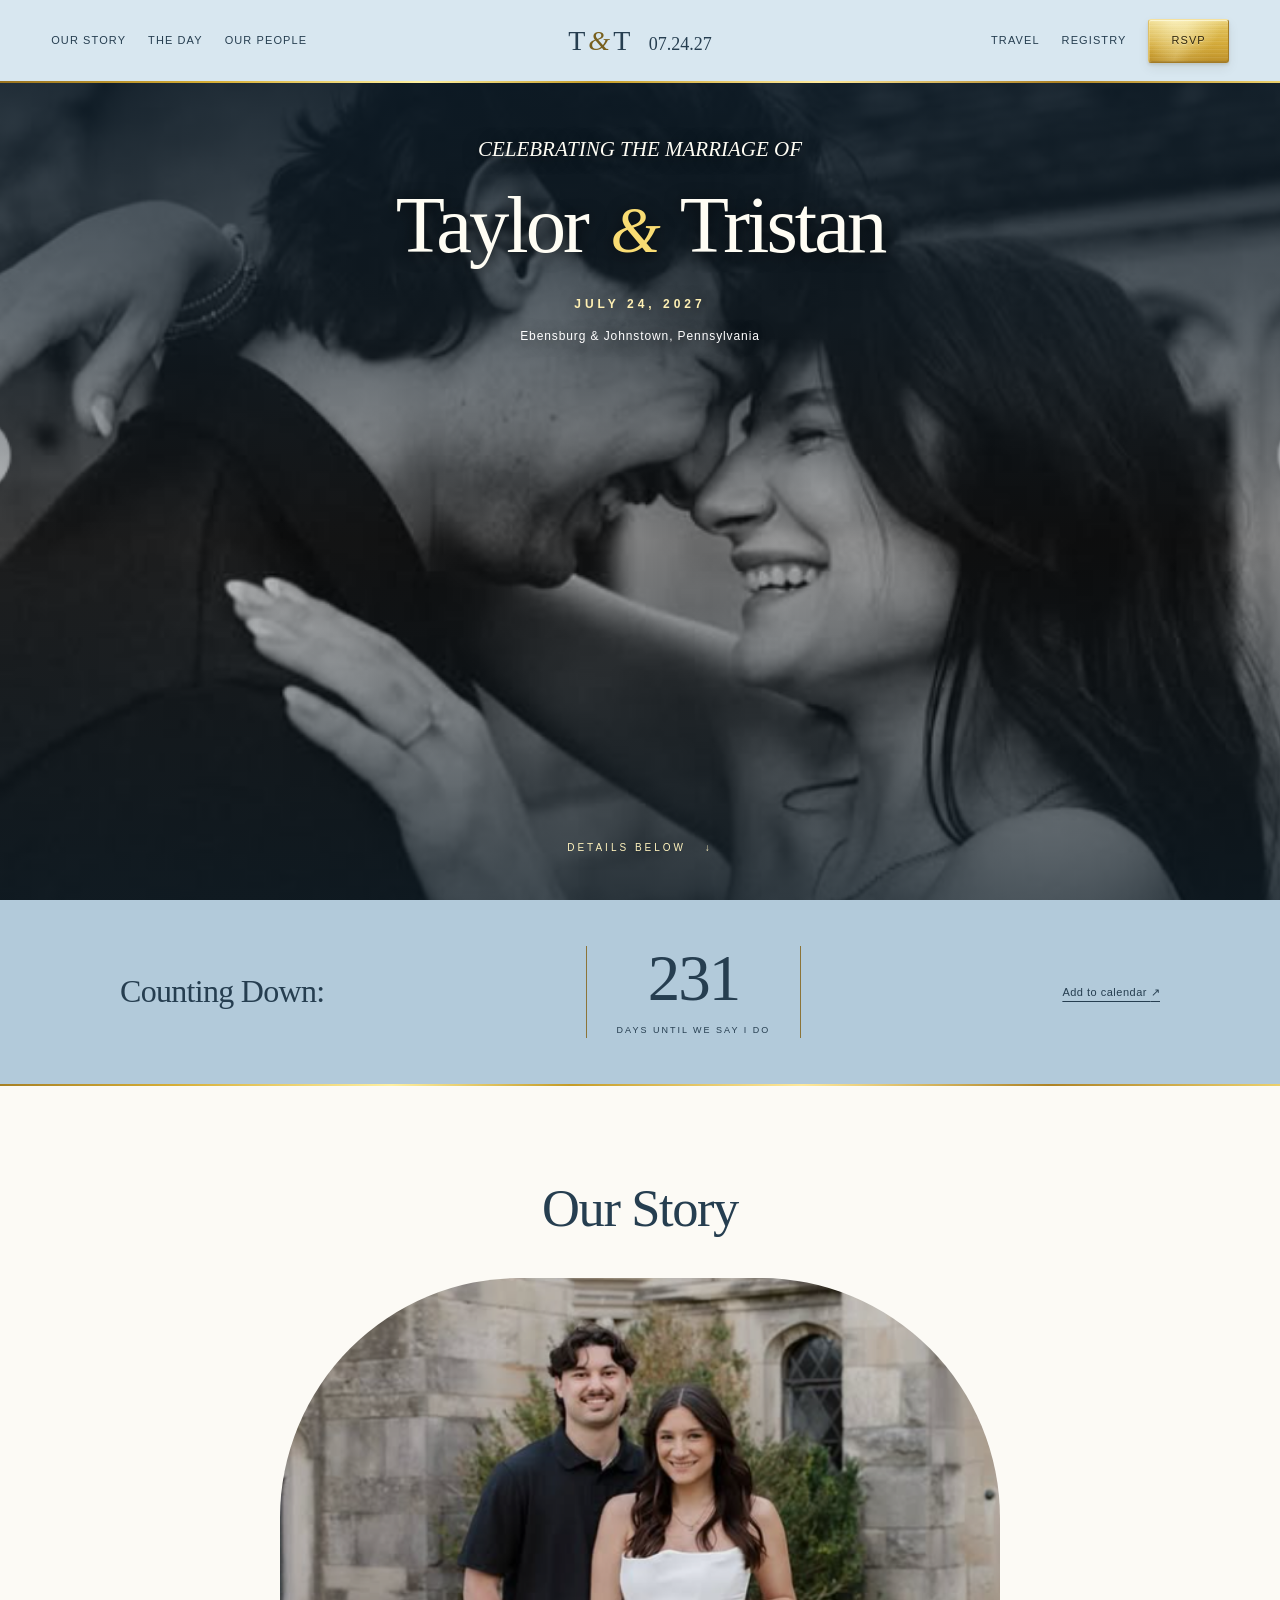
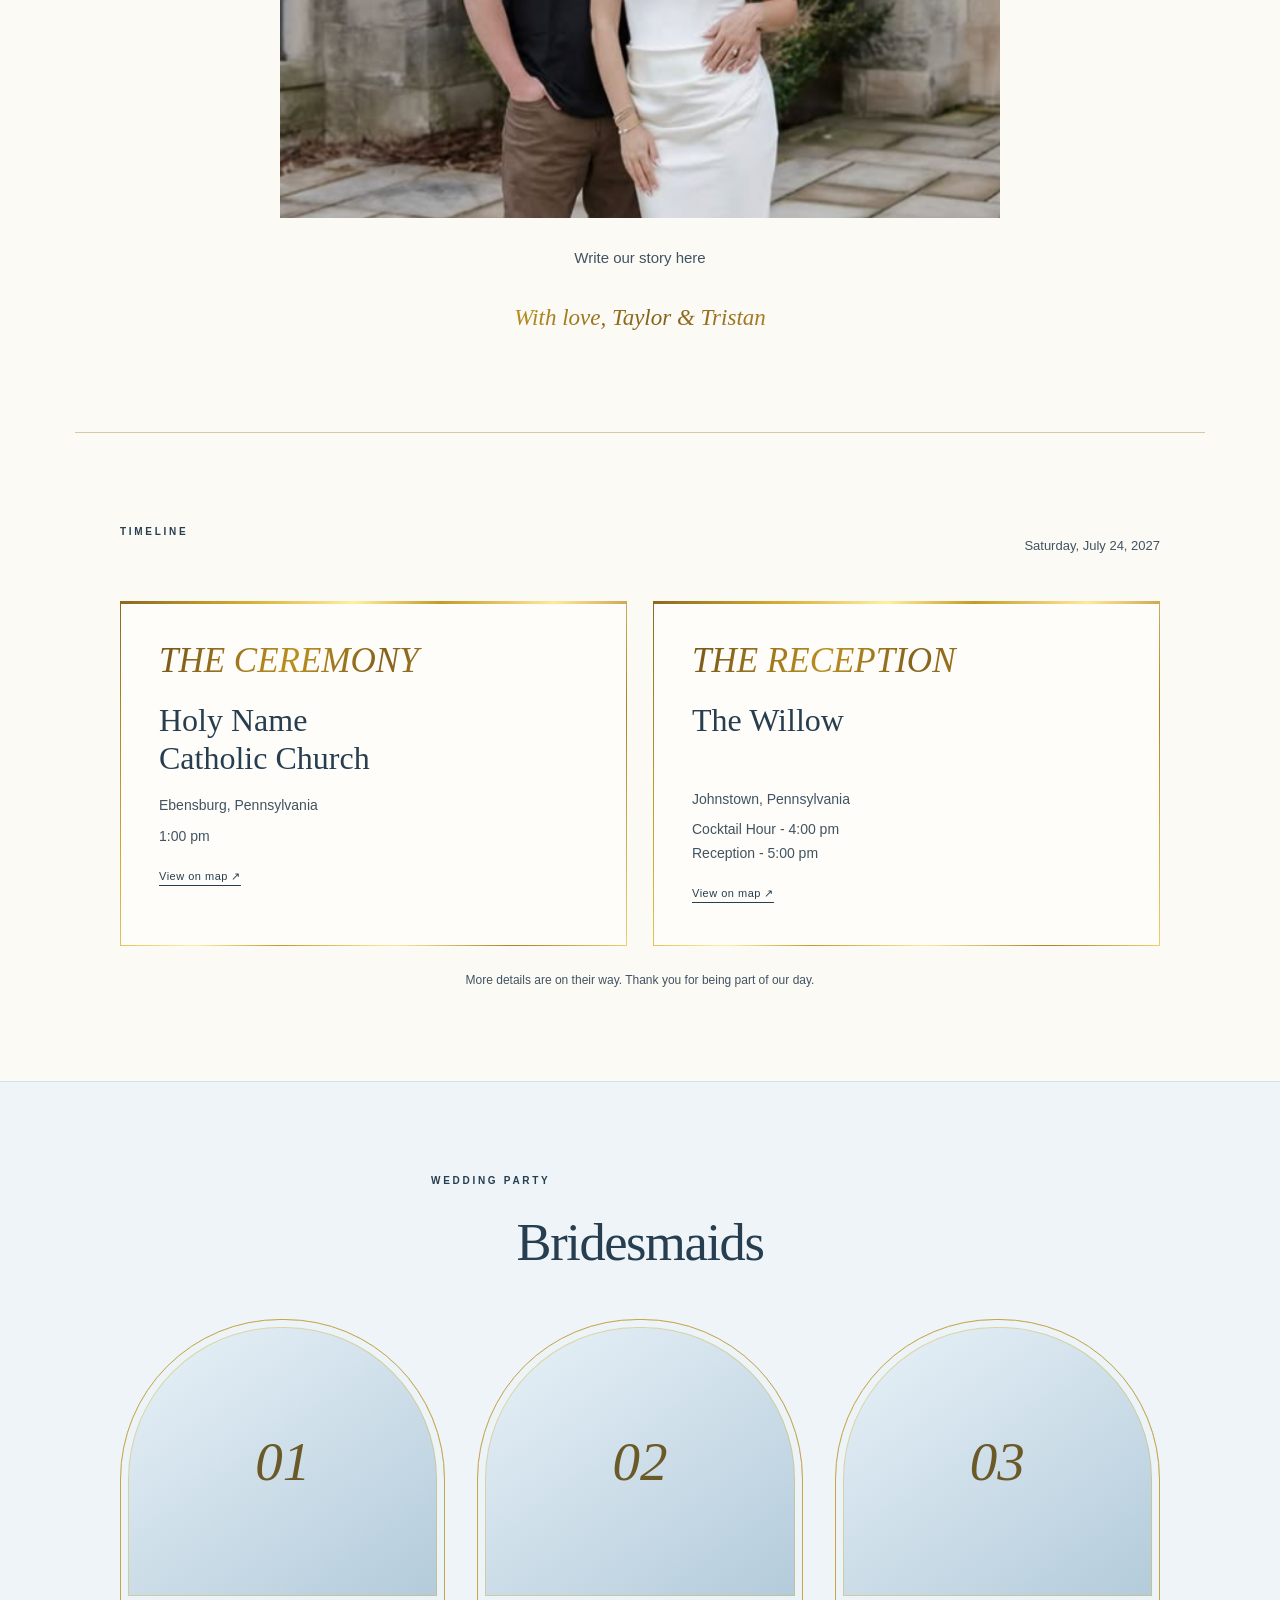
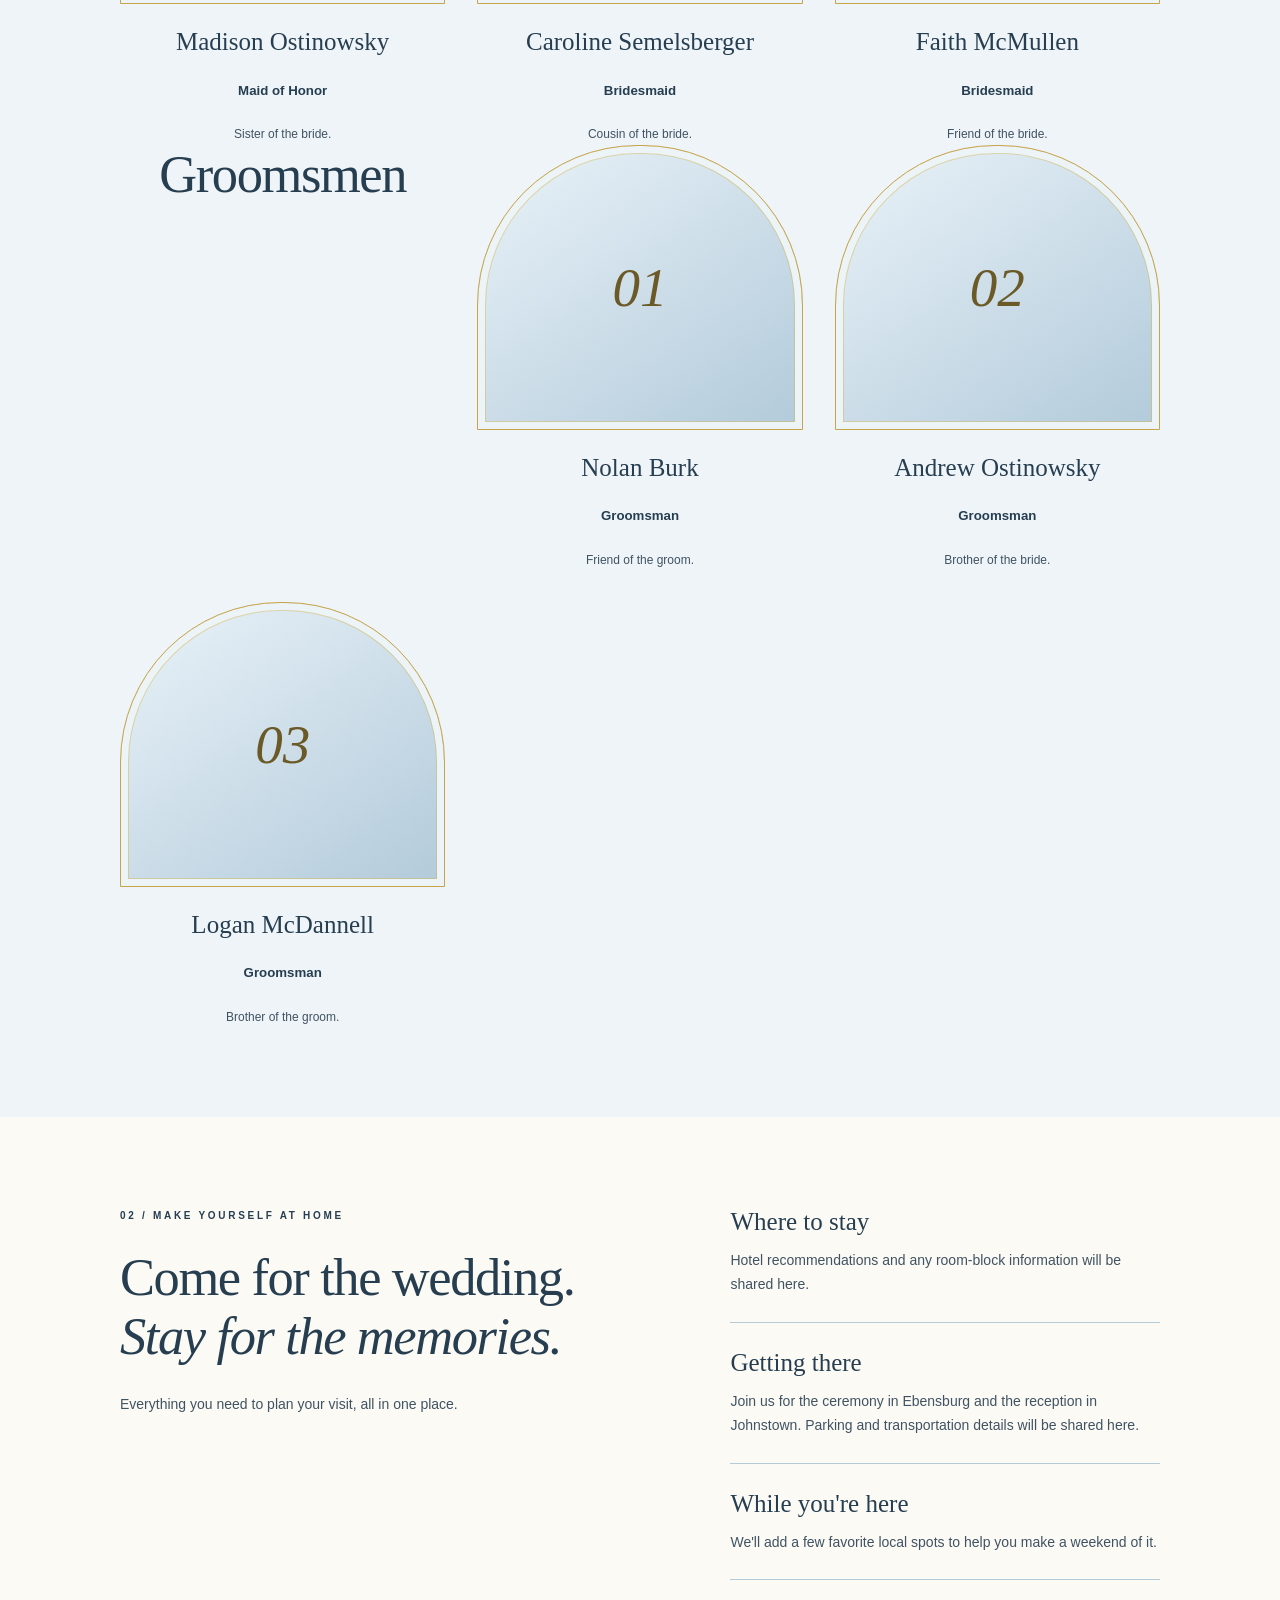
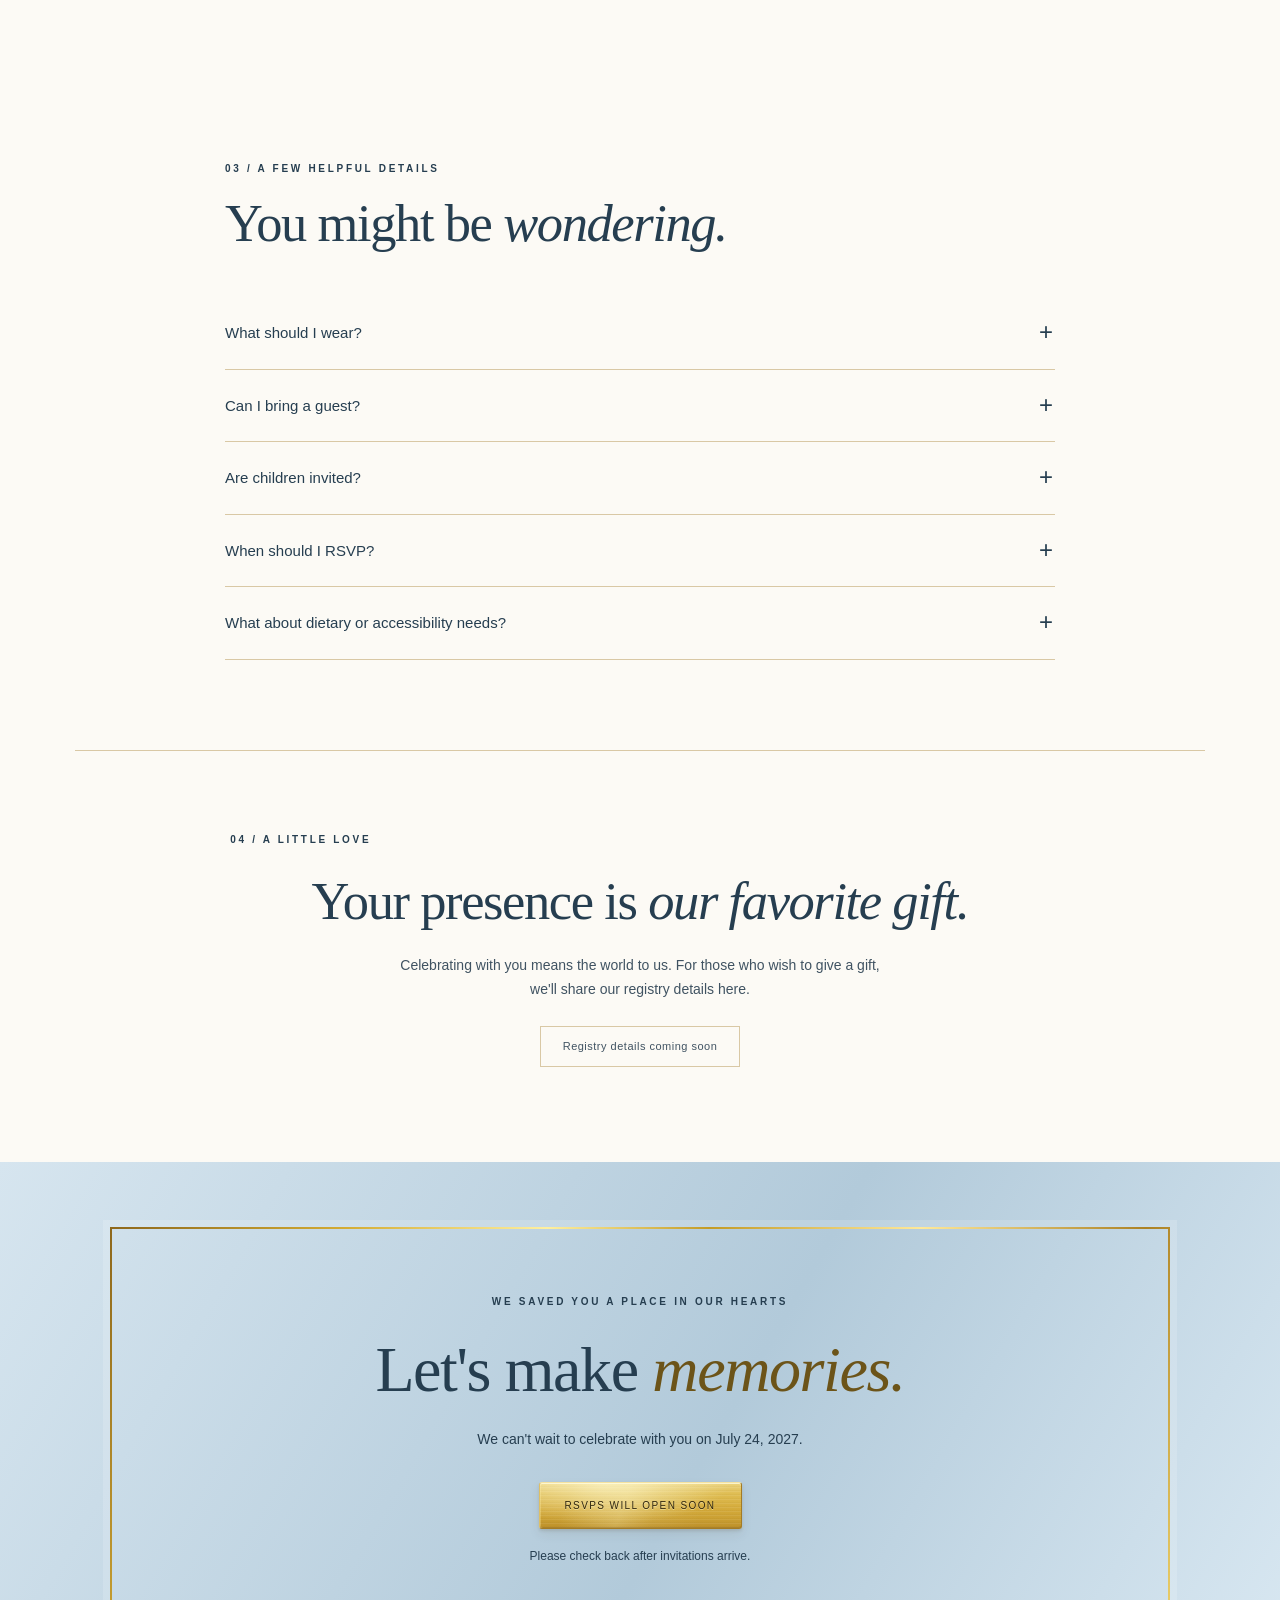
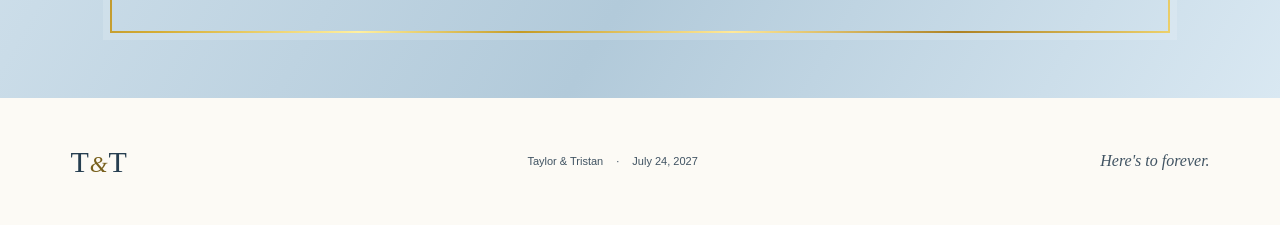
==== index.html @ 25aeab7b "add groosmen grid" ====
<!doctype html>
<html lang="en">
<head>
  <meta charset="utf-8">
  <meta name="viewport" content="width=device-width, initial-scale=1">
  <title>Taylor &amp; Tristan • July 24, 2027</title>
  <meta name="description" content="Join us in celebrating Taylor and Tristan on July 24, 2027. Wedding details, travel information, and RSVP updates.">
  <meta name="theme-color" content="#b2cada">
  <link rel="icon" href="./favicon.svg" type="image/svg+xml">
  <link rel="stylesheet" href="./styles.css?v=4">
  <script src="./script.js?v=3" defer></script>
</head>
<body>
  <a class="skip-link" href="#main">Skip to content</a>
  <header class="site-header">
    <nav class="nav-left" aria-label="Wedding navigation"><a href="#story">Our story</a><a href="#celebration">The day</a><a href="#wedding-party">Our people</a></nav>
    <a class="header-mark" href="#home" aria-label="Taylor and Tristan, home">T<span>&amp;</span>T <small>07.24.27</small></a>
    <nav class="nav-right" aria-label="Guest information"><a href="#travel">Travel</a><a href="#registry">Registry</a><a class="nav-rsvp" href="#rsvp">RSVP</a></nav>
  </header>
  <main id="main">
    <section class="hero" id="home" aria-labelledby="hero-title">
      <img class="hero-photo" src="./assets/couple.png" alt="A couple sharing a joyful moment together" width="691" height="558" fetchpriority="high">
      <div class="hero-shade" aria-hidden="true"></div>
      <div class="hero-content">
        <p class="hero-announcement">CELEBRATING THE MARRIAGE OF</p>
        <h1 id="hero-title">Taylor <em>&amp;</em> Tristan</h1>
        <p class="hero-date">JULY 24, 2027</p>
        <p class="hero-place">Ebensburg &amp; Johnstown, Pennsylvania</p>
      </div>
      <a class="hero-bottom" href="#countdown">DETAILS BELOW <span aria-hidden="true">↓</span></a>
    </section>
    <section class="countdown-band" id="countdown" aria-label="Wedding countdown">
      <div><h2>Counting Down:</h2></div>
      <div class="countdown-display"><strong id="days-left">07.24.27</strong><span id="countdown-label">Our wedding day</span></div>
      <a class="text-link" href="./wedding.ics" download>Add to calendar <span aria-hidden="true">↗</span></a>
    </section>

    <section id="story" class="intro section-wrap" aria-labelledby="intro-title">
      <h2 id="intro-title">Our Story</h2>
      <!-- OPTIONAL PHOTO: Save a photo as couple.jpg beside index.html, then uncomment the line below. -->
      <img class="couple-photo" src="./assets/couple_standing.png" alt="Taylor and Tristan together" width="1200" height="800" loading="lazy"> 
      <!-- OPTIONAL STORY: Add your own story as a paragraph here. -->
       <p>Write our story here</p>
      <div class="signature">With love, Taylor &amp; Tristan</div>
    </section>

    <section class="celebration section-wrap" id="celebration" aria-labelledby="celebration-title">
      <div class="section-heading"><div><p class="eyebrow">TIMELINE</p></div><p>Saturday, July 24, 2027</p></div>
      <div class="event-grid">
        <article class="event-card"><span class="card-number">THE CEREMONY</span><h3>Holy Name<br>Catholic Church</h3><p class="venue-city">Ebensburg, Pennsylvania</p><p class="small">1:00 pm</p><a class="text-link" href="https://www.google.com/maps/search/?api=1&amp;query=Holy+Name+Catholic+Church+Ebensburg+PA" target="_blank" rel="noopener noreferrer">View on map ↗</a></article>
        <article class="event-card"><span class="card-number">THE RECEPTION</span><h3>The Willow</h3><p class="venue-city">Johnstown, Pennsylvania</p><p class="small">Cocktail Hour - 4:00 pm<br>Reception - 5:00 pm</p><a class="text-link" href="https://www.google.com/maps/search/?api=1&amp;query=The+Willow+Johnstown+PA" target="_blank" rel="noopener noreferrer">View on map ↗</a></article>
      </div>
      <p class="section-note">More details are on their way. Thank you for being part of our day.</p>
    </section>

    <section class="party-section" id="wedding-party" aria-labelledby="party-title"><div class="section-wrap">
      <div class="party-heading"><p class="eyebrow">Wedding Party</p><h2 id="party-title">Bridesmaids</h2></div>
      <div class="party-grid">
        <!-- EDIT: Replace each title and coming-soon line with a wedding party member's name and role. Duplicate an article to add more people. Replace the party-portrait div with an img using class="party-portrait" and a descriptive alt to add their photo. -->
        <article class="party-card"><div class="party-portrait" aria-hidden="true"><span>01</span></div><h3>Madison Ostinowsky</h3><h5>Maid of Honor</h5><p>Sister of the bride.</p></article>
        <article class="party-card"><div class="party-portrait" aria-hidden="true"><span>02</span></div><h3>Caroline Semelsberger</h3><h5>Bridesmaid</h5><p>Cousin of the bride.</p></article>
        <article class="party-card"><div class="party-portrait" aria-hidden="true"><span>03</span></div><h3>Faith McMullen</h3><h5>Bridesmaid</h5><p>Friend of the bride.</p></article>
      </div>
      <div class="party-grid">
      <div class="party-heading"><h2 id="party-title">Groomsmen</h2></div>
          <article class="party-card"><div class="party-portrait" aria-hidden="true"><span>01</span></div><h3>Nolan Burk</h3><h5>Groomsman</h5><p>Friend of the groom.</p></article>
          <article class="party-card"><div class="party-portrait" aria-hidden="true"><span>02</span></div><h3>Andrew Ostinowsky</h3><h5>Groomsman</h5><p>Brother of the bride.</p></article>
          <article class="party-card"><div class="party-portrait" aria-hidden="true"><span>03</span></div><h3>Logan McDannell</h3><h5>Groomsman</h5><p>Brother of the groom.</p></article>     
        </div>
        </div>
    </div></section>

    <section class="travel-band" id="travel" aria-labelledby="travel-title"><div class="section-wrap travel-layout">
      <div><p class="eyebrow">02 / Make yourself at home</p><h2 id="travel-title">Come for the wedding.<br><em>Stay for the memories.</em></h2><p>Everything you need to plan your visit, all in one place.</p></div>
      <div class="travel-details">
        <article><h3>Where to stay</h3><!-- EDIT: hotel name, booking deadline, room-block code, and booking link. --><p>Hotel recommendations and any room-block information will be shared here.</p></article>
        <article><h3>Getting there</h3><!-- EDIT: venue address, parking, shuttle times, and accessibility information. --><p>Join us for the ceremony in Ebensburg and the reception in Johnstown. Parking and transportation details will be shared here.</p></article>
        <article><h3>While you're here</h3><!-- EDIT: favorite local restaurants, coffee shops, and activities. --><p>We'll add a few favorite local spots to help you make a weekend of it.</p></article>
      </div>
    </div></section>

    <section class="faq section-wrap" id="questions" aria-labelledby="faq-title">
      <div class="section-heading"><div><p class="eyebrow">03 / A few helpful details</p><h2 id="faq-title">You might be <em>wondering.</em></h2></div></div>
      <!-- EDIT: Replace these answers with your confirmed plans and policies. -->
      <details><summary>What should I wear?</summary><p>We'll share the dress code here once the details are finalized.</p></details>
      <details><summary>Can I bring a guest?</summary><p>Please refer to the names on your invitation for who is included in your party.</p></details>
      <details><summary>Are children invited?</summary><p>We'll share more information about this with our invitations.</p></details>
      <details><summary>When should I RSVP?</summary><p>Our RSVP deadline and response form will be posted here when invitations are sent.</p></details>
      <details><summary>What about dietary or accessibility needs?</summary><p>We'll provide a way to share dietary and accessibility needs when RSVPs open.</p></details>
    </section>

    <section class="registry section-wrap" id="registry" aria-labelledby="registry-title"><p class="eyebrow">04 / A little love</p><h2 id="registry-title">Your presence is <em>our favorite gift.</em></h2><p>Celebrating with you means the world to us. For those who wish to give a gift, we'll share our registry details here.</p>
      <!-- EDIT: To add a registry, replace the coming-soon line with the link below and insert its real URL. -->
      <!-- <a class="button" href="YOUR_REGISTRY_URL" target="_blank" rel="noopener noreferrer">Visit our registry ↗</a> -->
      <p class="status-pill">Registry details coming soon</p>
    </section>

    <section class="rsvp" id="rsvp" aria-labelledby="rsvp-title"><div class="rsvp-inner"><p class="eyebrow">We saved you a place in our hearts</p><h2 id="rsvp-title">Let's make <em>memories.</em></h2><p>We can't wait to celebrate with you on July 24, 2027.</p>
      <!-- EDIT: When your form is ready, replace the status paragraph with the RSVP link below and paste the published responder URL. -->
      <!-- <a class="button button-light" href="YOUR_RSVP_FORM_URL" target="_blank" rel="noopener noreferrer">RSVP now ↗</a> -->
      <p class="rsvp-status">RSVPs will open soon</p>
      <!-- EDIT: Add your RSVP deadline and contact email here when ready. -->
      <p class="small">Please check back after invitations arrive.</p>
    </div></section>
  </main>
  <footer><a class="monogram" href="#home" aria-label="Back to top">T<span>&amp;</span>T</a><p>Taylor &amp; Tristan <span aria-hidden="true">·</span> July 24, 2027</p><p class="footer-note">Here's to forever.</p></footer>
</body>
</html>
---- styles.css ----
/* Sky blue sampled approximately from the supplied dress photo: #B2CADA.
   Gold accents: #BE9B55; darker gold for readable text: #674b20. */
:root{--paper:#fcfaf5;--ink:#263e50;--blue:#b2cada;--blue-light:#e7f0f6;--muted:#405362;--line:#d9c8a5;--gold:#674b20;--gold-accent:#be9b55;--white:#ffffff}
*{box-sizing:border-box}html{scroll-behavior:smooth;scroll-padding-top:105px}body{margin:0;background:var(--paper);color:var(--ink);font:16px/1.7 Arial,Helvetica,sans-serif}a{color:inherit;text-underline-offset:5px}a,button,summary{-webkit-tap-highlight-color:transparent}a:focus-visible,summary:focus-visible{outline:3px solid var(--gold);outline-offset:6px}h1,h2,h3,p{margin:0}h1,h2,h3,.signature,.monogram{font-family:Georgia,'Times New Roman',serif;font-weight:400}h2{font-size:clamp(34px,4.1vw,56px);line-height:1.12;letter-spacing:-1.4px}h2 em{font-weight:400}h3{font-size:29px;line-height:1.2}p{max-width:65ch}.eyebrow{text-transform:uppercase;font-size:10px;letter-spacing:2.7px;font-weight:600;margin-bottom:24px;line-height:1.7}.small{font-size:14px}.skip-link{position:absolute;top:-90px;left:12px;z-index:10;background:var(--white);padding:12px}.skip-link:focus{top:12px}.site-header{position:sticky;top:0;z-index:5;min-height:83px;background:var(--paper);border-bottom:1px solid var(--line);display:flex;align-items:center;justify-content:space-between;padding:15px 5.5%;gap:24px}.monogram{text-decoration:none;font-size:30px;letter-spacing:-2px;white-space:nowrap}.monogram span{font-style:italic;font-size:23px;margin:0 3px;color:var(--gold)}nav{display:flex;align-items:center;gap:30px}nav a{font-size:11px;letter-spacing:1.1px;text-transform:uppercase;text-decoration:none;min-height:44px;display:inline-flex;align-items:center}nav a:hover{text-decoration:underline}.nav-rsvp{border:1px solid var(--gold-accent);padding:7px 21px}.hero{min-height:665px;position:relative;display:grid;place-items:center;text-align:center;padding:105px 35px 95px;overflow:hidden;background:radial-gradient(ellipse at 50% 15%,#f6fafc 5%,#b2cada 130%)}.hero-border{position:absolute;inset:25px;border:1px solid var(--gold-accent);pointer-events:none}.hero-border:before{content:'';position:absolute;inset:7px;border:1px solid #e2d4b6}.hero-content{position:relative;z-index:1}.hero .eyebrow{margin-bottom:30px}.hero h1{font-size:clamp(58px,8.7vw,126px);line-height:1.1;letter-spacing:-5px}.hero h1 em{font-size:.7em;color:var(--gold);display:inline-block;margin:0 .12em}.hero-subtitle{font:italic 25px Georgia,serif;margin:22px auto 36px}.date-line{display:flex;align-items:center;justify-content:center;gap:24px}.date-line>span:not(.date){font-size:9px;text-transform:uppercase;letter-spacing:2px}.date{font:26px Georgia,serif;border-left:1px solid var(--gold-accent);border-right:1px solid var(--gold-accent);padding:0 24px}.location{font-size:13px;color:var(--muted);margin:25px auto 30px}.actions{display:flex;justify-content:center;align-items:center;gap:26px;flex-wrap:wrap}.button{display:inline-flex;align-items:center;justify-content:center;gap:26px;min-height:49px;background:var(--blue);color:var(--ink);font-size:10px;text-transform:uppercase;letter-spacing:1.6px;text-decoration:none;padding:15px 26px;border:1px solid var(--gold-accent)}.button:hover{background:#9bbdd3}.text-link{font-size:11px;letter-spacing:.5px}.hero-bottom{position:absolute;bottom:48px;left:0;right:0;font-size:9px;letter-spacing:2px;margin:auto}.hero-bottom span{margin-left:13px}.botanical{position:absolute;font-family:Georgia,serif;font-size:330px;font-weight:100;color:var(--gold-accent);opacity:.12;line-height:1;pointer-events:none}.botanical-left{left:-85px;bottom:5px;transform:rotate(25deg)}.botanical-right{right:-85px;top:10px;transform:rotate(-25deg)}.section-wrap{max-width:1130px;margin:auto;padding:90px 45px}.intro{text-align:center;max-width:810px;padding-top:93px;padding-bottom:95px}.intro>p:not(.eyebrow){margin:27px auto 0;color:var(--muted);font-size:15px}.signature{font-style:italic;font-size:23px;margin-top:27px}.couple-photo{display:block;width:100%;height:auto;max-height:540px;object-fit:cover;border-radius:240px 240px 0 0;margin:40px auto 0}.celebration{border-top:1px solid var(--line)}.section-heading{display:flex;justify-content:space-between;align-items:flex-end;gap:30px;margin-bottom:44px}.section-heading>p{color:var(--muted);font-size:13px;white-space:nowrap}.section-heading .eyebrow{margin-bottom:17px}.event-grid{display:grid;grid-template-columns:1fr 1fr;gap:26px}.event-card{border:1px solid var(--line);padding:37px 38px 40px;background:var(--white)}.card-number{font:italic 29px Georgia,serif;color:var(--gold);display:block;margin-bottom:34px}.event-kicker{text-transform:uppercase;letter-spacing:1.6px;font-size:9px;margin:14px 0 25px}.event-card p:not(.event-kicker){color:var(--muted);font-size:14px}.event-card .small{margin-top:7px}.event-card .text-link{display:inline-block;margin-top:18px}.section-note{text-align:center;font-size:12px;color:var(--muted);margin:24px auto 0}.travel-band{background:var(--blue-light)}.travel-layout{display:grid;grid-template-columns:1.2fr 1fr;gap:95px;align-items:start}.travel-layout>div>p:not(.eyebrow){margin-top:27px;font-size:14px;color:var(--muted)}.travel-details article{padding:0 0 25px;border-bottom:1px solid #b5cbd8;margin-bottom:25px}.travel-details article:last-child{margin-bottom:0}.travel-details h3{font-size:25px}.travel-details p{font-size:14px;color:var(--muted);margin-top:12px}.faq{max-width:920px}details{border-bottom:1px solid var(--line)}summary{cursor:pointer;padding:23px 32px 23px 0;position:relative;font-size:15px;list-style:none}summary::-webkit-details-marker{display:none}summary:after{content:'+';position:absolute;right:2px;font-size:24px;line-height:1}details[open] summary:after{content:'−'}details p{padding:0 25px 25px 0;color:var(--muted);font-size:14px}.registry{text-align:center;border-top:1px solid var(--line);padding-top:80px;padding-bottom:95px}.registry h2{max-width:690px;margin:auto}.registry>p:not(.eyebrow){margin:24px auto 0;max-width:510px;font-size:14px;color:var(--muted)}.registry .button{margin-top:25px}.registry p.status-pill{display:inline-block;border:1px solid var(--line);padding:10px 22px;font-size:11px;letter-spacing:.5px}.rsvp{padding:65px 35px;background:var(--blue);color:var(--ink);text-align:center}.rsvp-inner{border:1px solid var(--gold-accent);max-width:1060px;margin:auto;padding:64px 25px}.rsvp h2{font-size:clamp(40px,5vw,66px)}.rsvp p{margin-left:auto;margin-right:auto}.rsvp h2+p{margin-top:23px;font-size:14px}.rsvp-status{display:inline-block;background:var(--paper);color:var(--ink);padding:14px 25px;margin-top:30px;margin-bottom:17px;text-transform:uppercase;letter-spacing:1.4px;font-size:10px}.rsvp .small{font-size:12px;color:var(--ink)}.button-light{background:var(--paper);color:var(--ink);border-color:var(--paper);margin:28px 0 18px}.button-light:hover{background:var(--blue-light)}footer{padding:38px 5.5%;display:flex;align-items:center;justify-content:space-between;gap:20px}footer p{font-size:11px;color:var(--muted)}footer p span{margin:0 10px}.footer-note{font-family:Georgia,serif;font-style:italic;font-size:16px}
@media(max-width:760px){html{scroll-padding-top:120px}.site-header{flex-direction:column;gap:5px;padding:9px 15px}.monogram{font-size:26px}nav{gap:17px;max-width:100%;justify-content:center}nav a{font-size:9px;letter-spacing:.6px}.nav-rsvp{padding:3px 12px;min-height:35px}.hero{min-height:620px;padding:80px 30px 95px}.hero-border{inset:15px}.hero h1{font-size:clamp(53px,11vw,78px);letter-spacing:-2px}.hero h1 em{display:block;margin:3px auto;font-size:.55em}.hero .eyebrow{font-size:9px;letter-spacing:1.6px}.hero-subtitle{font-size:22px;margin:18px auto 27px}.date-line{gap:13px;flex-wrap:wrap}.date{font-size:22px;padding:0 12px}.date-line>span:not(.date){font-size:8px;letter-spacing:1px}.date-line>span:last-child{display:none}.hero-bottom{bottom:37px;font-size:8px}.location{font-size:12px;max-width:230px}.actions{gap:20px}.section-wrap{padding:65px 25px}.section-heading{display:block;margin-bottom:30px}.section-heading>p{margin-top:20px}.event-grid{grid-template-columns:1fr;gap:17px}.event-card{padding:27px}.card-number{margin-bottom:22px}.travel-layout{grid-template-columns:1fr;gap:35px}.rsvp{padding:25px 18px}.rsvp-inner{padding:50px 22px}footer{flex-direction:column;gap:10px;padding:30px 20px}.botanical{font-size:240px}}
@media(prefers-reduced-motion:reduce){html{scroll-behavior:auto}}
@media print{.site-header,.hero-border,.botanical,.hero-bottom,.actions,.skip-link{display:none}.hero{min-height:0;padding:30px}.section-wrap{padding:25px}.rsvp{background:white;color:black}.rsvp-inner{padding:25px}details p{display:block}footer{padding:20px}}

/* PHOTO DESIGN • SKY BLUE & METALLIC GOLD */
:root{--gold-accent:#d4af37;--gold:#78601d;--gold-shine:linear-gradient(115deg,#8e681c 0%,#d5ad35 19%,#fff0a0 35%,#c49b26 48%,#ffe99a 65%,#ad8225 83%,#ecd06b 100%)}
.site-header{display:grid;grid-template-columns:1fr auto 1fr;min-height:83px;padding:15px 4%;background:#d8e7f0;border-bottom:2px solid transparent;border-image:var(--gold-shine) 1;gap:25px}
.site-header nav{gap:22px}.nav-right{justify-content:flex-end}.header-mark{font:28px Georgia,serif;text-decoration:none;white-space:nowrap;color:var(--ink)}.header-mark span{font-style:italic;color:var(--gold);margin:0 3px}.header-mark small{font-size:18px;margin-left:12px}.nav-rsvp{background:var(--gold-shine);color:#243341;border:1px solid #d4af37;padding:10px 22px;box-shadow:inset 0 1px 0 #fff5bc,0 2px 6px #66501616}
.hero{min-height:700px;height:calc(100svh - 83px);max-height:980px;display:block;padding:0;background:#182a39;isolation:isolate}.hero-photo{position:absolute;inset:0;width:100%;height:100%;object-fit:cover;object-position:50% 43%;transform:scale(1.16);z-index:-3}.hero-shade{position:absolute;inset:0;background:linear-gradient(180deg,rgba(13,28,40,.84) 0%,rgba(18,35,48,.50) 29%,rgba(17,30,41,.04) 56%,rgba(14,30,41,.63) 100%);z-index:-2}.hero-content{padding:54px 20px 0;color:#fffdf4;text-shadow:0 2px 16px #0009}.hero-announcement{margin:0 auto 17px;font:italic 21px Georgia,serif}.hero h1{font-size:clamp(56px,6.3vw,100px);letter-spacing:-3px;line-height:1.14}.hero h1 em{display:inline;margin:0 .1em;font-size:.8em;color:#f9dc73}.hero-date{font-size:12px;letter-spacing:4px;margin:23px auto 0;font-weight:600;color:#fff0b3}.hero-place{font-size:12px;letter-spacing:.9px;margin:12px auto 0;color:#fff}.hero-bottom{color:#fff3bd;bottom:34px;text-decoration:none;font-size:10px;letter-spacing:3px;padding:10px;width:fit-content}
.countdown-band{max-width:none;padding:46px max(5.5%,calc((100% - 1040px)/2));display:flex;align-items:center;justify-content:space-between;gap:36px;background:var(--blue);border-bottom:2px solid transparent;border-image:var(--gold-shine) 1}.countdown-band .eyebrow{margin-bottom:12px;font-size:9px}.countdown-band h2{font-size:32px;max-width:380px;letter-spacing:-.7px}.countdown-display{text-align:center;min-width:155px;border-left:1px solid #8c7438;border-right:1px solid #8c7438;padding:0 30px}.countdown-display strong{font:65px/1 Georgia,serif;display:block;letter-spacing:-2px}.countdown-display span{display:block;text-transform:uppercase;letter-spacing:2px;font-size:9px;margin-top:12px}.countdown-band>.text-link{white-space:nowrap}
.button{background:var(--gold-shine);color:#243341;border-color:#c6a13c;box-shadow:inset 0 1px 0 #fff5bc}.button:hover,.nav-rsvp:hover{filter:brightness(1.05);background:var(--gold-shine)}.event-card{border-top:3px solid transparent;border-image:var(--gold-shine) 1;background:#fffdf9}.event-card h3{min-height:70px;font-size:32px}.event-card .venue-city{margin-top:17px}.event-card .event-kicker{margin-bottom:16px}.card-number{color:#9b731a;font-size:35px;margin-bottom:20px}.signature{color:var(--gold)}
.party-section{background:#eef4f8;border-top:1px solid #cfdfeb}.party-heading{text-align:center;max-width:660px;margin:0 auto 48px}.party-heading>p:last-child{margin:22px auto 0;font-size:14px;color:var(--muted)}.party-grid{display:grid;grid-template-columns:repeat(3,1fr);gap:32px}.party-card{text-align:center}.party-portrait{width:100%;height:285px;border-radius:160px 160px 0 0;display:grid;place-items:center;object-fit:cover;background:linear-gradient(145deg,#eaf3f9,#b2cada);border:1px solid #c7a449;box-shadow:inset 0 0 0 7px #edf4f8,inset 0 0 0 8px #d4af3766}.party-portrait span{font:italic 55px Georgia,serif;color:#6b5a28}.party-card h3{font-size:25px;margin-top:23px}.party-card p{font-size:12px;color:var(--muted);margin-top:8px}.travel-band{background:var(--paper)}.rsvp{background:linear-gradient(120deg,#d6e5ef,#b2cada 55%,#d9e8f2)}.rsvp-inner{border:2px solid transparent;border-image:var(--gold-shine) 1;box-shadow:0 0 0 7px #ffffff26}.rsvp-status{background:var(--gold-shine);color:#243341;box-shadow:inset 0 1px 0 #fff5bc}.rsvp h2 em{color:#6c5419}
@supports(background-clip:text){.card-number,.signature{background:linear-gradient(115deg,#755419,#ba8f21 32%,#85601b 52%,#b18928 72%,#72521b);background-clip:text;-webkit-background-clip:text;color:transparent}}
@media(min-width:1600px){.hero-photo{object-position:50% 47%}}
@media(max-width:1000px){.site-header{gap:14px;padding:12px 20px}.site-header nav{gap:14px}.site-header nav a{font-size:9px}.header-mark{font-size:25px}.header-mark small{font-size:14px;margin-left:6px}.countdown-band{padding:35px;gap:25px}.countdown-band h2{font-size:28px}}
@media(max-width:760px){html{scroll-padding-top:155px}.site-header{display:flex;flex-direction:column;gap:0;padding:9px 12px}.header-mark{order:-1;font-size:27px;margin-bottom:3px}.header-mark small{font-size:16px}.site-header nav{gap:22px;min-height:34px}.site-header nav a{min-height:34px;font-size:10px}.site-header .nav-rsvp{padding:2px 16px;min-height:30px}.hero{height:680px;min-height:620px;max-height:850px}.hero-photo{object-position:49% 50%;transform:scale(1.16)}.hero-content{padding:35px 14px 0}.hero-announcement{font-size:18px;margin-bottom:17px}.hero h1{font-size:clamp(37px,8.7vw,62px);letter-spacing:-1.5px;white-space:nowrap}.hero h1 em{display:inline;margin:0 .03em}.hero-date{font-size:11px;letter-spacing:3px;margin-top:19px}.hero-place{font-size:10px;letter-spacing:.3px}.hero-bottom{font-size:9px;letter-spacing:2px;bottom:24px}.countdown-band{flex-direction:column;padding:35px 22px;gap:27px;text-align:center}.countdown-band h2{font-size:30px}.countdown-display{min-width:180px}.countdown-display strong{font-size:65px}.party-grid{grid-template-columns:1fr;max-width:320px;margin:auto;gap:40px}.party-portrait{height:310px}.party-heading{margin-bottom:35px}.event-card h3{min-height:0}.event-card .venue-city{margin-top:15px}}
@media print{.hero-photo,.hero-shade{display:none}.hero{height:auto;min-height:0;background:white}.hero-content,.hero-date,.hero-place{color:black;text-shadow:none}.hero-content{padding:30px}.hero h1 em{color:#78601d}.countdown-band{padding:20px}.party-grid{grid-template-columns:repeat(3,1fr)}.party-portrait{height:100px}}

/* Realistic brushed-gold buttons */
:root {
  --button-gold:
    /* Soft reflected light */
    radial-gradient(
      ellipse at 32% 0%,
      rgba(255, 250, 211, 0.65),
      transparent 65%
    ),
    /* Fine horizontal metal grain */
    repeating-linear-gradient(
      0deg,
      rgba(255, 255, 255, 0.07) 0px,
      rgba(255, 255, 255, 0.07) 1px,
      rgba(105, 74, 12, 0.035) 1px,
      rgba(105, 74, 12, 0.035) 2px,
      transparent 2px,
      transparent 4px
    ),
    /* Broad, subtle reflection */
    linear-gradient(
      110deg,
      transparent 15%,
      rgba(255, 247, 193, 0.25) 42%,
      rgba(255, 247, 193, 0.08) 58%,
      transparent 80%
    ),
    /* Warm gold surface */
    linear-gradient(
      180deg,
      #ecd47e 0%,
      #dfbd53 24%,
      #d5ac3c 55%,
      #cba033 78%,
      #bd9029 100%
    );
}

.button,
.nav-rsvp,
.rsvp-status,
.button:hover,
.nav-rsvp:hover {
  background: var(--button-gold);
  color: #30260e;

  border: 1px solid #a47b24;
  border-top-color: #f5e2a0;
  border-left-color: #ddbf68;
  border-radius: 3px;

  text-shadow: 0 1px 0 rgba(255, 245, 194, 0.5);

  box-shadow:
    inset 0 1px 0 rgba(255, 253, 224, 0.75),
    inset 1px 0 0 rgba(255, 241, 173, 0.3),
    inset 0 -1px 0 rgba(110, 77, 14, 0.3),
    0 2px 3px rgba(63, 48, 16, 0.12),
    0 5px 12px rgba(63, 48, 16, 0.08);

  filter: none;
  text-decoration: none;
}

.button,
.nav-rsvp {
  transition: filter 180ms ease, transform 180ms ease;
}

@media (hover: hover) {
  .button:hover,
  .nav-rsvp:hover {
    filter: brightness(1.06);
    transform: translateY(-1px);
  }
}

.button:active,
.nav-rsvp:active {
  transform: translateY(1px);
  filter: brightness(0.98);
  box-shadow:
    inset 0 2px 4px rgba(105, 74, 12, 0.2),
    inset 0 -1px 0 rgba(255, 242, 181, 0.45);
}

.button:focus-visible,
.nav-rsvp:focus-visible {
  outline: 3px solid #263e50;
  outline-offset: 4px;
}

@media (prefers-reduced-motion: reduce) {
  .button,
  .nav-rsvp {
    transition: none;
    transform: none;
  }
}
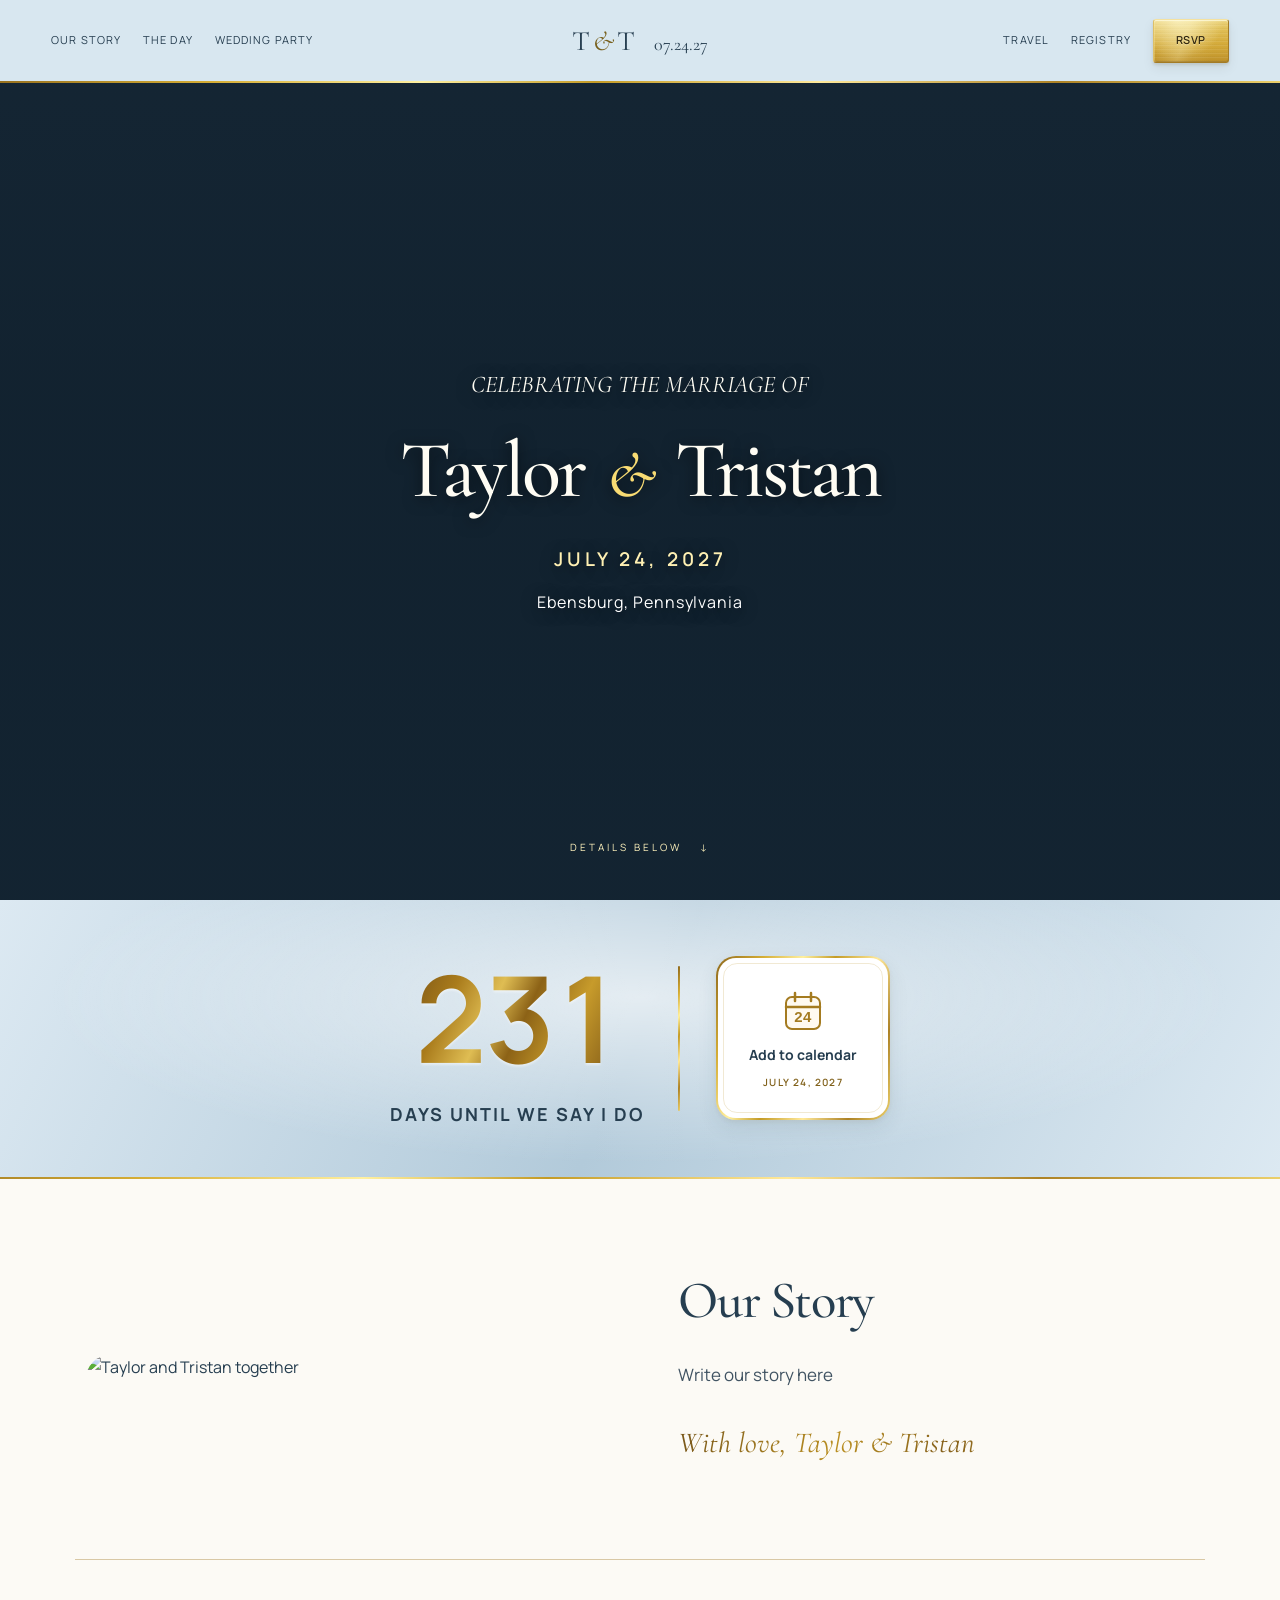
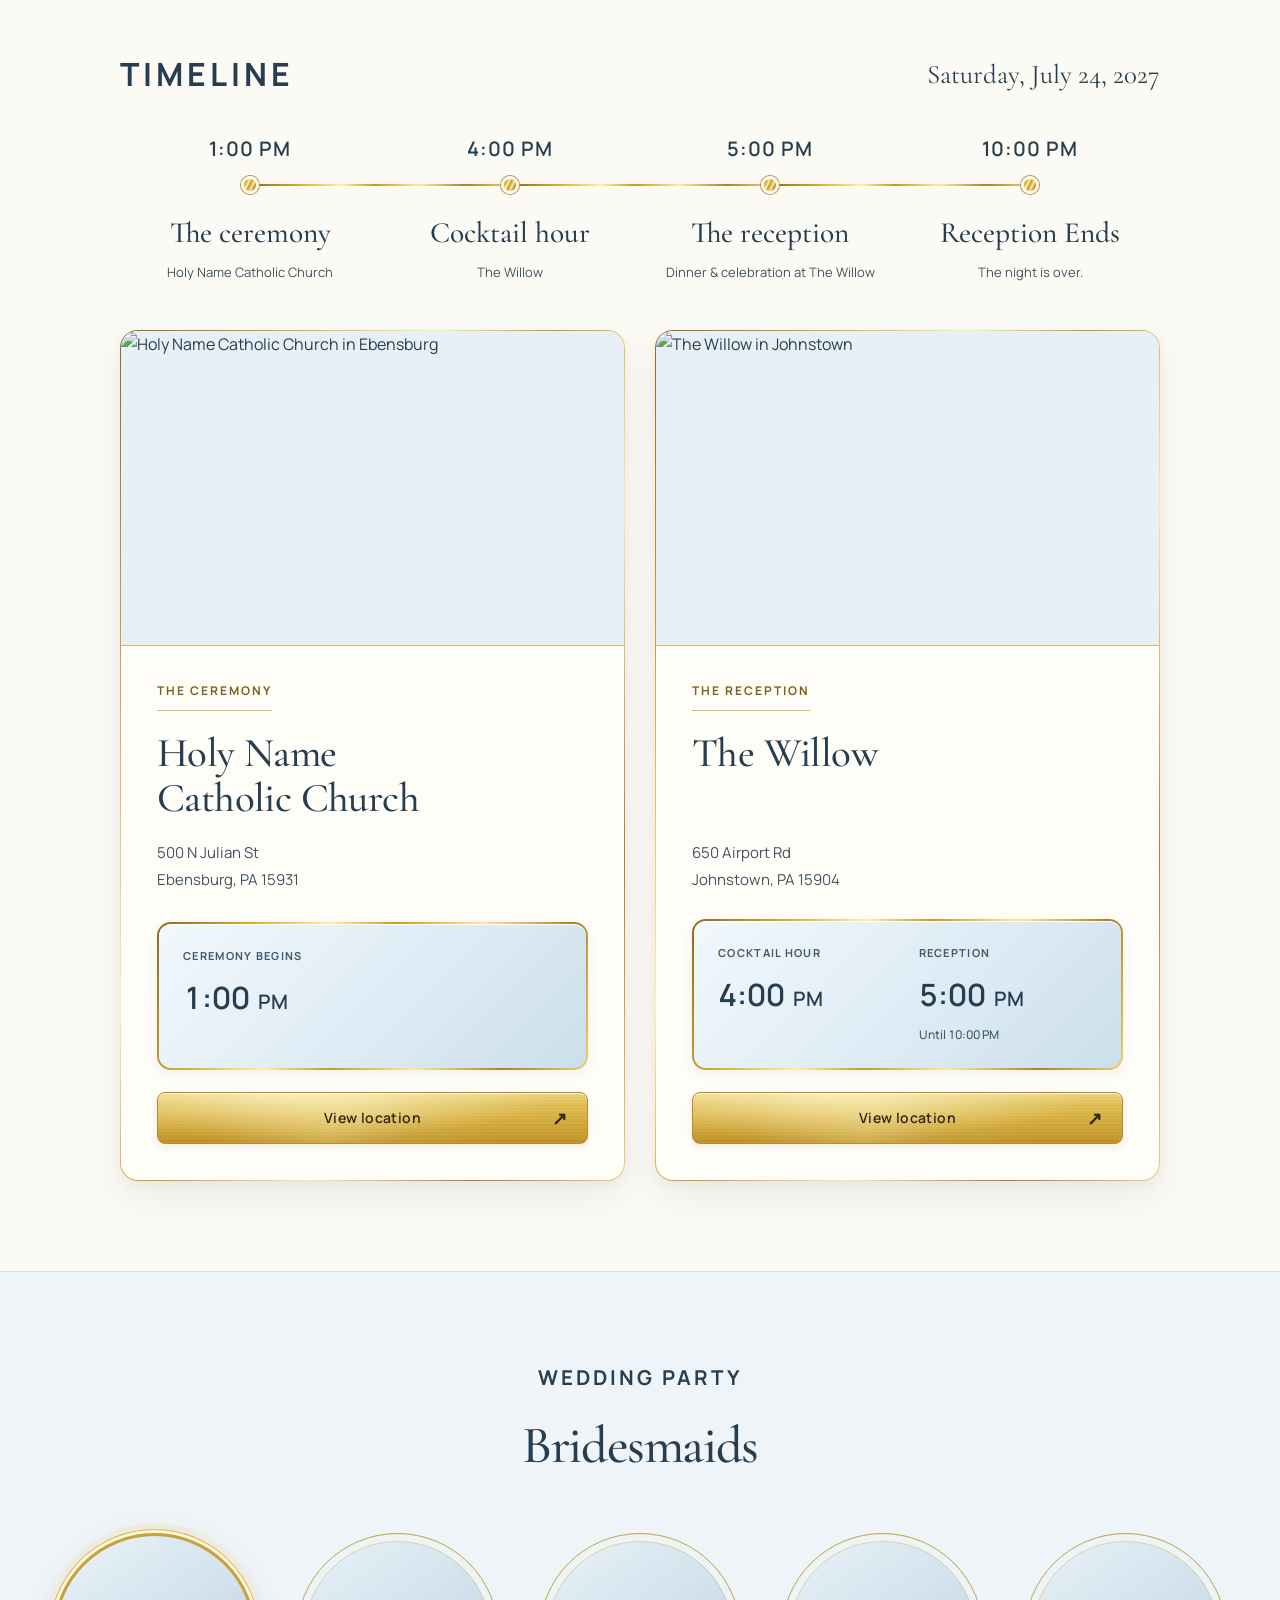
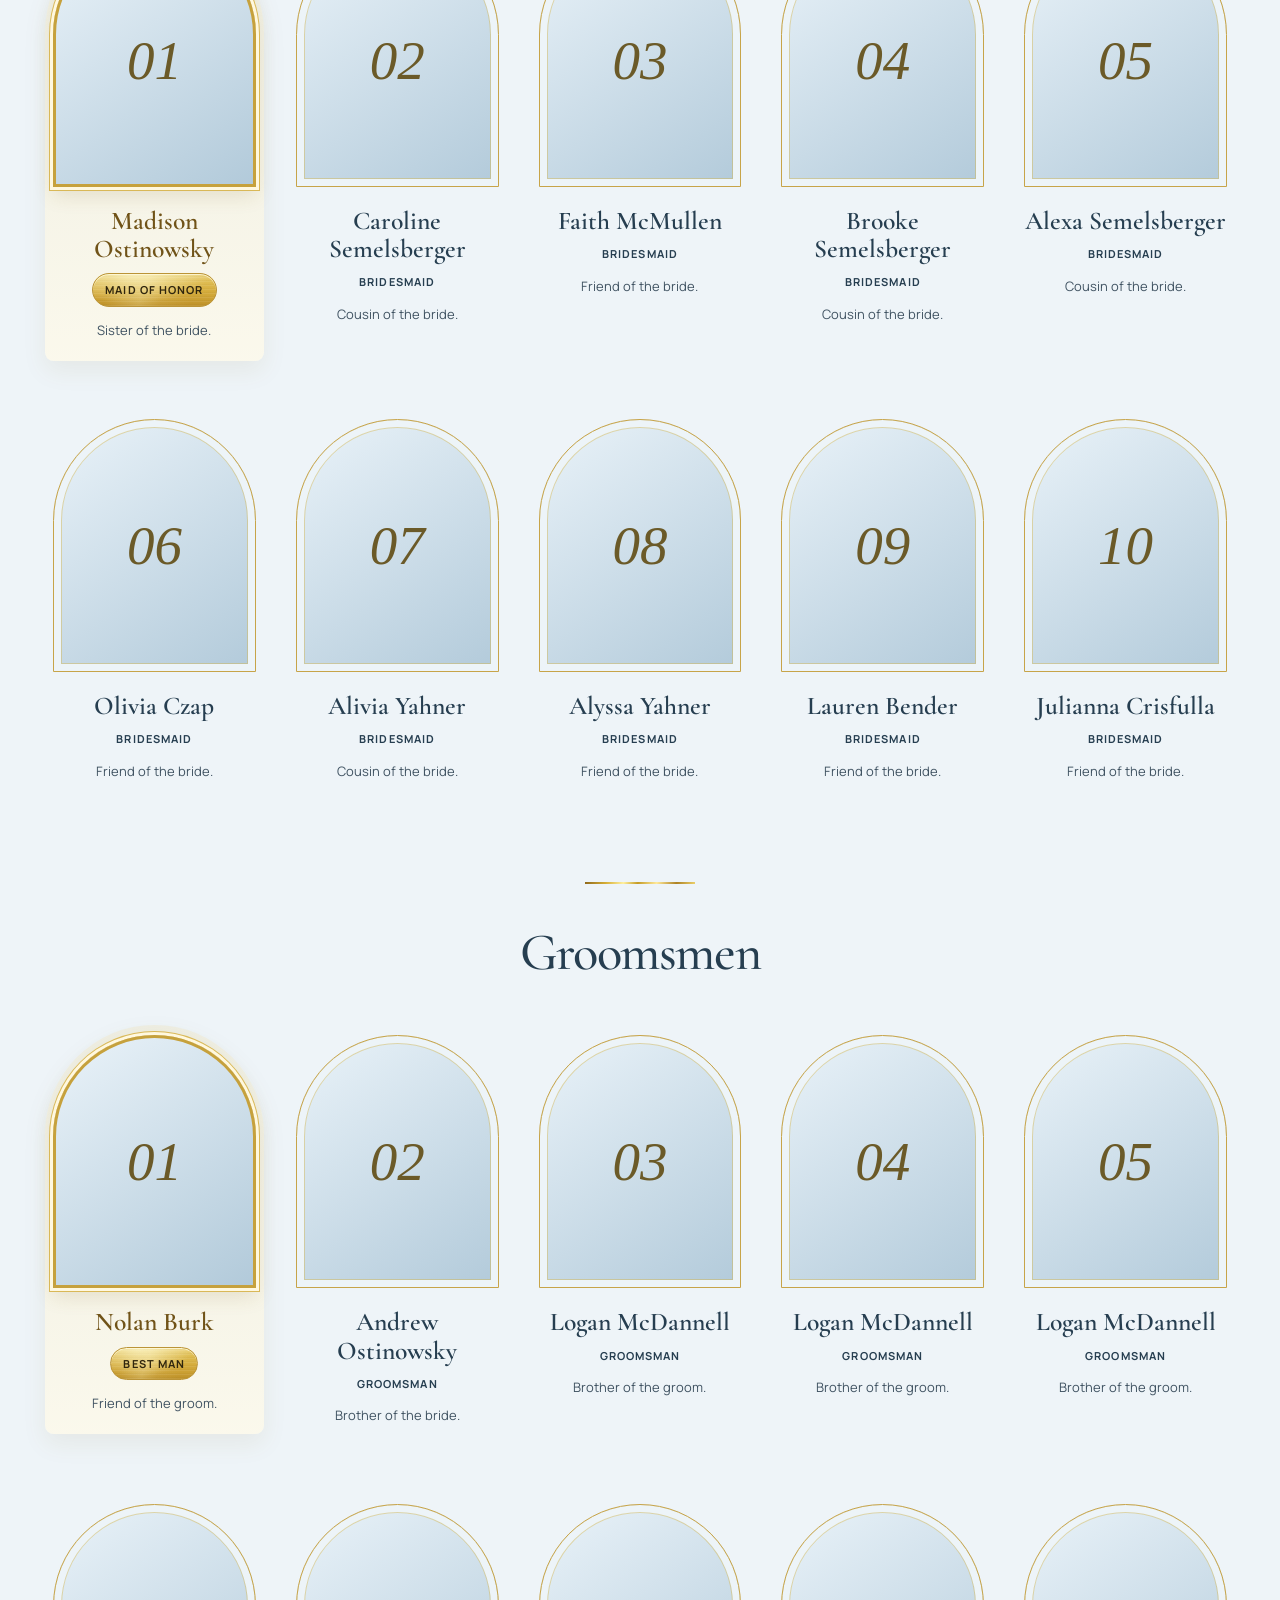
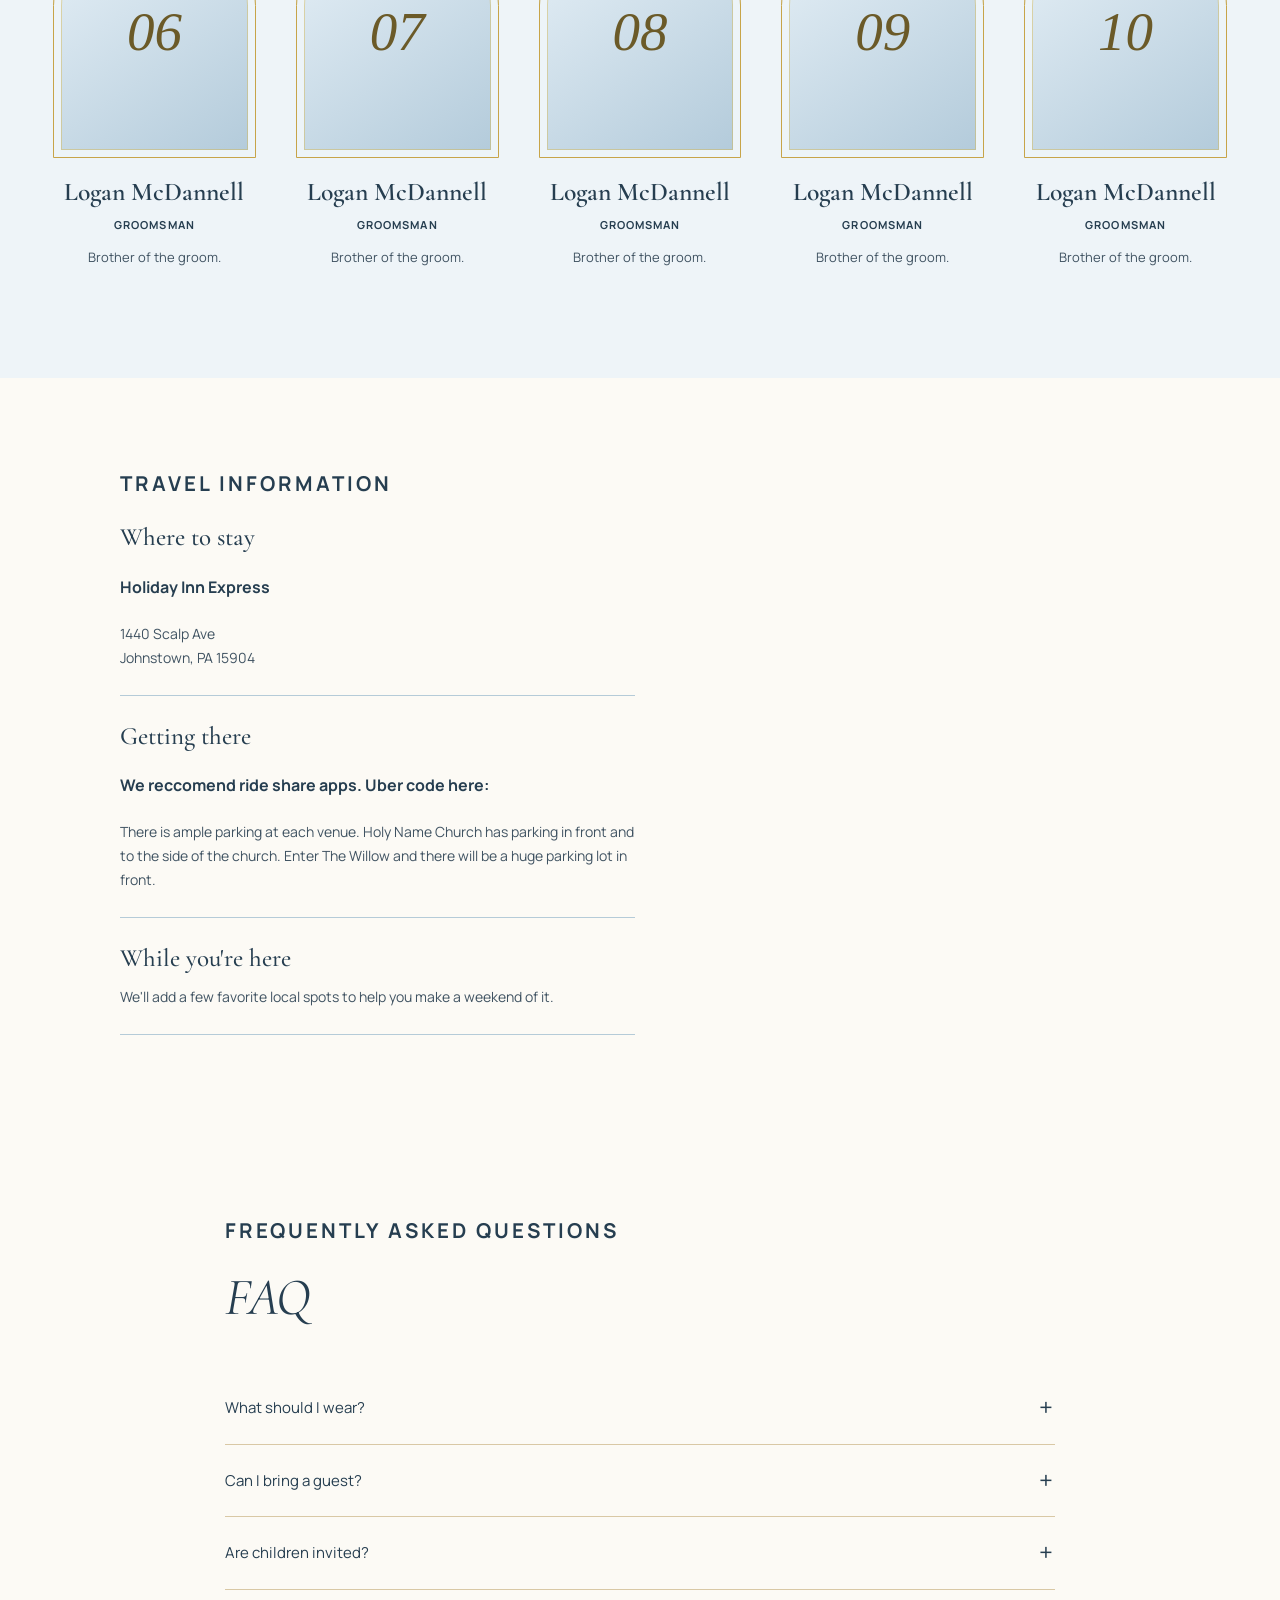
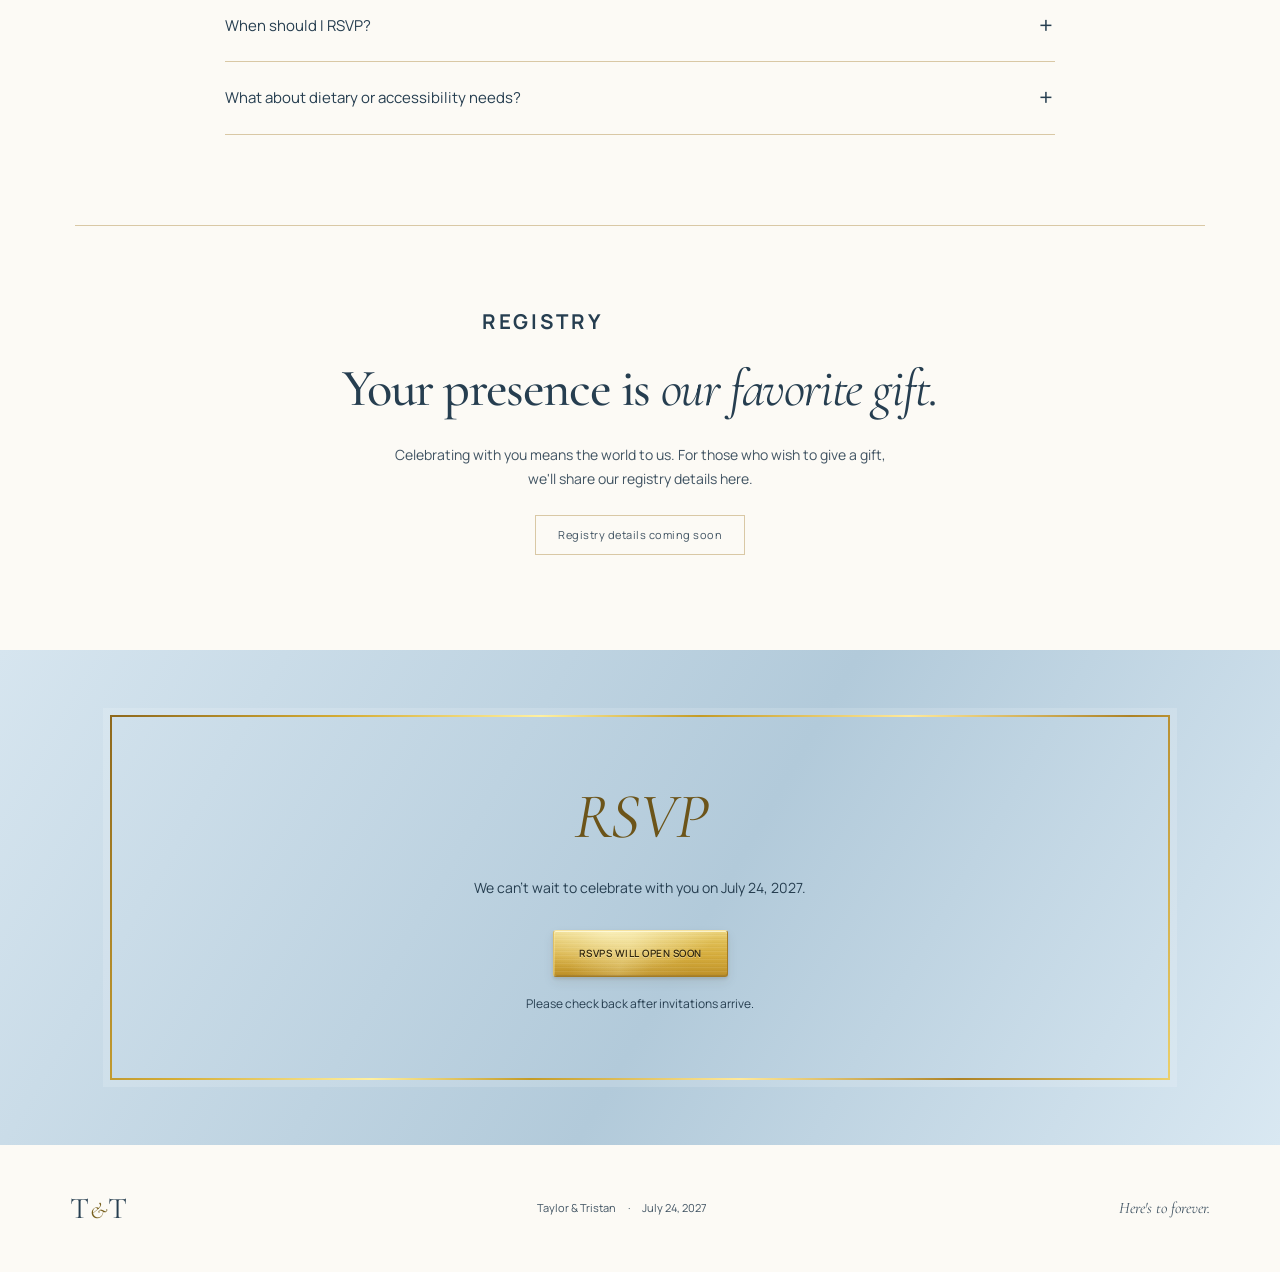
==== commit 598eb221: "adds major changes, still incomplete" ====
--- a/index.html
+++ b/index.html
@@ -1,57 +1,273 @@
 <!doctype html>
 <html lang="en">
 <head>
+  <script>(() => {  /* Prevent the browser from restoring an old scroll position. */  if ("scrollRestoration" in history) {
+      history.scrollRestoration = "manual";
+    }
+
+    /* Remove an RSVP anchor left over from a previous visit. */
+    if (window.location.hash.toLowerCase() === "#rsvp") {
+      history.replaceState(
+        history.state,
+        "",
+        window.location.pathname + window.location.search
+      );
+    }
+
+    /* Start at the top when no other section was requested. */
+    if (!window.location.hash) {
+      document.addEventListener("DOMContentLoaded", () => {
+        /* Respect a section link clicked while the page was loading. */
+        if (!window.location.hash) {
+          window.scrollTo({
+            top: 0,
+            left: 0,
+            behavior: "instant"
+          });
+        }
+      }, { once: true });
+    }
+  })();
+</script>
+  <link rel="preconnect" href="https://fonts.googleapis.com">
+<link rel="preconnect" href="https://fonts.gstatic.com" crossorigin>
+<link href="https://fonts.googleapis.com/css2?family=Cormorant+Garamond:ital,wght@0,400;0,500;0,600;1,400;1,500&family=Manrope:wght@400;500;600;700&display=swap"  rel="stylesheet">
   <meta charset="utf-8">
   <meta name="viewport" content="width=device-width, initial-scale=1">
   <title>Taylor &amp; Tristan • July 24, 2027</title>
   <meta name="description" content="Join us in celebrating Taylor and Tristan on July 24, 2027. Wedding details, travel information, and RSVP updates.">
   <meta name="theme-color" content="#b2cada">
   <link rel="icon" href="./favicon.svg" type="image/svg+xml">
-  <link rel="stylesheet" href="./styles.css?v=4">
+  <link rel="stylesheet" href="./styles.css?v=14">
   <script src="./script.js?v=3" defer></script>
 </head>
 <body>
   <a class="skip-link" href="#main">Skip to content</a>
   <header class="site-header">
-    <nav class="nav-left" aria-label="Wedding navigation"><a href="#story">Our story</a><a href="#celebration">The day</a><a href="#wedding-party">Our people</a></nav>
+    <nav class="nav-left" aria-label="Wedding navigation"><a href="#story">Our Story</a><a href="#celebration">The Day</a><a href="#wedding-party">Wedding Party</a></nav>
     <a class="header-mark" href="#home" aria-label="Taylor and Tristan, home">T<span>&amp;</span>T <small>07.24.27</small></a>
     <nav class="nav-right" aria-label="Guest information"><a href="#travel">Travel</a><a href="#registry">Registry</a><a class="nav-rsvp" href="#rsvp">RSVP</a></nav>
   </header>
   <main id="main">
     <section class="hero" id="home" aria-labelledby="hero-title">
-      <img class="hero-photo" src="./assets/couple.png" alt="A couple sharing a joyful moment together" width="691" height="558" fetchpriority="high">
+      <img class="hero-photo" src="./assets/couple.jpg" alt="A couple sharing a joyful moment together" width="691" height="558" fetchpriority="high">
       <div class="hero-shade" aria-hidden="true"></div>
       <div class="hero-content">
         <p class="hero-announcement">CELEBRATING THE MARRIAGE OF</p>
         <h1 id="hero-title">Taylor <em>&amp;</em> Tristan</h1>
         <p class="hero-date">JULY 24, 2027</p>
-        <p class="hero-place">Ebensburg &amp; Johnstown, Pennsylvania</p>
+        <p class="hero-place">Ebensburg, Pennsylvania</p>
       </div>
       <a class="hero-bottom" href="#countdown">DETAILS BELOW <span aria-hidden="true">↓</span></a>
     </section>
     <section class="countdown-band" id="countdown" aria-label="Wedding countdown">
-      <div><h2>Counting Down:</h2></div>
       <div class="countdown-display"><strong id="days-left">07.24.27</strong><span id="countdown-label">Our wedding day</span></div>
-      <a class="text-link" href="./wedding.ics" download>Add to calendar <span aria-hidden="true">↗</span></a>
-    </section>
-
-    <section id="story" class="intro section-wrap" aria-labelledby="intro-title">
+<a class="text-link calendar-button" href="./wedding.ics" download>
+  <!-- Decorative calendar icon showing our wedding date -->
+  <svg
+    class="calendar-icon"
+    viewBox="0 0 48 48"
+    width="48"
+    height="48"
+    fill="none"
+    aria-hidden="true"
+    focusable="false"
+  >
+    <rect
+      x="7" y="10" width="34" height="32" rx="6"
+      fill="#fffaf0"
+      stroke="currentColor"
+      stroke-width="2"
+    />
+    <path
+      d="M7 20H41M16 6V14M32 6V14"
+      stroke="currentColor"
+      stroke-width="2.5"
+      stroke-linecap="round"
+    />
+    <text
+      x="24" y="35"
+      text-anchor="middle"
+      fill="currentColor"
+      font-family="Arial, sans-serif"
+      font-size="15"
+      font-weight="700"
+    >24</text>
+  </svg>
+
+  <span class="calendar-label">Add to calendar</span>
+  <span class="calendar-date">JULY 24, 2027</span>
+</a>    </section>
+
+<section id="story" class="intro section-wrap" aria-labelledby="intro-title">
+  <div class="story-layout">
+    <img
+      class="couple-photo"
+      src="./assets/couple_standing.jpg"
+      alt="Taylor and Tristan together"
+      loading="lazy"
+    >
+
+    <div class="story-copy">
       <h2 id="intro-title">Our Story</h2>
-      <!-- OPTIONAL PHOTO: Save a photo as couple.jpg beside index.html, then uncomment the line below. -->
-      <img class="couple-photo" src="./assets/couple_standing.png" alt="Taylor and Tristan together" width="1200" height="800" loading="lazy"> 
-      <!-- OPTIONAL STORY: Add your own story as a paragraph here. -->
-       <p>Write our story here</p>
-      <div class="signature">With love, Taylor &amp; Tristan</div>
-    </section>
-
-    <section class="celebration section-wrap" id="celebration" aria-labelledby="celebration-title">
-      <div class="section-heading"><div><p class="eyebrow">TIMELINE</p></div><p>Saturday, July 24, 2027</p></div>
-      <div class="event-grid">
-        <article class="event-card"><span class="card-number">THE CEREMONY</span><h3>Holy Name<br>Catholic Church</h3><p class="venue-city">Ebensburg, Pennsylvania</p><p class="small">1:00 pm</p><a class="text-link" href="https://www.google.com/maps/search/?api=1&amp;query=Holy+Name+Catholic+Church+Ebensburg+PA" target="_blank" rel="noopener noreferrer">View on map ↗</a></article>
-        <article class="event-card"><span class="card-number">THE RECEPTION</span><h3>The Willow</h3><p class="venue-city">Johnstown, Pennsylvania</p><p class="small">Cocktail Hour - 4:00 pm<br>Reception - 5:00 pm</p><a class="text-link" href="https://www.google.com/maps/search/?api=1&amp;query=The+Willow+Johnstown+PA" target="_blank" rel="noopener noreferrer">View on map ↗</a></article>
-      </div>
-      <p class="section-note">More details are on their way. Thank you for being part of our day.</p>
-    </section>
+
+      <p>Write our story here</p>
+
+      <div class="signature">
+        With love, Taylor &amp; Tristan
+      </div>
+    </div>
+  </div>
+</section>
+
+<section
+  class="celebration section-wrap"
+  id="celebration"
+  aria-labelledby="celebration-title"
+>
+  <div class="section-heading">
+    <h2 id="celebration-title" class="eyebrow">Timeline</h2>
+
+    <p class="timeline-date">
+      <time datetime="2027-07-24">Saturday, July 24, 2027</time>
+    </p>
+  </div>
+<!-- Wedding-day timeline: edit the times and labels here. -->
+<ol class="day-timeline" aria-label="Wedding day schedule">
+  <li>
+    <time datetime="2027-07-24T13:00:00-04:00">1:00 PM</time>
+    <span class="timeline-dot" aria-hidden="true"></span>
+    <h3>The ceremony</h3>
+    <p>Holy Name Catholic Church</p>
+  </li>
+
+  <li>
+    <time datetime="2027-07-24T16:00:00-04:00">4:00 PM</time>
+    <span class="timeline-dot" aria-hidden="true"></span>
+    <h3>Cocktail hour</h3>
+    <p>The Willow</p>
+  </li>
+
+  <li>
+    <time datetime="2027-07-24T17:00:00-04:00">5:00 PM</time>
+    <span class="timeline-dot" aria-hidden="true"></span>
+    <h3>The reception</h3>
+    <p>Dinner &amp; celebration at The Willow</p>
+  </li>
+  <li>
+  <time datetime="2027-07-24T22:00:00-04:00">10:00 PM</time>
+  <span class="timeline-dot" aria-hidden="true"></span>
+  <h3>Reception Ends</h3>
+  <p>The night is over.</p>
+</li>
+</ol>
+<div class="event-grid">
+
+  <!-- CEREMONY VENUE -->
+  <article class="event-card">
+    <img
+      class="venue-photo"
+      src="./assets/holy-name.jpg"
+      alt="Holy Name Catholic Church in Ebensburg"
+      loading="lazy"
+    >
+
+    <div class="event-content">
+      <span class="card-number">The Ceremony</span>
+
+      <h3>Holy Name<br>Catholic Church</h3>
+
+      <address class="venue-location">
+        500 N Julian St<br>
+        Ebensburg, PA 15931
+      </address>
+
+      <dl class="venue-schedule">
+        <div>
+          <dt>Ceremony begins</dt>
+          <dd>
+            <time datetime="2027-07-24T13:00:00-04:00">
+              1:00 <span>PM</span>
+            </time>
+          </dd>
+        </div>
+      </dl>
+
+      <a
+        class="text-link venue-map"
+        href="https://www.google.com/maps/search/?api=1&amp;query=500+N+Julian+St+Ebensburg+PA+15931"
+        target="_blank"
+        rel="noopener noreferrer"
+        aria-label="View Holy Name Catholic Church on Google Maps"
+      >
+        View location
+        <span aria-hidden="true">↗</span>
+      </a>
+    </div>
+  </article>
+
+  <!-- RECEPTION VENUE -->
+  <article class="event-card">
+    <img
+      class="venue-photo"
+      src="./assets/the-willow.jpg"
+      alt="The Willow in Johnstown"
+      loading="lazy"
+    >
+
+    <div class="event-content">
+      <span class="card-number">The Reception</span>
+
+      <h3>The Willow</h3>
+
+      <address class="venue-location">
+        650 Airport Rd<br>
+        Johnstown, PA 15904
+      </address>
+
+      <dl class="venue-schedule">
+        <div>
+          <dt>Cocktail hour</dt>
+          <dd>
+            <time datetime="2027-07-24T16:00:00-04:00">
+              4:00 <span>PM</span>
+            </time>
+          </dd>
+        </div>
+
+        <div>
+          <dt>Reception</dt>
+          <dd>
+            <time datetime="2027-07-24T17:00:00-04:00">
+              5:00 <span>PM</span>
+            </time>
+
+            <small class="venue-end-time">
+              Until
+              <time datetime="2027-07-24T22:00:00-04:00">
+                10:00 PM
+              </time>
+            </small>
+          </dd>
+        </div>
+      </dl>
+
+      <a
+        class="text-link venue-map"
+        href="https://www.google.com/maps/search/?api=1&amp;query=650+Airport+Rd+Johnstown+PA+15904"
+        target="_blank"
+        rel="noopener noreferrer"
+        aria-label="View The Willow on Google Maps"
+      >
+        View location
+        <span aria-hidden="true">↗</span>
+      </a>
+    </div>
+  </article>
+
+</div>
+
+</section>
 
     <section class="party-section" id="wedding-party" aria-labelledby="party-title"><div class="section-wrap">
       <div class="party-heading"><p class="eyebrow">Wedding Party</p><h2 id="party-title">Bridesmaids</h2></div>
@@ -60,42 +276,60 @@
         <article class="party-card"><div class="party-portrait" aria-hidden="true"><span>01</span></div><h3>Madison Ostinowsky</h3><h5>Maid of Honor</h5><p>Sister of the bride.</p></article>
         <article class="party-card"><div class="party-portrait" aria-hidden="true"><span>02</span></div><h3>Caroline Semelsberger</h3><h5>Bridesmaid</h5><p>Cousin of the bride.</p></article>
         <article class="party-card"><div class="party-portrait" aria-hidden="true"><span>03</span></div><h3>Faith McMullen</h3><h5>Bridesmaid</h5><p>Friend of the bride.</p></article>
-      </div>
+        <article class="party-card"><div class="party-portrait" aria-hidden="true"><span>04</span></div><h3>Brooke Semelsberger</h3><h5>Bridesmaid</h5><p>Cousin of the bride.</p></article>
+        <article class="party-card"><div class="party-portrait" aria-hidden="true"><span>05</span></div><h3>Alexa Semelsberger</h3><h5>Bridesmaid</h5><p>Cousin of the bride.</p></article>
+        <article class="party-card"><div class="party-portrait" aria-hidden="true"><span>06</span></div><h3>Olivia Czap</h3><h5>Bridesmaid</h5><p>Friend of the bride.</p></article>
+        <article class="party-card"><div class="party-portrait" aria-hidden="true"><span>07</span></div><h3>Alivia Yahner</h3><h5>Bridesmaid</h5><p>Cousin of the bride.</p></article>
+        <article class="party-card"><div class="party-portrait" aria-hidden="true"><span>08</span></div><h3>Alyssa Yahner</h3><h5>Bridesmaid</h5><p>Friend of the bride.</p></article>
+        <article class="party-card"><div class="party-portrait" aria-hidden="true"><span>09</span></div><h3>Lauren Bender</h3><h5>Bridesmaid</h5><p>Friend of the bride.</p></article>
+        <article class="party-card"><div class="party-portrait" aria-hidden="true"><span>10</span></div><h3>Julianna Crisfulla</h3><h5>Bridesmaid</h5><p>Friend of the bride.</p></article>
+
+      </div>
+      <div class="party-heading"><h2 id="groomsmen-title">Groomsmen</h2></div>
       <div class="party-grid">
-      <div class="party-heading"><h2 id="party-title">Groomsmen</h2></div>
-          <article class="party-card"><div class="party-portrait" aria-hidden="true"><span>01</span></div><h3>Nolan Burk</h3><h5>Groomsman</h5><p>Friend of the groom.</p></article>
+          <article class="party-card"><div class="party-portrait" aria-hidden="true"><span>01</span></div><h3>Nolan Burk</h3><h5>Best Man</h5><p>Friend of the groom.</p></article>
           <article class="party-card"><div class="party-portrait" aria-hidden="true"><span>02</span></div><h3>Andrew Ostinowsky</h3><h5>Groomsman</h5><p>Brother of the bride.</p></article>
           <article class="party-card"><div class="party-portrait" aria-hidden="true"><span>03</span></div><h3>Logan McDannell</h3><h5>Groomsman</h5><p>Brother of the groom.</p></article>     
+          <article class="party-card"><div class="party-portrait" aria-hidden="true"><span>04</span></div><h3>Logan McDannell</h3><h5>Groomsman</h5><p>Brother of the groom.</p></article>     
+          <article class="party-card"><div class="party-portrait" aria-hidden="true"><span>05</span></div><h3>Logan McDannell</h3><h5>Groomsman</h5><p>Brother of the groom.</p></article>     
+          <article class="party-card"><div class="party-portrait" aria-hidden="true"><span>06</span></div><h3>Logan McDannell</h3><h5>Groomsman</h5><p>Brother of the groom.</p></article>     
+          <article class="party-card"><div class="party-portrait" aria-hidden="true"><span>07</span></div><h3>Logan McDannell</h3><h5>Groomsman</h5><p>Brother of the groom.</p></article>     
+          <article class="party-card"><div class="party-portrait" aria-hidden="true"><span>08</span></div><h3>Logan McDannell</h3><h5>Groomsman</h5><p>Brother of the groom.</p></article>     
+          <article class="party-card"><div class="party-portrait" aria-hidden="true"><span>09</span></div><h3>Logan McDannell</h3><h5>Groomsman</h5><p>Brother of the groom.</p></article>     
+          <article class="party-card"><div class="party-portrait" aria-hidden="true"><span>10</span></div><h3>Logan McDannell</h3><h5>Groomsman</h5><p>Brother of the groom.</p></article>     
+
+        
         </div>
-        </div>
+    </div>
+  </section>
+
+    <section class="travel-band" id="travel" aria-labelledby="travel-title"><div class="section-wrap travel-layout">
+      <div><p class="eyebrow">Travel Information</p>
+      <div class="travel-details">
+        <article><h3>Where to stay</h3><h4>Holiday Inn Express</h4><p>1440 Scalp Ave<br>Johnstown, PA 15904</p></article>
+        <article><h3>Getting there</h3><h4>We reccomend ride share apps. Uber code here: </h4><p>There is ample parking at each venue. Holy Name Church has parking in front and to the side of the church. Enter The Willow and there will be a huge parking lot in front.</p></article>
+        <article><h3>While you're here</h3><!-- EDIT: favorite local restaurants, coffee shops, and activities. --><p>We'll add a few favorite local spots to help you make a weekend of it.</p></article>
+      </div>
+      </div>
     </div></section>
 
-    <section class="travel-band" id="travel" aria-labelledby="travel-title"><div class="section-wrap travel-layout">
-      <div><p class="eyebrow">02 / Make yourself at home</p><h2 id="travel-title">Come for the wedding.<br><em>Stay for the memories.</em></h2><p>Everything you need to plan your visit, all in one place.</p></div>
-      <div class="travel-details">
-        <article><h3>Where to stay</h3><!-- EDIT: hotel name, booking deadline, room-block code, and booking link. --><p>Hotel recommendations and any room-block information will be shared here.</p></article>
-        <article><h3>Getting there</h3><!-- EDIT: venue address, parking, shuttle times, and accessibility information. --><p>Join us for the ceremony in Ebensburg and the reception in Johnstown. Parking and transportation details will be shared here.</p></article>
-        <article><h3>While you're here</h3><!-- EDIT: favorite local restaurants, coffee shops, and activities. --><p>We'll add a few favorite local spots to help you make a weekend of it.</p></article>
-      </div>
-    </div></section>
-
     <section class="faq section-wrap" id="questions" aria-labelledby="faq-title">
-      <div class="section-heading"><div><p class="eyebrow">03 / A few helpful details</p><h2 id="faq-title">You might be <em>wondering.</em></h2></div></div>
+      <div class="section-heading"><div><p class="eyebrow">Frequently Asked Questions</p><h2 id="faq-title"><em>FAQ</em></h2></div></div>
       <!-- EDIT: Replace these answers with your confirmed plans and policies. -->
       <details><summary>What should I wear?</summary><p>We'll share the dress code here once the details are finalized.</p></details>
       <details><summary>Can I bring a guest?</summary><p>Please refer to the names on your invitation for who is included in your party.</p></details>
       <details><summary>Are children invited?</summary><p>We'll share more information about this with our invitations.</p></details>
       <details><summary>When should I RSVP?</summary><p>Our RSVP deadline and response form will be posted here when invitations are sent.</p></details>
-      <details><summary>What about dietary or accessibility needs?</summary><p>We'll provide a way to share dietary and accessibility needs when RSVPs open.</p></details>
+      <details><summary>What about dietary or accessibility needs?</summary><p>Please fill out the allergies section on your RSVP.</p></details>
     </section>
 
-    <section class="registry section-wrap" id="registry" aria-labelledby="registry-title"><p class="eyebrow">04 / A little love</p><h2 id="registry-title">Your presence is <em>our favorite gift.</em></h2><p>Celebrating with you means the world to us. For those who wish to give a gift, we'll share our registry details here.</p>
+    <section class="registry section-wrap" id="registry" aria-labelledby="registry-title"><p class="eyebrow">Registry</p><h2 id="registry-title">Your presence is <em>our favorite gift.</em></h2><p>Celebrating with you means the world to us. For those who wish to give a gift, we'll share our registry details here.</p>
       <!-- EDIT: To add a registry, replace the coming-soon line with the link below and insert its real URL. -->
       <!-- <a class="button" href="YOUR_REGISTRY_URL" target="_blank" rel="noopener noreferrer">Visit our registry ↗</a> -->
       <p class="status-pill">Registry details coming soon</p>
     </section>
 
-    <section class="rsvp" id="rsvp" aria-labelledby="rsvp-title"><div class="rsvp-inner"><p class="eyebrow">We saved you a place in our hearts</p><h2 id="rsvp-title">Let's make <em>memories.</em></h2><p>We can't wait to celebrate with you on July 24, 2027.</p>
+    <section class="rsvp" id="rsvp" aria-labelledby="rsvp-title"><div class="rsvp-inner"><h2 id="rsvp-title"><em>RSVP</em></h2><p>We can't wait to celebrate with you on July 24, 2027.</p>
       <!-- EDIT: When your form is ready, replace the status paragraph with the RSVP link below and paste the published responder URL. -->
       <!-- <a class="button button-light" href="YOUR_RSVP_FORM_URL" target="_blank" rel="noopener noreferrer">RSVP now ↗</a> -->
       <p class="rsvp-status">RSVPs will open soon</p>
--- a/styles.css
+++ b/styles.css
@@ -118,4 +118,1703 @@
     transition: none;
     transform: none;
   }
+}
+/* OUR STORY: PHOTO LEFT, TEXT RIGHT */
+#story {
+  max-width: 1200px;
+  text-align: left;
+}
+
+.story-layout {
+  display: grid;
+  grid-template-columns: minmax(0, 1fr) minmax(0, 1fr);
+  align-items: center;
+  gap: clamp(35px, 6vw, 85px);
+}
+
+#story .couple-photo {
+  display: block;
+  width: 100%;
+  height: auto;
+  max-height: none;
+  margin: 0;
+  border-radius: 180px 180px 4px 4px;
+}
+
+.story-copy {
+  min-width: 0;
+}
+
+.story-copy h2 {
+  margin-bottom: 28px;
+}
+
+.story-copy p {
+  margin: 0 0 20px;
+  color: var(--muted);
+  font-size: 17px;
+  line-height: 1.9;
+}
+
+.story-copy .signature {
+  margin-top: 30px;
+  font-size: clamp(22px, 2.3vw, 29px);
+  line-height: 1.5;
+}
+
+
+/* LARGER SECTION LABELS */
+.eyebrow,
+.hero .eyebrow,
+.countdown-band .eyebrow,
+.section-heading .eyebrow,
+.party-heading .eyebrow {
+  font-family: Arial, Helvetica, sans-serif;
+  font-size: clamp(16px, 1.6vw, 21px);
+  font-weight: 700;
+  line-height: 1.5;
+  letter-spacing: 3px;
+  text-transform: uppercase;
+  margin-bottom: 24px;
+}
+
+/* Timeline heading and date */
+#celebration .section-heading {
+  display: flex;
+  justify-content: space-between;
+  align-items: center;
+  flex-wrap: wrap;
+  gap: 18px 30px;
+  margin-bottom: 36px;
+}
+
+#celebration .section-heading .eyebrow {
+  margin: 0;
+  font-size: clamp(23px, 2.5vw, 32px);
+  letter-spacing: 4px;
+}
+
+.section-heading > .timeline-date {
+  margin: 0;
+  color: var(--ink);
+  font-family: Georgia, "Times New Roman", serif;
+  font-size: clamp(20px, 2.1vw, 27px);
+  line-height: 1.4;
+  white-space: normal;
+}
+
+
+/* VENUE PHOTOS AND TIMELINE CARDS */
+#celebration .event-grid {
+  align-items: stretch;
+}
+
+#celebration .event-card {
+  padding: 0;
+  min-width: 0;
+  overflow: hidden;
+}
+
+.venue-photo {
+  display: block;
+  width: 100%;
+  aspect-ratio: 16 / 10;
+  object-fit: cover;
+  object-position: center;
+  background: var(--blue-light);
+  border-bottom: 1px solid var(--gold-accent);
+}
+
+.event-content {
+  padding: 32px 36px 38px;
+}
+
+.event-content .card-number {
+  font-size: clamp(25px, 2.5vw, 35px);
+  line-height: 1.25;
+  margin-bottom: 22px;
+}
+
+.event-content h3 {
+  font-size: clamp(28px, 2.7vw, 35px);
+}
+
+.event-content .text-link {
+  font-size: 13px;
+}
+
+
+/* CENTER THE TITLE GROUP OVER THE HERO PHOTO */
+.hero {
+  display: flex;
+  align-items: center;
+  justify-content: center;
+  padding: 90px 24px;
+  text-align: center;
+}
+
+.hero .hero-content {
+  width: 100%;
+  max-width: 1200px;
+  margin: 0;
+  padding: 0;
+  position: relative;
+  z-index: 1;
+}
+
+.hero h1 {
+  margin: 0;
+  white-space: normal;
+  text-wrap: balance;
+}
+
+.hero .hero-announcement {
+  margin: 0 auto 22px;
+  font-size: clamp(16px, 2vw, 24px);
+  line-height: 1.5;
+}
+
+.hero .hero-date {
+  margin: 26px auto 0;
+  font-size: clamp(15px, 1.5vw, 19px);
+  letter-spacing: 4px;
+}
+
+.hero .hero-place {
+  margin: 15px auto 0;
+  font-size: clamp(12px, 1.3vw, 16px);
+  line-height: 1.6;
+}
+
+/* Keep the centered lettering readable over the photo */
+.hero-shade {
+  background:
+    linear-gradient(
+      180deg,
+      rgba(13, 28, 40, 0.35) 0%,
+      rgba(13, 28, 40, 0.55) 40%,
+      rgba(13, 28, 40, 0.55) 60%,
+      rgba(13, 28, 40, 0.45) 100%
+    );
+}
+
+
+/* MOBILE LAYOUT */
+@media (max-width: 760px) {
+  .story-layout {
+    grid-template-columns: 1fr;
+    gap: 35px;
+  }
+
+  #story .couple-photo {
+    max-width: 480px;
+    margin: 0 auto;
+  }
+
+  .story-copy {
+    text-align: center;
+  }
+
+  .story-copy p {
+    font-size: 16px;
+  }
+
+  #celebration .section-heading {
+    flex-direction: column;
+    align-items: flex-start;
+    gap: 12px;
+  }
+
+  .event-content {
+    padding: 26px 24px 30px;
+  }
+
+  .hero {
+    padding: 85px 18px;
+  }
+}
+/* COMPACT COUNTDOWN BANNER */
+.countdown-band {
+  display: flex;
+  align-items: center;
+  justify-content: center;
+  flex-wrap: wrap;
+  gap: 30px 45px;
+
+  padding: 32px 24px;
+
+  background: linear-gradient(
+    115deg,
+    #dce9f2 0%,
+    #b2cada 50%,
+    #dce9f2 100%
+  );
+
+  border-bottom: 2px solid transparent;
+  border-image: var(--gold-shine) 1;
+}
+
+.countdown-band > div:first-child {
+  text-align: center;
+}
+
+.countdown-band h2 {
+  margin: 0;
+  max-width: none;
+  font-family: Georgia, "Times New Roman", serif;
+  font-size: clamp(27px, 3vw, 36px);
+  line-height: 1.2;
+  letter-spacing: -0.5px;
+}
+
+/* Large number with a readable label */
+.countdown-band .countdown-display {
+  min-width: 240px;
+  padding: 4px 35px;
+  text-align: center;
+
+  border-left: 1px solid rgba(135, 104, 35, 0.55);
+  border-right: 1px solid rgba(135, 104, 35, 0.55);
+}
+
+.countdown-band .countdown-display strong {
+  display: block;
+  font-family: Georgia, "Times New Roman", serif;
+  font-size: clamp(60px, 6vw, 78px);
+  line-height: 1;
+  font-weight: 400;
+  letter-spacing: -2px;
+  color: var(--ink);
+}
+
+.countdown-band .countdown-display span {
+  display: block;
+  margin-top: 12px;
+  font-size: 13px;
+  font-weight: 600;
+  line-height: 1.5;
+  letter-spacing: 1.2px;
+  text-transform: uppercase;
+  color: var(--ink);
+}
+
+/* Calendar button */
+.countdown-band > .text-link {
+  display: inline-flex;
+  align-items: center;
+  justify-content: center;
+  gap: 12px;
+
+  min-height: 48px;
+  padding: 12px 22px;
+
+  font-size: 14px;
+  font-weight: 600;
+  letter-spacing: 0.3px;
+  text-decoration: none;
+  white-space: nowrap;
+
+  color: var(--ink);
+  background: rgba(255, 253, 245, 0.8);
+  border: 1px solid #aa8738;
+  border-radius: 4px;
+
+  box-shadow:
+    inset 0 1px 0 rgba(255, 255, 255, 0.8),
+    0 3px 8px rgba(38, 62, 80, 0.08);
+
+  transition: background-color 180ms ease;
+}
+
+.countdown-band > .text-link:hover {
+  background: #fffaf0;
+}
+
+.countdown-band > .text-link:focus-visible {
+  outline: 3px solid var(--ink);
+  outline-offset: 4px;
+}
+
+/* Neatly stacked on phones */
+@media (max-width: 760px) {
+  .countdown-band {
+    flex-direction: column;
+    gap: 22px;
+    padding: 30px 20px;
+  }
+
+  .countdown-band .countdown-display {
+    min-width: 0;
+    width: 100%;
+    max-width: 310px;
+    padding: 0 18px;
+  }
+
+  .countdown-band > .text-link {
+    margin-top: 2px;
+  }
+}
+
+@media (prefers-reduced-motion: reduce) {
+  .countdown-band > .text-link {
+    transition: none;
+  }
+}
+/* WEDDING PARTY SPACING */
+
+/* Space between the bridesmaids row and Groomsmen heading */
+#wedding-party .party-grid + .party-heading {
+  position: relative;
+  margin: 80px auto 42px;
+  padding-top: 42px;
+}
+
+/* Small gold divider above Groomsmen */
+#wedding-party .party-grid + .party-heading::before {
+  content: "";
+  position: absolute;
+  top: 0;
+  left: 50%;
+  width: 110px;
+  height: 2px;
+  transform: translateX(-50%);
+  background: var(--gold-shine);
+}
+
+#wedding-party .party-grid {
+  column-gap: 32px;
+  row-gap: 45px;
+}
+
+#wedding-party .party-card h3 {
+  margin: 22px 0 10px;
+  line-height: 1.3;
+}
+
+#wedding-party .party-card h5 {
+  margin: 0 0 12px;
+  font-size: 13px;
+  line-height: 1.5;
+  letter-spacing: 1px;
+  text-transform: uppercase;
+}
+
+#wedding-party .party-card p {
+  margin: 0;
+  font-size: 14px;
+  line-height: 1.7;
+}
+
+/* Photos use the same arch shape as the placeholders */
+#wedding-party img.party-portrait {
+  display: block;
+  width: 100%;
+  height: 320px;
+  object-fit: cover;
+  object-position: center 30%;
+  border-radius: 180px 180px 0 0;
+  border: 1px solid var(--gold-accent);
+  padding: 7px;
+  background: #f9f6ed;
+  box-shadow: 0 8px 22px rgba(38, 62, 80, 0.08);
+}
+
+
+/* THREE-STOP GOLD TIMELINE */
+.day-timeline {
+  display: grid;
+  grid-template-columns: repeat(3, minmax(0, 1fr));
+  list-style: none;
+  margin: 12px 0 48px;
+  padding: 0;
+}
+
+.day-timeline li {
+  position: relative;
+  display: grid;
+  grid-template-rows: auto 42px auto auto;
+  align-content: start;
+  justify-items: center;
+  text-align: center;
+  min-width: 0;
+}
+
+/* Each segment joins the center of one dot to the next */
+.day-timeline li::after {
+  content: "";
+  position: absolute;
+  top: 50px;
+  left: 50%;
+  width: 100%;
+  height: 2px;
+  background: var(--gold-shine);
+}
+
+.day-timeline li:last-child::after {
+  display: none;
+}
+
+.day-timeline time {
+  display: block;
+  font-size: 20px;
+  font-weight: 600;
+  line-height: 30px;
+  letter-spacing: 1px;
+  color: var(--ink);
+}
+
+.timeline-dot {
+  position: relative;
+  z-index: 1;
+  align-self: center;
+  width: 18px;
+  height: 18px;
+  border: 3px solid var(--paper);
+  border-radius: 50%;
+  background: var(--gold-shine);
+  box-shadow: 0 0 0 1px #b58e32;
+}
+
+.day-timeline h3 {
+  margin: 8px 12px 0;
+  font-size: clamp(21px, 2.2vw, 28px);
+  line-height: 1.3;
+}
+
+.day-timeline p {
+  margin: 9px 16px 0;
+  color: var(--muted);
+  font-size: 13px;
+  line-height: 1.6;
+}
+
+
+/* REFINED GOLD VENUE CARDS */
+#celebration .event-grid {
+  gap: 32px;
+}
+
+#celebration .event-card {
+  padding: 0;
+  overflow: hidden;
+  border: 1px solid transparent;
+  border-image: none;
+  border-radius: 14px;
+
+  /* Gold border follows the rounded corners */
+  background:
+    linear-gradient(#fffdf8, #fffdf8) padding-box,
+    var(--gold-shine) border-box;
+
+  box-shadow:
+    0 5px 12px rgba(38, 62, 80, 0.04),
+    0 16px 34px rgba(38, 62, 80, 0.07);
+}
+
+#celebration .venue-photo {
+  width: 100%;
+  aspect-ratio: 16 / 10;
+  object-fit: cover;
+  border-bottom: 1px solid #d7bb69;
+}
+
+#celebration .event-content {
+  padding: 30px 32px 34px;
+}
+
+#celebration .event-content .card-number {
+  font-size: clamp(25px, 2.4vw, 32px);
+  margin-bottom: 20px;
+}
+
+#celebration .event-content h3 {
+  min-height: 0;
+  line-height: 1.2;
+}
+
+#celebration .event-content .text-link {
+  display: inline-flex;
+  align-items: center;
+  min-height: 44px;
+  margin-top: 20px;
+  padding: 8px 16px;
+
+  color: var(--ink);
+  background: var(--blue-light);
+  border: 1px solid #c9b477;
+  border-radius: 4px;
+  text-decoration: none;
+  font-size: 13px;
+}
+
+#celebration .event-content .text-link:hover {
+  background: #d6e6f0;
+}
+
+
+/* MOBILE: VERTICAL TIMELINE */
+@media (max-width: 760px) {
+  #wedding-party .party-grid + .party-heading {
+    margin-top: 58px;
+    padding-top: 32px;
+    margin-bottom: 32px;
+  }
+
+  .day-timeline {
+    grid-template-columns: 1fr;
+    margin: 8px 0 36px;
+  }
+
+  .day-timeline li {
+    display: block;
+    text-align: left;
+    padding: 0 0 30px 42px;
+  }
+
+  .day-timeline li:last-child {
+    padding-bottom: 0;
+  }
+
+  .day-timeline li::after {
+    top: 15px;
+    left: 9px;
+    width: 2px;
+    height: 100%;
+  }
+
+  .day-timeline .timeline-dot {
+    position: absolute;
+    left: 1px;
+    top: 6px;
+  }
+
+  .day-timeline h3 {
+    margin: 6px 0 0;
+    font-size: 25px;
+  }
+
+  .day-timeline p {
+    margin: 7px 0 0;
+    font-size: 14px;
+  }
+
+  #celebration .event-content {
+    padding: 26px 24px 30px;
+  }
+}
+/* REMOVE THE LINE BEFORE THE COUNTDOWN */
+.countdown-band .countdown-display {
+  border-left: none;
+}
+
+
+/* WEDDING PARTY: THREE, THREE, THEN TWO CENTERED */
+#wedding-party .party-grid {
+  display: flex;
+  flex-wrap: wrap;
+  justify-content: center;
+  align-items: flex-start;
+  gap: 48px 32px;
+  width: 100%;
+  max-width: none;
+  margin: 0 auto;
+}
+
+#wedding-party .party-grid > .party-card {
+  flex: 0 0 calc((100% - 64px) / 3);
+  min-width: 0;
+}
+
+
+/* REFINED VENUE CARDS */
+#celebration .event-grid {
+  align-items: stretch;
+  gap: 32px;
+}
+
+#celebration .event-card {
+  display: flex;
+  flex-direction: column;
+  min-width: 0;
+  padding: 0;
+  overflow: hidden;
+
+  border: 1px solid transparent;
+  border-image: none;
+  border-radius: 18px;
+
+  background:
+    linear-gradient(#fffdf8, #fffdf8) padding-box,
+    var(--gold-shine) border-box;
+
+  box-shadow:
+    0 4px 10px rgba(38, 62, 80, 0.04),
+    0 18px 36px rgba(38, 62, 80, 0.08);
+}
+
+#celebration .venue-photo {
+  display: block;
+  flex-shrink: 0;
+  width: 100%;
+  aspect-ratio: 16 / 9;
+  object-fit: cover;
+  border-bottom: 2px solid #d7bb69;
+}
+
+#celebration .event-content {
+  display: flex;
+  flex-direction: column;
+  align-items: stretch;
+  flex: 1;
+  padding: 30px;
+}
+
+/* Small gold label above the venue name */
+#celebration .event-content .card-number {
+  align-self: flex-start;
+  margin: 0 0 18px;
+  padding-bottom: 10px;
+  border-bottom: 1px solid #d7bb69;
+
+  font-family: Arial, Helvetica, sans-serif;
+  font-size: 13px;
+  font-style: normal;
+  font-weight: 700;
+  line-height: 1.5;
+  letter-spacing: 2.5px;
+  text-transform: uppercase;
+}
+
+/* Venue name */
+#celebration .event-content h3 {
+  min-height: 0;
+  margin: 0;
+  color: var(--ink);
+  font-family: Georgia, "Times New Roman", serif;
+  font-size: clamp(29px, 2.8vw, 38px);
+  line-height: 1.15;
+  letter-spacing: -0.5px;
+  text-wrap: balance;
+}
+
+/* Location beneath the name */
+#celebration .event-content .venue-location {
+  margin: 14px 0 26px;
+  color: var(--muted);
+  font-size: 15px;
+  line-height: 1.6;
+}
+
+.venue-location > span {
+  margin: 0 6px;
+  color: #94701e;
+}
+
+/* Sky-blue schedule panel */
+#celebration .venue-schedule {
+  display: flex;
+  flex-wrap: wrap;
+  gap: 18px;
+  margin: auto 0 24px;
+  padding: 20px;
+
+  background: linear-gradient(135deg, #edf4f8, #dae8f1);
+  border: 1px solid #cbdde8;
+  border-radius: 10px;
+}
+
+.venue-schedule > div {
+  flex: 1 1 120px;
+  min-width: 0;
+}
+
+.venue-schedule dt {
+  margin: 0 0 9px;
+  color: var(--muted);
+  font-size: 11px;
+  font-weight: 700;
+  line-height: 1.5;
+  letter-spacing: 1.2px;
+  text-transform: uppercase;
+}
+
+.venue-schedule dd {
+  margin: 0;
+  color: var(--ink);
+  font-family: Georgia, "Times New Roman", serif;
+  font-size: 35px;
+  line-height: 1.15;
+}
+
+.venue-schedule time {
+  white-space: nowrap;
+}
+
+.venue-schedule time span {
+  margin-left: 3px;
+  font-family: Arial, Helvetica, sans-serif;
+  font-size: 13px;
+  font-weight: 600;
+  letter-spacing: 1px;
+}
+
+/* Full-width location button */
+#celebration .event-content .venue-map {
+  display: flex;
+  align-items: center;
+  justify-content: space-between;
+  width: 100%;
+  min-height: 48px;
+  margin: 0;
+  padding: 12px 18px;
+
+  color: #30260e;
+  background: var(--button-gold, #dfbd53);
+  border: 1px solid #b38c32;
+  border-radius: 5px;
+
+  font-size: 14px;
+  font-weight: 600;
+  text-decoration: none;
+
+  box-shadow: inset 0 1px 0 rgba(255, 250, 220, 0.7);
+}
+
+#celebration .event-content .venue-map:hover {
+  background: var(--button-gold, #dfbd53);
+  filter: brightness(1.05);
+}
+
+#celebration .venue-map:focus-visible {
+  outline: 3px solid var(--ink);
+  outline-offset: 4px;
+}
+
+
+/* TABLETS: TWO PEOPLE PER ROW */
+@media (min-width: 601px) and (max-width: 900px) {
+  #wedding-party .party-grid > .party-card {
+    flex-basis: calc((100% - 32px) / 2);
+  }
+}
+
+/* PHONES: ONE CENTERED PERSON PER ROW */
+@media (max-width: 600px) {
+  #wedding-party .party-grid {
+    gap: 40px;
+  }
+
+  #wedding-party .party-grid > .party-card {
+    flex-basis: 100%;
+    max-width: 340px;
+  }
+
+  #celebration .event-content {
+    padding: 25px 22px;
+  }
+}
+/* MODERN, ELEGANT TYPOGRAPHY */
+:root {
+  --font-heading: "Cormorant Garamond", Georgia, serif;
+  --font-body: "Manrope", Arial, sans-serif;
+}
+
+body,
+button,
+input,
+select,
+textarea {
+  font-family: var(--font-body);
+}
+
+h1,
+h2,
+h3,
+.signature,
+.monogram,
+.header-mark,
+.header-mark small,
+.hero .hero-announcement,
+.countdown-band h2,
+.countdown-band .countdown-display strong,
+.section-heading > .timeline-date,
+.venue-schedule dd,
+.footer-note {
+  font-family: var(--font-heading);
+}
+
+h1,
+h2,
+h3 {
+  font-weight: 500;
+}
+
+.eyebrow,
+.hero .eyebrow,
+.countdown-band .eyebrow,
+.section-heading .eyebrow,
+.party-heading .eyebrow,
+#celebration .event-content .card-number,
+.venue-schedule dt,
+.venue-schedule time span {
+  font-family: var(--font-body);
+}
+
+#celebration .event-content h3 {
+  font-family: var(--font-heading);
+  font-size: clamp(34px, 3.2vw, 44px);
+  font-weight: 500;
+  line-height: 1.08;
+  letter-spacing: -0.6px;
+}
+
+/* Readable full addresses */
+#celebration .event-content .venue-location {
+  margin: 16px 0 26px;
+  font-family: var(--font-body);
+  font-style: normal;
+  font-size: 14px;
+  line-height: 1.8;
+  color: var(--muted);
+}
+
+#celebration .venue-schedule .venue-end-time {
+  margin: 9px 0 0;
+  font-family: var(--font-body);
+  font-size: 12px;
+  line-height: 1.6;
+  color: var(--muted);
+}
+
+
+/* CENTER BUTTON TEXT AND UPDATE ITS FONT */
+.button,
+.nav-rsvp,
+.rsvp-status,
+.countdown-band > .text-link,
+#celebration .event-content .venue-map {
+  font-family: var(--font-body);
+  font-weight: 600;
+  letter-spacing: 0.5px;
+  text-align: center;
+}
+
+#celebration .event-content .venue-map {
+  position: relative;
+  justify-content: center;
+  padding: 14px 46px;
+  font-size: 14px;
+}
+
+/* Keep the arrow to the right without shifting the label */
+#celebration .venue-map > span {
+  position: absolute;
+  right: 20px;
+  top: 50%;
+  transform: translateY(-50%);
+}
+
+
+/* FOUR TIMELINE STOPS */
+.day-timeline {
+  grid-template-columns: repeat(4, minmax(0, 1fr));
+}
+
+.day-timeline h3 {
+  font-family: var(--font-heading);
+  font-size: clamp(23px, 2.3vw, 30px);
+  font-weight: 500;
+}
+
+
+/* TEN PEOPLE PER GROUP: TWO ROWS OF FIVE */
+#wedding-party > .section-wrap {
+  max-width: 1440px;
+}
+
+#wedding-party .party-grid {
+  display: grid;
+  grid-template-columns: repeat(5, minmax(0, 1fr));
+  align-items: start;
+  gap: 48px 24px;
+  width: 100%;
+  max-width: none;
+  margin: 0 auto;
+}
+
+#wedding-party .party-grid > .party-card {
+  min-width: 0;
+  max-width: none;
+  width: 100%;
+  padding: 10px 8px 20px;
+  text-align: center;
+}
+
+/* Consistent arches for photos and placeholders */
+#wedding-party .party-portrait,
+#wedding-party img.party-portrait {
+  width: 100%;
+  height: auto;
+  aspect-ratio: 4 / 5;
+  border-radius: 160px 160px 0 0;
+}
+
+#wedding-party img.party-portrait {
+  object-fit: cover;
+  object-position: center 30%;
+}
+
+#wedding-party .party-card h3 {
+  margin: 20px 0 10px;
+  font-family: var(--font-heading);
+  font-size: clamp(24px, 2vw, 29px);
+  font-weight: 600;
+  line-height: 1.1;
+  overflow-wrap: break-word;
+}
+
+#wedding-party .party-card h5 {
+  margin: 0 0 12px;
+  font-family: var(--font-body);
+  font-size: 11px;
+  font-weight: 700;
+  line-height: 1.6;
+  letter-spacing: 1.1px;
+}
+
+#wedding-party .party-card p {
+  font-size: 13px;
+  line-height: 1.7;
+}
+
+
+/* FIRST PERSON: MAID OF HONOR / BEST MAN */
+#wedding-party .party-grid > .party-card:first-child {
+  border-radius: 150px 150px 12px 12px;
+
+  background: linear-gradient(
+    180deg,
+    rgba(236, 213, 143, 0.22),
+    rgba(255, 250, 232, 0.75)
+  );
+
+  box-shadow: 0 10px 24px rgba(126, 97, 25, 0.08);
+}
+
+/* Add a stronger gold frame around the first arch */
+#wedding-party .party-card:first-child .party-portrait {
+  border: 3px solid #c6a13c;
+
+  box-shadow:
+    0 0 0 3px #fff8df,
+    0 0 0 4px #d9b857,
+    0 8px 20px rgba(136, 105, 29, 0.16);
+}
+
+#wedding-party .party-card:first-child h3 {
+  color: #705318;
+}
+
+/* Gold honor-attendant badge */
+#wedding-party .party-card:first-child h5 {
+  display: inline-block;
+  max-width: 100%;
+  padding: 7px 12px;
+
+  color: #30260e;
+  background: var(--button-gold, #e2c261);
+  border: 1px solid #bb9437;
+  border-radius: 30px;
+
+  box-shadow: inset 0 1px 0 rgba(255, 250, 220, 0.8);
+}
+
+
+/* TABLETS: FIVE EVEN ROWS OF TWO */
+@media (max-width: 1050px) {
+  #wedding-party .party-grid {
+    grid-template-columns: repeat(2, minmax(0, 1fr));
+    max-width: 720px;
+    gap: 40px 30px;
+  }
+}
+
+/* KEEP THE TIMELINE VERTICAL ON PHONES */
+@media (max-width: 760px) {
+  .day-timeline {
+    grid-template-columns: 1fr;
+  }
+}
+
+/* SMALL PHONES: ONE PERSON PER ROW */
+@media (max-width: 480px) {
+  #wedding-party .party-grid {
+    grid-template-columns: minmax(0, 1fr);
+    max-width: 330px;
+  }
+}
+/* VENUE CARDS: balanced spacing and matching alignment */
+
+#celebration .event-grid {
+  display: grid;
+  grid-template-columns: repeat(2, minmax(0, 1fr));
+  align-items: stretch;
+  gap: 30px;
+}
+
+#celebration .event-card {
+  display: flex;
+  flex-direction: column;
+  min-width: 0;
+  padding: 0;
+  overflow: hidden;
+
+  border: 1px solid transparent;
+  border-image: none;
+  border-radius: 18px;
+
+  background:
+    linear-gradient(#fffdf8, #fffdf8) padding-box,
+    var(--gold-shine) border-box;
+
+  box-shadow:
+    0 4px 12px rgba(38, 62, 80, 0.04),
+    0 16px 36px rgba(38, 62, 80, 0.07);
+}
+
+/* Matching photo proportions */
+#celebration .venue-photo {
+  display: block;
+  width: 100%;
+  height: auto;
+  aspect-ratio: 16 / 10;
+  object-fit: cover;
+  object-position: center;
+  flex-shrink: 0;
+  border-bottom: 1px solid #d6b65d;
+}
+
+#celebration .event-content {
+  display: flex;
+  flex-direction: column;
+  flex: 1;
+  padding: clamp(24px, 3vw, 36px);
+}
+
+/* Small, readable gold section label */
+#celebration .event-content .card-number {
+  align-self: flex-start;
+  margin: 0 0 20px;
+  padding: 0 0 10px;
+
+  background: none;
+  color: #806019;
+  border-bottom: 1px solid #d7bb69;
+
+  font-family: var(--font-body);
+  font-size: 12px;
+  font-style: normal;
+  font-weight: 700;
+  line-height: 1.5;
+  letter-spacing: 2px;
+  text-transform: uppercase;
+}
+
+/* Reserve two lines so both addresses begin at the same height */
+#celebration .event-content h3 {
+  min-height: 2.2em;
+  margin: 0;
+
+  font-family: var(--font-heading);
+  font-size: clamp(34px, 3.2vw, 44px);
+  font-weight: 500;
+  line-height: 1.1;
+  letter-spacing: -0.6px;
+  color: var(--ink);
+}
+
+#celebration .event-content .venue-location {
+  margin: 18px 0 26px;
+
+  font-family: var(--font-body);
+  font-style: normal;
+  font-size: 15px;
+  line-height: 1.8;
+  color: var(--muted);
+}
+
+/* Matching sky-blue time panels */
+#celebration .venue-schedule {
+  display: grid;
+  grid-template-columns: repeat(
+    auto-fit,
+    minmax(min(135px, 100%), 1fr)
+  );
+  align-content: start;
+  gap: 22px;
+
+  min-height: 148px;
+  margin: auto 0 22px;
+  padding: 22px;
+
+  background: linear-gradient(135deg, #edf4f8, #dce9f2);
+  border: 1px solid #cadce8;
+  border-radius: 12px;
+
+  box-shadow: inset 0 1px 0 rgba(255, 255, 255, 0.75);
+}
+
+#celebration .venue-schedule > div {
+  min-width: 0;
+}
+
+#celebration .venue-schedule dt {
+  margin: 0 0 12px;
+
+  font-family: var(--font-body);
+  font-size: 11px;
+  font-weight: 700;
+  line-height: 1.5;
+  letter-spacing: 1px;
+  text-transform: uppercase;
+  color: #40596b;
+}
+
+#celebration .venue-schedule dd {
+  margin: 0;
+
+  font-family: var(--font-heading);
+  font-size: 38px;
+  font-weight: 500;
+  line-height: 1;
+  color: var(--ink);
+}
+
+#celebration .venue-schedule time {
+  white-space: nowrap;
+}
+
+#celebration .venue-schedule time span {
+  margin-left: 4px;
+  font-family: var(--font-body);
+  font-size: 12px;
+  font-weight: 600;
+  letter-spacing: 0.5px;
+}
+
+#celebration .venue-schedule .venue-end-time {
+  display: block;
+  margin: 10px 0 0;
+
+  font-family: var(--font-body);
+  font-size: 12px;
+  font-weight: 500;
+  line-height: 1.5;
+  color: var(--muted);
+}
+
+/* Centered labels with the arrow positioned independently */
+#celebration .event-content .venue-map {
+  position: relative;
+  display: flex;
+  align-items: center;
+  justify-content: center;
+
+  width: 100%;
+  min-height: 52px;
+  margin: 0;
+  padding: 14px 46px;
+
+  font-family: var(--font-body);
+  font-size: 14px;
+  font-weight: 600;
+  line-height: 1.5;
+  letter-spacing: 0.4px;
+  text-align: center;
+  text-decoration: none;
+
+  color: #30260e;
+  background: var(--button-gold, #dfbd53);
+  border: 1px solid #b38c32;
+  border-radius: 8px;
+
+  box-shadow:
+    inset 0 1px 0 rgba(255, 250, 220, 0.8),
+    0 3px 8px rgba(117, 87, 21, 0.1);
+}
+
+#celebration .venue-map > span {
+  position: absolute;
+  top: 50%;
+  right: 20px;
+  transform: translateY(-50%);
+  font-size: 18px;
+}
+
+#celebration .event-content .venue-map:hover {
+  background: var(--button-gold, #dfbd53);
+  filter: brightness(1.04);
+}
+
+#celebration .event-content .venue-map:focus-visible {
+  outline: 3px solid var(--ink);
+  outline-offset: 4px;
+}
+
+/* Stacked cards on smaller screens */
+@media (max-width: 760px) {
+  #celebration .event-grid {
+    grid-template-columns: 1fr;
+    gap: 28px;
+  }
+
+  #celebration .event-content {
+    padding: 26px 22px;
+  }
+
+  #celebration .event-content h3 {
+    min-height: 0;
+  }
+
+  #celebration .venue-schedule {
+    min-height: 0;
+    margin-top: 0;
+    padding: 20px;
+  }
+}
+/* FEATURED GOLD COUNTDOWN */
+.countdown-band {
+  display: flex;
+  flex-direction: column;
+  align-items: center;
+  justify-content: center;
+  gap: 26px;
+  padding: 48px 24px;
+  text-align: center;
+
+  background:
+    radial-gradient(
+      ellipse at 50% 35%,
+      rgba(255, 255, 255, 0.65),
+      transparent 65%
+    ),
+    linear-gradient(115deg, #dce9f2, #b2cada 50%, #dce9f2);
+
+  border-bottom: 2px solid transparent;
+  border-image: var(--gold-shine) 1;
+}
+
+/* Remove the old vertical dividers */
+.countdown-band .countdown-display {
+  width: 100%;
+  max-width: 600px;
+  min-width: 0;
+  padding: 0;
+  border: none;
+}
+
+/* Bold, clean numerals with a metallic gold finish */
+.countdown-band .countdown-display strong {
+  display: block;
+  width: fit-content;
+  max-width: 100%;
+  margin: 0 auto;
+
+  font-family: var(--font-body, "Manrope", Arial, sans-serif);
+  font-size: clamp(72px, 10vw, 120px);
+  font-weight: 700;
+  font-style: normal;
+  font-variant-numeric: lining-nums tabular-nums;
+  line-height: 1.15;
+  letter-spacing: -0.045em;
+
+  color: #856019;
+}
+
+/* Gold highlights, with darker edges to keep the number readable */
+@supports ((background-clip: text) or (-webkit-background-clip: text)) {
+  .countdown-band .countdown-display strong {
+    background: linear-gradient(
+      115deg,
+      #765015 0%,
+      #aa7c1c 22%,
+      #dfbd53 39%,
+      #8c6216 53%,
+      #c79b2b 72%,
+      #765015 100%
+    );
+
+    -webkit-background-clip: text;
+    background-clip: text;
+    color: transparent;
+
+    filter: drop-shadow(0 2px 1px rgba(255, 255, 255, 0.45));
+  }
+}
+
+.countdown-band .countdown-display span {
+  display: block;
+  margin: 14px auto 0;
+
+  font-family: var(--font-body, "Manrope", Arial, sans-serif);
+  font-size: clamp(14px, 1.6vw, 18px);
+  font-weight: 700;
+  line-height: 1.6;
+  letter-spacing: 2px;
+  text-transform: uppercase;
+  color: #263e50;
+}
+
+/* Small gold flourish below the countdown */
+.countdown-band .countdown-display::after {
+  content: "";
+  display: block;
+  width: 84px;
+  height: 3px;
+  margin: 24px auto 0;
+  border-radius: 3px;
+  background: var(--gold-shine);
+}
+
+/* Supporting action beneath the main countdown */
+.countdown-band > .text-link {
+  display: inline-flex;
+  align-items: center;
+  justify-content: center;
+  gap: 12px;
+
+  min-height: 46px;
+  margin: 0;
+  padding: 12px 24px;
+
+  font-family: var(--font-body, "Manrope", Arial, sans-serif);
+  font-size: 14px;
+  font-weight: 600;
+  line-height: 1.5;
+  text-align: center;
+  text-decoration: none;
+
+  color: #263e50;
+  background: rgba(255, 253, 245, 0.85);
+  border: 1px solid #aa8738;
+  border-radius: 8px;
+
+  box-shadow: 0 4px 12px rgba(38, 62, 80, 0.07);
+}
+
+.countdown-band > .text-link:hover {
+  background: #fffaf0;
+}
+
+@media (max-width: 760px) {
+  .countdown-band {
+    padding: 38px 20px;
+    gap: 22px;
+  }
+}
+/* Side-by-side countdown and calendar button */
+.countdown-band {
+  flex-direction: row;
+  flex-wrap: nowrap;
+  justify-content: center;
+  align-items: center;
+  gap: 36px;
+}
+
+.countdown-band .countdown-display {
+  width: auto;
+  max-width: none;
+  min-width: 0;
+  margin: 0;
+  padding: 0 36px 0 0;
+  border: none;
+  position: relative;
+}
+
+/* Vertical gold divider */
+.countdown-band .countdown-display::after {
+  content: "";
+  position: absolute;
+  top: 10%;
+  right: 0;
+  width: 2px;
+  height: 80%;
+  margin: 0;
+  border-radius: 2px;
+  background: var(--gold-shine);
+}
+
+/* Squarer white button with a shiny gold outline */
+.countdown-band > .text-link {
+  box-sizing: border-box;
+  display: flex;
+  flex-direction: column;
+  align-items: center;
+  justify-content: center;
+  flex: 0 0 auto;
+  gap: 12px;
+
+  width: 154px;
+  min-height: 140px;
+  margin: 0;
+  padding: 20px 14px;
+
+  white-space: normal;
+  text-align: center;
+  font-family: var(--font-body, "Manrope", Arial, sans-serif);
+  font-size: 14px;
+  font-weight: 600;
+  line-height: 1.5;
+  color: var(--ink);
+
+  border: 2px solid transparent;
+  border-radius: 16px;
+
+  background:
+    linear-gradient(#ffffff, #ffffff) padding-box,
+    var(--gold-shine) border-box;
+
+  box-shadow:
+    0 6px 18px rgba(38, 62, 80, 0.08),
+    0 1px 3px rgba(135, 104, 35, 0.12);
+}
+
+.countdown-band > .text-link span {
+  font-size: 23px;
+  line-height: 1;
+  color: #87641b;
+}
+
+.countdown-band > .text-link:hover {
+  background:
+    linear-gradient(#fffdf7, #fffdf7) padding-box,
+    var(--gold-shine) border-box;
+}
+
+.countdown-band > .text-link:focus-visible {
+  outline: 3px solid var(--ink);
+  outline-offset: 5px;
+}
+
+/* Keep the same layout compact on phones */
+@media (max-width: 600px) {
+  .countdown-band {
+    gap: 18px;
+    padding: 32px 16px;
+  }
+
+  .countdown-band .countdown-display {
+    flex: 1 1 auto;
+    padding-right: 18px;
+  }
+
+  .countdown-band .countdown-display strong {
+    font-size: clamp(48px, 12vw, 72px);
+  }
+
+  .countdown-band .countdown-display span {
+    max-width: 180px;
+    font-size: 12px;
+    letter-spacing: 1px;
+  }
+
+  .countdown-band > .text-link {
+    width: 116px;
+    min-height: 116px;
+    padding: 14px 10px;
+    border-radius: 13px;
+    font-size: 13px;
+  }
+}
+/* Calendar keepsake button */
+.countdown-band > .calendar-button {
+  position: relative;
+  display: flex;
+  flex-direction: column;
+  align-items: center;
+  justify-content: center;
+  gap: 10px;
+
+  width: 174px;
+  min-height: 164px;
+  padding: 20px 14px;
+
+  border: 2px solid transparent;
+  border-radius: 20px;
+
+  background:
+    linear-gradient(#fff, #fff) padding-box,
+    var(--gold-shine) border-box;
+
+  box-shadow:
+    0 8px 20px rgba(38, 62, 80, 0.09),
+    0 2px 4px rgba(135, 104, 35, 0.08);
+
+  transition: transform 180ms ease, box-shadow 180ms ease;
+}
+
+/* Fine inner gold frame */
+.countdown-band > .calendar-button::before {
+  content: "";
+  position: absolute;
+  inset: 5px;
+  border: 1px solid rgba(190, 155, 55, 0.22);
+  border-radius: 14px;
+  pointer-events: none;
+}
+
+.countdown-band .calendar-icon {
+  display: block;
+  flex-shrink: 0;
+  width: 48px;
+  height: 48px;
+  color: #a47b20;
+}
+
+.countdown-band > .calendar-button .calendar-label {
+  font-family: var(--font-body, "Manrope", Arial, sans-serif);
+  font-size: 14px;
+  font-weight: 700;
+  line-height: 1.4;
+  letter-spacing: 0;
+  color: var(--ink);
+}
+
+.countdown-band > .calendar-button .calendar-date {
+  font-family: var(--font-body, "Manrope", Arial, sans-serif);
+  font-size: 10px;
+  font-weight: 600;
+  line-height: 1.5;
+  letter-spacing: 1.2px;
+  color: #806019;
+}
+
+.countdown-band > .calendar-button:hover {
+  transform: translateY(-2px);
+
+  background:
+    linear-gradient(#fff, #fffdf8) padding-box,
+    var(--gold-shine) border-box;
+
+  box-shadow:
+    0 12px 24px rgba(38, 62, 80, 0.12),
+    0 3px 6px rgba(135, 104, 35, 0.1);
+}
+
+.countdown-band > .calendar-button:active {
+  transform: translateY(0);
+}
+
+@media (max-width: 600px) {
+  .countdown-band > .calendar-button {
+    width: 124px;
+    min-height: 144px;
+    padding: 16px 10px;
+    gap: 9px;
+    border-radius: 16px;
+  }
+
+  .countdown-band > .calendar-button::before {
+    border-radius: 10px;
+  }
+
+  .countdown-band .calendar-icon {
+    width: 40px;
+    height: 40px;
+  }
+
+  .countdown-band > .calendar-button .calendar-label {
+    font-size: 12px;
+  }
+
+  .countdown-band > .calendar-button .calendar-date {
+    font-size: 9px;
+    letter-spacing: 0.6px;
+  }
+}
+
+@media (prefers-reduced-motion: reduce) {
+  .countdown-band > .calendar-button {
+    transition: none;
+  }
+
+  .countdown-band > .calendar-button:hover {
+    transform: none;
+  }
+}
+/* Modern sky-blue schedule panels with metallic gold borders */
+#celebration .venue-schedule {
+  gap: 22px;
+  padding: 24px;
+
+  border: 2px solid transparent;
+  border-radius: 14px;
+
+  background:
+    linear-gradient(135deg, #f2f8fc 0%, #dceaf4 60%, #cbdfea 100%)
+      padding-box,
+    var(--gold-shine) border-box;
+
+  box-shadow:
+    inset 0 1px 0 rgba(255, 255, 255, 0.9),
+    0 5px 14px rgba(38, 62, 80, 0.06);
+}
+
+/* Clear labels above each time */
+#celebration .venue-schedule dt {
+  margin: 0 0 14px;
+
+  font-family: var(--font-body, "Manrope", Arial, sans-serif);
+  font-size: 11px;
+  font-weight: 700;
+  line-height: 1.5;
+  letter-spacing: 1.3px;
+  text-transform: uppercase;
+  color: #40596b;
+}
+
+/* Match the timeline's clean, modern number font */
+#celebration .venue-schedule dd {
+  margin: 0;
+
+  font-family: var(--font-body, "Manrope", Arial, sans-serif);
+  font-size: clamp(25px, 2.4vw, 32px);
+  font-weight: 600;
+  font-variant-numeric: lining-nums tabular-nums;
+  line-height: 1.25;
+  letter-spacing: 0;
+  color: #263e50;
+}
+
+#celebration .venue-schedule dd > time {
+  display: block;
+  white-space: nowrap;
+}
+
+/* Keep PM proportional to the time */
+#celebration .venue-schedule time span {
+  margin-left: 2px;
+  font-family: inherit;
+  font-size: 0.65em;
+  font-weight: 600;
+  letter-spacing: 0;
+}
+
+/* Reception end time */
+#celebration .venue-schedule .venue-end-time {
+  display: block;
+  margin: 12px 0 0;
+
+  font-family: var(--font-body, "Manrope", Arial, sans-serif);
+  font-size: 12px;
+  font-weight: 500;
+  line-height: 1.5;
+  color: #40596b;
+}
+
+@media (max-width: 600px) {
+  #celebration .venue-schedule {
+    padding: 20px;
+    gap: 20px;
+  }
 }
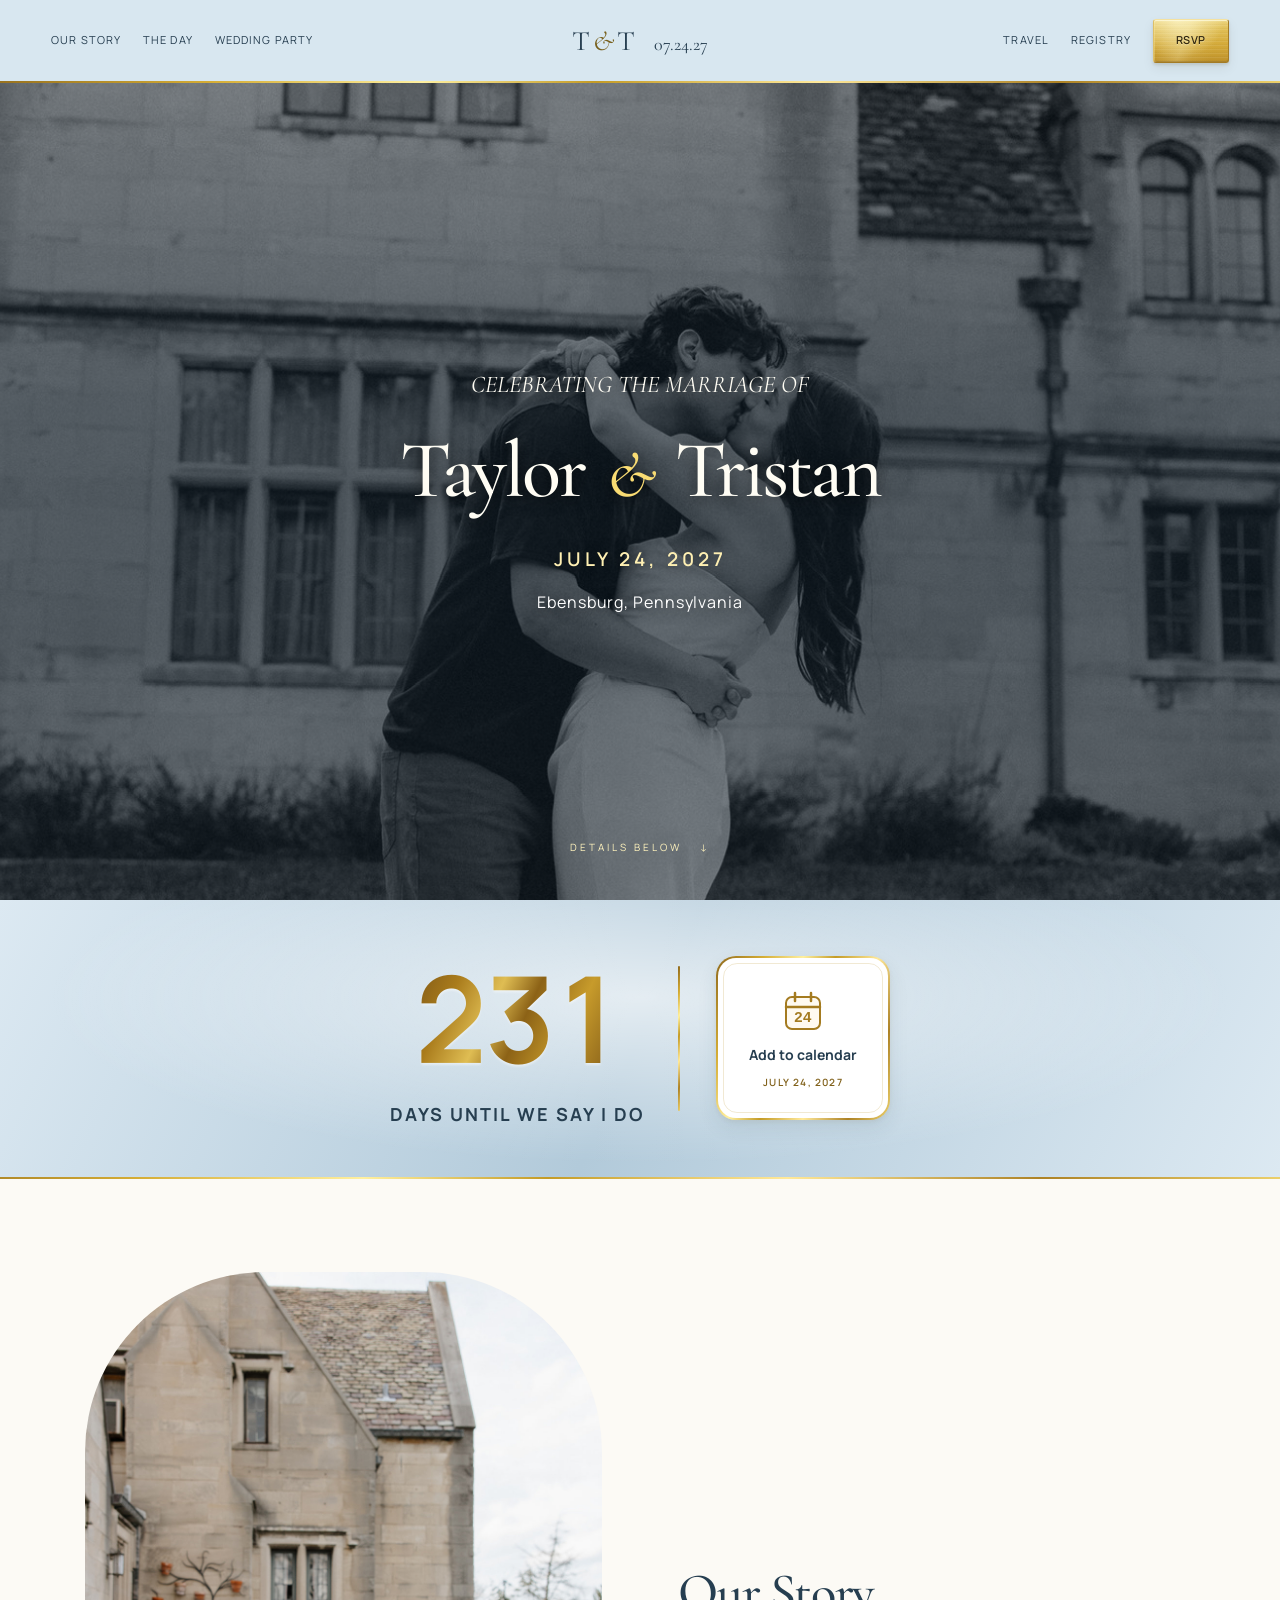
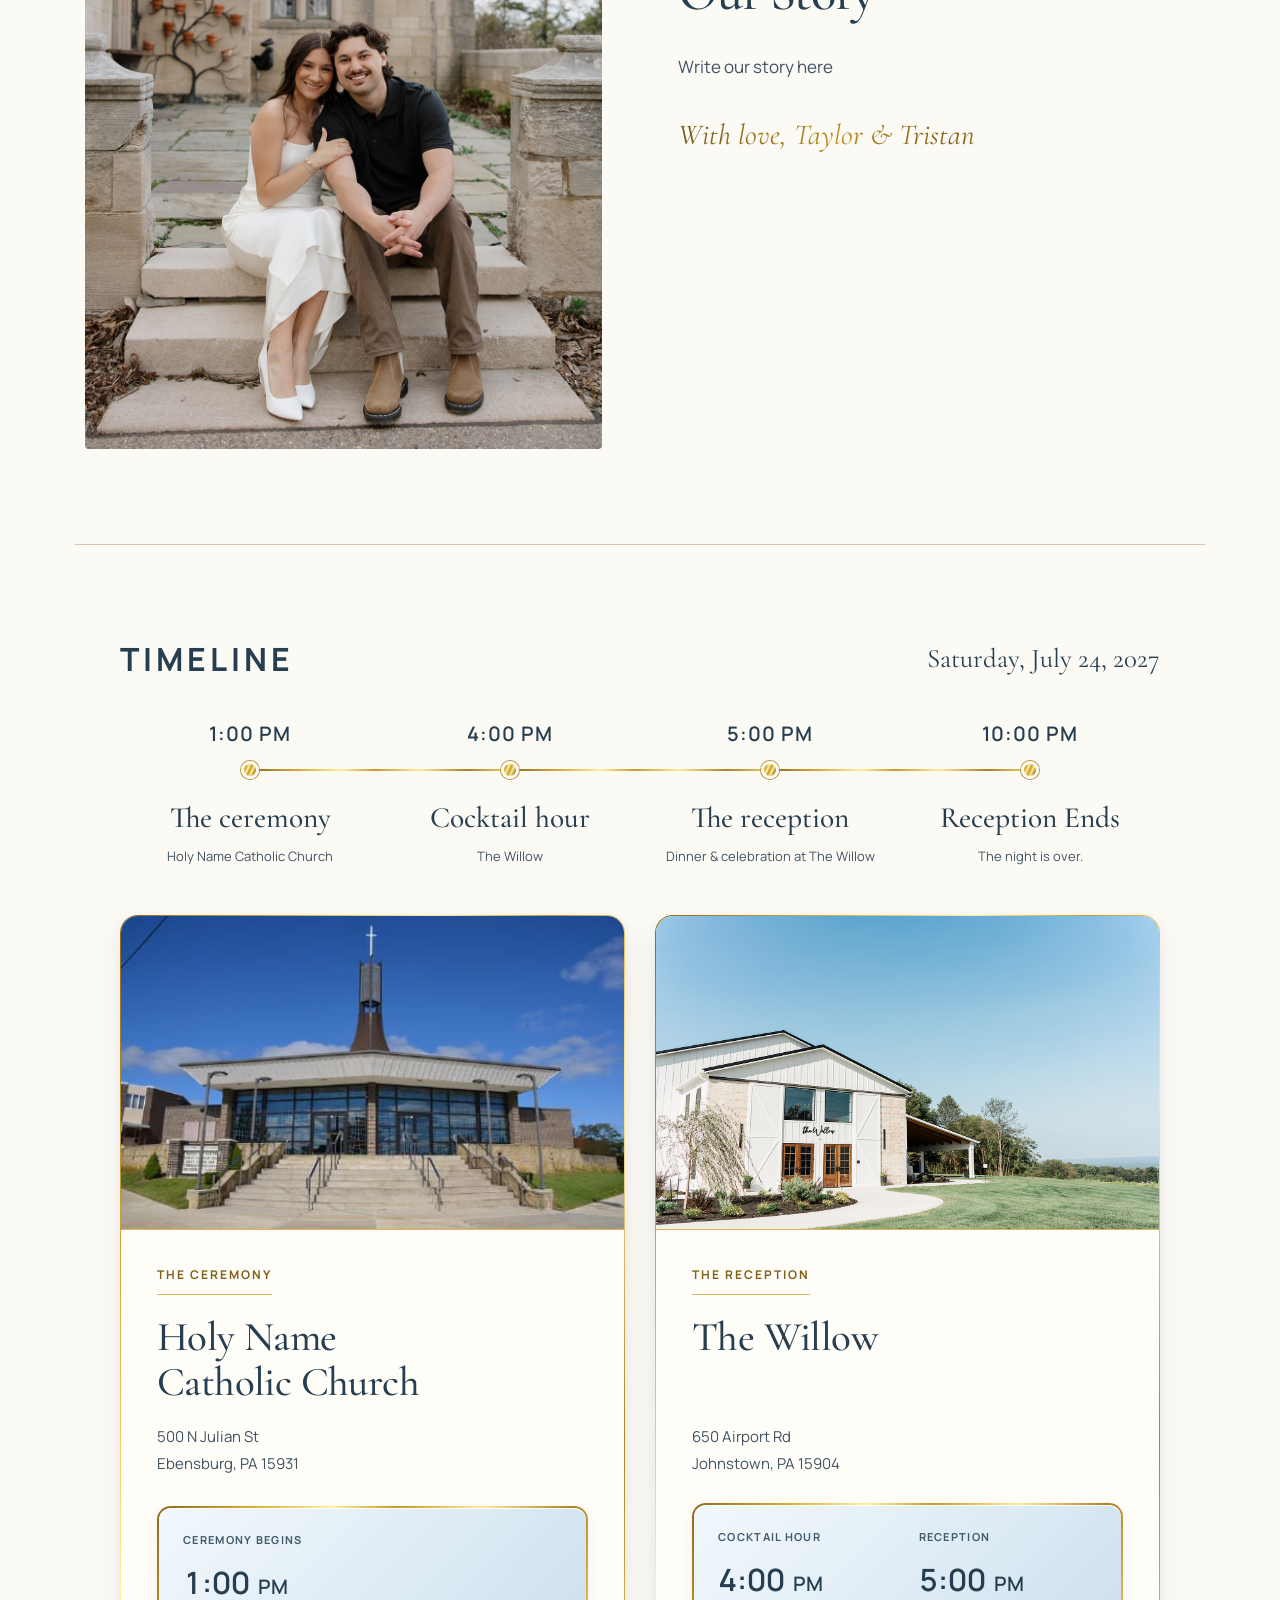
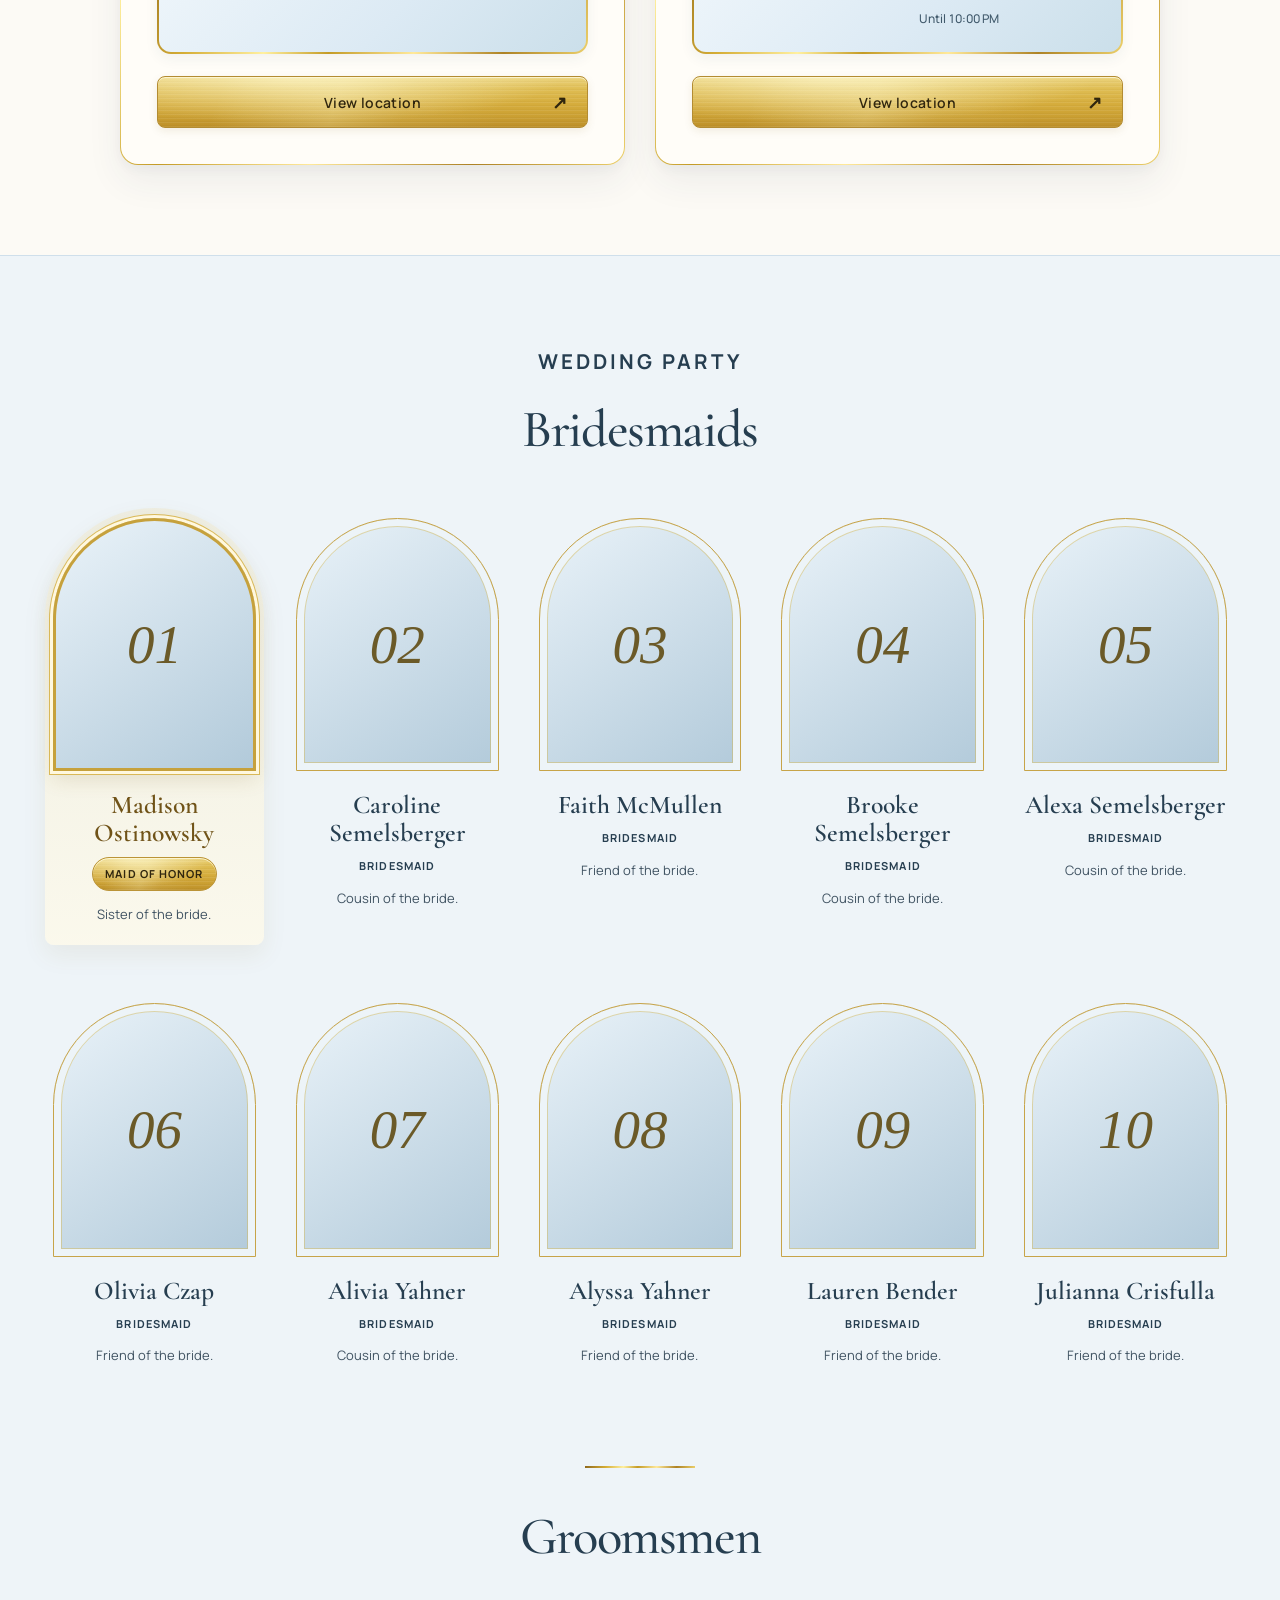
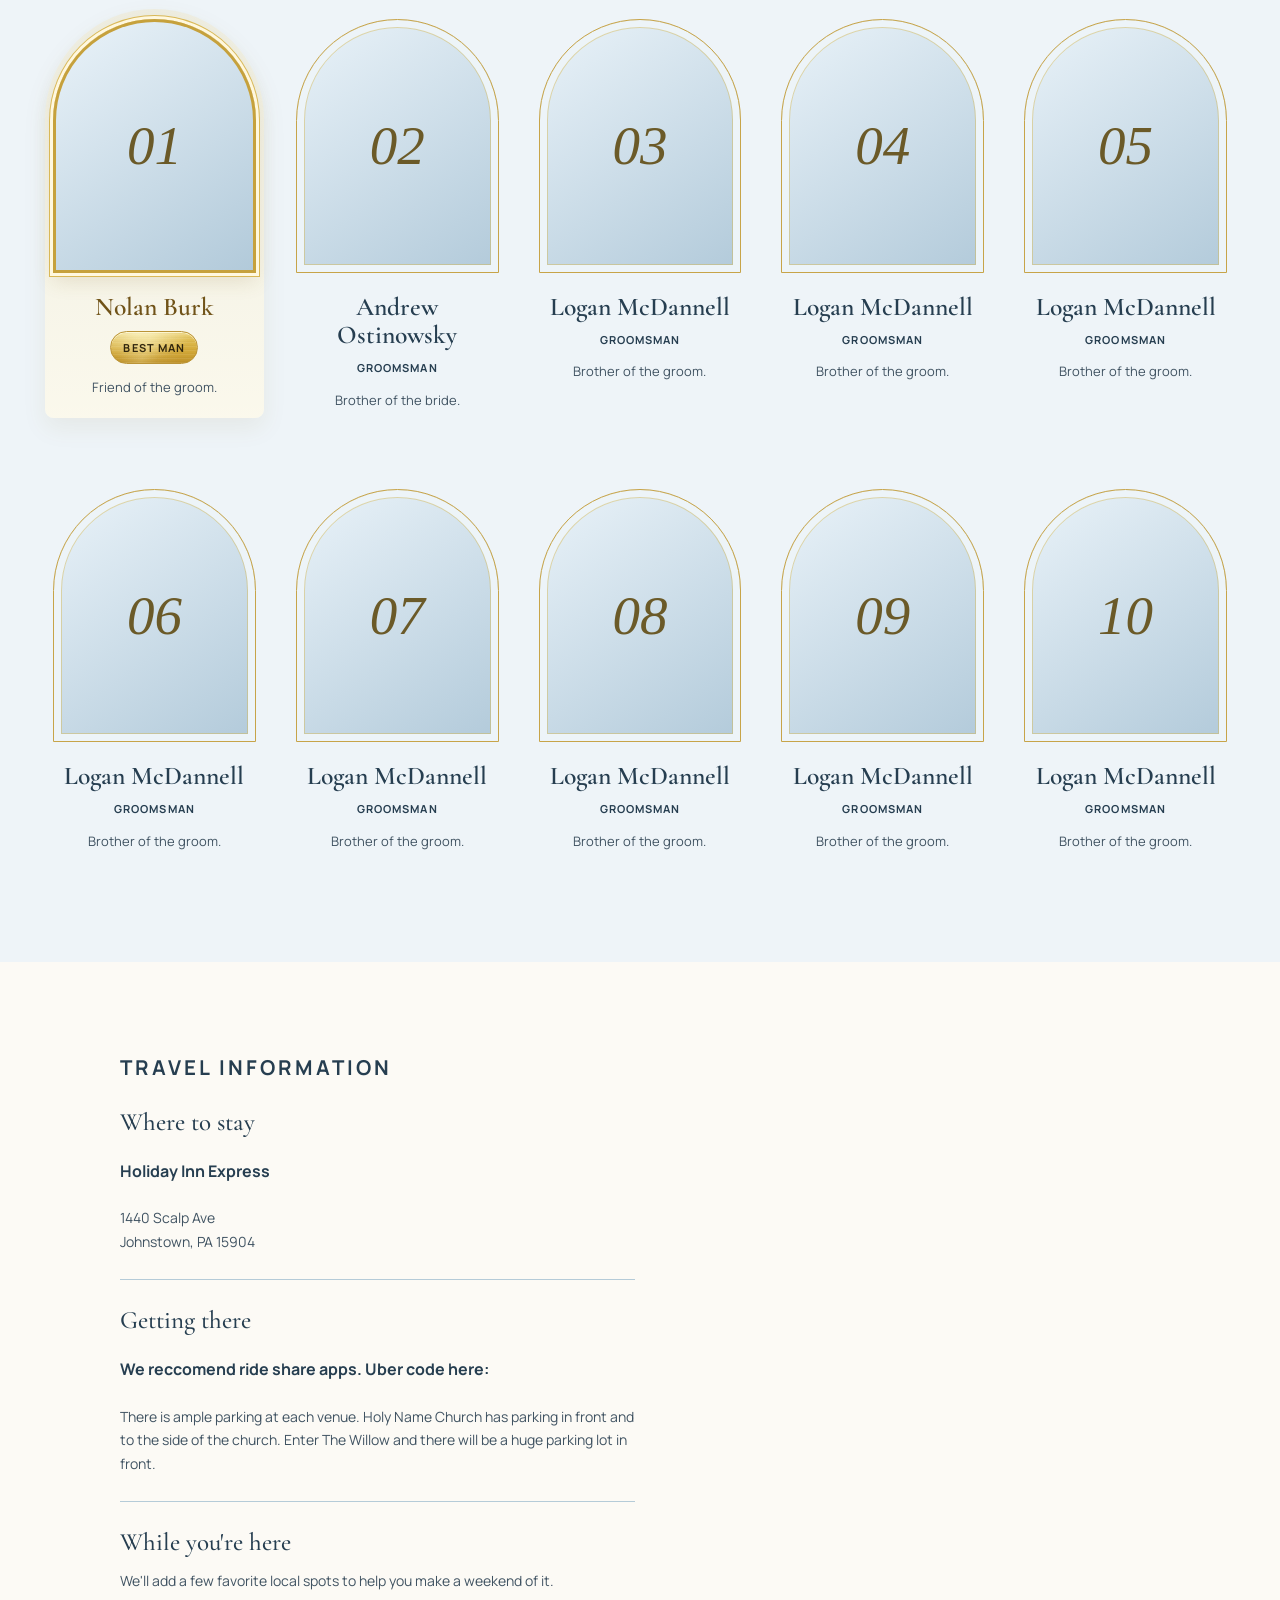
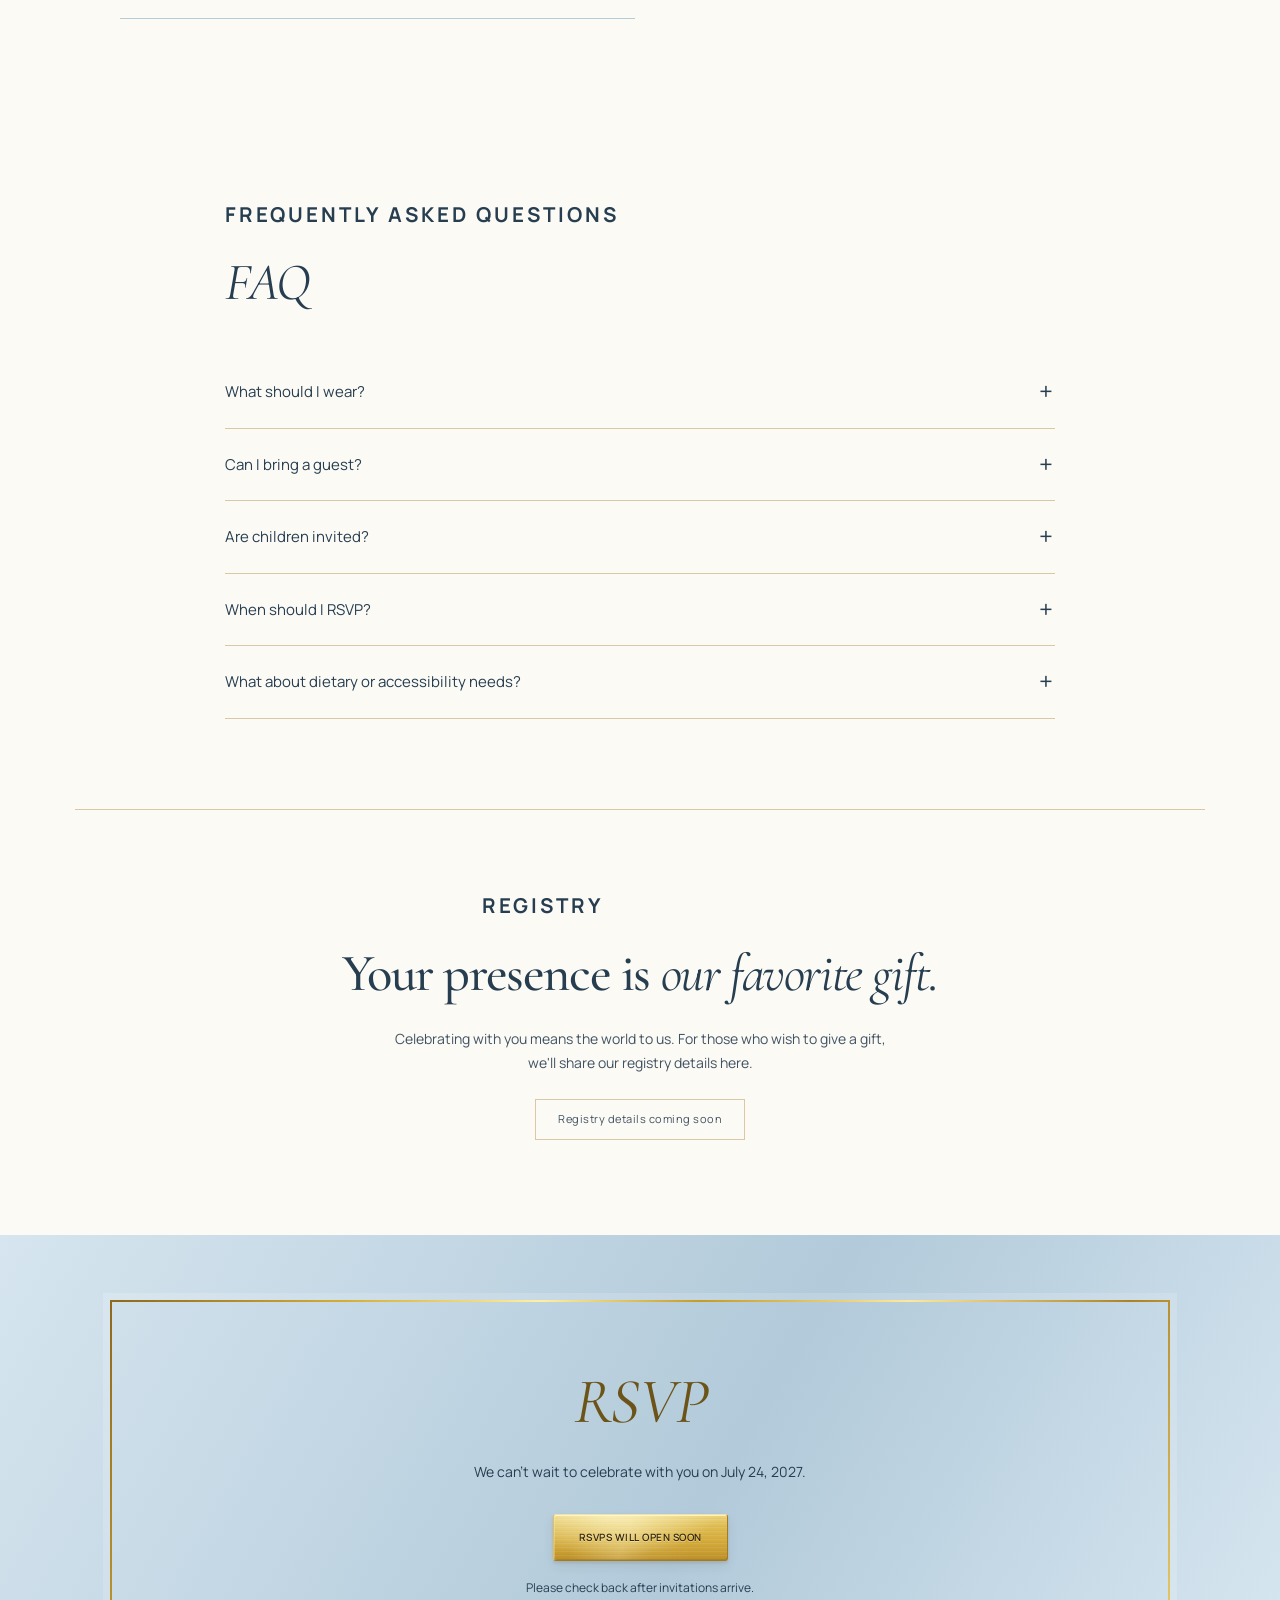
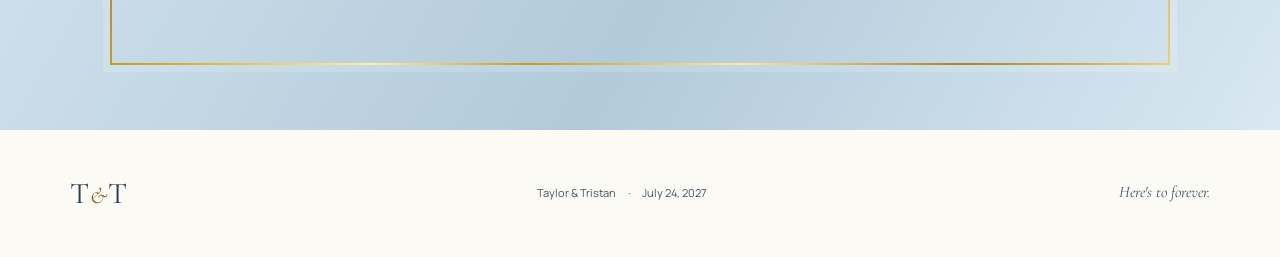
==== commit 4e570380: "changes mobile device wedding party" ====
--- a/index.html
+++ b/index.html
@@ -38,7 +38,7 @@
   <meta name="description" content="Join us in celebrating Taylor and Tristan on July 24, 2027. Wedding details, travel information, and RSVP updates.">
   <meta name="theme-color" content="#b2cada">
   <link rel="icon" href="./favicon.svg" type="image/svg+xml">
-  <link rel="stylesheet" href="./styles.css?v=14">
+  <link rel="stylesheet" href="./styles.css?v=15">
   <script src="./script.js?v=3" defer></script>
 </head>
 <body>
--- a/styles.css
+++ b/styles.css
@@ -1817,4 +1817,54 @@
     padding: 20px;
     gap: 20px;
   }
+}
+/* Wedding party: two across on phones */
+@media (max-width: 600px) {
+  #wedding-party > .section-wrap {
+    padding-left: 16px;
+    padding-right: 16px;
+  }
+
+  #wedding-party .party-grid {
+    display: grid;
+    grid-template-columns: repeat(2, minmax(0, 1fr));
+    width: 100%;
+    max-width: none;
+    gap: 30px 16px;
+  }
+
+  #wedding-party .party-grid > .party-card {
+    width: 100%;
+    min-width: 0;
+    max-width: none;
+    padding: 8px 4px 14px;
+  }
+
+  #wedding-party .party-portrait,
+  #wedding-party img.party-portrait {
+    width: 100%;
+    height: auto;
+    aspect-ratio: 4 / 5;
+  }
+
+  #wedding-party .party-card h3 {
+    margin: 16px 0 8px;
+    font-size: clamp(19px, 5vw, 25px);
+    line-height: 1.15;
+    overflow-wrap: anywhere;
+  }
+
+  #wedding-party .party-card h5 {
+    font-size: 10px;
+    letter-spacing: 0.6px;
+  }
+
+  #wedding-party .party-card:first-child h5 {
+    padding: 6px 8px;
+  }
+
+  #wedding-party .party-card p {
+    font-size: 12px;
+    line-height: 1.6;
+  }
 }
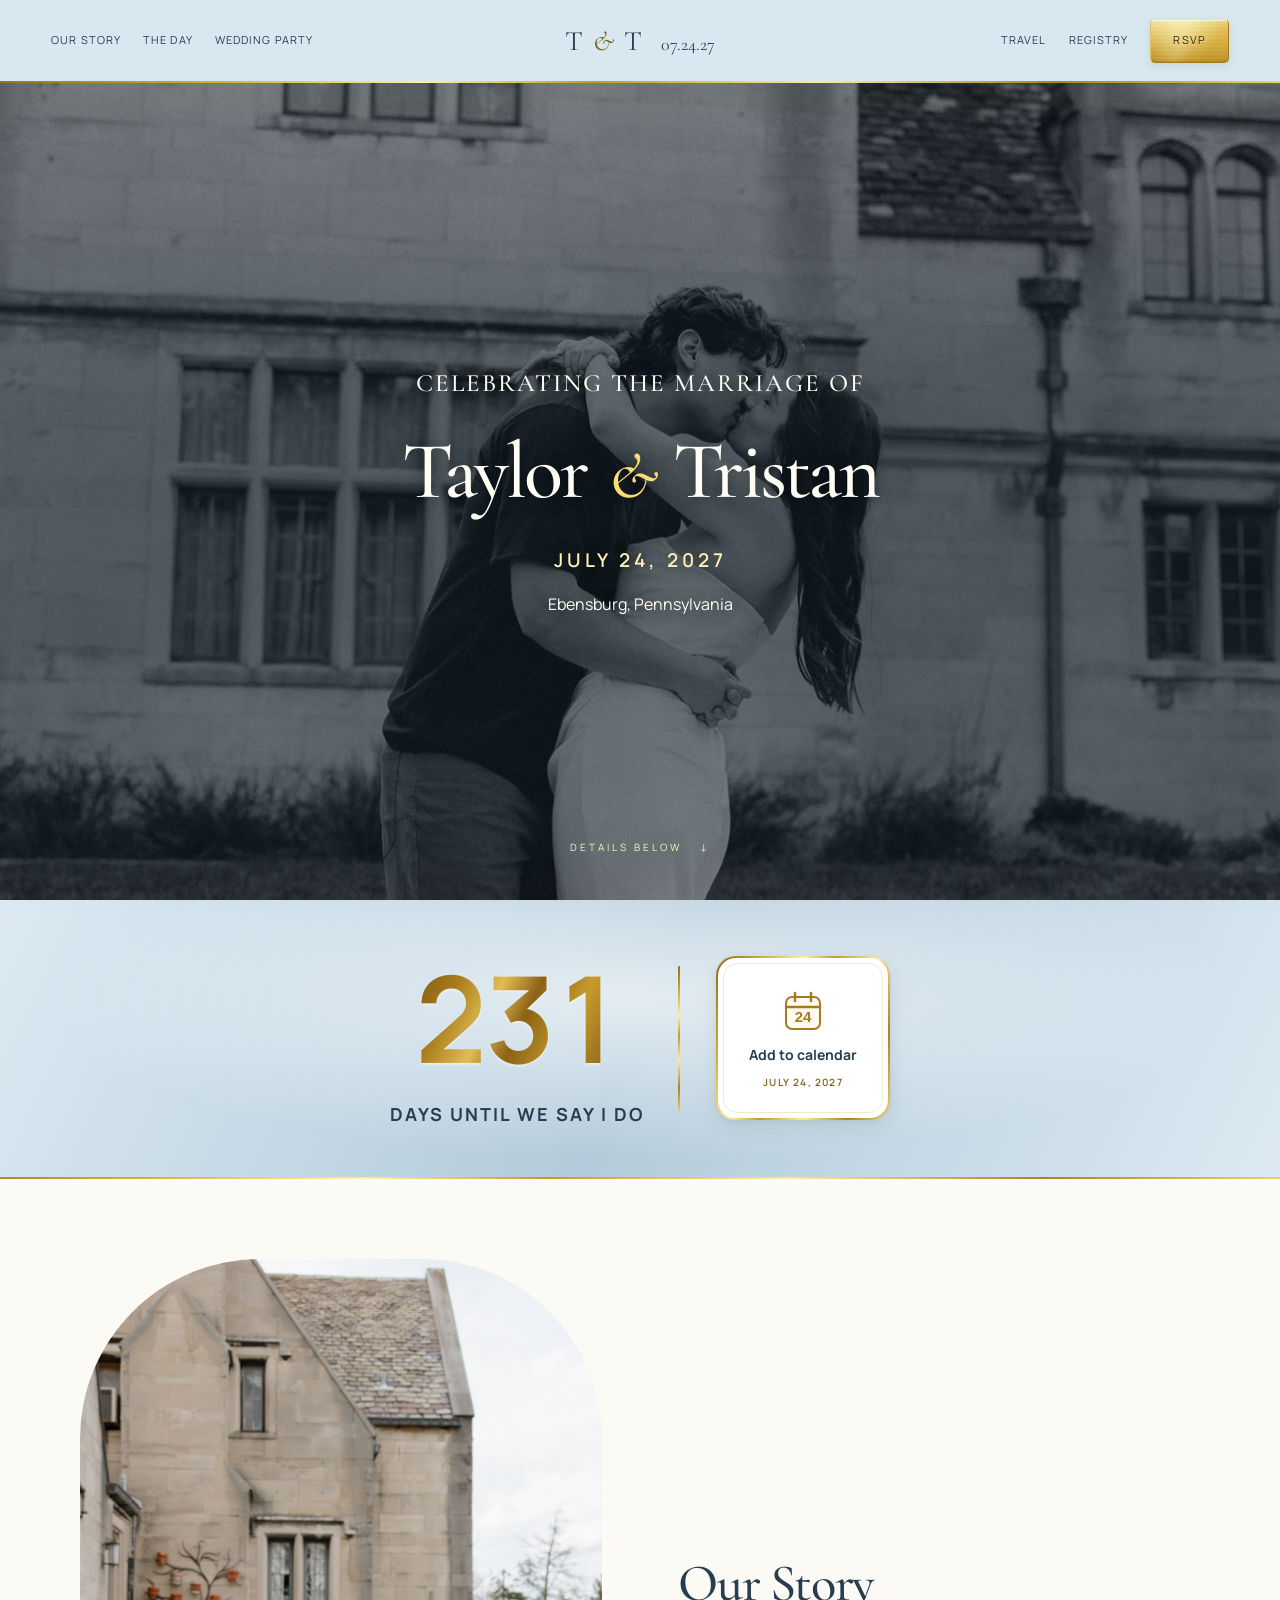
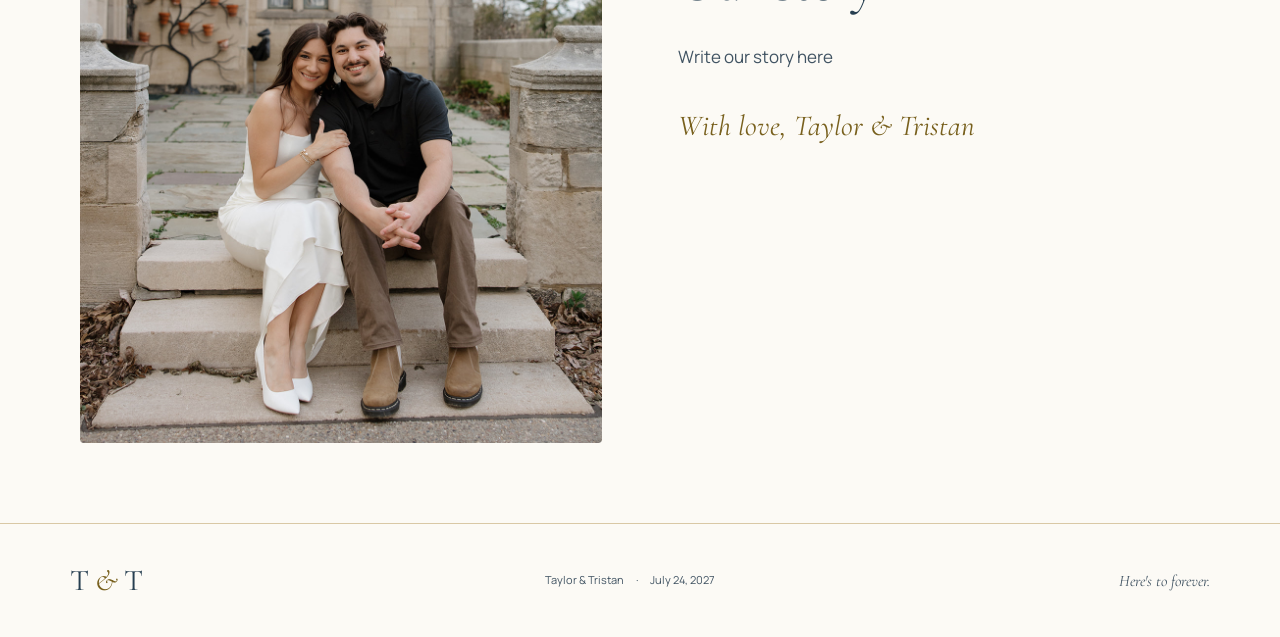
==== commit 03dc6463: "separates html pages" ====
--- a/index.html
+++ b/index.html
@@ -1,342 +1,152 @@
-<!doctype html>
+<!DOCTYPE html>
 <html lang="en">
-<head>
-  <script>(() => {  /* Prevent the browser from restoring an old scroll position. */  if ("scrollRestoration" in history) {
-      history.scrollRestoration = "manual";
-    }
-
-    /* Remove an RSVP anchor left over from a previous visit. */
-    if (window.location.hash.toLowerCase() === "#rsvp") {
-      history.replaceState(
-        history.state,
-        "",
-        window.location.pathname + window.location.search
-      );
-    }
-
-    /* Start at the top when no other section was requested. */
-    if (!window.location.hash) {
-      document.addEventListener("DOMContentLoaded", () => {
-        /* Respect a section link clicked while the page was loading. */
-        if (!window.location.hash) {
-          window.scrollTo({
-            top: 0,
-            left: 0,
-            behavior: "instant"
-          });
-        }
-      }, { once: true });
-    }
-  })();
-</script>
-  <link rel="preconnect" href="https://fonts.googleapis.com">
-<link rel="preconnect" href="https://fonts.gstatic.com" crossorigin>
-<link href="https://fonts.googleapis.com/css2?family=Cormorant+Garamond:ital,wght@0,400;0,500;0,600;1,400;1,500&family=Manrope:wght@400;500;600;700&display=swap"  rel="stylesheet">
-  <meta charset="utf-8">
-  <meta name="viewport" content="width=device-width, initial-scale=1">
-  <title>Taylor &amp; Tristan • July 24, 2027</title>
-  <meta name="description" content="Join us in celebrating Taylor and Tristan on July 24, 2027. Wedding details, travel information, and RSVP updates.">
-  <meta name="theme-color" content="#b2cada">
-  <link rel="icon" href="./favicon.svg" type="image/svg+xml">
-  <link rel="stylesheet" href="./styles.css?v=15">
-  <script src="./script.js?v=3" defer></script>
-</head>
-<body>
-  <a class="skip-link" href="#main">Skip to content</a>
+ <head>
+  <meta charset="utf-8"/>
+  <meta content="width=device-width, initial-scale=1" name="viewport"/>
+  <title>
+   Welcome • Taylor &amp; Tristan • July 24, 2027
+  </title>
+  <meta content="Welcome for Taylor and Tristan's wedding on July 24, 2027." name="description"/>
+  <meta content="#b2cada" name="theme-color"/>
+  <link href="./favicon.svg" rel="icon" type="image/svg+xml"/>
+  <link href="https://fonts.googleapis.com" rel="preconnect"/>
+  <link crossorigin="" href="https://fonts.gstatic.com" rel="preconnect"/>
+  <link href="https://fonts.googleapis.com/css2?family=Cormorant+Garamond:ital,wght@0,400;0,500;0,600;1,400;1,500&amp;family=Manrope:wght@400;500;600;700&amp;display=swap" rel="stylesheet"/>
+  <link href="./styles.css?v=17" rel="stylesheet"/>
+  <script defer="" src="./script.js?v=17">
+  </script>
+ </head>
+ <body>
+  <a class="skip-link" href="#main">
+   Skip to content
+  </a>
   <header class="site-header">
-    <nav class="nav-left" aria-label="Wedding navigation"><a href="#story">Our Story</a><a href="#celebration">The Day</a><a href="#wedding-party">Wedding Party</a></nav>
-    <a class="header-mark" href="#home" aria-label="Taylor and Tristan, home">T<span>&amp;</span>T <small>07.24.27</small></a>
-    <nav class="nav-right" aria-label="Guest information"><a href="#travel">Travel</a><a href="#registry">Registry</a><a class="nav-rsvp" href="#rsvp">RSVP</a></nav>
+   <nav aria-label="Wedding navigation" class="nav-left">
+    <a href="./index.html#story">
+     Our Story
+    </a>
+    <a href="./the-day.html">
+     The Day
+    </a>
+    <a href="./wedding-party.html">
+     Wedding Party
+    </a>
+   </nav>
+   <a aria-label="Taylor and Tristan, home" class="header-mark" href="./index.html">
+    T
+    <span>
+     &amp;
+    </span>
+    T
+    <small>
+     07.24.27
+    </small>
+   </a>
+   <nav aria-label="Guest information" class="nav-right">
+    <a href="./travel.html">
+     Travel
+    </a>
+    <a href="./registry.html">
+     Registry
+    </a>
+    <a class="nav-rsvp" href="./rsvp.html">
+     RSVP
+    </a>
+   </nav>
   </header>
   <main id="main">
-    <section class="hero" id="home" aria-labelledby="hero-title">
-      <img class="hero-photo" src="./assets/couple.jpg" alt="A couple sharing a joyful moment together" width="691" height="558" fetchpriority="high">
-      <div class="hero-shade" aria-hidden="true"></div>
-      <div class="hero-content">
-        <p class="hero-announcement">CELEBRATING THE MARRIAGE OF</p>
-        <h1 id="hero-title">Taylor <em>&amp;</em> Tristan</h1>
-        <p class="hero-date">JULY 24, 2027</p>
-        <p class="hero-place">Ebensburg, Pennsylvania</p>
+   <section aria-labelledby="hero-title" class="hero" id="home">
+    <img alt="A couple sharing a joyful moment together" class="hero-photo" fetchpriority="high" height="558" src="./assets/couple.jpg" width="691"/>
+    <div aria-hidden="true" class="hero-shade">
+    </div>
+    <div class="hero-content">
+     <p class="hero-announcement">
+      CELEBRATING THE MARRIAGE OF
+     </p>
+     <h1 id="hero-title">
+      Taylor
+      <em>
+       &amp;
+      </em>
+      Tristan
+     </h1>
+     <p class="hero-date">
+      JULY 24, 2027
+     </p>
+     <p class="hero-place">
+      Ebensburg, Pennsylvania
+     </p>
+    </div>
+    <a class="hero-bottom" href="#countdown">
+     DETAILS BELOW
+     <span aria-hidden="true">
+      ↓
+     </span>
+    </a>
+   </section>
+   <section aria-label="Wedding countdown" class="countdown-band" id="countdown">
+    <div class="countdown-display">
+     <strong id="days-left">
+      07.24.27
+     </strong>
+     <span id="countdown-label">
+      Our wedding day
+     </span>
+    </div>
+    <a class="text-link calendar-button" download="" href="./wedding.ics">
+     <!-- Decorative calendar icon showing our wedding date -->
+     <svg aria-hidden="true" class="calendar-icon" fill="none" focusable="false" height="48" viewbox="0 0 48 48" width="48">
+      <rect fill="#fffaf0" height="32" rx="6" stroke="currentColor" stroke-width="2" width="34" x="7" y="10">
+      </rect>
+      <path d="M7 20H41M16 6V14M32 6V14" stroke="currentColor" stroke-linecap="round" stroke-width="2.5">
+      </path>
+      <text fill="currentColor" font-family="Arial, sans-serif" font-size="15" font-weight="700" text-anchor="middle" x="24" y="35">
+       24
+      </text>
+     </svg>
+     <span class="calendar-label">
+      Add to calendar
+     </span>
+     <span class="calendar-date">
+      JULY 24, 2027
+     </span>
+    </a>
+   </section>
+   <section aria-labelledby="intro-title" class="intro section-wrap" id="story">
+    <div class="story-layout">
+     <img alt="Taylor and Tristan together" class="couple-photo" loading="lazy" src="./assets/couple_standing.jpg"/>
+     <div class="story-copy">
+      <h2 id="intro-title">
+       Our Story
+      </h2>
+      <p>
+       Write our story here
+      </p>
+      <div class="signature">
+       With love, Taylor &amp; Tristan
       </div>
-      <a class="hero-bottom" href="#countdown">DETAILS BELOW <span aria-hidden="true">↓</span></a>
-    </section>
-    <section class="countdown-band" id="countdown" aria-label="Wedding countdown">
-      <div class="countdown-display"><strong id="days-left">07.24.27</strong><span id="countdown-label">Our wedding day</span></div>
-<a class="text-link calendar-button" href="./wedding.ics" download>
-  <!-- Decorative calendar icon showing our wedding date -->
-  <svg
-    class="calendar-icon"
-    viewBox="0 0 48 48"
-    width="48"
-    height="48"
-    fill="none"
-    aria-hidden="true"
-    focusable="false"
-  >
-    <rect
-      x="7" y="10" width="34" height="32" rx="6"
-      fill="#fffaf0"
-      stroke="currentColor"
-      stroke-width="2"
-    />
-    <path
-      d="M7 20H41M16 6V14M32 6V14"
-      stroke="currentColor"
-      stroke-width="2.5"
-      stroke-linecap="round"
-    />
-    <text
-      x="24" y="35"
-      text-anchor="middle"
-      fill="currentColor"
-      font-family="Arial, sans-serif"
-      font-size="15"
-      font-weight="700"
-    >24</text>
-  </svg>
-
-  <span class="calendar-label">Add to calendar</span>
-  <span class="calendar-date">JULY 24, 2027</span>
-</a>    </section>
-
-<section id="story" class="intro section-wrap" aria-labelledby="intro-title">
-  <div class="story-layout">
-    <img
-      class="couple-photo"
-      src="./assets/couple_standing.jpg"
-      alt="Taylor and Tristan together"
-      loading="lazy"
-    >
-
-    <div class="story-copy">
-      <h2 id="intro-title">Our Story</h2>
-
-      <p>Write our story here</p>
-
-      <div class="signature">
-        With love, Taylor &amp; Tristan
-      </div>
+     </div>
     </div>
-  </div>
-</section>
-
-<section
-  class="celebration section-wrap"
-  id="celebration"
-  aria-labelledby="celebration-title"
->
-  <div class="section-heading">
-    <h2 id="celebration-title" class="eyebrow">Timeline</h2>
-
-    <p class="timeline-date">
-      <time datetime="2027-07-24">Saturday, July 24, 2027</time>
-    </p>
-  </div>
-<!-- Wedding-day timeline: edit the times and labels here. -->
-<ol class="day-timeline" aria-label="Wedding day schedule">
-  <li>
-    <time datetime="2027-07-24T13:00:00-04:00">1:00 PM</time>
-    <span class="timeline-dot" aria-hidden="true"></span>
-    <h3>The ceremony</h3>
-    <p>Holy Name Catholic Church</p>
-  </li>
-
-  <li>
-    <time datetime="2027-07-24T16:00:00-04:00">4:00 PM</time>
-    <span class="timeline-dot" aria-hidden="true"></span>
-    <h3>Cocktail hour</h3>
-    <p>The Willow</p>
-  </li>
-
-  <li>
-    <time datetime="2027-07-24T17:00:00-04:00">5:00 PM</time>
-    <span class="timeline-dot" aria-hidden="true"></span>
-    <h3>The reception</h3>
-    <p>Dinner &amp; celebration at The Willow</p>
-  </li>
-  <li>
-  <time datetime="2027-07-24T22:00:00-04:00">10:00 PM</time>
-  <span class="timeline-dot" aria-hidden="true"></span>
-  <h3>Reception Ends</h3>
-  <p>The night is over.</p>
-</li>
-</ol>
-<div class="event-grid">
-
-  <!-- CEREMONY VENUE -->
-  <article class="event-card">
-    <img
-      class="venue-photo"
-      src="./assets/holy-name.jpg"
-      alt="Holy Name Catholic Church in Ebensburg"
-      loading="lazy"
-    >
-
-    <div class="event-content">
-      <span class="card-number">The Ceremony</span>
-
-      <h3>Holy Name<br>Catholic Church</h3>
-
-      <address class="venue-location">
-        500 N Julian St<br>
-        Ebensburg, PA 15931
-      </address>
-
-      <dl class="venue-schedule">
-        <div>
-          <dt>Ceremony begins</dt>
-          <dd>
-            <time datetime="2027-07-24T13:00:00-04:00">
-              1:00 <span>PM</span>
-            </time>
-          </dd>
-        </div>
-      </dl>
-
-      <a
-        class="text-link venue-map"
-        href="https://www.google.com/maps/search/?api=1&amp;query=500+N+Julian+St+Ebensburg+PA+15931"
-        target="_blank"
-        rel="noopener noreferrer"
-        aria-label="View Holy Name Catholic Church on Google Maps"
-      >
-        View location
-        <span aria-hidden="true">↗</span>
-      </a>
-    </div>
-  </article>
-
-  <!-- RECEPTION VENUE -->
-  <article class="event-card">
-    <img
-      class="venue-photo"
-      src="./assets/the-willow.jpg"
-      alt="The Willow in Johnstown"
-      loading="lazy"
-    >
-
-    <div class="event-content">
-      <span class="card-number">The Reception</span>
-
-      <h3>The Willow</h3>
-
-      <address class="venue-location">
-        650 Airport Rd<br>
-        Johnstown, PA 15904
-      </address>
-
-      <dl class="venue-schedule">
-        <div>
-          <dt>Cocktail hour</dt>
-          <dd>
-            <time datetime="2027-07-24T16:00:00-04:00">
-              4:00 <span>PM</span>
-            </time>
-          </dd>
-        </div>
-
-        <div>
-          <dt>Reception</dt>
-          <dd>
-            <time datetime="2027-07-24T17:00:00-04:00">
-              5:00 <span>PM</span>
-            </time>
-
-            <small class="venue-end-time">
-              Until
-              <time datetime="2027-07-24T22:00:00-04:00">
-                10:00 PM
-              </time>
-            </small>
-          </dd>
-        </div>
-      </dl>
-
-      <a
-        class="text-link venue-map"
-        href="https://www.google.com/maps/search/?api=1&amp;query=650+Airport+Rd+Johnstown+PA+15904"
-        target="_blank"
-        rel="noopener noreferrer"
-        aria-label="View The Willow on Google Maps"
-      >
-        View location
-        <span aria-hidden="true">↗</span>
-      </a>
-    </div>
-  </article>
-
-</div>
-
-</section>
-
-    <section class="party-section" id="wedding-party" aria-labelledby="party-title"><div class="section-wrap">
-      <div class="party-heading"><p class="eyebrow">Wedding Party</p><h2 id="party-title">Bridesmaids</h2></div>
-      <div class="party-grid">
-        <!-- EDIT: Replace each title and coming-soon line with a wedding party member's name and role. Duplicate an article to add more people. Replace the party-portrait div with an img using class="party-portrait" and a descriptive alt to add their photo. -->
-        <article class="party-card"><div class="party-portrait" aria-hidden="true"><span>01</span></div><h3>Madison Ostinowsky</h3><h5>Maid of Honor</h5><p>Sister of the bride.</p></article>
-        <article class="party-card"><div class="party-portrait" aria-hidden="true"><span>02</span></div><h3>Caroline Semelsberger</h3><h5>Bridesmaid</h5><p>Cousin of the bride.</p></article>
-        <article class="party-card"><div class="party-portrait" aria-hidden="true"><span>03</span></div><h3>Faith McMullen</h3><h5>Bridesmaid</h5><p>Friend of the bride.</p></article>
-        <article class="party-card"><div class="party-portrait" aria-hidden="true"><span>04</span></div><h3>Brooke Semelsberger</h3><h5>Bridesmaid</h5><p>Cousin of the bride.</p></article>
-        <article class="party-card"><div class="party-portrait" aria-hidden="true"><span>05</span></div><h3>Alexa Semelsberger</h3><h5>Bridesmaid</h5><p>Cousin of the bride.</p></article>
-        <article class="party-card"><div class="party-portrait" aria-hidden="true"><span>06</span></div><h3>Olivia Czap</h3><h5>Bridesmaid</h5><p>Friend of the bride.</p></article>
-        <article class="party-card"><div class="party-portrait" aria-hidden="true"><span>07</span></div><h3>Alivia Yahner</h3><h5>Bridesmaid</h5><p>Cousin of the bride.</p></article>
-        <article class="party-card"><div class="party-portrait" aria-hidden="true"><span>08</span></div><h3>Alyssa Yahner</h3><h5>Bridesmaid</h5><p>Friend of the bride.</p></article>
-        <article class="party-card"><div class="party-portrait" aria-hidden="true"><span>09</span></div><h3>Lauren Bender</h3><h5>Bridesmaid</h5><p>Friend of the bride.</p></article>
-        <article class="party-card"><div class="party-portrait" aria-hidden="true"><span>10</span></div><h3>Julianna Crisfulla</h3><h5>Bridesmaid</h5><p>Friend of the bride.</p></article>
-
-      </div>
-      <div class="party-heading"><h2 id="groomsmen-title">Groomsmen</h2></div>
-      <div class="party-grid">
-          <article class="party-card"><div class="party-portrait" aria-hidden="true"><span>01</span></div><h3>Nolan Burk</h3><h5>Best Man</h5><p>Friend of the groom.</p></article>
-          <article class="party-card"><div class="party-portrait" aria-hidden="true"><span>02</span></div><h3>Andrew Ostinowsky</h3><h5>Groomsman</h5><p>Brother of the bride.</p></article>
-          <article class="party-card"><div class="party-portrait" aria-hidden="true"><span>03</span></div><h3>Logan McDannell</h3><h5>Groomsman</h5><p>Brother of the groom.</p></article>     
-          <article class="party-card"><div class="party-portrait" aria-hidden="true"><span>04</span></div><h3>Logan McDannell</h3><h5>Groomsman</h5><p>Brother of the groom.</p></article>     
-          <article class="party-card"><div class="party-portrait" aria-hidden="true"><span>05</span></div><h3>Logan McDannell</h3><h5>Groomsman</h5><p>Brother of the groom.</p></article>     
-          <article class="party-card"><div class="party-portrait" aria-hidden="true"><span>06</span></div><h3>Logan McDannell</h3><h5>Groomsman</h5><p>Brother of the groom.</p></article>     
-          <article class="party-card"><div class="party-portrait" aria-hidden="true"><span>07</span></div><h3>Logan McDannell</h3><h5>Groomsman</h5><p>Brother of the groom.</p></article>     
-          <article class="party-card"><div class="party-portrait" aria-hidden="true"><span>08</span></div><h3>Logan McDannell</h3><h5>Groomsman</h5><p>Brother of the groom.</p></article>     
-          <article class="party-card"><div class="party-portrait" aria-hidden="true"><span>09</span></div><h3>Logan McDannell</h3><h5>Groomsman</h5><p>Brother of the groom.</p></article>     
-          <article class="party-card"><div class="party-portrait" aria-hidden="true"><span>10</span></div><h3>Logan McDannell</h3><h5>Groomsman</h5><p>Brother of the groom.</p></article>     
-
-        
-        </div>
-    </div>
-  </section>
-
-    <section class="travel-band" id="travel" aria-labelledby="travel-title"><div class="section-wrap travel-layout">
-      <div><p class="eyebrow">Travel Information</p>
-      <div class="travel-details">
-        <article><h3>Where to stay</h3><h4>Holiday Inn Express</h4><p>1440 Scalp Ave<br>Johnstown, PA 15904</p></article>
-        <article><h3>Getting there</h3><h4>We reccomend ride share apps. Uber code here: </h4><p>There is ample parking at each venue. Holy Name Church has parking in front and to the side of the church. Enter The Willow and there will be a huge parking lot in front.</p></article>
-        <article><h3>While you're here</h3><!-- EDIT: favorite local restaurants, coffee shops, and activities. --><p>We'll add a few favorite local spots to help you make a weekend of it.</p></article>
-      </div>
-      </div>
-    </div></section>
-
-    <section class="faq section-wrap" id="questions" aria-labelledby="faq-title">
-      <div class="section-heading"><div><p class="eyebrow">Frequently Asked Questions</p><h2 id="faq-title"><em>FAQ</em></h2></div></div>
-      <!-- EDIT: Replace these answers with your confirmed plans and policies. -->
-      <details><summary>What should I wear?</summary><p>We'll share the dress code here once the details are finalized.</p></details>
-      <details><summary>Can I bring a guest?</summary><p>Please refer to the names on your invitation for who is included in your party.</p></details>
-      <details><summary>Are children invited?</summary><p>We'll share more information about this with our invitations.</p></details>
-      <details><summary>When should I RSVP?</summary><p>Our RSVP deadline and response form will be posted here when invitations are sent.</p></details>
-      <details><summary>What about dietary or accessibility needs?</summary><p>Please fill out the allergies section on your RSVP.</p></details>
-    </section>
-
-    <section class="registry section-wrap" id="registry" aria-labelledby="registry-title"><p class="eyebrow">Registry</p><h2 id="registry-title">Your presence is <em>our favorite gift.</em></h2><p>Celebrating with you means the world to us. For those who wish to give a gift, we'll share our registry details here.</p>
-      <!-- EDIT: To add a registry, replace the coming-soon line with the link below and insert its real URL. -->
-      <!-- <a class="button" href="YOUR_REGISTRY_URL" target="_blank" rel="noopener noreferrer">Visit our registry ↗</a> -->
-      <p class="status-pill">Registry details coming soon</p>
-    </section>
-
-    <section class="rsvp" id="rsvp" aria-labelledby="rsvp-title"><div class="rsvp-inner"><h2 id="rsvp-title"><em>RSVP</em></h2><p>We can't wait to celebrate with you on July 24, 2027.</p>
-      <!-- EDIT: When your form is ready, replace the status paragraph with the RSVP link below and paste the published responder URL. -->
-      <!-- <a class="button button-light" href="YOUR_RSVP_FORM_URL" target="_blank" rel="noopener noreferrer">RSVP now ↗</a> -->
-      <p class="rsvp-status">RSVPs will open soon</p>
-      <!-- EDIT: Add your RSVP deadline and contact email here when ready. -->
-      <p class="small">Please check back after invitations arrive.</p>
-    </div></section>
+   </section>
   </main>
-  <footer><a class="monogram" href="#home" aria-label="Back to top">T<span>&amp;</span>T</a><p>Taylor &amp; Tristan <span aria-hidden="true">·</span> July 24, 2027</p><p class="footer-note">Here's to forever.</p></footer>
-</body>
+  <footer>
+   <a aria-label="Taylor and Tristan, home" class="monogram" href="./index.html">
+    T
+    <span>
+     &amp;
+    </span>
+    T
+   </a>
+   <p>
+    Taylor &amp; Tristan
+    <span aria-hidden="true">
+     ·
+    </span>
+    July 24, 2027
+   </p>
+   <p class="footer-note">
+    Here's to forever.
+   </p>
+  </footer>
+ </body>
 </html>
--- a/styles.css
+++ b/styles.css
@@ -1,1870 +1,243 @@
-/* Sky blue sampled approximately from the supplied dress photo: #B2CADA.
-   Gold accents: #BE9B55; darker gold for readable text: #674b20. */
-:root{--paper:#fcfaf5;--ink:#263e50;--blue:#b2cada;--blue-light:#e7f0f6;--muted:#405362;--line:#d9c8a5;--gold:#674b20;--gold-accent:#be9b55;--white:#ffffff}
-*{box-sizing:border-box}html{scroll-behavior:smooth;scroll-padding-top:105px}body{margin:0;background:var(--paper);color:var(--ink);font:16px/1.7 Arial,Helvetica,sans-serif}a{color:inherit;text-underline-offset:5px}a,button,summary{-webkit-tap-highlight-color:transparent}a:focus-visible,summary:focus-visible{outline:3px solid var(--gold);outline-offset:6px}h1,h2,h3,p{margin:0}h1,h2,h3,.signature,.monogram{font-family:Georgia,'Times New Roman',serif;font-weight:400}h2{font-size:clamp(34px,4.1vw,56px);line-height:1.12;letter-spacing:-1.4px}h2 em{font-weight:400}h3{font-size:29px;line-height:1.2}p{max-width:65ch}.eyebrow{text-transform:uppercase;font-size:10px;letter-spacing:2.7px;font-weight:600;margin-bottom:24px;line-height:1.7}.small{font-size:14px}.skip-link{position:absolute;top:-90px;left:12px;z-index:10;background:var(--white);padding:12px}.skip-link:focus{top:12px}.site-header{position:sticky;top:0;z-index:5;min-height:83px;background:var(--paper);border-bottom:1px solid var(--line);display:flex;align-items:center;justify-content:space-between;padding:15px 5.5%;gap:24px}.monogram{text-decoration:none;font-size:30px;letter-spacing:-2px;white-space:nowrap}.monogram span{font-style:italic;font-size:23px;margin:0 3px;color:var(--gold)}nav{display:flex;align-items:center;gap:30px}nav a{font-size:11px;letter-spacing:1.1px;text-transform:uppercase;text-decoration:none;min-height:44px;display:inline-flex;align-items:center}nav a:hover{text-decoration:underline}.nav-rsvp{border:1px solid var(--gold-accent);padding:7px 21px}.hero{min-height:665px;position:relative;display:grid;place-items:center;text-align:center;padding:105px 35px 95px;overflow:hidden;background:radial-gradient(ellipse at 50% 15%,#f6fafc 5%,#b2cada 130%)}.hero-border{position:absolute;inset:25px;border:1px solid var(--gold-accent);pointer-events:none}.hero-border:before{content:'';position:absolute;inset:7px;border:1px solid #e2d4b6}.hero-content{position:relative;z-index:1}.hero .eyebrow{margin-bottom:30px}.hero h1{font-size:clamp(58px,8.7vw,126px);line-height:1.1;letter-spacing:-5px}.hero h1 em{font-size:.7em;color:var(--gold);display:inline-block;margin:0 .12em}.hero-subtitle{font:italic 25px Georgia,serif;margin:22px auto 36px}.date-line{display:flex;align-items:center;justify-content:center;gap:24px}.date-line>span:not(.date){font-size:9px;text-transform:uppercase;letter-spacing:2px}.date{font:26px Georgia,serif;border-left:1px solid var(--gold-accent);border-right:1px solid var(--gold-accent);padding:0 24px}.location{font-size:13px;color:var(--muted);margin:25px auto 30px}.actions{display:flex;justify-content:center;align-items:center;gap:26px;flex-wrap:wrap}.button{display:inline-flex;align-items:center;justify-content:center;gap:26px;min-height:49px;background:var(--blue);color:var(--ink);font-size:10px;text-transform:uppercase;letter-spacing:1.6px;text-decoration:none;padding:15px 26px;border:1px solid var(--gold-accent)}.button:hover{background:#9bbdd3}.text-link{font-size:11px;letter-spacing:.5px}.hero-bottom{position:absolute;bottom:48px;left:0;right:0;font-size:9px;letter-spacing:2px;margin:auto}.hero-bottom span{margin-left:13px}.botanical{position:absolute;font-family:Georgia,serif;font-size:330px;font-weight:100;color:var(--gold-accent);opacity:.12;line-height:1;pointer-events:none}.botanical-left{left:-85px;bottom:5px;transform:rotate(25deg)}.botanical-right{right:-85px;top:10px;transform:rotate(-25deg)}.section-wrap{max-width:1130px;margin:auto;padding:90px 45px}.intro{text-align:center;max-width:810px;padding-top:93px;padding-bottom:95px}.intro>p:not(.eyebrow){margin:27px auto 0;color:var(--muted);font-size:15px}.signature{font-style:italic;font-size:23px;margin-top:27px}.couple-photo{display:block;width:100%;height:auto;max-height:540px;object-fit:cover;border-radius:240px 240px 0 0;margin:40px auto 0}.celebration{border-top:1px solid var(--line)}.section-heading{display:flex;justify-content:space-between;align-items:flex-end;gap:30px;margin-bottom:44px}.section-heading>p{color:var(--muted);font-size:13px;white-space:nowrap}.section-heading .eyebrow{margin-bottom:17px}.event-grid{display:grid;grid-template-columns:1fr 1fr;gap:26px}.event-card{border:1px solid var(--line);padding:37px 38px 40px;background:var(--white)}.card-number{font:italic 29px Georgia,serif;color:var(--gold);display:block;margin-bottom:34px}.event-kicker{text-transform:uppercase;letter-spacing:1.6px;font-size:9px;margin:14px 0 25px}.event-card p:not(.event-kicker){color:var(--muted);font-size:14px}.event-card .small{margin-top:7px}.event-card .text-link{display:inline-block;margin-top:18px}.section-note{text-align:center;font-size:12px;color:var(--muted);margin:24px auto 0}.travel-band{background:var(--blue-light)}.travel-layout{display:grid;grid-template-columns:1.2fr 1fr;gap:95px;align-items:start}.travel-layout>div>p:not(.eyebrow){margin-top:27px;font-size:14px;color:var(--muted)}.travel-details article{padding:0 0 25px;border-bottom:1px solid #b5cbd8;margin-bottom:25px}.travel-details article:last-child{margin-bottom:0}.travel-details h3{font-size:25px}.travel-details p{font-size:14px;color:var(--muted);margin-top:12px}.faq{max-width:920px}details{border-bottom:1px solid var(--line)}summary{cursor:pointer;padding:23px 32px 23px 0;position:relative;font-size:15px;list-style:none}summary::-webkit-details-marker{display:none}summary:after{content:'+';position:absolute;right:2px;font-size:24px;line-height:1}details[open] summary:after{content:'−'}details p{padding:0 25px 25px 0;color:var(--muted);font-size:14px}.registry{text-align:center;border-top:1px solid var(--line);padding-top:80px;padding-bottom:95px}.registry h2{max-width:690px;margin:auto}.registry>p:not(.eyebrow){margin:24px auto 0;max-width:510px;font-size:14px;color:var(--muted)}.registry .button{margin-top:25px}.registry p.status-pill{display:inline-block;border:1px solid var(--line);padding:10px 22px;font-size:11px;letter-spacing:.5px}.rsvp{padding:65px 35px;background:var(--blue);color:var(--ink);text-align:center}.rsvp-inner{border:1px solid var(--gold-accent);max-width:1060px;margin:auto;padding:64px 25px}.rsvp h2{font-size:clamp(40px,5vw,66px)}.rsvp p{margin-left:auto;margin-right:auto}.rsvp h2+p{margin-top:23px;font-size:14px}.rsvp-status{display:inline-block;background:var(--paper);color:var(--ink);padding:14px 25px;margin-top:30px;margin-bottom:17px;text-transform:uppercase;letter-spacing:1.4px;font-size:10px}.rsvp .small{font-size:12px;color:var(--ink)}.button-light{background:var(--paper);color:var(--ink);border-color:var(--paper);margin:28px 0 18px}.button-light:hover{background:var(--blue-light)}footer{padding:38px 5.5%;display:flex;align-items:center;justify-content:space-between;gap:20px}footer p{font-size:11px;color:var(--muted)}footer p span{margin:0 10px}.footer-note{font-family:Georgia,serif;font-style:italic;font-size:16px}
-@media(max-width:760px){html{scroll-padding-top:120px}.site-header{flex-direction:column;gap:5px;padding:9px 15px}.monogram{font-size:26px}nav{gap:17px;max-width:100%;justify-content:center}nav a{font-size:9px;letter-spacing:.6px}.nav-rsvp{padding:3px 12px;min-height:35px}.hero{min-height:620px;padding:80px 30px 95px}.hero-border{inset:15px}.hero h1{font-size:clamp(53px,11vw,78px);letter-spacing:-2px}.hero h1 em{display:block;margin:3px auto;font-size:.55em}.hero .eyebrow{font-size:9px;letter-spacing:1.6px}.hero-subtitle{font-size:22px;margin:18px auto 27px}.date-line{gap:13px;flex-wrap:wrap}.date{font-size:22px;padding:0 12px}.date-line>span:not(.date){font-size:8px;letter-spacing:1px}.date-line>span:last-child{display:none}.hero-bottom{bottom:37px;font-size:8px}.location{font-size:12px;max-width:230px}.actions{gap:20px}.section-wrap{padding:65px 25px}.section-heading{display:block;margin-bottom:30px}.section-heading>p{margin-top:20px}.event-grid{grid-template-columns:1fr;gap:17px}.event-card{padding:27px}.card-number{margin-bottom:22px}.travel-layout{grid-template-columns:1fr;gap:35px}.rsvp{padding:25px 18px}.rsvp-inner{padding:50px 22px}footer{flex-direction:column;gap:10px;padding:30px 20px}.botanical{font-size:240px}}
-@media(prefers-reduced-motion:reduce){html{scroll-behavior:auto}}
-@media print{.site-header,.hero-border,.botanical,.hero-bottom,.actions,.skip-link{display:none}.hero{min-height:0;padding:30px}.section-wrap{padding:25px}.rsvp{background:white;color:black}.rsvp-inner{padding:25px}details p{display:block}footer{padding:20px}}
-
-/* PHOTO DESIGN • SKY BLUE & METALLIC GOLD */
-:root{--gold-accent:#d4af37;--gold:#78601d;--gold-shine:linear-gradient(115deg,#8e681c 0%,#d5ad35 19%,#fff0a0 35%,#c49b26 48%,#ffe99a 65%,#ad8225 83%,#ecd06b 100%)}
-.site-header{display:grid;grid-template-columns:1fr auto 1fr;min-height:83px;padding:15px 4%;background:#d8e7f0;border-bottom:2px solid transparent;border-image:var(--gold-shine) 1;gap:25px}
-.site-header nav{gap:22px}.nav-right{justify-content:flex-end}.header-mark{font:28px Georgia,serif;text-decoration:none;white-space:nowrap;color:var(--ink)}.header-mark span{font-style:italic;color:var(--gold);margin:0 3px}.header-mark small{font-size:18px;margin-left:12px}.nav-rsvp{background:var(--gold-shine);color:#243341;border:1px solid #d4af37;padding:10px 22px;box-shadow:inset 0 1px 0 #fff5bc,0 2px 6px #66501616}
-.hero{min-height:700px;height:calc(100svh - 83px);max-height:980px;display:block;padding:0;background:#182a39;isolation:isolate}.hero-photo{position:absolute;inset:0;width:100%;height:100%;object-fit:cover;object-position:50% 43%;transform:scale(1.16);z-index:-3}.hero-shade{position:absolute;inset:0;background:linear-gradient(180deg,rgba(13,28,40,.84) 0%,rgba(18,35,48,.50) 29%,rgba(17,30,41,.04) 56%,rgba(14,30,41,.63) 100%);z-index:-2}.hero-content{padding:54px 20px 0;color:#fffdf4;text-shadow:0 2px 16px #0009}.hero-announcement{margin:0 auto 17px;font:italic 21px Georgia,serif}.hero h1{font-size:clamp(56px,6.3vw,100px);letter-spacing:-3px;line-height:1.14}.hero h1 em{display:inline;margin:0 .1em;font-size:.8em;color:#f9dc73}.hero-date{font-size:12px;letter-spacing:4px;margin:23px auto 0;font-weight:600;color:#fff0b3}.hero-place{font-size:12px;letter-spacing:.9px;margin:12px auto 0;color:#fff}.hero-bottom{color:#fff3bd;bottom:34px;text-decoration:none;font-size:10px;letter-spacing:3px;padding:10px;width:fit-content}
-.countdown-band{max-width:none;padding:46px max(5.5%,calc((100% - 1040px)/2));display:flex;align-items:center;justify-content:space-between;gap:36px;background:var(--blue);border-bottom:2px solid transparent;border-image:var(--gold-shine) 1}.countdown-band .eyebrow{margin-bottom:12px;font-size:9px}.countdown-band h2{font-size:32px;max-width:380px;letter-spacing:-.7px}.countdown-display{text-align:center;min-width:155px;border-left:1px solid #8c7438;border-right:1px solid #8c7438;padding:0 30px}.countdown-display strong{font:65px/1 Georgia,serif;display:block;letter-spacing:-2px}.countdown-display span{display:block;text-transform:uppercase;letter-spacing:2px;font-size:9px;margin-top:12px}.countdown-band>.text-link{white-space:nowrap}
-.button{background:var(--gold-shine);color:#243341;border-color:#c6a13c;box-shadow:inset 0 1px 0 #fff5bc}.button:hover,.nav-rsvp:hover{filter:brightness(1.05);background:var(--gold-shine)}.event-card{border-top:3px solid transparent;border-image:var(--gold-shine) 1;background:#fffdf9}.event-card h3{min-height:70px;font-size:32px}.event-card .venue-city{margin-top:17px}.event-card .event-kicker{margin-bottom:16px}.card-number{color:#9b731a;font-size:35px;margin-bottom:20px}.signature{color:var(--gold)}
-.party-section{background:#eef4f8;border-top:1px solid #cfdfeb}.party-heading{text-align:center;max-width:660px;margin:0 auto 48px}.party-heading>p:last-child{margin:22px auto 0;font-size:14px;color:var(--muted)}.party-grid{display:grid;grid-template-columns:repeat(3,1fr);gap:32px}.party-card{text-align:center}.party-portrait{width:100%;height:285px;border-radius:160px 160px 0 0;display:grid;place-items:center;object-fit:cover;background:linear-gradient(145deg,#eaf3f9,#b2cada);border:1px solid #c7a449;box-shadow:inset 0 0 0 7px #edf4f8,inset 0 0 0 8px #d4af3766}.party-portrait span{font:italic 55px Georgia,serif;color:#6b5a28}.party-card h3{font-size:25px;margin-top:23px}.party-card p{font-size:12px;color:var(--muted);margin-top:8px}.travel-band{background:var(--paper)}.rsvp{background:linear-gradient(120deg,#d6e5ef,#b2cada 55%,#d9e8f2)}.rsvp-inner{border:2px solid transparent;border-image:var(--gold-shine) 1;box-shadow:0 0 0 7px #ffffff26}.rsvp-status{background:var(--gold-shine);color:#243341;box-shadow:inset 0 1px 0 #fff5bc}.rsvp h2 em{color:#6c5419}
-@supports(background-clip:text){.card-number,.signature{background:linear-gradient(115deg,#755419,#ba8f21 32%,#85601b 52%,#b18928 72%,#72521b);background-clip:text;-webkit-background-clip:text;color:transparent}}
-@media(min-width:1600px){.hero-photo{object-position:50% 47%}}
-@media(max-width:1000px){.site-header{gap:14px;padding:12px 20px}.site-header nav{gap:14px}.site-header nav a{font-size:9px}.header-mark{font-size:25px}.header-mark small{font-size:14px;margin-left:6px}.countdown-band{padding:35px;gap:25px}.countdown-band h2{font-size:28px}}
-@media(max-width:760px){html{scroll-padding-top:155px}.site-header{display:flex;flex-direction:column;gap:0;padding:9px 12px}.header-mark{order:-1;font-size:27px;margin-bottom:3px}.header-mark small{font-size:16px}.site-header nav{gap:22px;min-height:34px}.site-header nav a{min-height:34px;font-size:10px}.site-header .nav-rsvp{padding:2px 16px;min-height:30px}.hero{height:680px;min-height:620px;max-height:850px}.hero-photo{object-position:49% 50%;transform:scale(1.16)}.hero-content{padding:35px 14px 0}.hero-announcement{font-size:18px;margin-bottom:17px}.hero h1{font-size:clamp(37px,8.7vw,62px);letter-spacing:-1.5px;white-space:nowrap}.hero h1 em{display:inline;margin:0 .03em}.hero-date{font-size:11px;letter-spacing:3px;margin-top:19px}.hero-place{font-size:10px;letter-spacing:.3px}.hero-bottom{font-size:9px;letter-spacing:2px;bottom:24px}.countdown-band{flex-direction:column;padding:35px 22px;gap:27px;text-align:center}.countdown-band h2{font-size:30px}.countdown-display{min-width:180px}.countdown-display strong{font-size:65px}.party-grid{grid-template-columns:1fr;max-width:320px;margin:auto;gap:40px}.party-portrait{height:310px}.party-heading{margin-bottom:35px}.event-card h3{min-height:0}.event-card .venue-city{margin-top:15px}}
-@media print{.hero-photo,.hero-shade{display:none}.hero{height:auto;min-height:0;background:white}.hero-content,.hero-date,.hero-place{color:black;text-shadow:none}.hero-content{padding:30px}.hero h1 em{color:#78601d}.countdown-band{padding:20px}.party-grid{grid-template-columns:repeat(3,1fr)}.party-portrait{height:100px}}
-
-/* Realistic brushed-gold buttons */
+/* Taylor & Tristan — shared styles for all six pages.
+   Sky blue #b2cada, metallic gold, Manrope, and Cormorant Garamond. */
 :root {
-  --button-gold:
-    /* Soft reflected light */
-    radial-gradient(
-      ellipse at 32% 0%,
-      rgba(255, 250, 211, 0.65),
-      transparent 65%
-    ),
-    /* Fine horizontal metal grain */
-    repeating-linear-gradient(
-      0deg,
-      rgba(255, 255, 255, 0.07) 0px,
-      rgba(255, 255, 255, 0.07) 1px,
-      rgba(105, 74, 12, 0.035) 1px,
-      rgba(105, 74, 12, 0.035) 2px,
-      transparent 2px,
-      transparent 4px
-    ),
-    /* Broad, subtle reflection */
-    linear-gradient(
-      110deg,
-      transparent 15%,
-      rgba(255, 247, 193, 0.25) 42%,
-      rgba(255, 247, 193, 0.08) 58%,
-      transparent 80%
-    ),
-    /* Warm gold surface */
-    linear-gradient(
-      180deg,
-      #ecd47e 0%,
-      #dfbd53 24%,
-      #d5ac3c 55%,
-      #cba033 78%,
-      #bd9029 100%
-    );
-}
-
-.button,
-.nav-rsvp,
-.rsvp-status,
-.button:hover,
-.nav-rsvp:hover {
-  background: var(--button-gold);
-  color: #30260e;
-
-  border: 1px solid #a47b24;
-  border-top-color: #f5e2a0;
-  border-left-color: #ddbf68;
-  border-radius: 3px;
-
-  text-shadow: 0 1px 0 rgba(255, 245, 194, 0.5);
-
-  box-shadow:
-    inset 0 1px 0 rgba(255, 253, 224, 0.75),
-    inset 1px 0 0 rgba(255, 241, 173, 0.3),
-    inset 0 -1px 0 rgba(110, 77, 14, 0.3),
-    0 2px 3px rgba(63, 48, 16, 0.12),
-    0 5px 12px rgba(63, 48, 16, 0.08);
-
-  filter: none;
-  text-decoration: none;
-}
-
-.button,
-.nav-rsvp {
-  transition: filter 180ms ease, transform 180ms ease;
-}
-
-@media (hover: hover) {
-  .button:hover,
-  .nav-rsvp:hover {
-    filter: brightness(1.06);
-    transform: translateY(-1px);
-  }
-}
-
-.button:active,
-.nav-rsvp:active {
-  transform: translateY(1px);
-  filter: brightness(0.98);
-  box-shadow:
-    inset 0 2px 4px rgba(105, 74, 12, 0.2),
-    inset 0 -1px 0 rgba(255, 242, 181, 0.45);
-}
-
-.button:focus-visible,
-.nav-rsvp:focus-visible {
-  outline: 3px solid #263e50;
-  outline-offset: 4px;
-}
-
-@media (prefers-reduced-motion: reduce) {
-  .button,
-  .nav-rsvp {
-    transition: none;
-    transform: none;
-  }
-}
-/* OUR STORY: PHOTO LEFT, TEXT RIGHT */
-#story {
-  max-width: 1200px;
-  text-align: left;
-}
-
-.story-layout {
-  display: grid;
-  grid-template-columns: minmax(0, 1fr) minmax(0, 1fr);
-  align-items: center;
-  gap: clamp(35px, 6vw, 85px);
-}
-
-#story .couple-photo {
-  display: block;
-  width: 100%;
-  height: auto;
-  max-height: none;
-  margin: 0;
-  border-radius: 180px 180px 4px 4px;
-}
-
-.story-copy {
-  min-width: 0;
-}
-
-.story-copy h2 {
-  margin-bottom: 28px;
-}
-
-.story-copy p {
-  margin: 0 0 20px;
-  color: var(--muted);
-  font-size: 17px;
-  line-height: 1.9;
-}
-
-.story-copy .signature {
-  margin-top: 30px;
-  font-size: clamp(22px, 2.3vw, 29px);
-  line-height: 1.5;
-}
-
-
-/* LARGER SECTION LABELS */
-.eyebrow,
-.hero .eyebrow,
-.countdown-band .eyebrow,
-.section-heading .eyebrow,
-.party-heading .eyebrow {
-  font-family: Arial, Helvetica, sans-serif;
-  font-size: clamp(16px, 1.6vw, 21px);
-  font-weight: 700;
-  line-height: 1.5;
-  letter-spacing: 3px;
-  text-transform: uppercase;
-  margin-bottom: 24px;
-}
-
-/* Timeline heading and date */
-#celebration .section-heading {
-  display: flex;
-  justify-content: space-between;
-  align-items: center;
-  flex-wrap: wrap;
-  gap: 18px 30px;
-  margin-bottom: 36px;
-}
-
-#celebration .section-heading .eyebrow {
-  margin: 0;
-  font-size: clamp(23px, 2.5vw, 32px);
-  letter-spacing: 4px;
-}
-
-.section-heading > .timeline-date {
-  margin: 0;
-  color: var(--ink);
-  font-family: Georgia, "Times New Roman", serif;
-  font-size: clamp(20px, 2.1vw, 27px);
-  line-height: 1.4;
-  white-space: normal;
-}
-
-
-/* VENUE PHOTOS AND TIMELINE CARDS */
-#celebration .event-grid {
-  align-items: stretch;
-}
-
-#celebration .event-card {
-  padding: 0;
-  min-width: 0;
-  overflow: hidden;
-}
-
-.venue-photo {
-  display: block;
-  width: 100%;
-  aspect-ratio: 16 / 10;
-  object-fit: cover;
-  object-position: center;
-  background: var(--blue-light);
-  border-bottom: 1px solid var(--gold-accent);
-}
-
-.event-content {
-  padding: 32px 36px 38px;
-}
-
-.event-content .card-number {
-  font-size: clamp(25px, 2.5vw, 35px);
-  line-height: 1.25;
-  margin-bottom: 22px;
-}
-
-.event-content h3 {
-  font-size: clamp(28px, 2.7vw, 35px);
-}
-
-.event-content .text-link {
-  font-size: 13px;
-}
-
-
-/* CENTER THE TITLE GROUP OVER THE HERO PHOTO */
-.hero {
-  display: flex;
-  align-items: center;
-  justify-content: center;
-  padding: 90px 24px;
-  text-align: center;
-}
-
-.hero .hero-content {
-  width: 100%;
-  max-width: 1200px;
-  margin: 0;
-  padding: 0;
-  position: relative;
-  z-index: 1;
-}
-
-.hero h1 {
-  margin: 0;
-  white-space: normal;
-  text-wrap: balance;
-}
-
-.hero .hero-announcement {
-  margin: 0 auto 22px;
-  font-size: clamp(16px, 2vw, 24px);
-  line-height: 1.5;
-}
-
-.hero .hero-date {
-  margin: 26px auto 0;
-  font-size: clamp(15px, 1.5vw, 19px);
-  letter-spacing: 4px;
-}
-
-.hero .hero-place {
-  margin: 15px auto 0;
-  font-size: clamp(12px, 1.3vw, 16px);
-  line-height: 1.6;
-}
-
-/* Keep the centered lettering readable over the photo */
-.hero-shade {
-  background:
-    linear-gradient(
-      180deg,
-      rgba(13, 28, 40, 0.35) 0%,
-      rgba(13, 28, 40, 0.55) 40%,
-      rgba(13, 28, 40, 0.55) 60%,
-      rgba(13, 28, 40, 0.45) 100%
-    );
-}
-
-
-/* MOBILE LAYOUT */
-@media (max-width: 760px) {
-  .story-layout {
-    grid-template-columns: 1fr;
-    gap: 35px;
-  }
-
-  #story .couple-photo {
-    max-width: 480px;
-    margin: 0 auto;
-  }
-
-  .story-copy {
-    text-align: center;
-  }
-
-  .story-copy p {
-    font-size: 16px;
-  }
-
-  #celebration .section-heading {
-    flex-direction: column;
-    align-items: flex-start;
-    gap: 12px;
-  }
-
-  .event-content {
-    padding: 26px 24px 30px;
-  }
-
-  .hero {
-    padding: 85px 18px;
-  }
-}
-/* COMPACT COUNTDOWN BANNER */
-.countdown-band {
-  display: flex;
-  align-items: center;
-  justify-content: center;
-  flex-wrap: wrap;
-  gap: 30px 45px;
-
-  padding: 32px 24px;
-
-  background: linear-gradient(
-    115deg,
-    #dce9f2 0%,
-    #b2cada 50%,
-    #dce9f2 100%
-  );
-
-  border-bottom: 2px solid transparent;
-  border-image: var(--gold-shine) 1;
-}
-
-.countdown-band > div:first-child {
-  text-align: center;
-}
-
-.countdown-band h2 {
-  margin: 0;
-  max-width: none;
-  font-family: Georgia, "Times New Roman", serif;
-  font-size: clamp(27px, 3vw, 36px);
-  line-height: 1.2;
-  letter-spacing: -0.5px;
-}
-
-/* Large number with a readable label */
-.countdown-band .countdown-display {
-  min-width: 240px;
-  padding: 4px 35px;
-  text-align: center;
-
-  border-left: 1px solid rgba(135, 104, 35, 0.55);
-  border-right: 1px solid rgba(135, 104, 35, 0.55);
-}
-
-.countdown-band .countdown-display strong {
-  display: block;
-  font-family: Georgia, "Times New Roman", serif;
-  font-size: clamp(60px, 6vw, 78px);
-  line-height: 1;
-  font-weight: 400;
-  letter-spacing: -2px;
-  color: var(--ink);
-}
-
-.countdown-band .countdown-display span {
-  display: block;
-  margin-top: 12px;
-  font-size: 13px;
-  font-weight: 600;
-  line-height: 1.5;
-  letter-spacing: 1.2px;
-  text-transform: uppercase;
-  color: var(--ink);
-}
-
-/* Calendar button */
-.countdown-band > .text-link {
-  display: inline-flex;
-  align-items: center;
-  justify-content: center;
-  gap: 12px;
-
-  min-height: 48px;
-  padding: 12px 22px;
-
-  font-size: 14px;
-  font-weight: 600;
-  letter-spacing: 0.3px;
-  text-decoration: none;
-  white-space: nowrap;
-
-  color: var(--ink);
-  background: rgba(255, 253, 245, 0.8);
-  border: 1px solid #aa8738;
-  border-radius: 4px;
-
-  box-shadow:
-    inset 0 1px 0 rgba(255, 255, 255, 0.8),
-    0 3px 8px rgba(38, 62, 80, 0.08);
-
-  transition: background-color 180ms ease;
-}
-
-.countdown-band > .text-link:hover {
-  background: #fffaf0;
-}
-
-.countdown-band > .text-link:focus-visible {
-  outline: 3px solid var(--ink);
-  outline-offset: 4px;
-}
-
-/* Neatly stacked on phones */
-@media (max-width: 760px) {
-  .countdown-band {
-    flex-direction: column;
-    gap: 22px;
-    padding: 30px 20px;
-  }
-
-  .countdown-band .countdown-display {
-    min-width: 0;
-    width: 100%;
-    max-width: 310px;
-    padding: 0 18px;
-  }
-
-  .countdown-band > .text-link {
-    margin-top: 2px;
-  }
-}
-
-@media (prefers-reduced-motion: reduce) {
-  .countdown-band > .text-link {
-    transition: none;
-  }
-}
-/* WEDDING PARTY SPACING */
-
-/* Space between the bridesmaids row and Groomsmen heading */
-#wedding-party .party-grid + .party-heading {
-  position: relative;
-  margin: 80px auto 42px;
-  padding-top: 42px;
-}
-
-/* Small gold divider above Groomsmen */
-#wedding-party .party-grid + .party-heading::before {
-  content: "";
-  position: absolute;
-  top: 0;
-  left: 50%;
-  width: 110px;
-  height: 2px;
-  transform: translateX(-50%);
-  background: var(--gold-shine);
-}
-
-#wedding-party .party-grid {
-  column-gap: 32px;
-  row-gap: 45px;
-}
-
-#wedding-party .party-card h3 {
-  margin: 22px 0 10px;
-  line-height: 1.3;
-}
-
-#wedding-party .party-card h5 {
-  margin: 0 0 12px;
-  font-size: 13px;
-  line-height: 1.5;
-  letter-spacing: 1px;
-  text-transform: uppercase;
-}
-
-#wedding-party .party-card p {
-  margin: 0;
-  font-size: 14px;
-  line-height: 1.7;
-}
-
-/* Photos use the same arch shape as the placeholders */
-#wedding-party img.party-portrait {
-  display: block;
-  width: 100%;
-  height: 320px;
-  object-fit: cover;
-  object-position: center 30%;
-  border-radius: 180px 180px 0 0;
-  border: 1px solid var(--gold-accent);
-  padding: 7px;
-  background: #f9f6ed;
-  box-shadow: 0 8px 22px rgba(38, 62, 80, 0.08);
-}
-
-
-/* THREE-STOP GOLD TIMELINE */
-.day-timeline {
-  display: grid;
-  grid-template-columns: repeat(3, minmax(0, 1fr));
-  list-style: none;
-  margin: 12px 0 48px;
-  padding: 0;
-}
-
-.day-timeline li {
-  position: relative;
-  display: grid;
-  grid-template-rows: auto 42px auto auto;
-  align-content: start;
-  justify-items: center;
-  text-align: center;
-  min-width: 0;
-}
-
-/* Each segment joins the center of one dot to the next */
-.day-timeline li::after {
-  content: "";
-  position: absolute;
-  top: 50px;
-  left: 50%;
-  width: 100%;
-  height: 2px;
-  background: var(--gold-shine);
-}
-
-.day-timeline li:last-child::after {
-  display: none;
-}
-
-.day-timeline time {
-  display: block;
-  font-size: 20px;
-  font-weight: 600;
-  line-height: 30px;
-  letter-spacing: 1px;
-  color: var(--ink);
-}
-
-.timeline-dot {
-  position: relative;
-  z-index: 1;
-  align-self: center;
-  width: 18px;
-  height: 18px;
-  border: 3px solid var(--paper);
-  border-radius: 50%;
-  background: var(--gold-shine);
-  box-shadow: 0 0 0 1px #b58e32;
-}
-
-.day-timeline h3 {
-  margin: 8px 12px 0;
-  font-size: clamp(21px, 2.2vw, 28px);
-  line-height: 1.3;
-}
-
-.day-timeline p {
-  margin: 9px 16px 0;
-  color: var(--muted);
-  font-size: 13px;
-  line-height: 1.6;
-}
-
-
-/* REFINED GOLD VENUE CARDS */
-#celebration .event-grid {
-  gap: 32px;
-}
-
-#celebration .event-card {
-  padding: 0;
-  overflow: hidden;
-  border: 1px solid transparent;
-  border-image: none;
-  border-radius: 14px;
-
-  /* Gold border follows the rounded corners */
-  background:
-    linear-gradient(#fffdf8, #fffdf8) padding-box,
-    var(--gold-shine) border-box;
-
-  box-shadow:
-    0 5px 12px rgba(38, 62, 80, 0.04),
-    0 16px 34px rgba(38, 62, 80, 0.07);
-}
-
-#celebration .venue-photo {
-  width: 100%;
-  aspect-ratio: 16 / 10;
-  object-fit: cover;
-  border-bottom: 1px solid #d7bb69;
-}
-
-#celebration .event-content {
-  padding: 30px 32px 34px;
-}
-
-#celebration .event-content .card-number {
-  font-size: clamp(25px, 2.4vw, 32px);
-  margin-bottom: 20px;
-}
-
-#celebration .event-content h3 {
-  min-height: 0;
-  line-height: 1.2;
-}
-
-#celebration .event-content .text-link {
-  display: inline-flex;
-  align-items: center;
-  min-height: 44px;
-  margin-top: 20px;
-  padding: 8px 16px;
-
-  color: var(--ink);
-  background: var(--blue-light);
-  border: 1px solid #c9b477;
-  border-radius: 4px;
-  text-decoration: none;
-  font-size: 13px;
-}
-
-#celebration .event-content .text-link:hover {
-  background: #d6e6f0;
-}
-
-
-/* MOBILE: VERTICAL TIMELINE */
-@media (max-width: 760px) {
-  #wedding-party .party-grid + .party-heading {
-    margin-top: 58px;
-    padding-top: 32px;
-    margin-bottom: 32px;
-  }
-
-  .day-timeline {
-    grid-template-columns: 1fr;
-    margin: 8px 0 36px;
-  }
-
-  .day-timeline li {
-    display: block;
-    text-align: left;
-    padding: 0 0 30px 42px;
-  }
-
-  .day-timeline li:last-child {
-    padding-bottom: 0;
-  }
-
-  .day-timeline li::after {
-    top: 15px;
-    left: 9px;
-    width: 2px;
-    height: 100%;
-  }
-
-  .day-timeline .timeline-dot {
-    position: absolute;
-    left: 1px;
-    top: 6px;
-  }
-
-  .day-timeline h3 {
-    margin: 6px 0 0;
-    font-size: 25px;
-  }
-
-  .day-timeline p {
-    margin: 7px 0 0;
-    font-size: 14px;
-  }
-
-  #celebration .event-content {
-    padding: 26px 24px 30px;
-  }
-}
-/* REMOVE THE LINE BEFORE THE COUNTDOWN */
-.countdown-band .countdown-display {
-  border-left: none;
-}
-
-
-/* WEDDING PARTY: THREE, THREE, THEN TWO CENTERED */
-#wedding-party .party-grid {
-  display: flex;
-  flex-wrap: wrap;
-  justify-content: center;
-  align-items: flex-start;
-  gap: 48px 32px;
-  width: 100%;
-  max-width: none;
-  margin: 0 auto;
-}
-
-#wedding-party .party-grid > .party-card {
-  flex: 0 0 calc((100% - 64px) / 3);
-  min-width: 0;
-}
-
-
-/* REFINED VENUE CARDS */
-#celebration .event-grid {
-  align-items: stretch;
-  gap: 32px;
-}
-
-#celebration .event-card {
-  display: flex;
-  flex-direction: column;
-  min-width: 0;
-  padding: 0;
-  overflow: hidden;
-
-  border: 1px solid transparent;
-  border-image: none;
-  border-radius: 18px;
-
-  background:
-    linear-gradient(#fffdf8, #fffdf8) padding-box,
-    var(--gold-shine) border-box;
-
-  box-shadow:
-    0 4px 10px rgba(38, 62, 80, 0.04),
-    0 18px 36px rgba(38, 62, 80, 0.08);
-}
-
-#celebration .venue-photo {
-  display: block;
-  flex-shrink: 0;
-  width: 100%;
-  aspect-ratio: 16 / 9;
-  object-fit: cover;
-  border-bottom: 2px solid #d7bb69;
-}
-
-#celebration .event-content {
-  display: flex;
-  flex-direction: column;
-  align-items: stretch;
-  flex: 1;
-  padding: 30px;
-}
-
-/* Small gold label above the venue name */
-#celebration .event-content .card-number {
-  align-self: flex-start;
-  margin: 0 0 18px;
-  padding-bottom: 10px;
-  border-bottom: 1px solid #d7bb69;
-
-  font-family: Arial, Helvetica, sans-serif;
-  font-size: 13px;
-  font-style: normal;
-  font-weight: 700;
-  line-height: 1.5;
-  letter-spacing: 2.5px;
-  text-transform: uppercase;
-}
-
-/* Venue name */
-#celebration .event-content h3 {
-  min-height: 0;
-  margin: 0;
-  color: var(--ink);
-  font-family: Georgia, "Times New Roman", serif;
-  font-size: clamp(29px, 2.8vw, 38px);
-  line-height: 1.15;
-  letter-spacing: -0.5px;
-  text-wrap: balance;
-}
-
-/* Location beneath the name */
-#celebration .event-content .venue-location {
-  margin: 14px 0 26px;
-  color: var(--muted);
-  font-size: 15px;
-  line-height: 1.6;
-}
-
-.venue-location > span {
-  margin: 0 6px;
-  color: #94701e;
-}
-
-/* Sky-blue schedule panel */
-#celebration .venue-schedule {
-  display: flex;
-  flex-wrap: wrap;
-  gap: 18px;
-  margin: auto 0 24px;
-  padding: 20px;
-
-  background: linear-gradient(135deg, #edf4f8, #dae8f1);
-  border: 1px solid #cbdde8;
-  border-radius: 10px;
-}
-
-.venue-schedule > div {
-  flex: 1 1 120px;
-  min-width: 0;
-}
-
-.venue-schedule dt {
-  margin: 0 0 9px;
-  color: var(--muted);
-  font-size: 11px;
-  font-weight: 700;
-  line-height: 1.5;
-  letter-spacing: 1.2px;
-  text-transform: uppercase;
-}
-
-.venue-schedule dd {
-  margin: 0;
-  color: var(--ink);
-  font-family: Georgia, "Times New Roman", serif;
-  font-size: 35px;
-  line-height: 1.15;
-}
-
-.venue-schedule time {
-  white-space: nowrap;
-}
-
-.venue-schedule time span {
-  margin-left: 3px;
-  font-family: Arial, Helvetica, sans-serif;
-  font-size: 13px;
-  font-weight: 600;
-  letter-spacing: 1px;
-}
-
-/* Full-width location button */
-#celebration .event-content .venue-map {
-  display: flex;
-  align-items: center;
-  justify-content: space-between;
-  width: 100%;
-  min-height: 48px;
-  margin: 0;
-  padding: 12px 18px;
-
-  color: #30260e;
-  background: var(--button-gold, #dfbd53);
-  border: 1px solid #b38c32;
-  border-radius: 5px;
-
-  font-size: 14px;
-  font-weight: 600;
-  text-decoration: none;
-
-  box-shadow: inset 0 1px 0 rgba(255, 250, 220, 0.7);
-}
-
-#celebration .event-content .venue-map:hover {
-  background: var(--button-gold, #dfbd53);
-  filter: brightness(1.05);
-}
-
-#celebration .venue-map:focus-visible {
-  outline: 3px solid var(--ink);
-  outline-offset: 4px;
-}
-
-
-/* TABLETS: TWO PEOPLE PER ROW */
-@media (min-width: 601px) and (max-width: 900px) {
-  #wedding-party .party-grid > .party-card {
-    flex-basis: calc((100% - 32px) / 2);
-  }
-}
-
-/* PHONES: ONE CENTERED PERSON PER ROW */
-@media (max-width: 600px) {
-  #wedding-party .party-grid {
-    gap: 40px;
-  }
-
-  #wedding-party .party-grid > .party-card {
-    flex-basis: 100%;
-    max-width: 340px;
-  }
-
-  #celebration .event-content {
-    padding: 25px 22px;
-  }
-}
-/* MODERN, ELEGANT TYPOGRAPHY */
-:root {
+  --paper: #fcfaf5;
+  --ink: #263e50;
+  --blue: #b2cada;
+  --blue-light: #e7f0f6;
+  --muted: #405362;
+  --line: #d9c8a5;
+  --gold: #78601d;
+  --gold-accent: #d4af37;
   --font-heading: "Cormorant Garamond", Georgia, serif;
   --font-body: "Manrope", Arial, sans-serif;
-}
-
-body,
-button,
-input,
-select,
-textarea {
-  font-family: var(--font-body);
-}
-
-h1,
-h2,
-h3,
-.signature,
-.monogram,
-.header-mark,
-.header-mark small,
-.hero .hero-announcement,
-.countdown-band h2,
-.countdown-band .countdown-display strong,
-.section-heading > .timeline-date,
-.venue-schedule dd,
-.footer-note {
-  font-family: var(--font-heading);
-}
-
-h1,
-h2,
-h3 {
-  font-weight: 500;
-}
-
-.eyebrow,
-.hero .eyebrow,
-.countdown-band .eyebrow,
-.section-heading .eyebrow,
-.party-heading .eyebrow,
-#celebration .event-content .card-number,
-.venue-schedule dt,
-.venue-schedule time span {
-  font-family: var(--font-body);
-}
-
-#celebration .event-content h3 {
-  font-family: var(--font-heading);
-  font-size: clamp(34px, 3.2vw, 44px);
-  font-weight: 500;
-  line-height: 1.08;
-  letter-spacing: -0.6px;
-}
-
-/* Readable full addresses */
-#celebration .event-content .venue-location {
-  margin: 16px 0 26px;
-  font-family: var(--font-body);
-  font-style: normal;
-  font-size: 14px;
-  line-height: 1.8;
-  color: var(--muted);
-}
-
-#celebration .venue-schedule .venue-end-time {
-  margin: 9px 0 0;
-  font-family: var(--font-body);
-  font-size: 12px;
-  line-height: 1.6;
-  color: var(--muted);
-}
-
-
-/* CENTER BUTTON TEXT AND UPDATE ITS FONT */
-.button,
-.nav-rsvp,
-.rsvp-status,
-.countdown-band > .text-link,
-#celebration .event-content .venue-map {
-  font-family: var(--font-body);
-  font-weight: 600;
-  letter-spacing: 0.5px;
-  text-align: center;
-}
-
-#celebration .event-content .venue-map {
-  position: relative;
-  justify-content: center;
-  padding: 14px 46px;
-  font-size: 14px;
-}
-
-/* Keep the arrow to the right without shifting the label */
-#celebration .venue-map > span {
-  position: absolute;
-  right: 20px;
-  top: 50%;
-  transform: translateY(-50%);
-}
-
-
-/* FOUR TIMELINE STOPS */
-.day-timeline {
-  grid-template-columns: repeat(4, minmax(0, 1fr));
-}
-
-.day-timeline h3 {
-  font-family: var(--font-heading);
-  font-size: clamp(23px, 2.3vw, 30px);
-  font-weight: 500;
-}
-
-
-/* TEN PEOPLE PER GROUP: TWO ROWS OF FIVE */
-#wedding-party > .section-wrap {
-  max-width: 1440px;
-}
-
-#wedding-party .party-grid {
-  display: grid;
-  grid-template-columns: repeat(5, minmax(0, 1fr));
-  align-items: start;
-  gap: 48px 24px;
-  width: 100%;
-  max-width: none;
-  margin: 0 auto;
-}
-
-#wedding-party .party-grid > .party-card {
-  min-width: 0;
-  max-width: none;
-  width: 100%;
-  padding: 10px 8px 20px;
-  text-align: center;
-}
-
-/* Consistent arches for photos and placeholders */
-#wedding-party .party-portrait,
-#wedding-party img.party-portrait {
-  width: 100%;
-  height: auto;
-  aspect-ratio: 4 / 5;
-  border-radius: 160px 160px 0 0;
-}
-
-#wedding-party img.party-portrait {
-  object-fit: cover;
-  object-position: center 30%;
-}
-
-#wedding-party .party-card h3 {
-  margin: 20px 0 10px;
-  font-family: var(--font-heading);
-  font-size: clamp(24px, 2vw, 29px);
-  font-weight: 600;
-  line-height: 1.1;
-  overflow-wrap: break-word;
-}
-
-#wedding-party .party-card h5 {
-  margin: 0 0 12px;
-  font-family: var(--font-body);
-  font-size: 11px;
-  font-weight: 700;
-  line-height: 1.6;
-  letter-spacing: 1.1px;
-}
-
-#wedding-party .party-card p {
-  font-size: 13px;
-  line-height: 1.7;
-}
-
-
-/* FIRST PERSON: MAID OF HONOR / BEST MAN */
-#wedding-party .party-grid > .party-card:first-child {
-  border-radius: 150px 150px 12px 12px;
-
-  background: linear-gradient(
-    180deg,
-    rgba(236, 213, 143, 0.22),
-    rgba(255, 250, 232, 0.75)
-  );
-
-  box-shadow: 0 10px 24px rgba(126, 97, 25, 0.08);
-}
-
-/* Add a stronger gold frame around the first arch */
-#wedding-party .party-card:first-child .party-portrait {
-  border: 3px solid #c6a13c;
-
-  box-shadow:
-    0 0 0 3px #fff8df,
-    0 0 0 4px #d9b857,
-    0 8px 20px rgba(136, 105, 29, 0.16);
-}
-
-#wedding-party .party-card:first-child h3 {
-  color: #705318;
-}
-
-/* Gold honor-attendant badge */
-#wedding-party .party-card:first-child h5 {
-  display: inline-block;
-  max-width: 100%;
-  padding: 7px 12px;
-
-  color: #30260e;
-  background: var(--button-gold, #e2c261);
-  border: 1px solid #bb9437;
-  border-radius: 30px;
-
-  box-shadow: inset 0 1px 0 rgba(255, 250, 220, 0.8);
-}
-
-
-/* TABLETS: FIVE EVEN ROWS OF TWO */
+  --gold-shine: linear-gradient(115deg, #8e681c 0%, #d5ad35 19%, #fff0a0 35%, #c49b26 48%, #ffe99a 65%, #ad8225 83%, #ecd06b 100%);
+  --button-gold:
+    radial-gradient(ellipse at 32% 0%, rgba(255,250,211,.65), transparent 65%),
+    repeating-linear-gradient(0deg, rgba(255,255,255,.07) 0 1px, rgba(105,74,12,.035) 1px 2px, transparent 2px 4px),
+    linear-gradient(110deg, transparent 15%, rgba(255,247,193,.25) 42%, rgba(255,247,193,.08) 58%, transparent 80%),
+    linear-gradient(180deg, #ecd47e, #dfbd53 24%, #d5ac3c 55%, #cba033 78%, #bd9029);
+}
+
+/* Base and shared navigation */
+* { box-sizing: border-box; }
+html { scroll-behavior: smooth; scroll-padding-top: 105px; }
+body { margin: 0; background: var(--paper); color: var(--ink); font: 16px/1.7 var(--font-body); min-height: 100svh; display: flex; flex-direction: column; }
+main { flex: 1; }
+a { color: inherit; text-underline-offset: 5px; -webkit-tap-highlight-color: transparent; }
+a:focus-visible, summary:focus-visible { outline: 3px solid var(--gold); outline-offset: 5px; }
+h1, h2, h3, h4, p { margin: 0; }
+h1, h2, h3 { font-family: var(--font-heading); font-weight: 500; }
+h1, h2 { font-size: clamp(34px, 4.1vw, 56px); line-height: 1.12; letter-spacing: -1.4px; }
+h3 { font-size: 29px; line-height: 1.2; }
+p { max-width: 65ch; }
+.eyebrow { font-size: clamp(16px, 1.6vw, 21px); font-weight: 700; line-height: 1.5; letter-spacing: 3px; text-transform: uppercase; margin-bottom: 24px; }
+.small { font-size: 14px; }
+.skip-link { position: absolute; top: -90px; left: 12px; z-index: 10; background: #fff; padding: 12px; }
+.skip-link:focus { top: 12px; }
+.site-header { position: sticky; top: 0; z-index: 5; display: grid; grid-template-columns: 1fr auto 1fr; align-items: center; gap: 25px; min-height: 83px; padding: 15px 4%; background: #d8e7f0; border-bottom: 2px solid transparent; border-image: var(--gold-shine) 1; }
+.site-header nav { display: flex; align-items: center; gap: 22px; }
+.nav-right { justify-content: flex-end; }
+.site-header nav a { display: inline-flex; align-items: center; justify-content: center; min-height: 44px; font-size: 11px; letter-spacing: 1.1px; text-transform: uppercase; text-decoration: none; text-align: center; }
+.site-header nav a:hover, .site-header nav a[aria-current="page"] { text-decoration: underline; text-decoration-color: var(--gold); text-decoration-thickness: 2px; }
+.header-mark { font: 28px var(--font-heading); text-decoration: none; white-space: nowrap; }
+.header-mark span, .monogram span { font-style: italic; color: var(--gold); margin: 0 3px; }
+.header-mark small { font-size: 18px; margin-left: 12px; }
+.nav-rsvp, .button, .rsvp-status { background: var(--button-gold); color: #30260e; border: 1px solid #a47b24; border-top-color: #f5e2a0; border-left-color: #ddbf68; border-radius: 5px; text-shadow: 0 1px 0 rgba(255,245,194,.5); box-shadow: inset 0 1px 0 rgba(255,253,224,.75), inset 0 -1px 0 rgba(110,77,14,.3), 0 3px 8px rgba(63,48,16,.1); }
+.nav-rsvp { padding: 10px 22px; }
+.button { display: inline-flex; align-items: center; justify-content: center; min-height: 49px; padding: 15px 26px; font-size: 14px; font-weight: 600; text-align: center; text-decoration: none; margin-top: 25px; }
+.button:hover, .nav-rsvp:hover { filter: brightness(1.05); }
+.section-wrap { max-width: 1200px; margin: auto; padding: 80px 40px; }
+.page-heading { padding: 58px 24px 48px; text-align: center; background: linear-gradient(120deg, #e7f0f6, #d8e7f0); border-bottom: 1px solid var(--line); }
+.page-heading p { margin: 16px auto 0; color: var(--muted); }
+.section-heading { display: flex; justify-content: space-between; align-items: center; flex-wrap: wrap; gap: 18px 30px; margin-bottom: 36px; }
+.section-heading .eyebrow { margin: 0; }
+
+/* Home photo and story */
+.hero { position: relative; display: flex; align-items: center; justify-content: center; height: calc(100svh - 83px); min-height: 700px; max-height: 980px; padding: 90px 24px; text-align: center; overflow: hidden; background: #182a39; isolation: isolate; }
+.hero-photo { position: absolute; inset: 0; width: 100%; height: 100%; object-fit: cover; object-position: 50% 43%; transform: scale(1.16); z-index: -3; }
+.hero-shade { position: absolute; inset: 0; z-index: -2; background: linear-gradient(180deg, rgba(13,28,40,.35), rgba(13,28,40,.55) 40%, rgba(13,28,40,.55) 60%, rgba(13,28,40,.45)); }
+.hero-content { width: 100%; max-width: 1200px; color: #fffdf4; text-shadow: 0 2px 16px #0009; }
+.hero-announcement { margin: 0 auto 24px; font: 500 clamp(18px, 2vw, 25px)/1.5 var(--font-heading); letter-spacing: 2px; }
+.hero h1 { font-size: clamp(56px, 6.3vw, 100px); letter-spacing: -3px; line-height: 1.14; text-wrap: balance; }
+.hero h1 em { margin: 0 .1em; font-size: .8em; color: #f9dc73; }
+.hero-date { font-size: clamp(14px, 1.5vw, 19px); letter-spacing: 4px; margin: 26px auto 0; font-weight: 600; color: #fff0b3; }
+.hero-place { margin: 15px auto 0; font-size: clamp(12px, 1.3vw, 16px); }
+.hero-bottom { position: absolute; bottom: 34px; left: 0; right: 0; width: fit-content; margin: auto; padding: 10px; color: #fff3bd; font-size: 10px; letter-spacing: 3px; text-decoration: none; }
+.hero-bottom span { margin-left: 13px; }
+.story-layout { display: grid; grid-template-columns: minmax(0, 1fr) minmax(0, 1fr); align-items: center; gap: clamp(35px, 6vw, 85px); }
+.couple-photo { display: block; width: 100%; height: auto; border-radius: 180px 180px 4px 4px; }
+.story-copy { min-width: 0; }
+.story-copy h2 { margin-bottom: 28px; }
+.story-copy p { margin-bottom: 20px; font-size: 17px; line-height: 1.9; color: var(--muted); }
+.signature { margin-top: 30px; font: italic clamp(22px, 2.3vw, 29px)/1.5 var(--font-heading); color: var(--gold); }
+
+/* Gold countdown and calendar keepsake */
+.countdown-band { display: flex; align-items: center; justify-content: center; gap: 36px; padding: 48px 24px; text-align: center; background: radial-gradient(ellipse at 50% 35%, rgba(255,255,255,.65), transparent 65%), linear-gradient(115deg, #dce9f2, #b2cada 50%, #dce9f2); border-bottom: 2px solid transparent; border-image: var(--gold-shine) 1; }
+.countdown-display { position: relative; min-width: 0; padding-right: 36px; }
+.countdown-display::after { content: ""; position: absolute; top: 10%; right: 0; width: 2px; height: 80%; border-radius: 2px; background: var(--gold-shine); }
+.countdown-display strong { display: block; width: fit-content; max-width: 100%; margin: auto; font-size: clamp(72px, 10vw, 120px); font-weight: 700; font-variant-numeric: lining-nums tabular-nums; line-height: 1.15; letter-spacing: -.045em; color: #856019; }
+.countdown-display span { display: block; margin-top: 14px; font-size: clamp(14px, 1.6vw, 18px); font-weight: 700; line-height: 1.6; letter-spacing: 2px; text-transform: uppercase; }
+@supports ((background-clip: text) or (-webkit-background-clip: text)) {
+  .countdown-display strong { background: linear-gradient(115deg, #765015, #aa7c1c 22%, #dfbd53 39%, #8c6216 53%, #c79b2b 72%, #765015); background-clip: text; -webkit-background-clip: text; color: transparent; filter: drop-shadow(0 2px 1px rgba(255,255,255,.45)); }
+}
+.calendar-button { position: relative; display: flex; flex-direction: column; align-items: center; justify-content: center; flex: 0 0 auto; gap: 10px; width: 174px; min-height: 164px; padding: 20px 14px; text-decoration: none; border: 2px solid transparent; border-radius: 20px; background: linear-gradient(#fff,#fff) padding-box, var(--gold-shine) border-box; box-shadow: 0 8px 20px rgba(38,62,80,.09), 0 2px 4px rgba(135,104,35,.08); transition: transform 180ms ease, box-shadow 180ms ease; }
+.calendar-button::before { content: ""; position: absolute; inset: 5px; border: 1px solid rgba(190,155,55,.22); border-radius: 14px; pointer-events: none; }
+.calendar-icon { display: block; flex-shrink: 0; width: 48px; height: 48px; color: #a47b20; }
+.calendar-label { font-size: 14px; font-weight: 700; line-height: 1.4; }
+.calendar-date { font-size: 10px; font-weight: 600; line-height: 1.5; letter-spacing: 1.2px; color: #806019; }
+.calendar-button:hover { transform: translateY(-2px); box-shadow: 0 12px 24px rgba(38,62,80,.12); }
+.calendar-button:active { transform: translateY(0); }
+
+/* Four-stop timeline and venue cards */
+.celebration .section-heading .eyebrow { font-size: clamp(23px, 2.5vw, 32px); letter-spacing: 4px; }
+.timeline-date { font: clamp(20px, 2.1vw, 27px)/1.4 var(--font-heading); }
+.day-timeline { display: grid; grid-template-columns: repeat(4, minmax(0, 1fr)); list-style: none; margin: 12px 0 48px; padding: 0; }
+.day-timeline li { position: relative; display: grid; grid-template-rows: 30px 42px auto auto; align-content: start; justify-items: center; min-width: 0; text-align: center; }
+.day-timeline li::after { content: ""; position: absolute; top: 50px; left: 50%; width: 100%; height: 2px; background: var(--gold-shine); }
+.day-timeline li:last-child::after { display: none; }
+.day-timeline time { font-size: 20px; font-weight: 600; line-height: 30px; letter-spacing: 1px; }
+.timeline-dot { position: relative; z-index: 1; align-self: center; width: 18px; height: 18px; border: 3px solid var(--paper); border-radius: 50%; background: var(--gold-shine); box-shadow: 0 0 0 1px #b58e32; }
+.day-timeline h3 { margin: 8px 12px 0; font-size: clamp(23px, 2.3vw, 30px); line-height: 1.3; }
+.day-timeline p { margin: 9px 16px 0; color: var(--muted); font-size: 13px; line-height: 1.6; }
+.event-grid { display: grid; grid-template-columns: repeat(2, minmax(0, 1fr)); align-items: stretch; gap: 30px; }
+.event-card { display: flex; flex-direction: column; min-width: 0; overflow: hidden; border: 1px solid transparent; border-radius: 18px; background: linear-gradient(#fffdf8,#fffdf8) padding-box, var(--gold-shine) border-box; box-shadow: 0 4px 12px rgba(38,62,80,.04), 0 16px 36px rgba(38,62,80,.07); }
+.venue-photo { display: block; width: 100%; height: auto; aspect-ratio: 16/10; object-fit: cover; object-position: center; flex-shrink: 0; background: var(--blue-light); border-bottom: 1px solid #d6b65d; }
+.event-content { display: flex; flex-direction: column; flex: 1; padding: clamp(24px, 3vw, 36px); }
+.card-number { align-self: flex-start; margin-bottom: 20px; padding-bottom: 10px; border-bottom: 1px solid #d7bb69; color: #806019; font-size: 12px; font-weight: 700; line-height: 1.5; letter-spacing: 2px; text-transform: uppercase; }
+.event-content h3 { min-height: 2.2em; font-size: clamp(34px, 3.2vw, 44px); line-height: 1.1; letter-spacing: -.6px; }
+.venue-location { margin: 18px 0 26px; font-style: normal; font-size: 15px; line-height: 1.8; color: var(--muted); }
+.venue-schedule { display: grid; grid-template-columns: repeat(auto-fit, minmax(min(135px, 100%), 1fr)); align-content: start; gap: 22px; min-height: 148px; margin: auto 0 22px; padding: 24px; border: 2px solid transparent; border-radius: 14px; background: linear-gradient(135deg, #f2f8fc, #dceaf4 60%, #cbdfea) padding-box, var(--gold-shine) border-box; box-shadow: inset 0 1px 0 rgba(255,255,255,.9), 0 5px 14px rgba(38,62,80,.06); }
+.venue-schedule > div { min-width: 0; }
+.venue-schedule dt { margin-bottom: 14px; font-size: 11px; font-weight: 700; line-height: 1.5; letter-spacing: 1.3px; text-transform: uppercase; color: #40596b; }
+.venue-schedule dd { margin: 0; font-size: clamp(25px, 2.4vw, 32px); font-weight: 600; font-variant-numeric: lining-nums tabular-nums; line-height: 1.25; }
+.venue-schedule time { white-space: nowrap; }
+.venue-schedule dd > time { display: block; }
+.venue-schedule time span { margin-left: 2px; font-size: .65em; font-weight: 600; }
+.venue-end-time { display: block; margin-top: 12px; font-size: 12px; font-weight: 500; line-height: 1.5; color: #40596b; }
+.venue-map { position: relative; display: flex; align-items: center; justify-content: center; width: 100%; min-height: 52px; padding: 14px 46px; font-size: 14px; font-weight: 600; line-height: 1.5; letter-spacing: .4px; text-align: center; text-decoration: none; color: #30260e; background: var(--button-gold); border: 1px solid #b38c32; border-radius: 8px; box-shadow: inset 0 1px 0 rgba(255,250,220,.8), 0 3px 8px rgba(117,87,21,.1); }
+.venue-map span { position: absolute; top: 50%; right: 20px; transform: translateY(-50%); font-size: 18px; }
+.venue-map:hover { filter: brightness(1.04); }
+
+/* Wedding party: five across desktop, two across tablet and phone */
+.party-section { background: #eef4f8; }
+.party-section > .section-wrap { max-width: 1440px; }
+.party-heading { text-align: center; margin: 0 auto 48px; }
+.party-grid + .party-heading { position: relative; margin: 80px auto 42px; padding-top: 42px; }
+.party-grid + .party-heading::before { content: ""; position: absolute; top: 0; left: 50%; width: 110px; height: 2px; transform: translateX(-50%); background: var(--gold-shine); }
+.party-grid { display: grid; grid-template-columns: repeat(5, minmax(0, 1fr)); align-items: start; gap: 48px 24px; width: 100%; margin: auto; }
+.party-card { min-width: 0; padding: 10px 8px 20px; text-align: center; }
+.party-portrait { display: grid; place-items: center; width: 100%; height: auto; aspect-ratio: 4/5; border-radius: 160px 160px 0 0; background: linear-gradient(145deg,#eaf3f9,#b2cada); border: 1px solid #c7a449; box-shadow: inset 0 0 0 7px #edf4f8, inset 0 0 0 8px #d4af3766; }
+.party-portrait span { font: italic 55px var(--font-heading); color: #6b5a28; }
+/* Adjust center 30% to reposition a person's face in the arch. */
+img.party-portrait { display: block; object-fit: cover; object-position: center 30%; padding: 7px; background: #f9f6ed; box-shadow: 0 8px 22px rgba(38,62,80,.08); }
+.party-card h3 { margin: 20px 0 10px; font-size: clamp(24px, 2vw, 29px); font-weight: 600; line-height: 1.1; overflow-wrap: break-word; }
+.party-card .party-role { margin: 0 0 12px; font-size: 11px; font-weight: 700; line-height: 1.6; letter-spacing: 1.1px; text-transform: uppercase; }
+.party-card p:not(.party-role) { margin: 0; font-size: 13px; line-height: 1.7; color: var(--muted); }
+.party-card-honor { border-radius: 150px 150px 12px 12px; background: linear-gradient(180deg,rgba(236,213,143,.22),rgba(255,250,232,.75)); box-shadow: 0 10px 24px rgba(126,97,25,.08); }
+.party-card-honor .party-portrait { border: 3px solid #c6a13c; box-shadow: 0 0 0 3px #fff8df, 0 0 0 4px #d9b857, 0 8px 20px rgba(136,105,29,.16); }
+.party-card-honor h3 { color: #705318; }
+.party-card-honor .party-role { display: inline-block; max-width: 100%; padding: 7px 12px; color: #30260e; background: var(--button-gold); border: 1px solid #bb9437; border-radius: 30px; box-shadow: inset 0 1px 0 rgba(255,250,220,.8); }
+
+/* Travel, FAQ, registry, and RSVP */
+.travel-layout { display: grid; grid-template-columns: 1fr 1.2fr; gap: 70px; align-items: start; }
+.travel-layout > div > p { margin-top: 24px; color: var(--muted); }
+.travel-details article { padding-bottom: 25px; border-bottom: 1px solid #b5cbd8; margin-bottom: 25px; }
+.travel-details article:last-child { margin-bottom: 0; }
+.travel-details h3 { font-size: 28px; margin-bottom: 12px; }
+.travel-details h4 { font-size: 15px; font-weight: 600; }
+.travel-details p { margin-top: 10px; color: var(--muted); font-size: 14px; }
+.faq { max-width: 920px; padding-top: 35px; }
+details { border-bottom: 1px solid var(--line); }
+summary { cursor: pointer; padding: 23px 32px 23px 0; position: relative; font-size: 15px; list-style: none; }
+summary::-webkit-details-marker { display: none; }
+summary::after { content: "+"; position: absolute; right: 2px; font-size: 24px; line-height: 1; }
+details[open] summary::after { content: "−"; }
+details p { padding: 0 25px 25px 0; color: var(--muted); font-size: 14px; }
+.registry { text-align: center; padding-top: 90px; padding-bottom: 95px; }
+.registry h1 { max-width: 690px; margin: auto; }
+.registry > p:not(.eyebrow) { margin: 24px auto 0; max-width: 510px; font-size: 14px; color: var(--muted); }
+.registry p.status-pill { display: inline-block; border: 1px solid var(--line); padding: 10px 22px; font-size: 12px; }
+.rsvp { padding: 65px 35px; background: linear-gradient(120deg,#d6e5ef,#b2cada 55%,#d9e8f2); text-align: center; }
+.rsvp-inner { max-width: 1060px; margin: auto; padding: 64px 25px; border: 2px solid transparent; border-image: var(--gold-shine) 1; box-shadow: 0 0 0 7px #ffffff26; }
+.rsvp h1 { font-size: clamp(40px, 5vw, 66px); }
+.rsvp h1 em { color: #6c5419; }
+.rsvp p { margin-left: auto; margin-right: auto; }
+.rsvp h1 + p { margin-top: 23px; font-size: 14px; }
+.rsvp-status { display: inline-block; padding: 14px 25px; margin-top: 30px; margin-bottom: 17px; font-size: 12px; font-weight: 600; letter-spacing: 1px; text-transform: uppercase; }
+.rsvp .small { font-size: 12px; }
+footer { display: flex; align-items: center; justify-content: space-between; gap: 20px; padding: 38px 5.5%; border-top: 1px solid var(--line); }
+.monogram { font: 30px var(--font-heading); letter-spacing: -2px; text-decoration: none; }
+footer p { font-size: 11px; color: var(--muted); }
+footer p span { margin: 0 10px; }
+.footer-note { font: italic 16px var(--font-heading); }
+
+/* Responsive rules, in one place */
 @media (max-width: 1050px) {
-  #wedding-party .party-grid {
-    grid-template-columns: repeat(2, minmax(0, 1fr));
-    max-width: 720px;
-    gap: 40px 30px;
-  }
-}
-
-/* KEEP THE TIMELINE VERTICAL ON PHONES */
+  .site-header { gap: 14px; padding: 12px 20px; }
+  .site-header nav { gap: 14px; }
+  .site-header nav a { font-size: 9px; }
+  .header-mark { font-size: 25px; }
+  .header-mark small { font-size: 14px; margin-left: 6px; }
+  .party-grid { grid-template-columns: repeat(2, minmax(0, 1fr)); max-width: 720px; gap: 40px 30px; }
+}
 @media (max-width: 760px) {
-  .day-timeline {
-    grid-template-columns: 1fr;
-  }
-}
-
-/* SMALL PHONES: ONE PERSON PER ROW */
-@media (max-width: 480px) {
-  #wedding-party .party-grid {
-    grid-template-columns: minmax(0, 1fr);
-    max-width: 330px;
-  }
-}
-/* VENUE CARDS: balanced spacing and matching alignment */
-
-#celebration .event-grid {
-  display: grid;
-  grid-template-columns: repeat(2, minmax(0, 1fr));
-  align-items: stretch;
-  gap: 30px;
-}
-
-#celebration .event-card {
-  display: flex;
-  flex-direction: column;
-  min-width: 0;
-  padding: 0;
-  overflow: hidden;
-
-  border: 1px solid transparent;
-  border-image: none;
-  border-radius: 18px;
-
-  background:
-    linear-gradient(#fffdf8, #fffdf8) padding-box,
-    var(--gold-shine) border-box;
-
-  box-shadow:
-    0 4px 12px rgba(38, 62, 80, 0.04),
-    0 16px 36px rgba(38, 62, 80, 0.07);
-}
-
-/* Matching photo proportions */
-#celebration .venue-photo {
-  display: block;
-  width: 100%;
-  height: auto;
-  aspect-ratio: 16 / 10;
-  object-fit: cover;
-  object-position: center;
-  flex-shrink: 0;
-  border-bottom: 1px solid #d6b65d;
-}
-
-#celebration .event-content {
-  display: flex;
-  flex-direction: column;
-  flex: 1;
-  padding: clamp(24px, 3vw, 36px);
-}
-
-/* Small, readable gold section label */
-#celebration .event-content .card-number {
-  align-self: flex-start;
-  margin: 0 0 20px;
-  padding: 0 0 10px;
-
-  background: none;
-  color: #806019;
-  border-bottom: 1px solid #d7bb69;
-
-  font-family: var(--font-body);
-  font-size: 12px;
-  font-style: normal;
-  font-weight: 700;
-  line-height: 1.5;
-  letter-spacing: 2px;
-  text-transform: uppercase;
-}
-
-/* Reserve two lines so both addresses begin at the same height */
-#celebration .event-content h3 {
-  min-height: 2.2em;
-  margin: 0;
-
-  font-family: var(--font-heading);
-  font-size: clamp(34px, 3.2vw, 44px);
-  font-weight: 500;
-  line-height: 1.1;
-  letter-spacing: -0.6px;
-  color: var(--ink);
-}
-
-#celebration .event-content .venue-location {
-  margin: 18px 0 26px;
-
-  font-family: var(--font-body);
-  font-style: normal;
-  font-size: 15px;
-  line-height: 1.8;
-  color: var(--muted);
-}
-
-/* Matching sky-blue time panels */
-#celebration .venue-schedule {
-  display: grid;
-  grid-template-columns: repeat(
-    auto-fit,
-    minmax(min(135px, 100%), 1fr)
-  );
-  align-content: start;
-  gap: 22px;
-
-  min-height: 148px;
-  margin: auto 0 22px;
-  padding: 22px;
-
-  background: linear-gradient(135deg, #edf4f8, #dce9f2);
-  border: 1px solid #cadce8;
-  border-radius: 12px;
-
-  box-shadow: inset 0 1px 0 rgba(255, 255, 255, 0.75);
-}
-
-#celebration .venue-schedule > div {
-  min-width: 0;
-}
-
-#celebration .venue-schedule dt {
-  margin: 0 0 12px;
-
-  font-family: var(--font-body);
-  font-size: 11px;
-  font-weight: 700;
-  line-height: 1.5;
-  letter-spacing: 1px;
-  text-transform: uppercase;
-  color: #40596b;
-}
-
-#celebration .venue-schedule dd {
-  margin: 0;
-
-  font-family: var(--font-heading);
-  font-size: 38px;
-  font-weight: 500;
-  line-height: 1;
-  color: var(--ink);
-}
-
-#celebration .venue-schedule time {
-  white-space: nowrap;
-}
-
-#celebration .venue-schedule time span {
-  margin-left: 4px;
-  font-family: var(--font-body);
-  font-size: 12px;
-  font-weight: 600;
-  letter-spacing: 0.5px;
-}
-
-#celebration .venue-schedule .venue-end-time {
-  display: block;
-  margin: 10px 0 0;
-
-  font-family: var(--font-body);
-  font-size: 12px;
-  font-weight: 500;
-  line-height: 1.5;
-  color: var(--muted);
-}
-
-/* Centered labels with the arrow positioned independently */
-#celebration .event-content .venue-map {
-  position: relative;
-  display: flex;
-  align-items: center;
-  justify-content: center;
-
-  width: 100%;
-  min-height: 52px;
-  margin: 0;
-  padding: 14px 46px;
-
-  font-family: var(--font-body);
-  font-size: 14px;
-  font-weight: 600;
-  line-height: 1.5;
-  letter-spacing: 0.4px;
-  text-align: center;
-  text-decoration: none;
-
-  color: #30260e;
-  background: var(--button-gold, #dfbd53);
-  border: 1px solid #b38c32;
-  border-radius: 8px;
-
-  box-shadow:
-    inset 0 1px 0 rgba(255, 250, 220, 0.8),
-    0 3px 8px rgba(117, 87, 21, 0.1);
-}
-
-#celebration .venue-map > span {
-  position: absolute;
-  top: 50%;
-  right: 20px;
-  transform: translateY(-50%);
-  font-size: 18px;
-}
-
-#celebration .event-content .venue-map:hover {
-  background: var(--button-gold, #dfbd53);
-  filter: brightness(1.04);
-}
-
-#celebration .event-content .venue-map:focus-visible {
-  outline: 3px solid var(--ink);
-  outline-offset: 4px;
-}
-
-/* Stacked cards on smaller screens */
-@media (max-width: 760px) {
-  #celebration .event-grid {
-    grid-template-columns: 1fr;
-    gap: 28px;
-  }
-
-  #celebration .event-content {
-    padding: 26px 22px;
-  }
-
-  #celebration .event-content h3 {
-    min-height: 0;
-  }
-
-  #celebration .venue-schedule {
-    min-height: 0;
-    margin-top: 0;
-    padding: 20px;
-  }
-}
-/* FEATURED GOLD COUNTDOWN */
-.countdown-band {
-  display: flex;
-  flex-direction: column;
-  align-items: center;
-  justify-content: center;
-  gap: 26px;
-  padding: 48px 24px;
-  text-align: center;
-
-  background:
-    radial-gradient(
-      ellipse at 50% 35%,
-      rgba(255, 255, 255, 0.65),
-      transparent 65%
-    ),
-    linear-gradient(115deg, #dce9f2, #b2cada 50%, #dce9f2);
-
-  border-bottom: 2px solid transparent;
-  border-image: var(--gold-shine) 1;
-}
-
-/* Remove the old vertical dividers */
-.countdown-band .countdown-display {
-  width: 100%;
-  max-width: 600px;
-  min-width: 0;
-  padding: 0;
-  border: none;
-}
-
-/* Bold, clean numerals with a metallic gold finish */
-.countdown-band .countdown-display strong {
-  display: block;
-  width: fit-content;
-  max-width: 100%;
-  margin: 0 auto;
-
-  font-family: var(--font-body, "Manrope", Arial, sans-serif);
-  font-size: clamp(72px, 10vw, 120px);
-  font-weight: 700;
-  font-style: normal;
-  font-variant-numeric: lining-nums tabular-nums;
-  line-height: 1.15;
-  letter-spacing: -0.045em;
-
-  color: #856019;
-}
-
-/* Gold highlights, with darker edges to keep the number readable */
-@supports ((background-clip: text) or (-webkit-background-clip: text)) {
-  .countdown-band .countdown-display strong {
-    background: linear-gradient(
-      115deg,
-      #765015 0%,
-      #aa7c1c 22%,
-      #dfbd53 39%,
-      #8c6216 53%,
-      #c79b2b 72%,
-      #765015 100%
-    );
-
-    -webkit-background-clip: text;
-    background-clip: text;
-    color: transparent;
-
-    filter: drop-shadow(0 2px 1px rgba(255, 255, 255, 0.45));
-  }
-}
-
-.countdown-band .countdown-display span {
-  display: block;
-  margin: 14px auto 0;
-
-  font-family: var(--font-body, "Manrope", Arial, sans-serif);
-  font-size: clamp(14px, 1.6vw, 18px);
-  font-weight: 700;
-  line-height: 1.6;
-  letter-spacing: 2px;
-  text-transform: uppercase;
-  color: #263e50;
-}
-
-/* Small gold flourish below the countdown */
-.countdown-band .countdown-display::after {
-  content: "";
-  display: block;
-  width: 84px;
-  height: 3px;
-  margin: 24px auto 0;
-  border-radius: 3px;
-  background: var(--gold-shine);
-}
-
-/* Supporting action beneath the main countdown */
-.countdown-band > .text-link {
-  display: inline-flex;
-  align-items: center;
-  justify-content: center;
-  gap: 12px;
-
-  min-height: 46px;
-  margin: 0;
-  padding: 12px 24px;
-
-  font-family: var(--font-body, "Manrope", Arial, sans-serif);
-  font-size: 14px;
-  font-weight: 600;
-  line-height: 1.5;
-  text-align: center;
-  text-decoration: none;
-
-  color: #263e50;
-  background: rgba(255, 253, 245, 0.85);
-  border: 1px solid #aa8738;
-  border-radius: 8px;
-
-  box-shadow: 0 4px 12px rgba(38, 62, 80, 0.07);
-}
-
-.countdown-band > .text-link:hover {
-  background: #fffaf0;
-}
-
-@media (max-width: 760px) {
-  .countdown-band {
-    padding: 38px 20px;
-    gap: 22px;
-  }
-}
-/* Side-by-side countdown and calendar button */
-.countdown-band {
-  flex-direction: row;
-  flex-wrap: nowrap;
-  justify-content: center;
-  align-items: center;
-  gap: 36px;
-}
-
-.countdown-band .countdown-display {
-  width: auto;
-  max-width: none;
-  min-width: 0;
-  margin: 0;
-  padding: 0 36px 0 0;
-  border: none;
-  position: relative;
-}
-
-/* Vertical gold divider */
-.countdown-band .countdown-display::after {
-  content: "";
-  position: absolute;
-  top: 10%;
-  right: 0;
-  width: 2px;
-  height: 80%;
-  margin: 0;
-  border-radius: 2px;
-  background: var(--gold-shine);
-}
-
-/* Squarer white button with a shiny gold outline */
-.countdown-band > .text-link {
-  box-sizing: border-box;
-  display: flex;
-  flex-direction: column;
-  align-items: center;
-  justify-content: center;
-  flex: 0 0 auto;
-  gap: 12px;
-
-  width: 154px;
-  min-height: 140px;
-  margin: 0;
-  padding: 20px 14px;
-
-  white-space: normal;
-  text-align: center;
-  font-family: var(--font-body, "Manrope", Arial, sans-serif);
-  font-size: 14px;
-  font-weight: 600;
-  line-height: 1.5;
-  color: var(--ink);
-
-  border: 2px solid transparent;
-  border-radius: 16px;
-
-  background:
-    linear-gradient(#ffffff, #ffffff) padding-box,
-    var(--gold-shine) border-box;
-
-  box-shadow:
-    0 6px 18px rgba(38, 62, 80, 0.08),
-    0 1px 3px rgba(135, 104, 35, 0.12);
-}
-
-.countdown-band > .text-link span {
-  font-size: 23px;
-  line-height: 1;
-  color: #87641b;
-}
-
-.countdown-band > .text-link:hover {
-  background:
-    linear-gradient(#fffdf7, #fffdf7) padding-box,
-    var(--gold-shine) border-box;
-}
-
-.countdown-band > .text-link:focus-visible {
-  outline: 3px solid var(--ink);
-  outline-offset: 5px;
-}
-
-/* Keep the same layout compact on phones */
+  html { scroll-padding-top: 155px; }
+  .site-header { display: flex; flex-direction: column; gap: 0; padding: 9px 12px; }
+  .header-mark { order: -1; font-size: 27px; margin-bottom: 3px; }
+  .header-mark small { font-size: 16px; }
+  .site-header nav { gap: 22px; min-height: 34px; justify-content: center; max-width: 100%; }
+  .site-header nav a { min-height: 34px; font-size: 10px; }
+  .site-header .nav-rsvp { padding: 2px 16px; min-height: 30px; }
+  .section-wrap { padding: 60px 24px; }
+  .page-heading { padding: 40px 20px; }
+  .hero { height: 680px; min-height: 620px; max-height: 850px; padding: 85px 18px; }
+  .hero-photo { object-position: 49% 50%; }
+  .hero-announcement { font-size: 18px; letter-spacing: 1px; }
+  .hero h1 { font-size: clamp(42px, 8.7vw, 62px); letter-spacing: -1.5px; }
+  .hero-date { font-size: 14px; letter-spacing: 3px; }
+  .hero-bottom { bottom: 24px; font-size: 9px; letter-spacing: 2px; }
+  .story-layout, .travel-layout { grid-template-columns: 1fr; gap: 35px; }
+  .couple-photo { max-width: 480px; margin: auto; }
+  .story-copy { text-align: center; }
+  .story-copy p { font-size: 16px; }
+  .section-heading { flex-direction: column; align-items: flex-start; gap: 12px; }
+  .day-timeline { grid-template-columns: 1fr; margin: 8px 0 36px; }
+  .day-timeline li { display: block; text-align: left; padding: 0 0 30px 42px; }
+  .day-timeline li:last-child { padding-bottom: 0; }
+  .day-timeline li::after { top: 15px; left: 9px; width: 2px; height: 100%; }
+  .timeline-dot { position: absolute; left: 1px; top: 6px; }
+  .day-timeline h3 { margin: 6px 0 0; font-size: 25px; }
+  .day-timeline p { margin: 7px 0 0; font-size: 14px; }
+  .event-grid { grid-template-columns: 1fr; gap: 28px; }
+  .event-content { padding: 26px 22px; }
+  .event-content h3 { min-height: 0; }
+  .venue-schedule { min-height: 0; margin-top: 0; padding: 20px; gap: 20px; }
+  .party-section > .section-wrap { padding-left: 16px; padding-right: 16px; }
+  .party-grid { grid-template-columns: repeat(2, minmax(0, 1fr)); max-width: none; gap: 30px 14px; }
+  .party-card { padding: 8px 4px 14px; }
+  .party-card h3 { margin: 16px 0 8px; font-size: clamp(19px, 5vw, 25px); line-height: 1.15; overflow-wrap: anywhere; }
+  .party-card .party-role { font-size: 10px; letter-spacing: .5px; }
+  .party-card-honor .party-role { padding: 6px 8px; }
+  .party-card p:not(.party-role) { font-size: 12px; line-height: 1.6; }
+  .party-grid + .party-heading { margin: 58px auto 32px; padding-top: 32px; }
+  .rsvp { padding: 35px 18px; }
+  .rsvp-inner { padding: 50px 22px; }
+  footer { flex-direction: column; gap: 10px; padding: 30px 20px; text-align: center; }
+}
 @media (max-width: 600px) {
-  .countdown-band {
-    gap: 18px;
-    padding: 32px 16px;
-  }
-
-  .countdown-band .countdown-display {
-    flex: 1 1 auto;
-    padding-right: 18px;
-  }
-
-  .countdown-band .countdown-display strong {
-    font-size: clamp(48px, 12vw, 72px);
-  }
-
-  .countdown-band .countdown-display span {
-    max-width: 180px;
-    font-size: 12px;
-    letter-spacing: 1px;
-  }
-
-  .countdown-band > .text-link {
-    width: 116px;
-    min-height: 116px;
-    padding: 14px 10px;
-    border-radius: 13px;
-    font-size: 13px;
-  }
-}
-/* Calendar keepsake button */
-.countdown-band > .calendar-button {
-  position: relative;
-  display: flex;
-  flex-direction: column;
-  align-items: center;
-  justify-content: center;
-  gap: 10px;
-
-  width: 174px;
-  min-height: 164px;
-  padding: 20px 14px;
-
-  border: 2px solid transparent;
-  border-radius: 20px;
-
-  background:
-    linear-gradient(#fff, #fff) padding-box,
-    var(--gold-shine) border-box;
-
-  box-shadow:
-    0 8px 20px rgba(38, 62, 80, 0.09),
-    0 2px 4px rgba(135, 104, 35, 0.08);
-
-  transition: transform 180ms ease, box-shadow 180ms ease;
-}
-
-/* Fine inner gold frame */
-.countdown-band > .calendar-button::before {
-  content: "";
-  position: absolute;
-  inset: 5px;
-  border: 1px solid rgba(190, 155, 55, 0.22);
-  border-radius: 14px;
-  pointer-events: none;
-}
-
-.countdown-band .calendar-icon {
-  display: block;
-  flex-shrink: 0;
-  width: 48px;
-  height: 48px;
-  color: #a47b20;
-}
-
-.countdown-band > .calendar-button .calendar-label {
-  font-family: var(--font-body, "Manrope", Arial, sans-serif);
-  font-size: 14px;
-  font-weight: 700;
-  line-height: 1.4;
-  letter-spacing: 0;
-  color: var(--ink);
-}
-
-.countdown-band > .calendar-button .calendar-date {
-  font-family: var(--font-body, "Manrope", Arial, sans-serif);
-  font-size: 10px;
-  font-weight: 600;
-  line-height: 1.5;
-  letter-spacing: 1.2px;
-  color: #806019;
-}
-
-.countdown-band > .calendar-button:hover {
-  transform: translateY(-2px);
-
-  background:
-    linear-gradient(#fff, #fffdf8) padding-box,
-    var(--gold-shine) border-box;
-
-  box-shadow:
-    0 12px 24px rgba(38, 62, 80, 0.12),
-    0 3px 6px rgba(135, 104, 35, 0.1);
-}
-
-.countdown-band > .calendar-button:active {
-  transform: translateY(0);
-}
-
-@media (max-width: 600px) {
-  .countdown-band > .calendar-button {
-    width: 124px;
-    min-height: 144px;
-    padding: 16px 10px;
-    gap: 9px;
-    border-radius: 16px;
-  }
-
-  .countdown-band > .calendar-button::before {
-    border-radius: 10px;
-  }
-
-  .countdown-band .calendar-icon {
-    width: 40px;
-    height: 40px;
-  }
-
-  .countdown-band > .calendar-button .calendar-label {
-    font-size: 12px;
-  }
-
-  .countdown-band > .calendar-button .calendar-date {
-    font-size: 9px;
-    letter-spacing: 0.6px;
-  }
-}
-
+  .countdown-band { gap: 18px; padding: 32px 16px; }
+  .countdown-display { flex: 1 1 auto; padding-right: 18px; }
+  .countdown-display strong { font-size: clamp(48px, 12vw, 72px); }
+  .countdown-display span { max-width: 180px; margin-left: auto; margin-right: auto; font-size: 12px; letter-spacing: 1px; }
+  .calendar-button { width: 124px; min-height: 144px; padding: 16px 10px; gap: 9px; border-radius: 16px; }
+  .calendar-button::before { border-radius: 10px; }
+  .calendar-icon { width: 40px; height: 40px; }
+  .calendar-label { font-size: 12px; }
+  .calendar-date { font-size: 9px; letter-spacing: .6px; }
+}
 @media (prefers-reduced-motion: reduce) {
-  .countdown-band > .calendar-button {
-    transition: none;
-  }
-
-  .countdown-band > .calendar-button:hover {
-    transform: none;
-  }
-}
-/* Modern sky-blue schedule panels with metallic gold borders */
-#celebration .venue-schedule {
-  gap: 22px;
-  padding: 24px;
-
-  border: 2px solid transparent;
-  border-radius: 14px;
-
-  background:
-    linear-gradient(135deg, #f2f8fc 0%, #dceaf4 60%, #cbdfea 100%)
-      padding-box,
-    var(--gold-shine) border-box;
-
-  box-shadow:
-    inset 0 1px 0 rgba(255, 255, 255, 0.9),
-    0 5px 14px rgba(38, 62, 80, 0.06);
-}
-
-/* Clear labels above each time */
-#celebration .venue-schedule dt {
-  margin: 0 0 14px;
-
-  font-family: var(--font-body, "Manrope", Arial, sans-serif);
-  font-size: 11px;
-  font-weight: 700;
-  line-height: 1.5;
-  letter-spacing: 1.3px;
-  text-transform: uppercase;
-  color: #40596b;
-}
-
-/* Match the timeline's clean, modern number font */
-#celebration .venue-schedule dd {
-  margin: 0;
-
-  font-family: var(--font-body, "Manrope", Arial, sans-serif);
-  font-size: clamp(25px, 2.4vw, 32px);
-  font-weight: 600;
-  font-variant-numeric: lining-nums tabular-nums;
-  line-height: 1.25;
-  letter-spacing: 0;
-  color: #263e50;
-}
-
-#celebration .venue-schedule dd > time {
-  display: block;
-  white-space: nowrap;
-}
-
-/* Keep PM proportional to the time */
-#celebration .venue-schedule time span {
-  margin-left: 2px;
-  font-family: inherit;
-  font-size: 0.65em;
-  font-weight: 600;
-  letter-spacing: 0;
-}
-
-/* Reception end time */
-#celebration .venue-schedule .venue-end-time {
-  display: block;
-  margin: 12px 0 0;
-
-  font-family: var(--font-body, "Manrope", Arial, sans-serif);
-  font-size: 12px;
-  font-weight: 500;
-  line-height: 1.5;
-  color: #40596b;
-}
-
-@media (max-width: 600px) {
-  #celebration .venue-schedule {
-    padding: 20px;
-    gap: 20px;
-  }
-}
-/* Wedding party: two across on phones */
-@media (max-width: 600px) {
-  #wedding-party > .section-wrap {
-    padding-left: 16px;
-    padding-right: 16px;
-  }
-
-  #wedding-party .party-grid {
-    display: grid;
-    grid-template-columns: repeat(2, minmax(0, 1fr));
-    width: 100%;
-    max-width: none;
-    gap: 30px 16px;
-  }
-
-  #wedding-party .party-grid > .party-card {
-    width: 100%;
-    min-width: 0;
-    max-width: none;
-    padding: 8px 4px 14px;
-  }
-
-  #wedding-party .party-portrait,
-  #wedding-party img.party-portrait {
-    width: 100%;
-    height: auto;
-    aspect-ratio: 4 / 5;
-  }
-
-  #wedding-party .party-card h3 {
-    margin: 16px 0 8px;
-    font-size: clamp(19px, 5vw, 25px);
-    line-height: 1.15;
-    overflow-wrap: anywhere;
-  }
-
-  #wedding-party .party-card h5 {
-    font-size: 10px;
-    letter-spacing: 0.6px;
-  }
-
-  #wedding-party .party-card:first-child h5 {
-    padding: 6px 8px;
-  }
-
-  #wedding-party .party-card p {
-    font-size: 12px;
-    line-height: 1.6;
-  }
-}+  html { scroll-behavior: auto; }
+  .calendar-button { transition: none; }
+  .calendar-button:hover { transform: none; }
+}
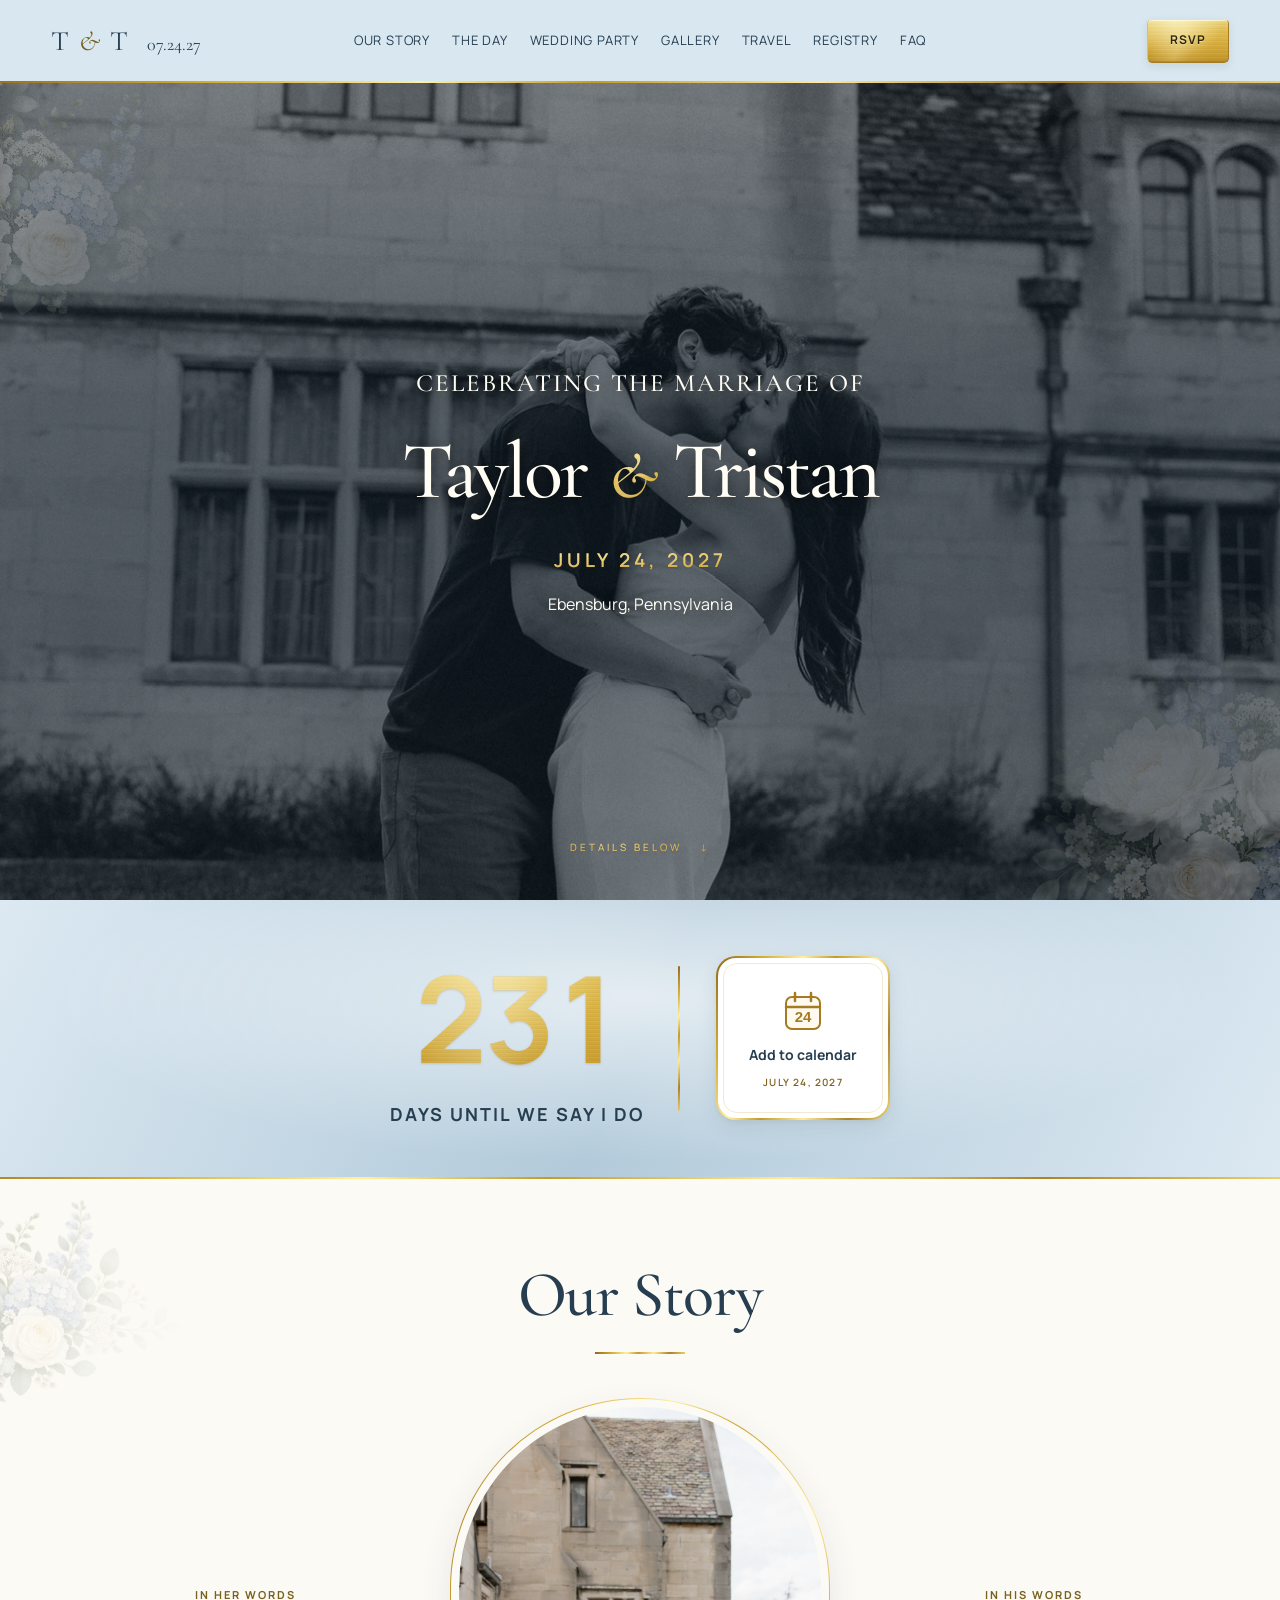
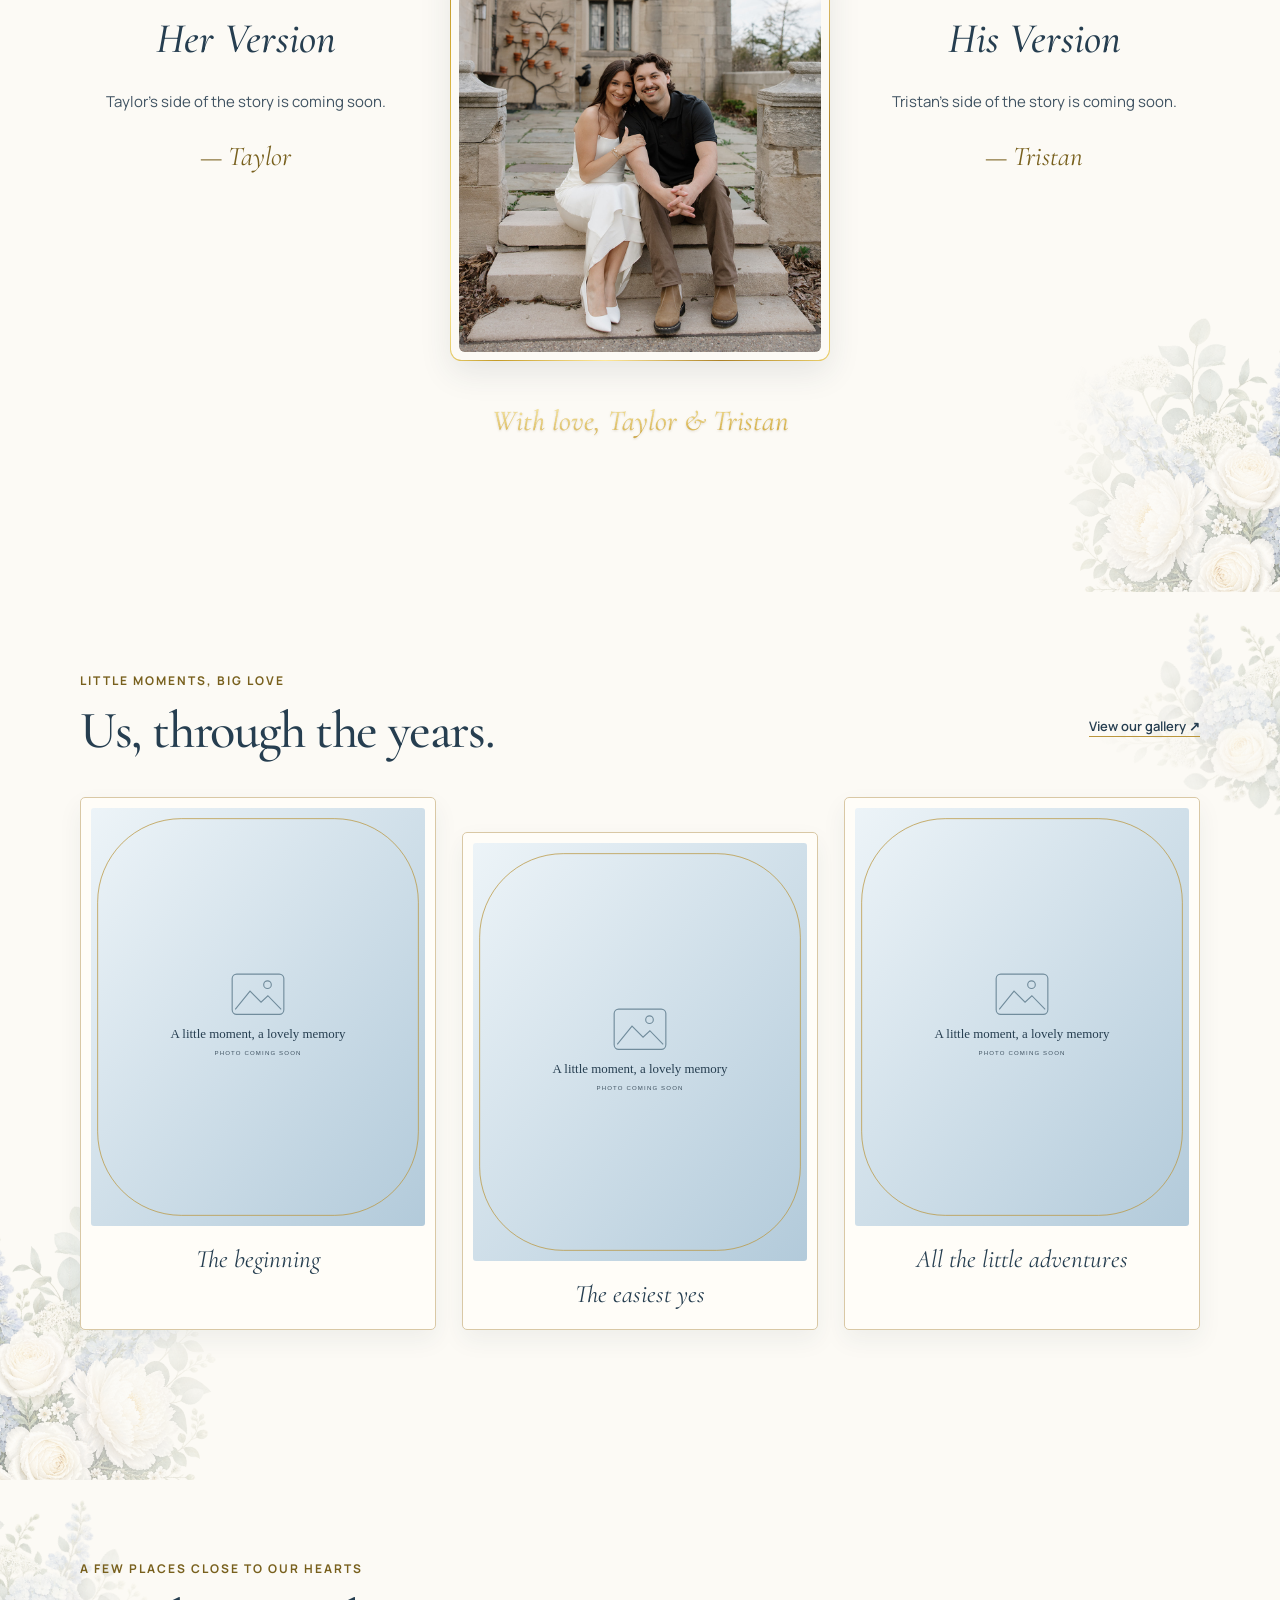
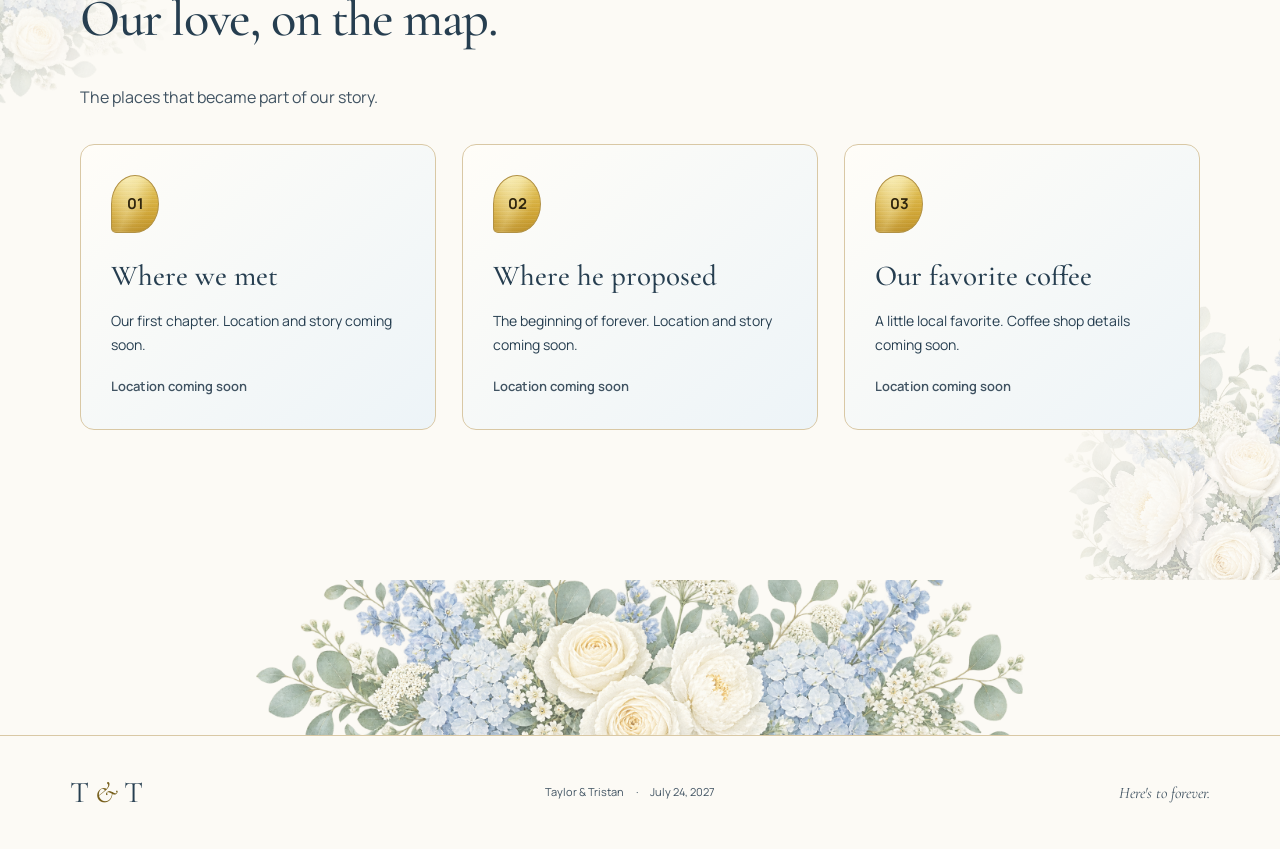
==== commit 24f68c98: "adds major overhaul, especially to the day page" ====
--- a/index.html
+++ b/index.html
@@ -1,6 +1,7 @@
 <!DOCTYPE html>
 <html lang="en">
  <head>
+  <!-- EDITING GUIDE: Search for EDIT: in this file. Upload photos into assets/ using exact, case-sensitive filenames. Keep ./ prefixes for GitHub Pages. See README.md for the complete checklist. -->
   <meta charset="utf-8"/>
   <meta content="width=device-width, initial-scale=1" name="viewport"/>
   <title>
@@ -12,26 +13,16 @@
   <link href="https://fonts.googleapis.com" rel="preconnect"/>
   <link crossorigin="" href="https://fonts.gstatic.com" rel="preconnect"/>
   <link href="https://fonts.googleapis.com/css2?family=Cormorant+Garamond:ital,wght@0,400;0,500;0,600;1,400;1,500&amp;family=Manrope:wght@400;500;600;700&amp;display=swap" rel="stylesheet"/>
-  <link href="./styles.css?v=17" rel="stylesheet"/>
-  <script defer="" src="./script.js?v=17">
+  <link href="./styles.css?v=22" rel="stylesheet"/>
+  <script defer="" src="./script.js?v=23">
   </script>
  </head>
- <body>
+ <body class="home-page">
   <a class="skip-link" href="#main">
    Skip to content
   </a>
+  <!-- SHARED NAVIGATION: This header appears in every HTML file. If you change a link or label, update all eight pages. -->
   <header class="site-header">
-   <nav aria-label="Wedding navigation" class="nav-left">
-    <a href="./index.html#story">
-     Our Story
-    </a>
-    <a href="./the-day.html">
-     The Day
-    </a>
-    <a href="./wedding-party.html">
-     Wedding Party
-    </a>
-   </nav>
    <a aria-label="Taylor and Tristan, home" class="header-mark" href="./index.html">
     T
     <span>
@@ -42,21 +33,37 @@
      07.24.27
     </small>
    </a>
-   <nav aria-label="Guest information" class="nav-right">
+   <nav aria-label="Wedding navigation" class="nav-pages">
+    <a href="./index.html#story">
+     Our Story
+    </a>
+    <a href="./the-day.html">
+     The Day
+    </a>
+    <a href="./wedding-party.html">
+     Wedding Party
+    </a>
+    <a href="./gallery.html">
+     Gallery
+    </a>
     <a href="./travel.html">
      Travel
     </a>
     <a href="./registry.html">
      Registry
     </a>
-    <a class="nav-rsvp" href="./rsvp.html">
-     RSVP
+    <a href="./faq.html">
+     FAQ
     </a>
    </nav>
+   <a class="nav-rsvp header-rsvp" href="./rsvp.html">
+    RSVP
+   </a>
   </header>
   <main id="main">
    <section aria-labelledby="hero-title" class="hero" id="home">
-    <img alt="A couple sharing a joyful moment together" class="hero-photo" fetchpriority="high" height="558" src="./assets/couple.jpg" width="691"/>
+    <!-- EDIT: EXISTING PHOTO. Keep ./assets/couple.jpg in your repository, or update src to your own filename. Edit alt to describe the real photo. -->
+    <img alt="A couple sharing a joyful moment together" class="hero-photo" decoding="async" fetchpriority="high" height="558" src="./assets/couple.jpg" width="691"/>
     <div aria-hidden="true" class="hero-shade">
     </div>
     <div class="hero-content">
@@ -95,7 +102,7 @@
     </div>
     <a class="text-link calendar-button" download="" href="./wedding.ics">
      <!-- Decorative calendar icon showing our wedding date -->
-     <svg aria-hidden="true" class="calendar-icon" fill="none" focusable="false" height="48" viewbox="0 0 48 48" width="48">
+     <svg aria-hidden="true" class="calendar-icon" fill="none" focusable="false" height="48" viewBox="0 0 48 48" width="48">
       <rect fill="#fffaf0" height="32" rx="6" stroke="currentColor" stroke-width="2" width="34" x="7" y="10">
       </rect>
       <path d="M7 20H41M16 6V14M32 6V14" stroke="currentColor" stroke-linecap="round" stroke-width="2.5">
@@ -112,23 +119,161 @@
      </span>
     </a>
    </section>
-   <section aria-labelledby="intro-title" class="intro section-wrap" id="story">
-    <div class="story-layout">
-     <img alt="Taylor and Tristan together" class="couple-photo" loading="lazy" src="./assets/couple_standing.jpg"/>
-     <div class="story-copy">
-      <h2 id="intro-title">
-       Our Story
-      </h2>
-      <p>
-       Write our story here
-      </p>
-      <div class="signature">
-       With love, Taylor &amp; Tristan
+   <div class="floral-scene floral-scene-forward">
+<section
+  class="intro section-wrap"
+  id="story"
+  aria-labelledby="intro-title"
+>
+  <div class="our-story-heading">
+    <h2 id="intro-title">Our Story</h2>
+  </div>
+
+  <div class="story-perspectives">
+    <!-- EDIT: HER STORY. Replace this paragraph with Taylor's story.
+         You can add more <p> paragraphs inside this article. -->
+    <article class="story-side" aria-labelledby="her-story-title">
+      <p class="story-kicker">In her words</p>
+      <h3 id="her-story-title">Her Version</h3>
+
+      <p>Taylor’s side of the story is coming soon.</p>
+
+      <span class="story-signature">— Taylor</span>
+    </article>
+
+    <!-- EDIT: COUPLE PHOTO. Keep this photo in assets/, or change
+         src to your own filename. Update alt to describe the photo. -->
+    <figure class="story-center-photo">
+      <img
+        class="couple-photo"
+        src="./assets/couple_standing.jpg"
+        alt="Taylor and Tristan together"
+        loading="lazy"
+        decoding="async"
+      >
+    </figure>
+
+    <!-- EDIT: HIS STORY. Replace this paragraph with Tristan's story.
+         You can add more <p> paragraphs inside this article. -->
+    <article class="story-side" aria-labelledby="his-story-title">
+      <p class="story-kicker">In his words</p>
+      <h3 id="his-story-title">His Version</h3>
+
+      <p>Tristan’s side of the story is coming soon.</p>
+
+      <span class="story-signature">— Tristan</span>
+    </article>
+  </div>
+
+  <div class="signature our-story-signature">
+    With love, Taylor &amp; Tristan
+  </div>
+</section>
+   </div>
+   <div class="floral-scene floral-scene-reverse">
+    <section aria-labelledby="memory-title" class="memory-section section-wrap">
+     <div class="section-heading">
+      <div>
+       <p class="eyebrow">
+        Little moments, big love
+       </p>
+       <h2 id="memory-title">
+        Us, through the years.
+       </h2>
       </div>
-     </div>
-    </div>
-   </section>
+      <a class="travel-link" href="./gallery.html">
+       View our gallery ↗
+      </a>
+     </div>
+     <!-- EDIT: HOME PHOTOS. Replace the three src values with ./assets/first-date.jpg, ./assets/proposal.jpg, and ./assets/adventures.jpg. Upload those files, write descriptive alt text, and edit each caption. -->
+     <div class="memory-grid">
+      <figure class="photo-frame">
+       <img alt="Couple photo coming soon" decoding="async" height="1100" loading="lazy" src="./assets/couple-placeholder.svg" width="900"/>
+       <figcaption>
+        The beginning
+       </figcaption>
+      </figure>
+      <figure class="photo-frame">
+       <img alt="Proposal photo coming soon" decoding="async" height="1100" loading="lazy" src="./assets/couple-placeholder.svg" width="900"/>
+       <figcaption>
+        The easiest yes
+       </figcaption>
+      </figure>
+      <figure class="photo-frame">
+       <img alt="Adventure photo coming soon" decoding="async" height="1100" loading="lazy" src="./assets/couple-placeholder.svg" width="900"/>
+       <figcaption>
+        All the little adventures
+       </figcaption>
+      </figure>
+     </div>
+    </section>
+   </div>
+   <div class="floral-scene floral-scene-forward">
+    <section aria-labelledby="places-title" class="places-section section-wrap">
+     <div class="section-heading">
+      <div>
+       <p class="eyebrow">
+        A few places close to our hearts
+       </p>
+       <h2 id="places-title">
+        Our love, on the map.
+       </h2>
+      </div>
+     </div>
+     <p class="section-lede">
+      The places that became part of our story.
+     </p>
+     <!-- EDIT: LOCAL MAP PINS. For each card, replace the description and put the exact place name AND address inside data-map-query="". The script enables its Google Maps link only after you supply a location. Example: data-map-query="Place Name, 123 Main St, City, PA". Do not use made-up locations. -->
+     <div class="places-grid">
+      <article class="place-card">
+       <span aria-hidden="true" class="map-pin">
+        01
+       </span>
+       <h3>
+        Where we met
+       </h3>
+       <p>
+        Our first chapter. Location and story coming soon.
+       </p>
+       <a aria-disabled="true" class="travel-link" data-map-query="">
+        Location coming soon
+       </a>
+      </article>
+      <article class="place-card">
+       <span aria-hidden="true" class="map-pin">
+        02
+       </span>
+       <h3>
+        Where he proposed
+       </h3>
+       <p>
+        The beginning of forever. Location and story coming soon.
+       </p>
+       <a aria-disabled="true" class="travel-link" data-map-query="">
+        Location coming soon
+       </a>
+      </article>
+      <article class="place-card">
+       <span aria-hidden="true" class="map-pin">
+        03
+       </span>
+       <h3>
+        Our favorite coffee
+       </h3>
+       <p>
+        A little local favorite. Coffee shop details coming soon.
+       </p>
+       <a aria-disabled="true" class="travel-link" data-map-query="">
+        Location coming soon
+       </a>
+      </article>
+     </div>
+     <!-- OPTIONAL SHARED MAP: To show all three pins on one interactive map, create a public Google My Maps map, add your pins, choose Embed on my site, and paste the supplied iframe below. Include title="Taylor and Tristan's favorite places" and loading="lazy" on the iframe. Individual map links above work without an embedded map or API key. -->
+    </section>
+   </div>
   </main>
+  <div aria-hidden="true" class="floral-footer">
+  </div>
   <footer>
    <a aria-label="Taylor and Tristan, home" class="monogram" href="./index.html">
     T
--- a/styles.css
+++ b/styles.css
@@ -1,4 +1,4 @@
-/* Taylor & Tristan — shared styles for all six pages.
+/* Taylor & Tristan — shared styles for all eight pages.
    Sky blue #b2cada, metallic gold, Manrope, and Cormorant Garamond. */
 :root {
   --paper: #fcfaf5;
@@ -35,10 +35,12 @@
 .small { font-size: 14px; }
 .skip-link { position: absolute; top: -90px; left: 12px; z-index: 10; background: #fff; padding: 12px; }
 .skip-link:focus { top: 12px; }
-.site-header { position: sticky; top: 0; z-index: 5; display: grid; grid-template-columns: 1fr auto 1fr; align-items: center; gap: 25px; min-height: 83px; padding: 15px 4%; background: #d8e7f0; border-bottom: 2px solid transparent; border-image: var(--gold-shine) 1; }
+.site-header { position: sticky; top: 0; z-index: 5; display: grid; grid-template-columns: minmax(0, 1fr) auto minmax(0, 1fr); align-items: center; gap: 25px; min-height: 83px; padding: 15px 4%; background: #d8e7f0; border-bottom: 2px solid transparent; border-image: var(--gold-shine) 1; }
 .site-header nav { display: flex; align-items: center; gap: 22px; }
-.nav-right { justify-content: flex-end; }
-.site-header nav a { display: inline-flex; align-items: center; justify-content: center; min-height: 44px; font-size: 11px; letter-spacing: 1.1px; text-transform: uppercase; text-decoration: none; text-align: center; }
+.site-header .header-mark { justify-self: start; }
+.site-header .nav-pages { justify-content: center; }
+.site-header .header-rsvp { justify-self: end; display: inline-flex; align-items: center; justify-content: center; min-height: 44px; font-size: 12px; font-weight: 700; line-height: 1.4; letter-spacing: 1px; text-transform: uppercase; text-decoration: none; }
+.site-header nav a { display: inline-flex; align-items: center; justify-content: center; min-height: 44px; font-size: 13px; letter-spacing: .8px; text-transform: uppercase; text-decoration: none; text-align: center; }
 .site-header nav a:hover, .site-header nav a[aria-current="page"] { text-decoration: underline; text-decoration-color: var(--gold); text-decoration-thickness: 2px; }
 .header-mark { font: 28px var(--font-heading); text-decoration: none; white-space: nowrap; }
 .header-mark span, .monogram span { font-style: italic; color: var(--gold); margin: 0 3px; }
@@ -57,13 +59,13 @@
 .hero { position: relative; display: flex; align-items: center; justify-content: center; height: calc(100svh - 83px); min-height: 700px; max-height: 980px; padding: 90px 24px; text-align: center; overflow: hidden; background: #182a39; isolation: isolate; }
 .hero-photo { position: absolute; inset: 0; width: 100%; height: 100%; object-fit: cover; object-position: 50% 43%; transform: scale(1.16); z-index: -3; }
 .hero-shade { position: absolute; inset: 0; z-index: -2; background: linear-gradient(180deg, rgba(13,28,40,.35), rgba(13,28,40,.55) 40%, rgba(13,28,40,.55) 60%, rgba(13,28,40,.45)); }
-.hero-content { width: 100%; max-width: 1200px; color: #fffdf4; text-shadow: 0 2px 16px #0009; }
+.hero-content { position: relative; z-index: 2; width: 100%; max-width: 1200px; color: #fffdf4; text-shadow: 0 2px 16px #0009; }
 .hero-announcement { margin: 0 auto 24px; font: 500 clamp(18px, 2vw, 25px)/1.5 var(--font-heading); letter-spacing: 2px; }
 .hero h1 { font-size: clamp(56px, 6.3vw, 100px); letter-spacing: -3px; line-height: 1.14; text-wrap: balance; }
 .hero h1 em { margin: 0 .1em; font-size: .8em; color: #f9dc73; }
 .hero-date { font-size: clamp(14px, 1.5vw, 19px); letter-spacing: 4px; margin: 26px auto 0; font-weight: 600; color: #fff0b3; }
 .hero-place { margin: 15px auto 0; font-size: clamp(12px, 1.3vw, 16px); }
-.hero-bottom { position: absolute; bottom: 34px; left: 0; right: 0; width: fit-content; margin: auto; padding: 10px; color: #fff3bd; font-size: 10px; letter-spacing: 3px; text-decoration: none; }
+.hero-bottom { position: absolute; bottom: 34px; left: 0; right: 0; width: fit-content; margin: auto; padding: 10px; z-index: 2; color: #fff3bd; font-size: 10px; letter-spacing: 3px; text-decoration: none; }
 .hero-bottom span { margin-left: 13px; }
 .story-layout { display: grid; grid-template-columns: minmax(0, 1fr) minmax(0, 1fr); align-items: center; gap: clamp(35px, 6vw, 85px); }
 .couple-photo { display: block; width: 100%; height: auto; border-radius: 180px 180px 4px 4px; }
@@ -78,9 +80,6 @@
 .countdown-display::after { content: ""; position: absolute; top: 10%; right: 0; width: 2px; height: 80%; border-radius: 2px; background: var(--gold-shine); }
 .countdown-display strong { display: block; width: fit-content; max-width: 100%; margin: auto; font-size: clamp(72px, 10vw, 120px); font-weight: 700; font-variant-numeric: lining-nums tabular-nums; line-height: 1.15; letter-spacing: -.045em; color: #856019; }
 .countdown-display span { display: block; margin-top: 14px; font-size: clamp(14px, 1.6vw, 18px); font-weight: 700; line-height: 1.6; letter-spacing: 2px; text-transform: uppercase; }
-@supports ((background-clip: text) or (-webkit-background-clip: text)) {
-  .countdown-display strong { background: linear-gradient(115deg, #765015, #aa7c1c 22%, #dfbd53 39%, #8c6216 53%, #c79b2b 72%, #765015); background-clip: text; -webkit-background-clip: text; color: transparent; filter: drop-shadow(0 2px 1px rgba(255,255,255,.45)); }
-}
 .calendar-button { position: relative; display: flex; flex-direction: column; align-items: center; justify-content: center; flex: 0 0 auto; gap: 10px; width: 174px; min-height: 164px; padding: 20px 14px; text-decoration: none; border: 2px solid transparent; border-radius: 20px; background: linear-gradient(#fff,#fff) padding-box, var(--gold-shine) border-box; box-shadow: 0 8px 20px rgba(38,62,80,.09), 0 2px 4px rgba(135,104,35,.08); transition: transform 180ms ease, box-shadow 180ms ease; }
 .calendar-button::before { content: ""; position: absolute; inset: 5px; border: 1px solid rgba(190,155,55,.22); border-radius: 14px; pointer-events: none; }
 .calendar-icon { display: block; flex-shrink: 0; width: 48px; height: 48px; color: #a47b20; }
@@ -140,14 +139,7 @@
 .party-card-honor .party-role { display: inline-block; max-width: 100%; padding: 7px 12px; color: #30260e; background: var(--button-gold); border: 1px solid #bb9437; border-radius: 30px; box-shadow: inset 0 1px 0 rgba(255,250,220,.8); }
 
 /* Travel, FAQ, registry, and RSVP */
-.travel-layout { display: grid; grid-template-columns: 1fr 1.2fr; gap: 70px; align-items: start; }
-.travel-layout > div > p { margin-top: 24px; color: var(--muted); }
-.travel-details article { padding-bottom: 25px; border-bottom: 1px solid #b5cbd8; margin-bottom: 25px; }
-.travel-details article:last-child { margin-bottom: 0; }
-.travel-details h3 { font-size: 28px; margin-bottom: 12px; }
-.travel-details h4 { font-size: 15px; font-weight: 600; }
-.travel-details p { margin-top: 10px; color: var(--muted); font-size: 14px; }
-.faq { max-width: 920px; padding-top: 35px; }
+.faq { max-width: 920px; padding-top: 55px; }
 details { border-bottom: 1px solid var(--line); }
 summary { cursor: pointer; padding: 23px 32px 23px 0; position: relative; font-size: 15px; list-style: none; }
 summary::-webkit-details-marker { display: none; }
@@ -155,15 +147,15 @@
 details[open] summary::after { content: "−"; }
 details p { padding: 0 25px 25px 0; color: var(--muted); font-size: 14px; }
 .registry { text-align: center; padding-top: 90px; padding-bottom: 95px; }
-.registry h1 { max-width: 690px; margin: auto; }
+.registry h2 { max-width: 690px; margin: auto; }
 .registry > p:not(.eyebrow) { margin: 24px auto 0; max-width: 510px; font-size: 14px; color: var(--muted); }
 .registry p.status-pill { display: inline-block; border: 1px solid var(--line); padding: 10px 22px; font-size: 12px; }
 .rsvp { padding: 65px 35px; background: linear-gradient(120deg,#d6e5ef,#b2cada 55%,#d9e8f2); text-align: center; }
 .rsvp-inner { max-width: 1060px; margin: auto; padding: 64px 25px; border: 2px solid transparent; border-image: var(--gold-shine) 1; box-shadow: 0 0 0 7px #ffffff26; }
-.rsvp h1 { font-size: clamp(40px, 5vw, 66px); }
-.rsvp h1 em { color: #6c5419; }
+.rsvp h2 { font-size: clamp(40px, 5vw, 66px); }
+.rsvp h2 em { color: #6c5419; }
 .rsvp p { margin-left: auto; margin-right: auto; }
-.rsvp h1 + p { margin-top: 23px; font-size: 14px; }
+.rsvp h2 + p { margin-top: 23px; font-size: 14px; }
 .rsvp-status { display: inline-block; padding: 14px 25px; margin-top: 30px; margin-bottom: 17px; font-size: 12px; font-weight: 600; letter-spacing: 1px; text-transform: uppercase; }
 .rsvp .small { font-size: 12px; }
 footer { display: flex; align-items: center; justify-content: space-between; gap: 20px; padding: 38px 5.5%; border-top: 1px solid var(--line); }
@@ -172,23 +164,76 @@
 footer p span { margin: 0 10px; }
 .footer-note { font: italic 16px var(--font-heading); }
 
+
+/* Ornate heading, shared floral artwork, and metallic home accents */
+.page-heading { position: relative; isolation: isolate; overflow: hidden; }
+.day-heading { padding: 48px 30px; }
+.day-heading-frame { display: grid; grid-template-columns: 1fr auto 1fr; align-items: center; gap: 36px; width: min(100%, 1000px); margin: auto; padding: 36px 50px; border: 1px solid transparent; border-radius: 20px; background: linear-gradient(120deg,#f9fcfdcc,#edf5f9dd) padding-box, var(--gold-shine) border-box; box-shadow: 0 8px 24px #263e5008; }
+.day-title .eyebrow { font-size: 11px; letter-spacing: 2px; margin: 0 auto 12px; }
+.day-title h1 { font-style: italic; font-size: clamp(58px, 6vw, 86px); font-weight: 500; }
+.day-heading-ornament { font-size: 28px; color: #a27a25; }
+.day-date p { margin: 0 auto 4px; font: italic 25px var(--font-heading); }
+.day-date time { display: block; font: 500 clamp(32px, 3.4vw, 46px)/1.2 var(--font-heading); }
+.day-date span { display: block; margin-top: 12px; font-size: 11px; line-height: 1.6; letter-spacing: .5px; }
+@supports ((background-clip: text) or (-webkit-background-clip: text)) {
+  .home-page .hero h1 em, .home-page .hero-date, .home-page .hero-bottom, .home-page .signature, .home-page .countdown-display strong { background: var(--button-gold); background-clip: text; -webkit-background-clip: text; color: transparent; text-shadow: none; filter: drop-shadow(0 1px 1px #4b35122b); }
+}
+
+/* Travel: hotel gallery, stay details, and helpful cards */
+.travel-intro { text-align: center; margin: 0 auto 38px; }
+.travel-intro .eyebrow { font-size: 12px; margin-bottom: 14px; color: var(--gold); }
+.travel-intro > p:last-child { margin: 20px auto 0; color: var(--muted); }
+.hotel-card { display: grid; grid-template-columns: 1.25fr 1fr; overflow: hidden; border: 1px solid transparent; border-radius: 22px; background: linear-gradient(#fffdf8,#fffdf8) padding-box, var(--gold-shine) border-box; box-shadow: 0 12px 30px #263e5010; }
+.hotel-gallery { display: grid; grid-template-columns: repeat(2,minmax(0,1fr)); gap: 8px; padding: 12px; background: #e9f1f6; }
+.hotel-gallery figure { position: relative; margin: 0; min-width: 0; overflow: hidden; border-radius: 10px; }
+.hotel-gallery .hotel-photo-main { grid-column: 1/-1; }
+.hotel-gallery img { display: block; width: 100%; height: 100%; min-height: 145px; aspect-ratio: 16/10; object-fit: cover; }
+.hotel-photo-main img { min-height: 260px; aspect-ratio: 16/9; }
+.hotel-gallery figcaption { position: absolute; bottom: 10px; left: 10px; right: 10px; width: fit-content; padding: 5px 12px; background: #fffdf8ee; border: 1px solid #cfb974; border-radius: 20px; color: var(--ink); font-size: 10px; font-weight: 600; }
+.hotel-copy { align-self: center; padding: 38px; }
+.hotel-copy .eyebrow { font-size: 11px; letter-spacing: 1.5px; margin-bottom: 14px; color: var(--gold); }
+.hotel-copy h3 { font-size: clamp(34px,3.5vw,46px); line-height: 1.1; }
+.hotel-copy address { margin: 20px 0; font-style: normal; font-size: 15px; line-height: 1.8; color: var(--muted); }
+.hotel-copy > p:not(.eyebrow) { font-size: 14px; color: var(--muted); }
+.travel-card-grid { display: grid; grid-template-columns: repeat(2,minmax(0,1fr)); gap: 28px; margin-top: 32px; }
+.travel-info-card { padding: 34px; border: 1px solid #d6c594; border-radius: 18px; background: linear-gradient(135deg,#f7fbfd,#e7f0f6); }
+.travel-info-card .eyebrow { margin-bottom: 16px; font-size: 11px; letter-spacing: 1.5px; color: var(--gold); }
+.travel-info-card h2 { font-size: 36px; letter-spacing: -.6px; }
+.travel-info-card > p:not(.eyebrow) { margin-top: 20px; font-size: 14px; color: var(--muted); }
+.travel-list { list-style: none; padding: 0; margin: 24px 0; }
+.travel-list li { padding: 14px 0; border-top: 1px solid #c7d8e2; }
+.travel-list strong, .travel-list span { display: block; }
+.travel-list strong { font-size: 13px; }
+.travel-list span { margin-top: 6px; font-size: 13px; color: var(--muted); }
+.travel-link { display: inline-flex; align-items: center; gap: 12px; margin-top: 18px; font-size: 13px; font-weight: 600; text-decoration-color: #bb963c; }
+.local-note { padding: 20px; margin-top: 26px; border: 1px dashed #bea75b; border-radius: 10px; background: #ffffff88; font-size: 13px; color: var(--muted); }
+.faq details { margin-bottom: 14px; padding: 0 22px; border: 1px solid #d8c99f; border-radius: 12px; background: #fffdf8; }
+
 /* Responsive rules, in one place */
+/* Header: brand and date left, page links centered, RSVP right.
+   Smaller screens keep brand/RSVP on row one and page links on row two. */
+@media (max-width: 1250px) {
+  .site-header { grid-template-columns: minmax(0, 1fr) auto; grid-template-areas: "brand rsvp" "pages pages"; gap: 8px 16px; padding: 12px 20px; }
+  .site-header .header-mark { grid-area: brand; margin: 0; }
+  .site-header .header-rsvp { grid-area: rsvp; }
+  .site-header .nav-pages { grid-area: pages; width: 100%; flex-wrap: wrap; gap: 4px 22px; }
+  .site-header .nav-pages a { min-height: 36px; font-size: 12px; }
+}
+
 @media (max-width: 1050px) {
-  .site-header { gap: 14px; padding: 12px 20px; }
-  .site-header nav { gap: 14px; }
-  .site-header nav a { font-size: 9px; }
-  .header-mark { font-size: 25px; }
-  .header-mark small { font-size: 14px; margin-left: 6px; }
   .party-grid { grid-template-columns: repeat(2, minmax(0, 1fr)); max-width: 720px; gap: 40px 30px; }
 }
 @media (max-width: 760px) {
+  .day-heading { padding: 30px 18px; }
+  .day-heading-frame { grid-template-columns: 1fr; gap: 16px; padding: 30px 20px; }
+  .day-title h1 { font-size: 64px; }
+  .day-heading-ornament { font-size: 20px; }
+  .hotel-card, .travel-card-grid { grid-template-columns: 1fr; }
+  .hotel-copy, .travel-info-card { padding: 26px; }
+  .hotel-gallery img { min-height: 115px; }
+  .hotel-photo-main img { min-height: 180px; }
+
   html { scroll-padding-top: 155px; }
-  .site-header { display: flex; flex-direction: column; gap: 0; padding: 9px 12px; }
-  .header-mark { order: -1; font-size: 27px; margin-bottom: 3px; }
-  .header-mark small { font-size: 16px; }
-  .site-header nav { gap: 22px; min-height: 34px; justify-content: center; max-width: 100%; }
-  .site-header nav a { min-height: 34px; font-size: 10px; }
-  .site-header .nav-rsvp { padding: 2px 16px; min-height: 30px; }
   .section-wrap { padding: 60px 24px; }
   .page-heading { padding: 40px 20px; }
   .hero { height: 680px; min-height: 620px; max-height: 850px; padding: 85px 18px; }
@@ -197,7 +242,7 @@
   .hero h1 { font-size: clamp(42px, 8.7vw, 62px); letter-spacing: -1.5px; }
   .hero-date { font-size: 14px; letter-spacing: 3px; }
   .hero-bottom { bottom: 24px; font-size: 9px; letter-spacing: 2px; }
-  .story-layout, .travel-layout { grid-template-columns: 1fr; gap: 35px; }
+  .story-layout { grid-template-columns: 1fr; gap: 35px; }
   .couple-photo { max-width: 480px; margin: auto; }
   .story-copy { text-align: center; }
   .story-copy p { font-size: 16px; }
@@ -217,7 +262,7 @@
   .party-grid { grid-template-columns: repeat(2, minmax(0, 1fr)); max-width: none; gap: 30px 14px; }
   .party-card { padding: 8px 4px 14px; }
   .party-card h3 { margin: 16px 0 8px; font-size: clamp(19px, 5vw, 25px); line-height: 1.15; overflow-wrap: anywhere; }
-  .party-card .party-role { font-size: 10px; letter-spacing: .5px; }
+  .party-card .party-role { font-size: 11px; letter-spacing: .5px; }
   .party-card-honor .party-role { padding: 6px 8px; }
   .party-card p:not(.party-role) { font-size: 12px; line-height: 1.6; }
   .party-grid + .party-heading { margin: 58px auto 32px; padding-top: 32px; }
@@ -226,6 +271,13 @@
   footer { flex-direction: column; gap: 10px; padding: 30px 20px; text-align: center; }
 }
 @media (max-width: 600px) {
+  .site-header { padding: 10px 16px; }
+  .site-header .header-mark { font-size: 27px; }
+  .site-header .header-mark small { font-size: 15px; margin-left: 8px; }
+  .site-header .header-rsvp { min-height: 38px; padding: 9px 18px; }
+  .site-header .nav-pages { gap: 2px 14px; }
+  .site-header .nav-pages a { font-size: 11px; letter-spacing: .5px; }
+
   .countdown-band { gap: 18px; padding: 32px 16px; }
   .countdown-display { flex: 1 1 auto; padding-right: 18px; }
   .countdown-display strong { font-size: clamp(48px, 12vw, 72px); }
@@ -241,3 +293,772 @@
   .calendar-button { transition: none; }
   .calendar-button:hover { transform: none; }
 }
+
+/* FLORAL PLACEMENT: artwork grows in from corners, not the middle of cards.
+   Change opacity to soften it; change the negative offsets to crop more/less.
+   These decorative layers never receive clicks or cover the reading layer. */
+.floral-scene { position: relative; isolation: isolate; overflow: hidden; }
+.floral-scene > section { position: relative; z-index: 1; }
+.floral-scene::before, .floral-scene::after, .page-heading::before, .page-heading::after,
+.home-page .hero::before, .home-page .hero::after {
+  content: ""; position: absolute; pointer-events: none;
+  background-repeat: no-repeat; background-size: contain;
+  filter: saturate(.76); z-index: 0;
+}
+.floral-scene::before { top: -65px; left: -125px; width: 285px; height: 390px;
+  background-image: url('./assets/floral-spray.png'); transform: rotate(-28deg); opacity: .38;
+  -webkit-mask-image: linear-gradient(135deg,#000 25%,transparent 85%);
+  mask-image: linear-gradient(135deg,#000 25%,transparent 85%); }
+.floral-scene::after { bottom: -125px; right: -100px; width: 320px; height: 430px;
+  background-image: url('./assets/floral-bouquet.png'); transform: rotate(-20deg); opacity: .5;
+  -webkit-mask-image: linear-gradient(315deg,#000 30%,transparent 85%);
+  mask-image: linear-gradient(315deg,#000 30%,transparent 85%); }
+.floral-scene-reverse::before { left: auto; right: -125px; transform: scaleX(-1) rotate(-28deg); }
+.floral-scene-reverse::after { right: auto; left: -100px; transform: scaleX(-1) rotate(-20deg); }
+/* Leave a generous paper margin below opaque sections for the corner stems. */
+.floral-scene { padding-bottom: 70px; }
+.page-heading { padding-top: 75px; padding-bottom: 65px; }
+.page-heading > * { position: relative; z-index: 1; }
+.page-heading::before { width: 290px; height: 340px; top: -150px; left: -75px;
+  background-image: url('./assets/floral-bouquet.png'); transform: rotate(135deg); opacity: .62;
+  -webkit-mask-image: linear-gradient(0deg,transparent,#000 55%); mask-image: linear-gradient(0deg,transparent,#000 55%); }
+.page-heading::after { width: 250px; height: 330px; bottom: -165px; right: -65px;
+  background-image: url('./assets/floral-spray.png'); transform: rotate(-28deg); opacity: .55;
+  -webkit-mask-image: linear-gradient(0deg,#000 25%,transparent); mask-image: linear-gradient(0deg,#000 25%,transparent); }
+.home-page .hero::before { top: -110px; left: -135px; width: clamp(250px,27vw,420px); height: clamp(350px,38vw,580px);
+  background-image: url('./assets/floral-spray.png'); transform: rotate(-18deg); opacity: .42; filter: saturate(.65) brightness(.85);
+  -webkit-mask-image: linear-gradient(135deg,#000 15%,#000c 40%,transparent 82%); mask-image: linear-gradient(135deg,#000 15%,#000c 40%,transparent 82%); }
+.home-page .hero::after { bottom: -180px; right: -145px; width: clamp(280px,30vw,460px); height: clamp(380px,42vw,640px);
+  background-image: url('./assets/floral-bouquet.png'); transform: rotate(12deg); opacity: .38; filter: saturate(.65) brightness(.85);
+  -webkit-mask-image: linear-gradient(315deg,#000 15%,#000c 42%,transparent 85%); mask-image: linear-gradient(315deg,#000 15%,#000c 42%,transparent 85%); }
+.floral-footer { height: 155px; background: url('./assets/floral-garland.png') center bottom -85px / min(780px,115vw) auto no-repeat; opacity: .72; pointer-events: none; }
+
+/* EDIT: Typography/color settings live in :root at the top of this file. */
+button { font: inherit; cursor: pointer; }
+button:focus-visible, [tabindex]:focus-visible { outline: 3px solid var(--gold); outline-offset: 4px; }
+.sr-only { position: absolute; width: 1px; height: 1px; padding: 0; margin: -1px; overflow: hidden; clip-path: inset(50%); white-space: nowrap; border: 0; }
+.section-lede { margin-bottom: 32px; color: var(--muted); }
+.story-versions { display: grid; grid-template-columns: repeat(2,minmax(0,1fr)); gap: 28px; margin-top: 55px; }
+.version-card { padding: 36px; border: 1px solid var(--line); background: #ffffffb8; border-radius: 100px 100px 12px 12px; text-align: center; }
+.version-card .eyebrow { font-size: 11px; letter-spacing: 2px; margin: 14px 0; color: var(--gold); }
+.version-card h3 { font-size: 40px; font-style: italic; }
+.version-card p:not(.eyebrow) { margin-top: 20px; }
+.story-signature { display: block; margin-top: 24px; color: var(--gold); font: italic 27px var(--font-heading); }
+.memory-section .eyebrow, .places-section .eyebrow, .lookbook .eyebrow { font-size: 12px; letter-spacing: 2px; margin-bottom: 12px; color: var(--gold); }
+.memory-grid, .places-grid, .lookbook-grid { display: grid; grid-template-columns: repeat(3,minmax(0,1fr)); gap: 26px; }
+.photo-frame { margin: 0; background: #fffdf8; padding: 10px; border: 1px solid var(--line); box-shadow: 0 10px 25px #263e5010; border-radius: 5px; }
+.photo-frame img { display: block; width: 100%; height: auto; aspect-ratio: 4/5; object-fit: cover; border-radius: 3px; }
+.photo-frame figcaption { padding: 18px 8px 10px; font: italic 25px var(--font-heading); text-align: center; }
+.memory-grid .photo-frame:nth-child(2) { margin-top: 35px; }
+.place-card { padding: 30px; border-radius: 14px; border: 1px solid var(--line); background: linear-gradient(140deg,#fffdf8,#edf4f8); }
+.place-card h3 { margin: 26px 0 16px; }
+.place-card p { font-size: 14px; }
+.map-pin { display: grid; place-items: center; width: 48px; height: 58px; border: 1px solid #b29245; border-radius: 50% 50% 50% 5px; background: var(--button-gold); color: #30260e; font-size: 15px; font-weight: 700; }
+[aria-disabled="true"] { color: var(--muted); text-decoration: none; cursor: default; }
+.places-section iframe { display: block; width: 100%; height: 420px; border: 1px solid var(--line); border-radius: 16px; margin-top: 30px; }
+.look-card { overflow: hidden; border: 1px solid var(--line); border-radius: 130px 130px 12px 12px; background: #fffdf8; }
+.photo-crop { overflow: hidden; }
+.look-card img { display: block; width: 100%; height: auto; aspect-ratio: 4/5; object-fit: cover; }
+.look-copy { padding: 26px; }
+.look-copy p { margin-top: 14px; font-size: 14px; }
+.couple-keepsake { max-width: 350px; margin: 38px auto 0; transform: rotate(-2deg); }
+
+/* Gallery: responsive grid; full-size dialog uses native horizontal scrolling.
+   Add photos in gallery.html only; script.js builds the viewer automatically. */
+.gallery-intro { margin: 0 auto 36px; text-align: center; color: var(--muted); }
+.gallery-grid { display: grid; grid-template-columns: repeat(3,minmax(0,1fr)); gap: 28px; align-items: start; }
+.gallery-tile { min-width: 0; margin: 0; }
+.gallery-tile a { display: block; overflow: hidden; border: 1px solid var(--line); border-radius: 8px; background: var(--blue-light); }
+.gallery-tile:nth-child(3n + 2) { margin-top: 35px; }
+.gallery-tile img { display: block; width: 100%; height: auto; aspect-ratio: 4/5; object-fit: cover; }
+.gallery-tile:nth-child(4n) img { aspect-ratio: 1; }
+.gallery-tile figcaption { padding: 12px 4px; font: italic 24px var(--font-heading); }
+.photo-dialog { width: min(1100px,96vw); max-width: 96vw; height: min(880px,94dvh); max-height: 94dvh; padding: 0; color: var(--ink); background: var(--paper); border: 1px solid #c9a850; border-radius: 14px; box-shadow: 0 30px 100px #0005; overflow: hidden; }
+.photo-dialog[open] { display: flex; flex-direction: column; }
+.photo-dialog::backdrop { background: #102431e8; }
+.viewer-toolbar, .viewer-controls { display: flex; align-items: center; justify-content: space-between; gap: 12px; padding: 14px 20px; flex: 0 0 auto; }
+.viewer-toolbar h2 { font-size: 28px; letter-spacing: -.3px; }
+.viewer-toolbar button, .viewer-controls button { min-height: 44px; border: 1px solid #b89849; border-radius: 8px; padding: 9px 14px; background: #fff; color: var(--ink); font-size: 13px; }
+.viewer-controls button:disabled { opacity: .4; cursor: default; }
+.viewer-count { font-size: 13px; white-space: nowrap; }
+.viewer-track { display: flex; flex: 1; min-height: 0; overflow-x: auto; overflow-y: hidden; scroll-snap-type: x mandatory; overscroll-behavior-x: contain; }
+.viewer-slide { flex: 0 0 100%; min-width: 0; height: 100%; margin: 0; padding: 0 16px; display: flex; flex-direction: column; align-items: center; justify-content: center; scroll-snap-align: center; scroll-snap-stop: always; }
+.viewer-slide img { display: block; width: 100%; height: calc(100% - 45px); min-height: 0; object-fit: contain; }
+.viewer-slide figcaption { flex: 0 0 auto; padding: 8px; font-size: 14px; text-align: center; }
+body.gallery-open { overflow: hidden; }
+
+/* Photo motion: a gentle arrival and hover lift; no auto-advancing slideshow.
+   Images remain visible if JavaScript is unavailable. */
+@keyframes photo-arrive { from { opacity: .25; translate: 0 14px; } to { opacity: 1; translate: 0 0; } }
+.photo-arrived { animation: photo-arrive 850ms ease-out both; }
+.photo-frame, .gallery-tile img, .look-card img, .hotel-gallery img, img.party-portrait { transition: transform 450ms ease, box-shadow 450ms ease; }
+@media (hover: hover) and (prefers-reduced-motion: no-preference) {
+  .photo-frame:hover { transform: translateY(-5px); box-shadow: 0 16px 32px #263e5020; }
+  .gallery-tile a:hover img, .look-card:hover img, .hotel-gallery figure:hover img { transform: scale(1.035); }
+  img.party-portrait:hover { transform: translateY(-4px); }
+}
+@media (max-width: 760px) {
+  .floral-scene { padding-bottom: 45px; }
+  .floral-scene::before { width: 170px; height: 240px; left: -95px; top: -35px; opacity: .26; }
+  .floral-scene::after { width: 200px; height: 280px; right: -100px; bottom: -90px; opacity: .35; }
+  .floral-scene-reverse::before { left: auto; right: -95px; }
+  .floral-scene-reverse::after { right: auto; left: -100px; }
+  .page-heading { padding-top: 60px; padding-bottom: 60px; }
+  .page-heading::before { width: 190px; height: 240px; left: -80px; top: -110px; opacity: .4; }
+  .page-heading::after { width: 170px; height: 240px; right: -80px; bottom: -130px; opacity: .38; }
+  .home-page .hero::before { width: 230px; height: 330px; top: -85px; left: -115px; opacity: .35; }
+  .home-page .hero::after { width: 250px; height: 350px; right: -120px; bottom: -135px; opacity: .32; }
+  .floral-footer { height: 95px; background-position: center bottom -40px; }
+  .story-versions, .places-grid { grid-template-columns: 1fr; }
+  .version-card { padding: 30px 25px; }
+  .memory-grid { gap: 16px; grid-template-columns: 1fr; max-width: 420px; margin: auto; }
+  .memory-grid .photo-frame:nth-child(2) { margin-top: 0; }
+  .lookbook-grid { grid-template-columns: 1fr; max-width: 440px; margin: auto; }
+  .gallery-grid { grid-template-columns: repeat(2,minmax(0,1fr)); gap: 18px 14px; }
+  .gallery-tile:nth-child(3n + 2) { margin-top: 0; }
+  .gallery-tile:nth-child(even) { margin-top: 25px; }
+  .gallery-tile figcaption { font-size: 21px; }
+  .viewer-toolbar, .viewer-controls { padding: 12px; gap: 8px; }
+  .viewer-toolbar h2 { font-size: 23px; }
+  .viewer-controls button { padding: 9px 10px; font-size: 12px; }
+  .photo-dialog { width: 96vw; height: 88dvh; }
+}
+@media (prefers-reduced-motion: reduce) {
+  .photo-arrived { animation: none; }
+  .photo-frame, .gallery-tile img, .look-card img, .hotel-gallery img, img.party-portrait { transition: none; }
+}
+/* Carry solid section colors on the outer frame so the corner artwork stays visible. */
+.floral-scene:has(> .party-section) { background: #eef4f8; }
+.floral-scene:has(> .rsvp) { background: linear-gradient(120deg,#d6e5ef,#b2cada 55%,#d9e8f2); }
+.floral-scene > .party-section, .floral-scene > .rsvp { background: transparent; }
+
+/* OUR STORY: heading above, stories framing the center photograph. */
+#story .our-story-heading {
+  text-align: center;
+  margin-bottom: 44px;
+}
+
+#story .our-story-heading h2 {
+  font-size: clamp(44px, 5vw, 68px);
+}
+
+#story .our-story-heading::after {
+  content: "";
+  display: block;
+  width: 90px;
+  height: 2px;
+  margin: 22px auto 0;
+  background: var(--gold-shine);
+}
+
+#story .story-perspectives {
+  display: grid;
+  grid-template-columns:
+    minmax(0, 1fr)
+    minmax(0, 1.15fr)
+    minmax(0, 1fr);
+  align-items: center;
+  gap: clamp(24px, 3vw, 44px);
+}
+
+#story .story-side {
+  min-width: 0;
+  padding: 28px 0;
+  text-align: center;
+}
+
+#story .story-kicker {
+  margin-bottom: 10px;
+  font-size: 11px;
+  font-weight: 700;
+  letter-spacing: 2px;
+  text-transform: uppercase;
+  color: var(--gold);
+}
+
+#story .story-side h3 {
+  margin-bottom: 24px;
+  font-family: var(--font-heading);
+  font-size: clamp(34px, 3.3vw, 46px);
+  font-style: italic;
+  line-height: 1.15;
+}
+
+#story .story-side > p:not(.story-kicker) {
+  margin: 0 auto 18px;
+  max-width: 36ch;
+  font-size: 15px;
+  line-height: 1.9;
+  color: var(--muted);
+  overflow-wrap: break-word;
+}
+
+#story .story-signature {
+  margin-top: 24px;
+}
+
+#story .story-center-photo {
+  width: 100%;
+  max-width: 380px;
+  min-width: 0;
+  margin: 0 auto;
+  padding: 8px;
+  border: 1px solid transparent;
+  border-radius: 200px 200px 12px 12px;
+  background:
+    linear-gradient(var(--paper), var(--paper)) padding-box,
+    var(--gold-shine) border-box;
+  box-shadow: 0 12px 32px rgba(38, 62, 80, .1);
+}
+
+#story .story-center-photo .couple-photo {
+  display: block;
+  width: 100%;
+  max-width: none;
+  height: auto;
+  margin: 0;
+  border-radius: 190px 190px 6px 6px;
+}
+
+#story .our-story-signature {
+  margin-top: 38px;
+  text-align: center;
+}
+
+/* MOBILE/TABLET: keep the stories readable instead of squeezing
+   three narrow columns together. */
+@media (max-width: 900px) {
+  #story .story-perspectives {
+    grid-template-columns: minmax(0, 1fr);
+    gap: 28px;
+    max-width: 540px;
+    margin: 0 auto;
+  }
+
+  #story .story-side {
+    padding: 12px 8px;
+  }
+
+  #story .story-side > p:not(.story-kicker) {
+    max-width: 46ch;
+    font-size: 16px;
+  }
+
+  #story .story-center-photo {
+    max-width: 360px;
+  }
+
+  #story .our-story-heading {
+    margin-bottom: 30px;
+  }
+}
+/* THE DAY: flowing calligraphy and an invitation-style heading */
+.day-heading .day-heading-frame {
+  grid-template-columns: minmax(0, 1fr) auto minmax(0, 1fr);
+  gap: 30px;
+  padding: 38px 46px;
+  background:
+    linear-gradient(135deg, #fffdf8, #edf5f9) padding-box,
+    var(--gold-shine) border-box;
+}
+
+.day-heading .day-title .eyebrow {
+  margin-bottom: 16px;
+  font-size: 11px;
+  letter-spacing: 2.5px;
+}
+
+.day-heading .day-title h1 {
+  font-family: "Pinyon Script", cursive;
+  font-size: clamp(78px, 8vw, 116px);
+  font-weight: 400;
+  font-style: normal;
+  line-height: 1.3;
+  letter-spacing: 0;
+  color: var(--ink);
+}
+
+.day-heading .day-heading-ornament {
+  display: grid;
+  justify-items: center;
+  gap: 18px;
+  font-size: 22px;
+  color: var(--gold);
+}
+
+.day-heading .day-heading-ornament::before,
+.day-heading .day-heading-ornament::after {
+  content: "";
+  width: 1px;
+  height: 35px;
+  background: var(--gold-shine);
+}
+
+.day-heading .day-date p {
+  font-size: 28px;
+}
+
+.day-heading .day-date time {
+  font-family: var(--font-heading);
+  font-size: clamp(32px, 3.5vw, 46px);
+}
+
+.day-heading .day-date span {
+  max-width: 28ch;
+  margin: 14px auto 0;
+  font-size: 12px;
+  line-height: 1.7;
+}
+
+/* VENUES: full-width chapters with alternating photos and details */
+#celebration .event-grid {
+  grid-template-columns: minmax(0, 1fr);
+  gap: 70px;
+  margin-top: 64px;
+}
+
+#celebration .event-card {
+  display: grid;
+  grid-template-columns: minmax(0, .95fr) minmax(0, 1.05fr);
+  align-items: center;
+  gap: clamp(28px, 5vw, 64px);
+  overflow: visible;
+  padding: 0;
+  border: 0;
+  border-radius: 0;
+  background: transparent;
+  box-shadow: none;
+}
+
+/* EDIT: object-position changes the crop of your venue photographs.
+   For example, center 30% shows more of the upper part of a photo. */
+#celebration .venue-photo {
+  grid-column: 1;
+  grid-row: 1;
+  display: block;
+  width: 100%;
+  height: auto;
+  aspect-ratio: 4 / 5;
+  object-fit: cover;
+  object-position: center;
+  padding: 8px;
+  border: 1px solid transparent;
+  border-radius: 240px 240px 10px 10px;
+  background:
+    linear-gradient(var(--paper), var(--paper)) padding-box,
+    var(--gold-shine) border-box;
+  box-shadow: 0 12px 30px rgba(38, 62, 80, .08);
+}
+
+#celebration .event-content {
+  grid-column: 2;
+  grid-row: 1;
+  display: flex;
+  flex-direction: column;
+  align-items: flex-start;
+  padding: clamp(26px, 3.5vw, 42px);
+  border: 1px solid transparent;
+  border-radius: 70px 8px 70px 8px;
+  background:
+    linear-gradient(140deg, #fffdf8, #e7f0f6) padding-box,
+    var(--gold-shine) border-box;
+}
+
+/* Reception reverses the layout: details left, photograph right. */
+#celebration .event-card:nth-child(even) .venue-photo {
+  grid-column: 2;
+}
+
+#celebration .event-card:nth-child(even) .event-content {
+  grid-column: 1;
+  border-radius: 8px 70px 8px 70px;
+}
+
+#celebration .card-number {
+  margin-bottom: 22px;
+  padding-bottom: 12px;
+  font-size: 12px;
+  letter-spacing: 2.5px;
+  color: var(--gold);
+}
+
+#celebration .event-content h3 {
+  min-height: 0;
+  font-size: clamp(36px, 4vw, 52px);
+  line-height: 1.12;
+}
+
+#celebration .venue-location {
+  margin: 22px 0;
+  font-size: 15px;
+  line-height: 1.9;
+}
+
+/* Times feel like part of the itinerary rather than a separate tile. */
+#celebration .venue-schedule {
+  width: 100%;
+  min-height: 0;
+  margin: 0 0 26px;
+  padding: 22px 0;
+  gap: 24px;
+  border: 0;
+  border-top: 1px solid var(--line);
+  border-bottom: 1px solid var(--line);
+  border-radius: 0;
+  background: transparent;
+  box-shadow: none;
+}
+
+#celebration .venue-schedule dt {
+  margin-bottom: 10px;
+  font-size: 11px;
+  letter-spacing: 1.5px;
+}
+
+#celebration .venue-schedule dd {
+  font-size: clamp(28px, 3vw, 36px);
+  color: var(--ink);
+}
+
+/* A smaller gold map button instead of a full-width shopping-style button. */
+#celebration .venue-map {
+  align-self: flex-start;
+  width: auto;
+  min-height: 46px;
+  padding: 12px 46px 12px 22px;
+  border-radius: 24px;
+  font-size: 13px;
+}
+
+/* TABLET AND PHONE: stack each venue photograph above its details. */
+@media (max-width: 760px) {
+  .day-heading .day-heading-frame {
+    grid-template-columns: minmax(0, 1fr);
+    gap: 18px;
+    padding: 30px 20px;
+  }
+
+  .day-heading .day-title h1 {
+    font-size: clamp(76px, 17vw, 100px);
+  }
+
+  .day-heading .day-heading-ornament {
+    display: flex;
+    justify-content: center;
+    align-items: center;
+    gap: 16px;
+  }
+
+  .day-heading .day-heading-ornament::before,
+  .day-heading .day-heading-ornament::after {
+    width: 50px;
+    height: 1px;
+  }
+
+  #celebration .event-grid {
+    gap: 52px;
+    margin-top: 42px;
+  }
+
+  #celebration .event-card {
+    grid-template-columns: minmax(0, 1fr);
+    gap: 22px;
+  }
+
+  #celebration .event-card .venue-photo {
+    grid-column: 1;
+    grid-row: 1;
+    max-width: 420px;
+    margin: 0 auto;
+    aspect-ratio: 4 / 4.5;
+  }
+
+  #celebration .event-card .event-content {
+    grid-column: 1;
+    grid-row: 2;
+    width: 100%;
+    padding: 30px 24px;
+    border-radius: 45px 8px 45px 8px;
+  }
+}
+/* Embedded venue maps */
+#celebration .venue-map-embed {
+  width: 100%;
+  overflow: hidden;
+  padding: 3px;
+  border: 1px solid transparent;
+  border-radius: 18px;
+  background:
+    linear-gradient(#fff, #fff) padding-box,
+    var(--gold-shine) border-box;
+  box-shadow: 0 6px 18px rgba(38, 62, 80, .08);
+}
+
+#celebration .venue-map-embed iframe {
+  display: block;
+  width: 100%;
+  height: 250px;
+  border: 0;
+  border-radius: 14px;
+}
+
+@media (max-width: 760px) {
+  #celebration .venue-map-embed iframe {
+    height: 220px;
+  }
+}
+/* THE DAY: a simple centered heading inside the gold frame */
+.day-heading .day-heading-frame {
+  display: flex;
+  flex-direction: column;
+  align-items: center;
+  gap: 10px;
+  max-width: 900px;
+  padding: 28px 24px 36px;
+  border-radius: 22px;
+}
+
+.day-heading .day-title h1 {
+  margin: 0;
+  font-family: "Pinyon Script", cursive;
+  font-size: clamp(76px, 9vw, 112px);
+  font-weight: 400;
+  font-style: normal;
+  line-height: 1.3;
+  letter-spacing: 0;
+}
+
+.day-heading .day-simple-date {
+  max-width: none;
+  margin: 0;
+  color: var(--ink);
+  font-family: var(--font-body);
+  font-size: clamp(16px, 1.8vw, 20px);
+  font-weight: 500;
+  line-height: 1.6;
+  letter-spacing: .5px;
+}
+
+/* VENUE PHOTOS: rounded rectangles with existing gold frames */
+#celebration .event-card .venue-photo {
+  border-radius: 22px;
+  aspect-ratio: 4 / 3;
+  padding: 7px;
+  object-fit: cover;
+  object-position: center;
+}
+
+/* MAPS: an integrated location panel with a compact blue heading */
+#celebration .venue-map-panel {
+  width: 100%;
+  overflow: hidden;
+  border: 1px solid transparent;
+  border-radius: 16px;
+  background:
+    linear-gradient(#fffdf8, #fffdf8) padding-box,
+    var(--gold-shine) border-box;
+  box-shadow: 0 5px 16px rgba(38, 62, 80, .06);
+}
+
+#celebration .venue-map-heading {
+  display: flex;
+  align-items: center;
+  gap: 12px;
+  padding: 15px 18px;
+  background: linear-gradient(120deg, #edf5f9, #dce9f2);
+  border-bottom: 1px solid var(--line);
+}
+
+#celebration .venue-map-symbol {
+  display: grid;
+  place-items: center;
+  flex: 0 0 36px;
+  width: 36px;
+  height: 36px;
+  border: 1px solid #c5a34b;
+  border-radius: 50%;
+  background: #fffdf8;
+  color: var(--gold);
+  font-size: 21px;
+}
+
+#celebration .venue-map-label {
+  margin: 0;
+  font-size: 13px;
+  font-weight: 700;
+  line-height: 1.4;
+}
+
+#celebration .venue-map-caption {
+  margin: 4px 0 0;
+  color: var(--muted);
+  font-size: 12px;
+  line-height: 1.5;
+}
+
+#celebration .venue-map-panel iframe {
+  display: block;
+  width: 100%;
+  height: 210px;
+  border: 0;
+}
+
+@media (max-width: 760px) {
+  .day-heading .day-heading-frame {
+    gap: 8px;
+    padding: 24px 16px 30px;
+  }
+
+  #celebration .event-card .venue-photo {
+    aspect-ratio: 4 / 3;
+    border-radius: 20px;
+  }
+
+  #celebration .venue-map-panel iframe {
+    height: 190px;
+  }
+}
+/* Center each map beneath the venue photo AND description. */
+#celebration .event-card {
+  row-gap: 28px;
+}
+
+#celebration .event-card > .venue-map-panel {
+  grid-column: 1 / -1;
+  grid-row: 2;
+  justify-self: center;
+  width: min(100%, 800px);
+  margin: 0;
+  border-radius: 18px;
+}
+
+#celebration .event-card > .venue-map-panel iframe {
+  height: 260px;
+}
+
+/* Phone order: photo, description, then map. */
+@media (max-width: 760px) {
+  #celebration .event-card > .venue-map-panel {
+    grid-column: 1;
+    grid-row: 3;
+    width: 100%;
+  }
+
+  #celebration .event-card > .venue-map-panel iframe {
+    height: 230px;
+  }
+}
+/* Photo above map; information card alongside both. */
+#celebration .event-card {
+  align-items: stretch;
+  row-gap: 18px;
+}
+
+#celebration .event-card > .venue-photo {
+  grid-column: 1;
+  grid-row: 1;
+  align-self: start;
+  max-width: none;
+  margin: 0;
+}
+
+#celebration .event-card > .venue-map-panel {
+  grid-column: 1;
+  grid-row: 2;
+  width: 100%;
+  margin: 0;
+  justify-self: stretch;
+}
+
+#celebration .event-card > .event-content {
+  grid-column: 2;
+  grid-row: 1 / span 2;
+  align-self: stretch;
+  justify-content: center;
+}
+
+/* Reception: photo and map on the right. */
+#celebration .event-card:nth-child(even) > .venue-photo,
+#celebration .event-card:nth-child(even) > .venue-map-panel {
+  grid-column: 2;
+}
+
+#celebration .event-card:nth-child(even) > .event-content {
+  grid-column: 1;
+}
+
+/* Slightly smaller maps and compact headings. */
+#celebration .event-card > .venue-map-panel iframe {
+  height: 165px;
+}
+
+#celebration .venue-map-heading {
+  padding: 11px 15px;
+}
+
+/* Mobile: photo, map, then information. */
+@media (max-width: 760px) {
+  #celebration .event-card > .venue-photo,
+  #celebration .event-card:nth-child(even) > .venue-photo {
+    grid-column: 1;
+    grid-row: 1;
+  }
+
+  #celebration .event-card > .venue-map-panel,
+  #celebration .event-card:nth-child(even) > .venue-map-panel {
+    grid-column: 1;
+    grid-row: 2;
+  }
+
+  #celebration .event-card > .event-content,
+  #celebration .event-card:nth-child(even) > .event-content {
+    grid-column: 1;
+    grid-row: 3;
+  }
+}
+/* Matching, single-color timeline icons */
+#celebration .day-timeline h3 {
+  display: flex;
+  align-items: center;
+  justify-content: center;
+  gap: 9px;
+}
+
+#celebration .timeline-icon {
+  display: block;
+  flex: 0 0 27px;
+  width: 27px;
+  height: 27px;
+  color: #927124;
+}
+
+/* Photo fade-in triggered by the existing IntersectionObserver
+   in script.js. Photos remain visible without JavaScript. */
+@keyframes venue-photo-fade {
+  from {
+    opacity: 0;
+    translate: 0 12px;
+  }
+
+  to {
+    opacity: 1;
+    translate: 0 0;
+  }
+}
+
+#celebration .venue-photo.photo-arrived {
+  animation: venue-photo-fade 1.1s ease-out both;
+}
+
+@media (max-width: 760px) {
+  #celebration .day-timeline h3 {
+    justify-content: flex-start;
+  }
+}
+
+/* Respect visitors who prefer reduced motion. */
+@media (prefers-reduced-motion: reduce) {
+  #celebration .venue-photo.photo-arrived {
+    animation: none;
+  }
+}
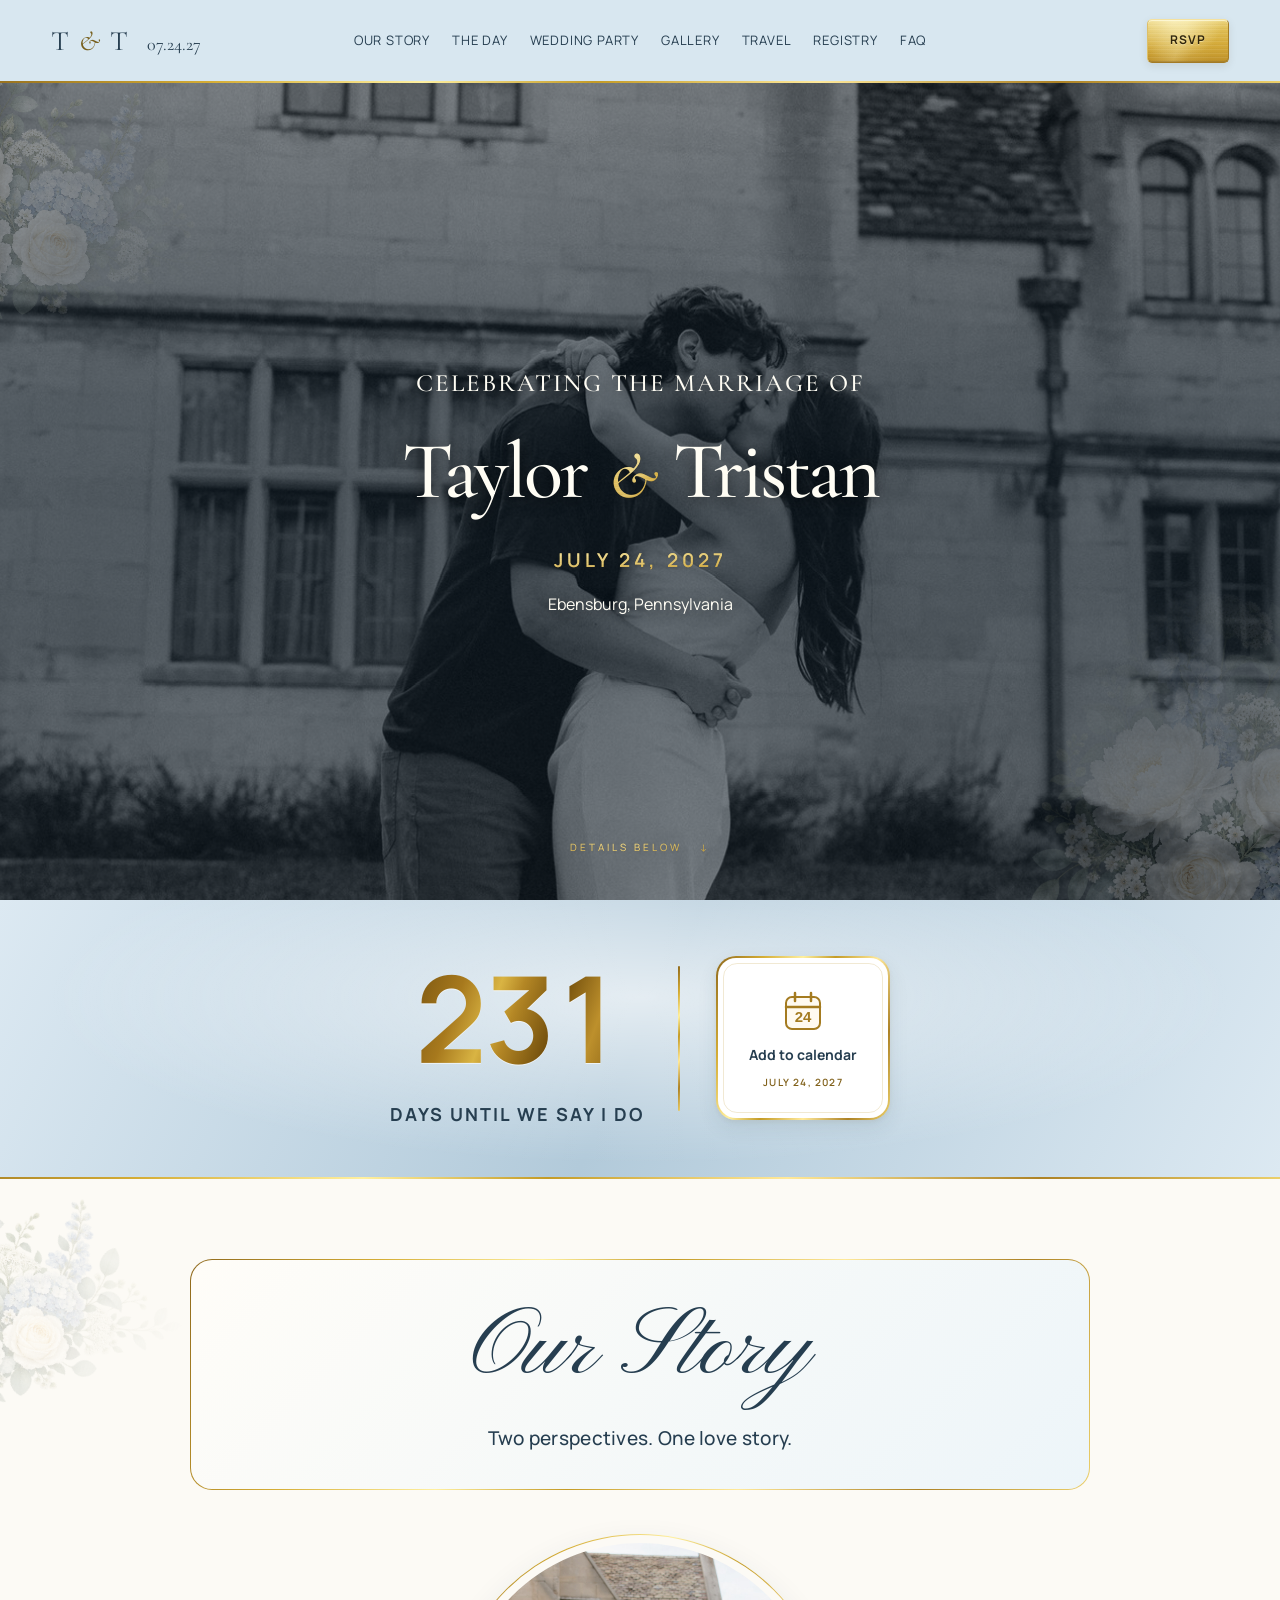
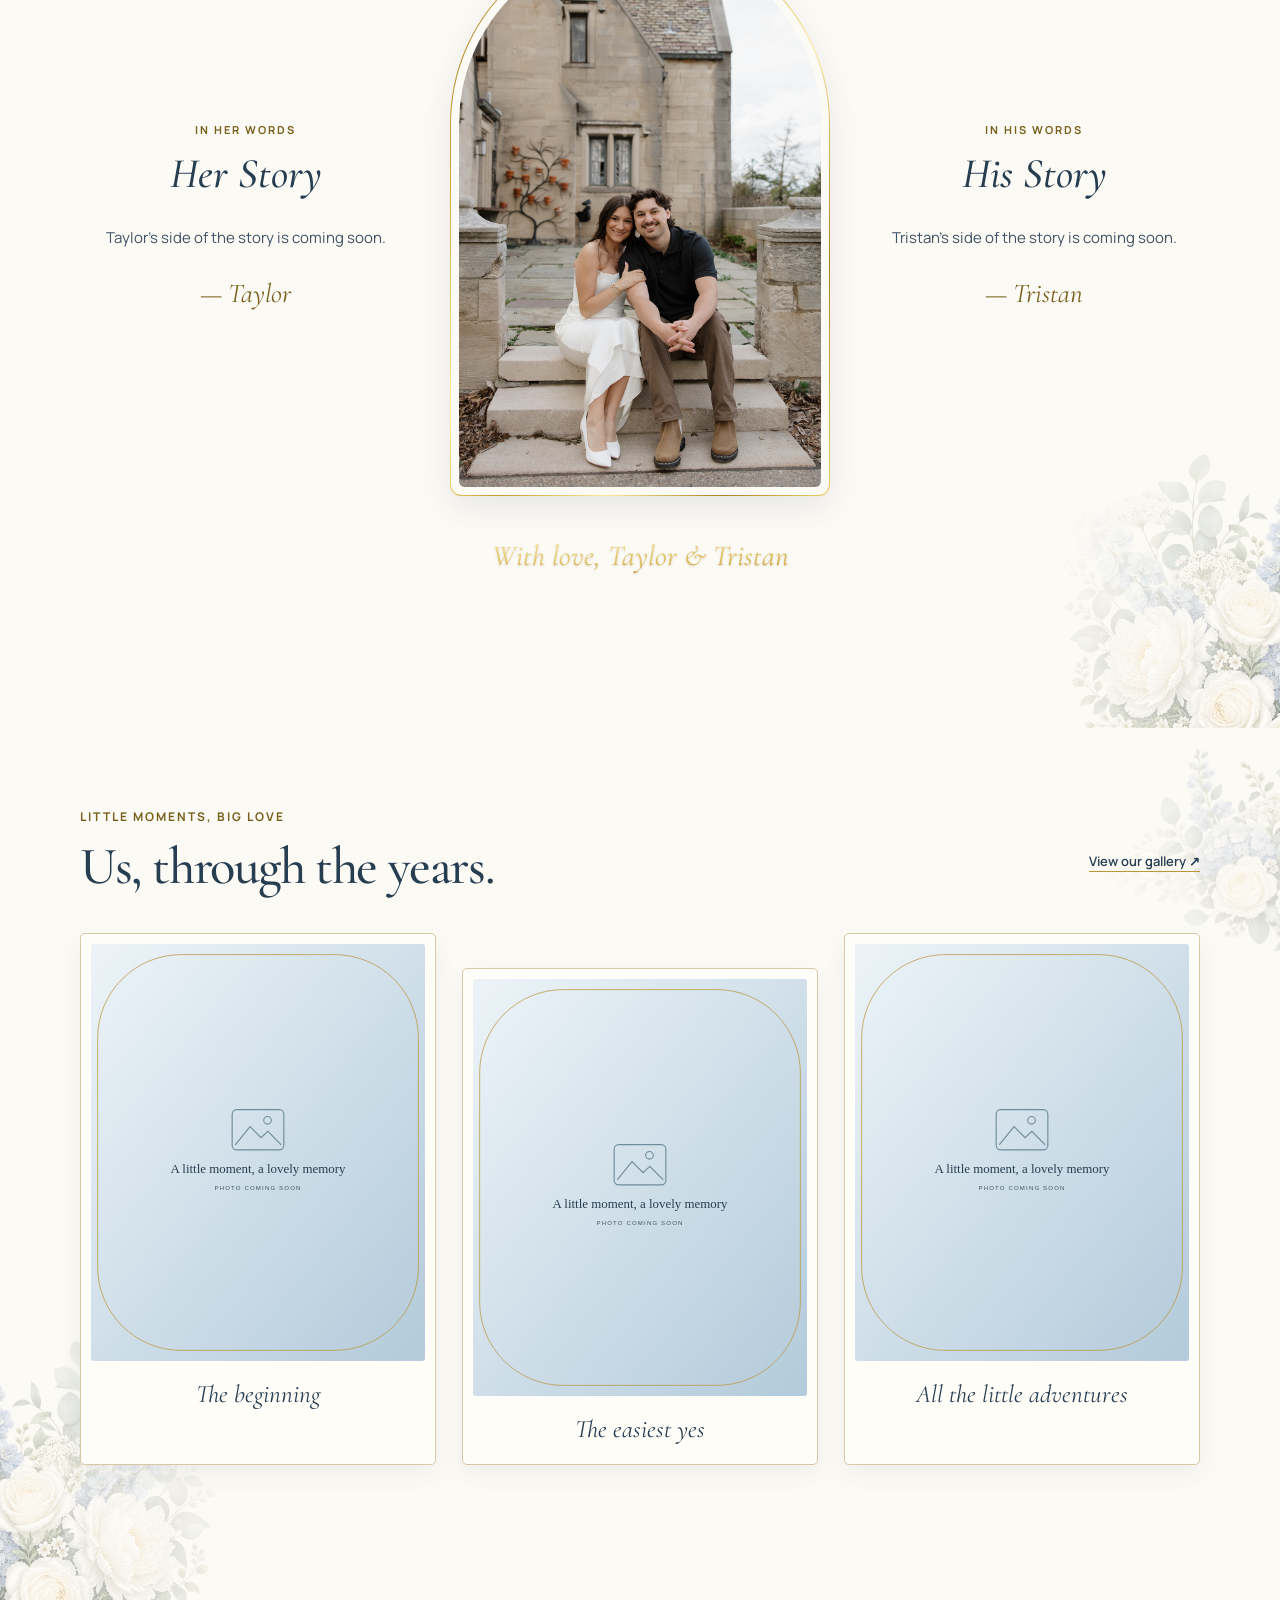
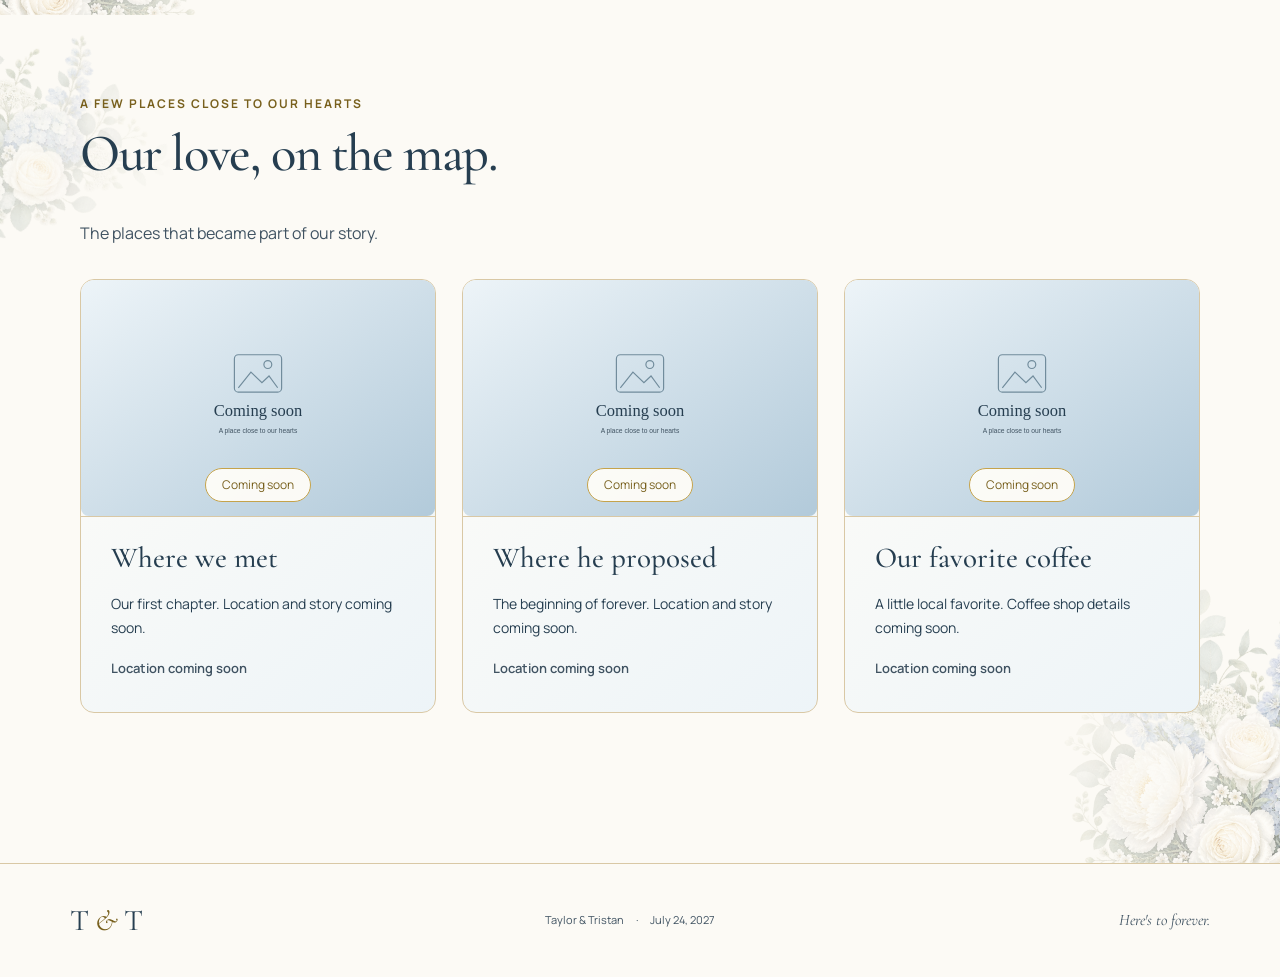
==== commit 3e337eb8: "uniform headings for each page, wedding party updates, and more" ====
--- a/index.html
+++ b/index.html
@@ -12,9 +12,9 @@
   <link href="./favicon.svg" rel="icon" type="image/svg+xml"/>
   <link href="https://fonts.googleapis.com" rel="preconnect"/>
   <link crossorigin="" href="https://fonts.gstatic.com" rel="preconnect"/>
-  <link href="https://fonts.googleapis.com/css2?family=Cormorant+Garamond:ital,wght@0,400;0,500;0,600;1,400;1,500&amp;family=Manrope:wght@400;500;600;700&amp;display=swap" rel="stylesheet"/>
-  <link href="./styles.css?v=22" rel="stylesheet"/>
-  <script defer="" src="./script.js?v=23">
+  <link href="https://fonts.googleapis.com/css2?family=Cormorant+Garamond:ital,wght@0,400;0,500;0,600;1,400;1,500&amp;family=Manrope:wght@400;500;600;700&amp;family=Pinyon+Script&amp;display=swap" rel="stylesheet"/>
+  <link href="./styles.css?v=30" rel="stylesheet"/>
+  <script defer="" src="./script.js?v=30">
   </script>
  </head>
  <body class="home-page">
@@ -120,55 +120,55 @@
     </a>
    </section>
    <div class="floral-scene floral-scene-forward">
-<section
-  class="intro section-wrap"
-  id="story"
-  aria-labelledby="intro-title"
->
-  <div class="our-story-heading">
-    <h2 id="intro-title">Our Story</h2>
-  </div>
-
-  <div class="story-perspectives">
-    <!-- EDIT: HER STORY. Replace this paragraph with Taylor's story.
-         You can add more <p> paragraphs inside this article. -->
-    <article class="story-side" aria-labelledby="her-story-title">
-      <p class="story-kicker">In her words</p>
-      <h3 id="her-story-title">Her Version</h3>
-
-      <p>Taylor’s side of the story is coming soon.</p>
-
-      <span class="story-signature">— Taylor</span>
-    </article>
-
-    <!-- EDIT: COUPLE PHOTO. Keep this photo in assets/, or change
-         src to your own filename. Update alt to describe the photo. -->
-    <figure class="story-center-photo">
-      <img
-        class="couple-photo"
-        src="./assets/couple_standing.jpg"
-        alt="Taylor and Tristan together"
-        loading="lazy"
-        decoding="async"
-      >
-    </figure>
-
-    <!-- EDIT: HIS STORY. Replace this paragraph with Tristan's story.
-         You can add more <p> paragraphs inside this article. -->
-    <article class="story-side" aria-labelledby="his-story-title">
-      <p class="story-kicker">In his words</p>
-      <h3 id="his-story-title">His Version</h3>
-
-      <p>Tristan’s side of the story is coming soon.</p>
-
-      <span class="story-signature">— Tristan</span>
-    </article>
-  </div>
-
-  <div class="signature our-story-signature">
-    With love, Taylor &amp; Tristan
-  </div>
-</section>
+    <section aria-labelledby="intro-title" class="intro section-wrap" id="story">
+     <div class="page-title-frame story-title-frame">
+      <h2 id="intro-title">
+       Our Story
+      </h2>
+      <p>
+       Two perspectives. One love story.
+      </p>
+     </div>
+     <div class="story-perspectives">
+      <article class="story-side">
+       <!-- EDIT: Replace this paragraph with Taylor's story. Add more p paragraphs if needed. -->
+       <p class="story-kicker">
+        In her words
+       </p>
+       <h3>
+        Her Story
+       </h3>
+       <p>
+        Taylor’s side of the story is coming soon.
+       </p>
+       <span class="story-signature">
+        — Taylor
+       </span>
+      </article>
+      <figure class="story-center-photo">
+       <!-- EDIT: Keep assets/couple_standing.jpg or change src and alt to your photo. -->
+       <img alt="Taylor and Tristan together" class="couple-photo" decoding="async" loading="lazy" src="./assets/couple_standing.jpg"/>
+      </figure>
+      <article class="story-side">
+       <!-- EDIT: Replace this paragraph with Tristan's story. Add more p paragraphs if needed. -->
+       <p class="story-kicker">
+        In his words
+       </p>
+       <h3>
+        His Story
+       </h3>
+       <p>
+        Tristan’s side of the story is coming soon.
+       </p>
+       <span class="story-signature">
+        — Tristan
+       </span>
+      </article>
+     </div>
+     <div class="signature our-story-signature">
+      With love, Taylor &amp; Tristan
+     </div>
+    </section>
    </div>
    <div class="floral-scene floral-scene-reverse">
     <section aria-labelledby="memory-title" class="memory-section section-wrap">
@@ -226,9 +226,13 @@
      <!-- EDIT: LOCAL MAP PINS. For each card, replace the description and put the exact place name AND address inside data-map-query="". The script enables its Google Maps link only after you supply a location. Example: data-map-query="Place Name, 123 Main St, City, PA". Do not use made-up locations. -->
      <div class="places-grid">
       <article class="place-card">
-       <span aria-hidden="true" class="map-pin">
-        01
-       </span>
+       <figure class="place-photo">
+        <!-- EDIT: LOCATION PHOTO. Replace src with your place photo and describe it in alt. Future interactive-map stories can use the paragraph beneath this image. -->
+        <img alt="Location photo coming soon" decoding="async" height="600" loading="lazy" src="./assets/place-placeholder.svg" width="900"/>
+        <figcaption>
+         Coming soon
+        </figcaption>
+       </figure>
        <h3>
         Where we met
        </h3>
@@ -240,9 +244,13 @@
        </a>
       </article>
       <article class="place-card">
-       <span aria-hidden="true" class="map-pin">
-        02
-       </span>
+       <figure class="place-photo">
+        <!-- EDIT: LOCATION PHOTO. Replace src with your place photo and describe it in alt. Future interactive-map stories can use the paragraph beneath this image. -->
+        <img alt="Location photo coming soon" decoding="async" height="600" loading="lazy" src="./assets/place-placeholder.svg" width="900"/>
+        <figcaption>
+         Coming soon
+        </figcaption>
+       </figure>
        <h3>
         Where he proposed
        </h3>
@@ -254,9 +262,13 @@
        </a>
       </article>
       <article class="place-card">
-       <span aria-hidden="true" class="map-pin">
-        03
-       </span>
+       <figure class="place-photo">
+        <!-- EDIT: LOCATION PHOTO. Replace src with your place photo and describe it in alt. Future interactive-map stories can use the paragraph beneath this image. -->
+        <img alt="Location photo coming soon" decoding="async" height="600" loading="lazy" src="./assets/place-placeholder.svg" width="900"/>
+        <figcaption>
+         Coming soon
+        </figcaption>
+       </figure>
        <h3>
         Our favorite coffee
        </h3>
@@ -272,8 +284,6 @@
     </section>
    </div>
   </main>
-  <div aria-hidden="true" class="floral-footer">
-  </div>
   <footer>
    <a aria-label="Taylor and Tristan, home" class="monogram" href="./index.html">
     T
--- a/styles.css
+++ b/styles.css
@@ -67,11 +67,11 @@
 .hero-place { margin: 15px auto 0; font-size: clamp(12px, 1.3vw, 16px); }
 .hero-bottom { position: absolute; bottom: 34px; left: 0; right: 0; width: fit-content; margin: auto; padding: 10px; z-index: 2; color: #fff3bd; font-size: 10px; letter-spacing: 3px; text-decoration: none; }
 .hero-bottom span { margin-left: 13px; }
-.story-layout { display: grid; grid-template-columns: minmax(0, 1fr) minmax(0, 1fr); align-items: center; gap: clamp(35px, 6vw, 85px); }
+
 .couple-photo { display: block; width: 100%; height: auto; border-radius: 180px 180px 4px 4px; }
-.story-copy { min-width: 0; }
-.story-copy h2 { margin-bottom: 28px; }
-.story-copy p { margin-bottom: 20px; font-size: 17px; line-height: 1.9; color: var(--muted); }
+
+
+
 .signature { margin-top: 30px; font: italic clamp(22px, 2.3vw, 29px)/1.5 var(--font-heading); color: var(--gold); }
 
 /* Gold countdown and calendar keepsake */
@@ -114,16 +114,16 @@
 .venue-schedule dd > time { display: block; }
 .venue-schedule time span { margin-left: 2px; font-size: .65em; font-weight: 600; }
 .venue-end-time { display: block; margin-top: 12px; font-size: 12px; font-weight: 500; line-height: 1.5; color: #40596b; }
-.venue-map { position: relative; display: flex; align-items: center; justify-content: center; width: 100%; min-height: 52px; padding: 14px 46px; font-size: 14px; font-weight: 600; line-height: 1.5; letter-spacing: .4px; text-align: center; text-decoration: none; color: #30260e; background: var(--button-gold); border: 1px solid #b38c32; border-radius: 8px; box-shadow: inset 0 1px 0 rgba(255,250,220,.8), 0 3px 8px rgba(117,87,21,.1); }
-.venue-map span { position: absolute; top: 50%; right: 20px; transform: translateY(-50%); font-size: 18px; }
+
+
 .venue-map:hover { filter: brightness(1.04); }
 
 /* Wedding party: five across desktop, two across tablet and phone */
 .party-section { background: #eef4f8; }
-.party-section > .section-wrap { max-width: 1440px; }
+
 .party-heading { text-align: center; margin: 0 auto 48px; }
-.party-grid + .party-heading { position: relative; margin: 80px auto 42px; padding-top: 42px; }
-.party-grid + .party-heading::before { content: ""; position: absolute; top: 0; left: 50%; width: 110px; height: 2px; transform: translateX(-50%); background: var(--gold-shine); }
+
+
 .party-grid { display: grid; grid-template-columns: repeat(5, minmax(0, 1fr)); align-items: start; gap: 48px 24px; width: 100%; margin: auto; }
 .party-card { min-width: 0; padding: 10px 8px 20px; text-align: center; }
 .party-portrait { display: grid; place-items: center; width: 100%; height: auto; aspect-ratio: 4/5; border-radius: 160px 160px 0 0; background: linear-gradient(145deg,#eaf3f9,#b2cada); border: 1px solid #c7a449; box-shadow: inset 0 0 0 7px #edf4f8, inset 0 0 0 8px #d4af3766; }
@@ -167,16 +167,16 @@
 
 /* Ornate heading, shared floral artwork, and metallic home accents */
 .page-heading { position: relative; isolation: isolate; overflow: hidden; }
-.day-heading { padding: 48px 30px; }
-.day-heading-frame { display: grid; grid-template-columns: 1fr auto 1fr; align-items: center; gap: 36px; width: min(100%, 1000px); margin: auto; padding: 36px 50px; border: 1px solid transparent; border-radius: 20px; background: linear-gradient(120deg,#f9fcfdcc,#edf5f9dd) padding-box, var(--gold-shine) border-box; box-shadow: 0 8px 24px #263e5008; }
-.day-title .eyebrow { font-size: 11px; letter-spacing: 2px; margin: 0 auto 12px; }
-.day-title h1 { font-style: italic; font-size: clamp(58px, 6vw, 86px); font-weight: 500; }
-.day-heading-ornament { font-size: 28px; color: #a27a25; }
-.day-date p { margin: 0 auto 4px; font: italic 25px var(--font-heading); }
-.day-date time { display: block; font: 500 clamp(32px, 3.4vw, 46px)/1.2 var(--font-heading); }
-.day-date span { display: block; margin-top: 12px; font-size: 11px; line-height: 1.6; letter-spacing: .5px; }
+
+
+
+
+
+
+
+
 @supports ((background-clip: text) or (-webkit-background-clip: text)) {
-  .home-page .hero h1 em, .home-page .hero-date, .home-page .hero-bottom, .home-page .signature, .home-page .countdown-display strong { background: var(--button-gold); background-clip: text; -webkit-background-clip: text; color: transparent; text-shadow: none; filter: drop-shadow(0 1px 1px #4b35122b); }
+  .home-page .hero h1 em, .home-page .hero-date, .home-page .hero-bottom, .home-page .signature { background: var(--button-gold); background-clip: text; -webkit-background-clip: text; color: transparent; text-shadow: none; filter: drop-shadow(0 1px 1px #4b35122b); }
 }
 
 /* Travel: hotel gallery, stay details, and helpful cards */
@@ -224,10 +224,10 @@
   .party-grid { grid-template-columns: repeat(2, minmax(0, 1fr)); max-width: 720px; gap: 40px 30px; }
 }
 @media (max-width: 760px) {
-  .day-heading { padding: 30px 18px; }
-  .day-heading-frame { grid-template-columns: 1fr; gap: 16px; padding: 30px 20px; }
-  .day-title h1 { font-size: 64px; }
-  .day-heading-ornament { font-size: 20px; }
+  
+  
+  
+  
   .hotel-card, .travel-card-grid { grid-template-columns: 1fr; }
   .hotel-copy, .travel-info-card { padding: 26px; }
   .hotel-gallery img { min-height: 115px; }
@@ -242,10 +242,10 @@
   .hero h1 { font-size: clamp(42px, 8.7vw, 62px); letter-spacing: -1.5px; }
   .hero-date { font-size: 14px; letter-spacing: 3px; }
   .hero-bottom { bottom: 24px; font-size: 9px; letter-spacing: 2px; }
-  .story-layout { grid-template-columns: 1fr; gap: 35px; }
+  
   .couple-photo { max-width: 480px; margin: auto; }
-  .story-copy { text-align: center; }
-  .story-copy p { font-size: 16px; }
+  
+  
   .section-heading { flex-direction: column; align-items: flex-start; gap: 12px; }
   .day-timeline { grid-template-columns: 1fr; margin: 8px 0 36px; }
   .day-timeline li { display: block; text-align: left; padding: 0 0 30px 42px; }
@@ -258,14 +258,14 @@
   .event-content { padding: 26px 22px; }
   .event-content h3 { min-height: 0; }
   .venue-schedule { min-height: 0; margin-top: 0; padding: 20px; gap: 20px; }
-  .party-section > .section-wrap { padding-left: 16px; padding-right: 16px; }
+  
   .party-grid { grid-template-columns: repeat(2, minmax(0, 1fr)); max-width: none; gap: 30px 14px; }
   .party-card { padding: 8px 4px 14px; }
   .party-card h3 { margin: 16px 0 8px; font-size: clamp(19px, 5vw, 25px); line-height: 1.15; overflow-wrap: anywhere; }
   .party-card .party-role { font-size: 11px; letter-spacing: .5px; }
   .party-card-honor .party-role { padding: 6px 8px; }
   .party-card p:not(.party-role) { font-size: 12px; line-height: 1.6; }
-  .party-grid + .party-heading { margin: 58px auto 32px; padding-top: 32px; }
+  
   .rsvp { padding: 35px 18px; }
   .rsvp-inner { padding: 50px 22px; }
   footer { flex-direction: column; gap: 10px; padding: 30px 20px; text-align: center; }
@@ -306,11 +306,11 @@
   filter: saturate(.76); z-index: 0;
 }
 .floral-scene::before { top: -65px; left: -125px; width: 285px; height: 390px;
-  background-image: url('./assets/floral-spray.png'); transform: rotate(-28deg); opacity: .38;
+  background-image: url("./assets/floral-spray.png"); transform: rotate(-28deg); opacity: .38;
   -webkit-mask-image: linear-gradient(135deg,#000 25%,transparent 85%);
   mask-image: linear-gradient(135deg,#000 25%,transparent 85%); }
 .floral-scene::after { bottom: -125px; right: -100px; width: 320px; height: 430px;
-  background-image: url('./assets/floral-bouquet.png'); transform: rotate(-20deg); opacity: .5;
+  background-image: url("./assets/floral-bouquet.png"); transform: rotate(-20deg); opacity: .5;
   -webkit-mask-image: linear-gradient(315deg,#000 30%,transparent 85%);
   mask-image: linear-gradient(315deg,#000 30%,transparent 85%); }
 .floral-scene-reverse::before { left: auto; right: -125px; transform: scaleX(-1) rotate(-28deg); }
@@ -320,29 +320,28 @@
 .page-heading { padding-top: 75px; padding-bottom: 65px; }
 .page-heading > * { position: relative; z-index: 1; }
 .page-heading::before { width: 290px; height: 340px; top: -150px; left: -75px;
-  background-image: url('./assets/floral-bouquet.png'); transform: rotate(135deg); opacity: .62;
+  background-image: url("./assets/floral-bouquet.png"); transform: rotate(135deg); opacity: .62;
   -webkit-mask-image: linear-gradient(0deg,transparent,#000 55%); mask-image: linear-gradient(0deg,transparent,#000 55%); }
 .page-heading::after { width: 250px; height: 330px; bottom: -165px; right: -65px;
-  background-image: url('./assets/floral-spray.png'); transform: rotate(-28deg); opacity: .55;
+  background-image: url("./assets/floral-spray.png"); transform: rotate(-28deg); opacity: .55;
   -webkit-mask-image: linear-gradient(0deg,#000 25%,transparent); mask-image: linear-gradient(0deg,#000 25%,transparent); }
 .home-page .hero::before { top: -110px; left: -135px; width: clamp(250px,27vw,420px); height: clamp(350px,38vw,580px);
-  background-image: url('./assets/floral-spray.png'); transform: rotate(-18deg); opacity: .42; filter: saturate(.65) brightness(.85);
+  background-image: url("./assets/floral-spray.png"); transform: rotate(-18deg); opacity: .42; filter: saturate(.65) brightness(.85);
   -webkit-mask-image: linear-gradient(135deg,#000 15%,#000c 40%,transparent 82%); mask-image: linear-gradient(135deg,#000 15%,#000c 40%,transparent 82%); }
 .home-page .hero::after { bottom: -180px; right: -145px; width: clamp(280px,30vw,460px); height: clamp(380px,42vw,640px);
-  background-image: url('./assets/floral-bouquet.png'); transform: rotate(12deg); opacity: .38; filter: saturate(.65) brightness(.85);
+  background-image: url("./assets/floral-bouquet.png"); transform: rotate(12deg); opacity: .38; filter: saturate(.65) brightness(.85);
   -webkit-mask-image: linear-gradient(315deg,#000 15%,#000c 42%,transparent 85%); mask-image: linear-gradient(315deg,#000 15%,#000c 42%,transparent 85%); }
-.floral-footer { height: 155px; background: url('./assets/floral-garland.png') center bottom -85px / min(780px,115vw) auto no-repeat; opacity: .72; pointer-events: none; }
 
 /* EDIT: Typography/color settings live in :root at the top of this file. */
 button { font: inherit; cursor: pointer; }
 button:focus-visible, [tabindex]:focus-visible { outline: 3px solid var(--gold); outline-offset: 4px; }
 .sr-only { position: absolute; width: 1px; height: 1px; padding: 0; margin: -1px; overflow: hidden; clip-path: inset(50%); white-space: nowrap; border: 0; }
 .section-lede { margin-bottom: 32px; color: var(--muted); }
-.story-versions { display: grid; grid-template-columns: repeat(2,minmax(0,1fr)); gap: 28px; margin-top: 55px; }
-.version-card { padding: 36px; border: 1px solid var(--line); background: #ffffffb8; border-radius: 100px 100px 12px 12px; text-align: center; }
-.version-card .eyebrow { font-size: 11px; letter-spacing: 2px; margin: 14px 0; color: var(--gold); }
-.version-card h3 { font-size: 40px; font-style: italic; }
-.version-card p:not(.eyebrow) { margin-top: 20px; }
+
+
+
+
+
 .story-signature { display: block; margin-top: 24px; color: var(--gold); font: italic 27px var(--font-heading); }
 .memory-section .eyebrow, .places-section .eyebrow, .lookbook .eyebrow { font-size: 12px; letter-spacing: 2px; margin-bottom: 12px; color: var(--gold); }
 .memory-grid, .places-grid, .lookbook-grid { display: grid; grid-template-columns: repeat(3,minmax(0,1fr)); gap: 26px; }
@@ -353,7 +352,6 @@
 .place-card { padding: 30px; border-radius: 14px; border: 1px solid var(--line); background: linear-gradient(140deg,#fffdf8,#edf4f8); }
 .place-card h3 { margin: 26px 0 16px; }
 .place-card p { font-size: 14px; }
-.map-pin { display: grid; place-items: center; width: 48px; height: 58px; border: 1px solid #b29245; border-radius: 50% 50% 50% 5px; background: var(--button-gold); color: #30260e; font-size: 15px; font-weight: 700; }
 [aria-disabled="true"] { color: var(--muted); text-decoration: none; cursor: default; }
 .places-section iframe { display: block; width: 100%; height: 420px; border: 1px solid var(--line); border-radius: 16px; margin-top: 30px; }
 .look-card { overflow: hidden; border: 1px solid var(--line); border-radius: 130px 130px 12px 12px; background: #fffdf8; }
@@ -408,9 +406,8 @@
   .page-heading::after { width: 170px; height: 240px; right: -80px; bottom: -130px; opacity: .38; }
   .home-page .hero::before { width: 230px; height: 330px; top: -85px; left: -115px; opacity: .35; }
   .home-page .hero::after { width: 250px; height: 350px; right: -120px; bottom: -135px; opacity: .32; }
-  .floral-footer { height: 95px; background-position: center bottom -40px; }
   .story-versions, .places-grid { grid-template-columns: 1fr; }
-  .version-card { padding: 30px 25px; }
+  
   .memory-grid { gap: 16px; grid-template-columns: 1fr; max-width: 420px; margin: auto; }
   .memory-grid .photo-frame:nth-child(2) { margin-top: 0; }
   .lookbook-grid { grid-template-columns: 1fr; max-width: 440px; margin: auto; }
@@ -432,633 +429,81 @@
 .floral-scene:has(> .rsvp) { background: linear-gradient(120deg,#d6e5ef,#b2cada 55%,#d9e8f2); }
 .floral-scene > .party-section, .floral-scene > .rsvp { background: transparent; }
 
-/* OUR STORY: heading above, stories framing the center photograph. */
-#story .our-story-heading {
-  text-align: center;
-  margin-bottom: 44px;
-}
-
-#story .our-story-heading h2 {
-  font-size: clamp(44px, 5vw, 68px);
-}
-
-#story .our-story-heading::after {
-  content: "";
-  display: block;
-  width: 90px;
-  height: 2px;
-  margin: 22px auto 0;
-  background: var(--gold-shine);
-}
-
-#story .story-perspectives {
-  display: grid;
-  grid-template-columns:
-    minmax(0, 1fr)
-    minmax(0, 1.15fr)
-    minmax(0, 1fr);
-  align-items: center;
-  gap: clamp(24px, 3vw, 44px);
-}
-
-#story .story-side {
-  min-width: 0;
-  padding: 28px 0;
-  text-align: center;
-}
-
-#story .story-kicker {
-  margin-bottom: 10px;
-  font-size: 11px;
-  font-weight: 700;
-  letter-spacing: 2px;
-  text-transform: uppercase;
-  color: var(--gold);
-}
-
-#story .story-side h3 {
-  margin-bottom: 24px;
-  font-family: var(--font-heading);
-  font-size: clamp(34px, 3.3vw, 46px);
-  font-style: italic;
-  line-height: 1.15;
-}
-
-#story .story-side > p:not(.story-kicker) {
-  margin: 0 auto 18px;
-  max-width: 36ch;
-  font-size: 15px;
-  line-height: 1.9;
-  color: var(--muted);
-  overflow-wrap: break-word;
-}
-
-#story .story-signature {
-  margin-top: 24px;
-}
-
-#story .story-center-photo {
-  width: 100%;
-  max-width: 380px;
-  min-width: 0;
-  margin: 0 auto;
-  padding: 8px;
-  border: 1px solid transparent;
-  border-radius: 200px 200px 12px 12px;
-  background:
-    linear-gradient(var(--paper), var(--paper)) padding-box,
-    var(--gold-shine) border-box;
-  box-shadow: 0 12px 32px rgba(38, 62, 80, .1);
-}
-
-#story .story-center-photo .couple-photo {
-  display: block;
-  width: 100%;
-  max-width: none;
-  height: auto;
-  margin: 0;
-  border-radius: 190px 190px 6px 6px;
-}
-
-#story .our-story-signature {
-  margin-top: 38px;
-  text-align: center;
-}
-
-/* MOBILE/TABLET: keep the stories readable instead of squeezing
-   three narrow columns together. */
+/* SHARED PAGE TITLES: calligraphy, simple subtitle, rounded gold frame. */
+.page-title-frame { width: min(100%,900px); margin: auto; padding: 28px 24px 36px; border: 1px solid transparent; border-radius: 22px; text-align: center; background: linear-gradient(135deg,#fffdf8,#edf5f9) padding-box,var(--gold-shine) border-box; }
+.page-title-frame h1, .page-title-frame h2 { margin: 0; font: 400 clamp(62px,7.5vw,106px)/1.3 "Pinyon Script",cursive; letter-spacing: 0; text-wrap: balance; }
+.page-title-frame p { max-width: none; margin: 10px auto 0; color: var(--ink); font: 500 clamp(14px,1.7vw,19px)/1.6 var(--font-body); letter-spacing: .3px; }
+.story-title-frame { margin-bottom: 44px; }
+
+/* OUR STORY: Her Story, center photograph, His Story. */
+.story-perspectives { display: grid; grid-template-columns: minmax(0,1fr) minmax(0,1.15fr) minmax(0,1fr); align-items: center; gap: clamp(24px,3vw,44px); }
+.story-side { min-width: 0; padding: 28px 0; text-align: center; }
+.story-kicker { margin-bottom: 10px; font-size: 11px; font-weight: 700; letter-spacing: 2px; text-transform: uppercase; color: var(--gold); }
+.story-side h3 { margin-bottom: 24px; font-size: clamp(34px,3.3vw,46px); font-style: italic; }
+.story-side > p:not(.story-kicker) { margin: 0 auto 18px; max-width: 36ch; font-size: 15px; line-height: 1.9; color: var(--muted); overflow-wrap: break-word; }
+.story-center-photo { width: 100%; max-width: 380px; min-width: 0; margin: 0 auto; padding: 8px; border: 1px solid transparent; border-radius: 200px 200px 12px 12px; background: linear-gradient(var(--paper),var(--paper)) padding-box,var(--gold-shine) border-box; box-shadow: 0 12px 32px #263e5019; }
+.story-center-photo .couple-photo { width: 100%; margin: 0; border-radius: 190px 190px 6px 6px; }
+.our-story-signature { margin-top: 38px; text-align: center; }
+
+/* VENUE CHAPTERS: rounded photo and map together; information alongside. */
+#celebration .event-grid { grid-template-columns: minmax(0,1fr); gap: 70px; margin-top: 64px; }
+#celebration .event-card { display: grid; grid-template-columns: minmax(0,.95fr) minmax(0,1.05fr); align-items: stretch; gap: 18px clamp(28px,5vw,64px); padding: 0; overflow: visible; border: 0; border-radius: 0; background: transparent; box-shadow: none; }
+#celebration .event-card > .venue-photo { grid-column: 1; grid-row: 1; align-self: start; width: 100%; max-width: none; margin: 0; height: auto; aspect-ratio: 4/3; padding: 7px; object-fit: cover; object-position: center; border: 1px solid transparent; border-radius: 22px; background: linear-gradient(var(--paper),var(--paper)) padding-box,var(--gold-shine) border-box; box-shadow: 0 12px 30px #263e5014; }
+#celebration .event-card > .event-content { grid-column: 2; grid-row: 1 / span 2; align-self: stretch; justify-content: center; align-items: flex-start; padding: clamp(26px,3.5vw,42px); border: 1px solid transparent; border-radius: 70px 8px 70px 8px; background: linear-gradient(140deg,#fffdf8,#e7f0f6) padding-box,var(--gold-shine) border-box; }
+#celebration .event-card:nth-child(even) > .venue-photo, #celebration .event-card:nth-child(even) > .venue-map-panel { grid-column: 2; }
+#celebration .event-card:nth-child(even) > .event-content { grid-column: 1; border-radius: 8px 70px 8px 70px; }
+#celebration .event-content h3 { min-height: 0; font-size: clamp(36px,4vw,52px); }
+#celebration .venue-schedule { width: 100%; min-height: 0; margin: 0; padding: 22px 0; gap: 24px; border: 0; border-top: 1px solid var(--line); border-bottom: 1px solid var(--line); border-radius: 0; background: transparent; box-shadow: none; }
+#celebration .event-card > .venue-map-panel { grid-column: 1; grid-row: 2; width: 100%; margin: 0; overflow: hidden; border: 1px solid transparent; border-radius: 16px; background: linear-gradient(#fffdf8,#fffdf8) padding-box,var(--gold-shine) border-box; box-shadow: 0 5px 16px #263e5010; }
+#celebration .event-card:nth-child(even) > .venue-map-panel { grid-column: 2; }
+.venue-map-heading { display: flex; align-items: center; gap: 12px; padding: 11px 15px; background: linear-gradient(120deg,#edf5f9,#dce9f2); border-bottom: 1px solid var(--line); }
+.venue-map-symbol { display: grid; place-items: center; flex: 0 0 36px; width: 36px; height: 36px; border: 1px solid #c5a34b; border-radius: 50%; background: #fffdf8; color: var(--gold); font-size: 21px; }
+.venue-map-label { font-size: 13px; font-weight: 700; line-height: 1.4; }
+.venue-map-caption { margin-top: 4px; color: var(--muted); font-size: 12px; line-height: 1.5; }
+.venue-map-panel iframe { display: block; width: 100%; height: 165px; border: 0; }
+.day-timeline h3 { display: flex; align-items: center; justify-content: center; gap: 9px; }
+.timeline-icon { display: block; flex: 0 0 27px; width: 27px; height: 27px; color: #927124; }
+@keyframes venue-photo-fade { from { opacity: 0; translate: 0 12px; } to { opacity: 1; translate: 0 0; } }
+#celebration .venue-photo.photo-arrived { animation: venue-photo-fade 1.1s ease-out both; }
+
+/* WEDDING PARTY: sky-blue bridesmaids, warm ivory groomsmen. */
+.party-section { background: transparent; }
+.floral-scene:has(> .party-section) { background: var(--paper); padding-bottom: 0; }
+.bridesmaids-group { background: linear-gradient(135deg,#edf5fa,#dce9f2); }
+.groomsmen-group { background: linear-gradient(135deg,#fffdf8,#f1e9dc); border-top: 1px solid var(--line); }
+.party-group > .section-wrap { max-width: 1440px; }
+.groomsmen-group .party-portrait { background: linear-gradient(145deg,#f9f5ec,#ddd2bd); box-shadow: inset 0 0 0 7px #f7f2e9,inset 0 0 0 8px #d4af3766; }
+.groomsmen-group img.party-portrait { background: #f7f2e9; }
+.groomsmen-group .party-card-honor .party-portrait { box-shadow: 0 0 0 3px #fff8df,0 0 0 4px #d9b857,0 8px 20px #88691d29; }
+
+/* COUNTDOWN: stronger gold with a restrained metallic highlight. */
+.home-page .countdown-display strong { color: #89651c; }
+@supports ((background-clip: text) or (-webkit-background-clip: text)) {
+  .home-page .countdown-display strong { background: linear-gradient(110deg,#73500f 0%,#a7791d 24%,#d9b443 39%,#b48725 48%,#76520e 65%,#bd902c 82%,#805b12 100%); background-clip: text; -webkit-background-clip: text; color: transparent; text-shadow: none; filter: drop-shadow(0 1px 0 #ffffff99); }
+}
+/* LOCATION PHOTO SLOTS: real photos can replace the Coming soon artwork. */
+.place-photo { position: relative; overflow: hidden; margin: -30px -30px 24px; border-bottom: 1px solid var(--line); border-radius: 13px 13px 0 0; }
+.place-photo img { display: block; width: 100%; height: auto; aspect-ratio: 3/2; object-fit: cover; }
+.place-photo figcaption { position: absolute; bottom: 14px; left: 50%; transform: translateX(-50%); padding: 6px 16px; border: 1px solid #c5a34b; border-radius: 20px; background: #fffdf8ed; font-size: 12px; white-space: nowrap; color: var(--gold); }
+.place-card h3 { margin-top: 0; }
+
 @media (max-width: 900px) {
-  #story .story-perspectives {
-    grid-template-columns: minmax(0, 1fr);
-    gap: 28px;
-    max-width: 540px;
-    margin: 0 auto;
-  }
-
-  #story .story-side {
-    padding: 12px 8px;
-  }
-
-  #story .story-side > p:not(.story-kicker) {
-    max-width: 46ch;
-    font-size: 16px;
-  }
-
-  #story .story-center-photo {
-    max-width: 360px;
-  }
-
-  #story .our-story-heading {
-    margin-bottom: 30px;
-  }
-}
-/* THE DAY: flowing calligraphy and an invitation-style heading */
-.day-heading .day-heading-frame {
-  grid-template-columns: minmax(0, 1fr) auto minmax(0, 1fr);
-  gap: 30px;
-  padding: 38px 46px;
-  background:
-    linear-gradient(135deg, #fffdf8, #edf5f9) padding-box,
-    var(--gold-shine) border-box;
-}
-
-.day-heading .day-title .eyebrow {
-  margin-bottom: 16px;
-  font-size: 11px;
-  letter-spacing: 2.5px;
-}
-
-.day-heading .day-title h1 {
-  font-family: "Pinyon Script", cursive;
-  font-size: clamp(78px, 8vw, 116px);
-  font-weight: 400;
-  font-style: normal;
-  line-height: 1.3;
-  letter-spacing: 0;
-  color: var(--ink);
-}
-
-.day-heading .day-heading-ornament {
-  display: grid;
-  justify-items: center;
-  gap: 18px;
-  font-size: 22px;
-  color: var(--gold);
-}
-
-.day-heading .day-heading-ornament::before,
-.day-heading .day-heading-ornament::after {
-  content: "";
-  width: 1px;
-  height: 35px;
-  background: var(--gold-shine);
-}
-
-.day-heading .day-date p {
-  font-size: 28px;
-}
-
-.day-heading .day-date time {
-  font-family: var(--font-heading);
-  font-size: clamp(32px, 3.5vw, 46px);
-}
-
-.day-heading .day-date span {
-  max-width: 28ch;
-  margin: 14px auto 0;
-  font-size: 12px;
-  line-height: 1.7;
-}
-
-/* VENUES: full-width chapters with alternating photos and details */
-#celebration .event-grid {
-  grid-template-columns: minmax(0, 1fr);
-  gap: 70px;
-  margin-top: 64px;
-}
-
-#celebration .event-card {
-  display: grid;
-  grid-template-columns: minmax(0, .95fr) minmax(0, 1.05fr);
-  align-items: center;
-  gap: clamp(28px, 5vw, 64px);
-  overflow: visible;
-  padding: 0;
-  border: 0;
-  border-radius: 0;
-  background: transparent;
-  box-shadow: none;
-}
-
-/* EDIT: object-position changes the crop of your venue photographs.
-   For example, center 30% shows more of the upper part of a photo. */
-#celebration .venue-photo {
-  grid-column: 1;
-  grid-row: 1;
-  display: block;
-  width: 100%;
-  height: auto;
-  aspect-ratio: 4 / 5;
-  object-fit: cover;
-  object-position: center;
-  padding: 8px;
-  border: 1px solid transparent;
-  border-radius: 240px 240px 10px 10px;
-  background:
-    linear-gradient(var(--paper), var(--paper)) padding-box,
-    var(--gold-shine) border-box;
-  box-shadow: 0 12px 30px rgba(38, 62, 80, .08);
-}
-
-#celebration .event-content {
-  grid-column: 2;
-  grid-row: 1;
-  display: flex;
-  flex-direction: column;
-  align-items: flex-start;
-  padding: clamp(26px, 3.5vw, 42px);
-  border: 1px solid transparent;
-  border-radius: 70px 8px 70px 8px;
-  background:
-    linear-gradient(140deg, #fffdf8, #e7f0f6) padding-box,
-    var(--gold-shine) border-box;
-}
-
-/* Reception reverses the layout: details left, photograph right. */
-#celebration .event-card:nth-child(even) .venue-photo {
-  grid-column: 2;
-}
-
-#celebration .event-card:nth-child(even) .event-content {
-  grid-column: 1;
-  border-radius: 8px 70px 8px 70px;
-}
-
-#celebration .card-number {
-  margin-bottom: 22px;
-  padding-bottom: 12px;
-  font-size: 12px;
-  letter-spacing: 2.5px;
-  color: var(--gold);
-}
-
-#celebration .event-content h3 {
-  min-height: 0;
-  font-size: clamp(36px, 4vw, 52px);
-  line-height: 1.12;
-}
-
-#celebration .venue-location {
-  margin: 22px 0;
-  font-size: 15px;
-  line-height: 1.9;
-}
-
-/* Times feel like part of the itinerary rather than a separate tile. */
-#celebration .venue-schedule {
-  width: 100%;
-  min-height: 0;
-  margin: 0 0 26px;
-  padding: 22px 0;
-  gap: 24px;
-  border: 0;
-  border-top: 1px solid var(--line);
-  border-bottom: 1px solid var(--line);
-  border-radius: 0;
-  background: transparent;
-  box-shadow: none;
-}
-
-#celebration .venue-schedule dt {
-  margin-bottom: 10px;
-  font-size: 11px;
-  letter-spacing: 1.5px;
-}
-
-#celebration .venue-schedule dd {
-  font-size: clamp(28px, 3vw, 36px);
-  color: var(--ink);
-}
-
-/* A smaller gold map button instead of a full-width shopping-style button. */
-#celebration .venue-map {
-  align-self: flex-start;
-  width: auto;
-  min-height: 46px;
-  padding: 12px 46px 12px 22px;
-  border-radius: 24px;
-  font-size: 13px;
-}
-
-/* TABLET AND PHONE: stack each venue photograph above its details. */
+  .story-perspectives { grid-template-columns: minmax(0,1fr); gap: 28px; max-width: 540px; margin: auto; }
+  .story-side { padding: 12px 8px; }
+  .story-side > p:not(.story-kicker) { max-width: 46ch; font-size: 16px; }
+}
 @media (max-width: 760px) {
-  .day-heading .day-heading-frame {
-    grid-template-columns: minmax(0, 1fr);
-    gap: 18px;
-    padding: 30px 20px;
-  }
-
-  .day-heading .day-title h1 {
-    font-size: clamp(76px, 17vw, 100px);
-  }
-
-  .day-heading .day-heading-ornament {
-    display: flex;
-    justify-content: center;
-    align-items: center;
-    gap: 16px;
-  }
-
-  .day-heading .day-heading-ornament::before,
-  .day-heading .day-heading-ornament::after {
-    width: 50px;
-    height: 1px;
-  }
-
-  #celebration .event-grid {
-    gap: 52px;
-    margin-top: 42px;
-  }
-
-  #celebration .event-card {
-    grid-template-columns: minmax(0, 1fr);
-    gap: 22px;
-  }
-
-  #celebration .event-card .venue-photo {
-    grid-column: 1;
-    grid-row: 1;
-    max-width: 420px;
-    margin: 0 auto;
-    aspect-ratio: 4 / 4.5;
-  }
-
-  #celebration .event-card .event-content {
-    grid-column: 1;
-    grid-row: 2;
-    width: 100%;
-    padding: 30px 24px;
-    border-radius: 45px 8px 45px 8px;
-  }
-}
-/* Embedded venue maps */
-#celebration .venue-map-embed {
-  width: 100%;
-  overflow: hidden;
-  padding: 3px;
-  border: 1px solid transparent;
-  border-radius: 18px;
-  background:
-    linear-gradient(#fff, #fff) padding-box,
-    var(--gold-shine) border-box;
-  box-shadow: 0 6px 18px rgba(38, 62, 80, .08);
-}
-
-#celebration .venue-map-embed iframe {
-  display: block;
-  width: 100%;
-  height: 250px;
-  border: 0;
-  border-radius: 14px;
-}
-
-@media (max-width: 760px) {
-  #celebration .venue-map-embed iframe {
-    height: 220px;
-  }
-}
-/* THE DAY: a simple centered heading inside the gold frame */
-.day-heading .day-heading-frame {
-  display: flex;
-  flex-direction: column;
-  align-items: center;
-  gap: 10px;
-  max-width: 900px;
-  padding: 28px 24px 36px;
-  border-radius: 22px;
-}
-
-.day-heading .day-title h1 {
-  margin: 0;
-  font-family: "Pinyon Script", cursive;
-  font-size: clamp(76px, 9vw, 112px);
-  font-weight: 400;
-  font-style: normal;
-  line-height: 1.3;
-  letter-spacing: 0;
-}
-
-.day-heading .day-simple-date {
-  max-width: none;
-  margin: 0;
-  color: var(--ink);
-  font-family: var(--font-body);
-  font-size: clamp(16px, 1.8vw, 20px);
-  font-weight: 500;
-  line-height: 1.6;
-  letter-spacing: .5px;
-}
-
-/* VENUE PHOTOS: rounded rectangles with existing gold frames */
-#celebration .event-card .venue-photo {
-  border-radius: 22px;
-  aspect-ratio: 4 / 3;
-  padding: 7px;
-  object-fit: cover;
-  object-position: center;
-}
-
-/* MAPS: an integrated location panel with a compact blue heading */
-#celebration .venue-map-panel {
-  width: 100%;
-  overflow: hidden;
-  border: 1px solid transparent;
-  border-radius: 16px;
-  background:
-    linear-gradient(#fffdf8, #fffdf8) padding-box,
-    var(--gold-shine) border-box;
-  box-shadow: 0 5px 16px rgba(38, 62, 80, .06);
-}
-
-#celebration .venue-map-heading {
-  display: flex;
-  align-items: center;
-  gap: 12px;
-  padding: 15px 18px;
-  background: linear-gradient(120deg, #edf5f9, #dce9f2);
-  border-bottom: 1px solid var(--line);
-}
-
-#celebration .venue-map-symbol {
-  display: grid;
-  place-items: center;
-  flex: 0 0 36px;
-  width: 36px;
-  height: 36px;
-  border: 1px solid #c5a34b;
-  border-radius: 50%;
-  background: #fffdf8;
-  color: var(--gold);
-  font-size: 21px;
-}
-
-#celebration .venue-map-label {
-  margin: 0;
-  font-size: 13px;
-  font-weight: 700;
-  line-height: 1.4;
-}
-
-#celebration .venue-map-caption {
-  margin: 4px 0 0;
-  color: var(--muted);
-  font-size: 12px;
-  line-height: 1.5;
-}
-
-#celebration .venue-map-panel iframe {
-  display: block;
-  width: 100%;
-  height: 210px;
-  border: 0;
-}
-
-@media (max-width: 760px) {
-  .day-heading .day-heading-frame {
-    gap: 8px;
-    padding: 24px 16px 30px;
-  }
-
-  #celebration .event-card .venue-photo {
-    aspect-ratio: 4 / 3;
-    border-radius: 20px;
-  }
-
-  #celebration .venue-map-panel iframe {
-    height: 190px;
-  }
-}
-/* Center each map beneath the venue photo AND description. */
-#celebration .event-card {
-  row-gap: 28px;
-}
-
-#celebration .event-card > .venue-map-panel {
-  grid-column: 1 / -1;
-  grid-row: 2;
-  justify-self: center;
-  width: min(100%, 800px);
-  margin: 0;
-  border-radius: 18px;
-}
-
-#celebration .event-card > .venue-map-panel iframe {
-  height: 260px;
-}
-
-/* Phone order: photo, description, then map. */
-@media (max-width: 760px) {
-  #celebration .event-card > .venue-map-panel {
-    grid-column: 1;
-    grid-row: 3;
-    width: 100%;
-  }
-
-  #celebration .event-card > .venue-map-panel iframe {
-    height: 230px;
-  }
-}
-/* Photo above map; information card alongside both. */
-#celebration .event-card {
-  align-items: stretch;
-  row-gap: 18px;
-}
-
-#celebration .event-card > .venue-photo {
-  grid-column: 1;
-  grid-row: 1;
-  align-self: start;
-  max-width: none;
-  margin: 0;
-}
-
-#celebration .event-card > .venue-map-panel {
-  grid-column: 1;
-  grid-row: 2;
-  width: 100%;
-  margin: 0;
-  justify-self: stretch;
-}
-
-#celebration .event-card > .event-content {
-  grid-column: 2;
-  grid-row: 1 / span 2;
-  align-self: stretch;
-  justify-content: center;
-}
-
-/* Reception: photo and map on the right. */
-#celebration .event-card:nth-child(even) > .venue-photo,
-#celebration .event-card:nth-child(even) > .venue-map-panel {
-  grid-column: 2;
-}
-
-#celebration .event-card:nth-child(even) > .event-content {
-  grid-column: 1;
-}
-
-/* Slightly smaller maps and compact headings. */
-#celebration .event-card > .venue-map-panel iframe {
-  height: 165px;
-}
-
-#celebration .venue-map-heading {
-  padding: 11px 15px;
-}
-
-/* Mobile: photo, map, then information. */
-@media (max-width: 760px) {
-  #celebration .event-card > .venue-photo,
-  #celebration .event-card:nth-child(even) > .venue-photo {
-    grid-column: 1;
-    grid-row: 1;
-  }
-
-  #celebration .event-card > .venue-map-panel,
-  #celebration .event-card:nth-child(even) > .venue-map-panel {
-    grid-column: 1;
-    grid-row: 2;
-  }
-
-  #celebration .event-card > .event-content,
-  #celebration .event-card:nth-child(even) > .event-content {
-    grid-column: 1;
-    grid-row: 3;
-  }
-}
-/* Matching, single-color timeline icons */
-#celebration .day-timeline h3 {
-  display: flex;
-  align-items: center;
-  justify-content: center;
-  gap: 9px;
-}
-
-#celebration .timeline-icon {
-  display: block;
-  flex: 0 0 27px;
-  width: 27px;
-  height: 27px;
-  color: #927124;
-}
-
-/* Photo fade-in triggered by the existing IntersectionObserver
-   in script.js. Photos remain visible without JavaScript. */
-@keyframes venue-photo-fade {
-  from {
-    opacity: 0;
-    translate: 0 12px;
-  }
-
-  to {
-    opacity: 1;
-    translate: 0 0;
-  }
-}
-
-#celebration .venue-photo.photo-arrived {
-  animation: venue-photo-fade 1.1s ease-out both;
-}
-
-@media (max-width: 760px) {
-  #celebration .day-timeline h3 {
-    justify-content: flex-start;
-  }
-}
-
-/* Respect visitors who prefer reduced motion. */
+  .page-title-frame { padding: 24px 16px 30px; }
+  .page-title-frame h1, .page-title-frame h2 { font-size: clamp(52px,12vw,78px); }
+  #celebration .event-grid { gap: 52px; margin-top: 42px; }
+  #celebration .event-card { grid-template-columns: minmax(0,1fr); gap: 20px; }
+  /* Requested mobile order for EACH venue: information, photograph, map. */
+  #celebration .event-card > .event-content, #celebration .event-card:nth-child(even) > .event-content { grid-column: 1; grid-row: 1; padding: 30px 24px; border-radius: 35px 8px 35px 8px; }
+  #celebration .event-card > .venue-photo, #celebration .event-card:nth-child(even) > .venue-photo { grid-column: 1; grid-row: 2; }
+  #celebration .event-card > .venue-map-panel, #celebration .event-card:nth-child(even) > .venue-map-panel { grid-column: 1; grid-row: 3; }
+  .day-timeline h3 { justify-content: flex-start; }
+  .party-group > .section-wrap { padding-left: 16px; padding-right: 16px; }
+}
 @media (prefers-reduced-motion: reduce) {
-  #celebration .venue-photo.photo-arrived {
-    animation: none;
-  }
-}+  #celebration .venue-photo.photo-arrived { animation: none; }
+}
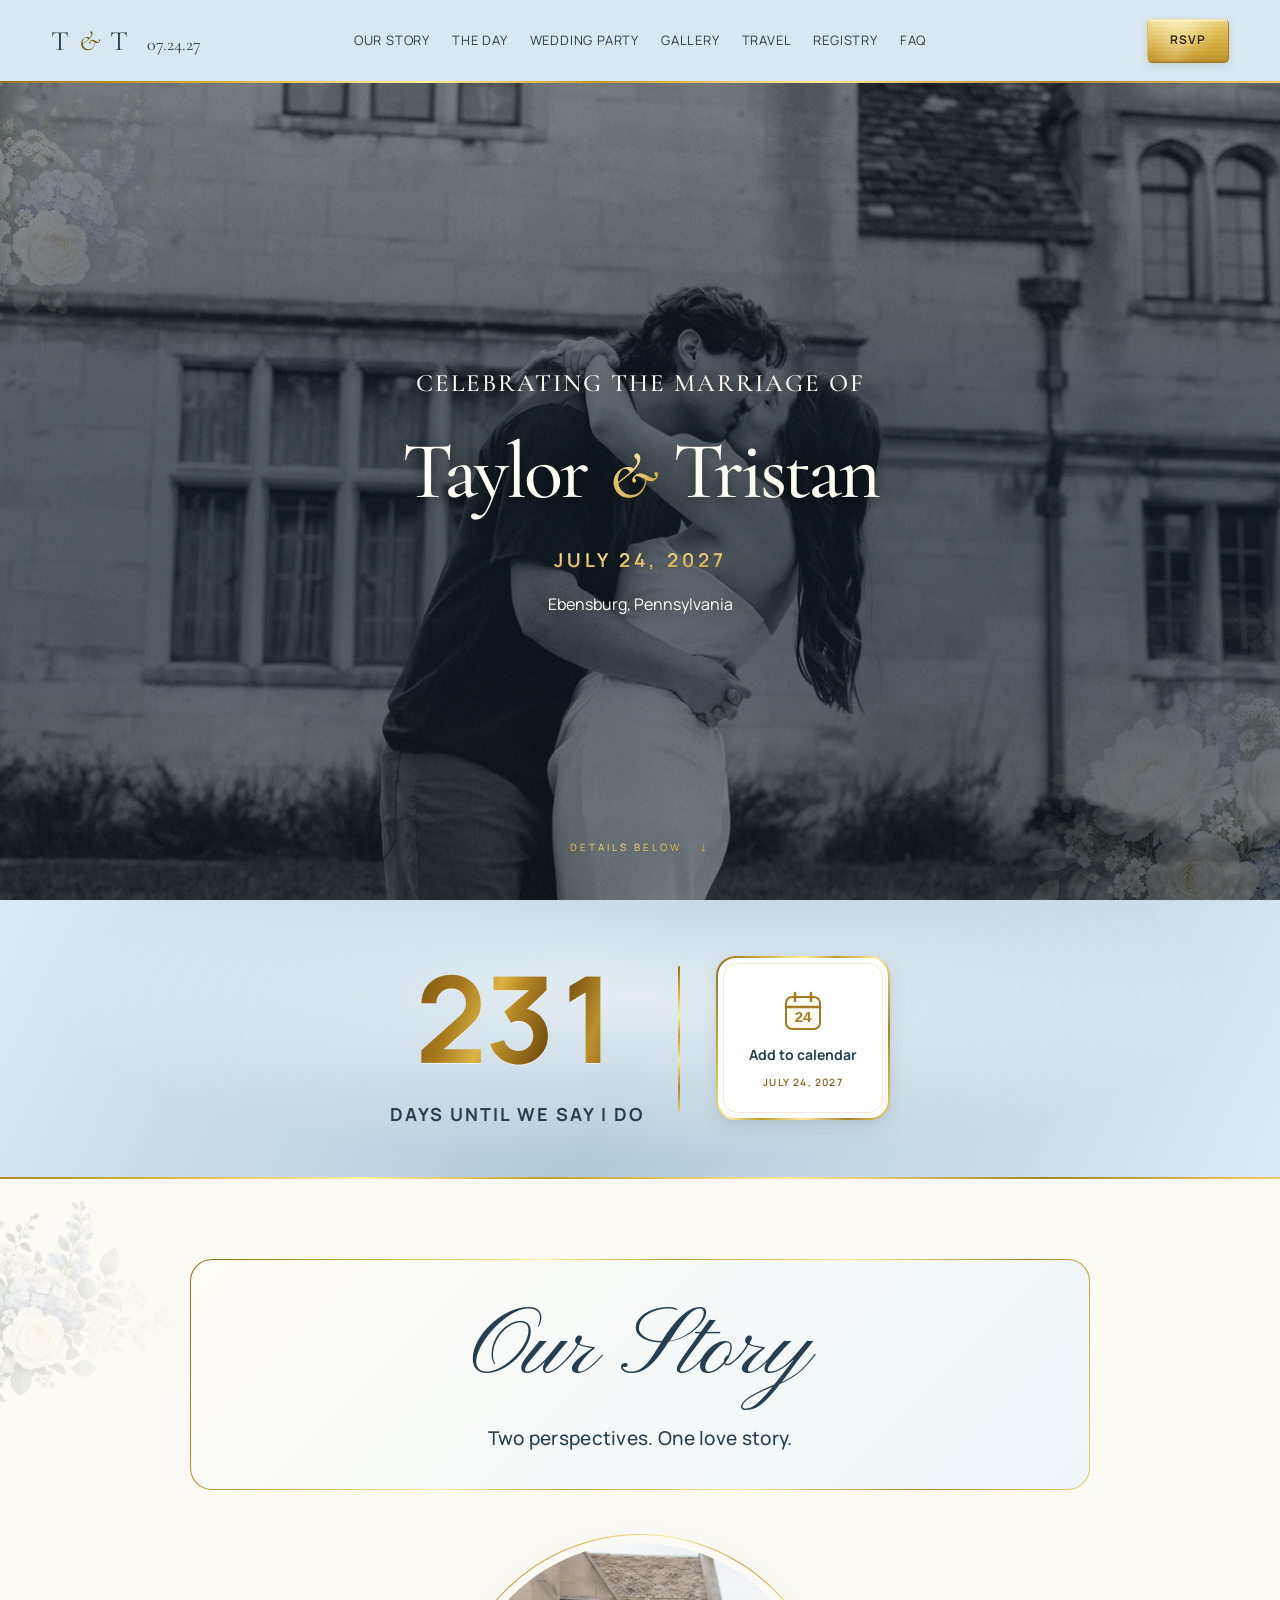
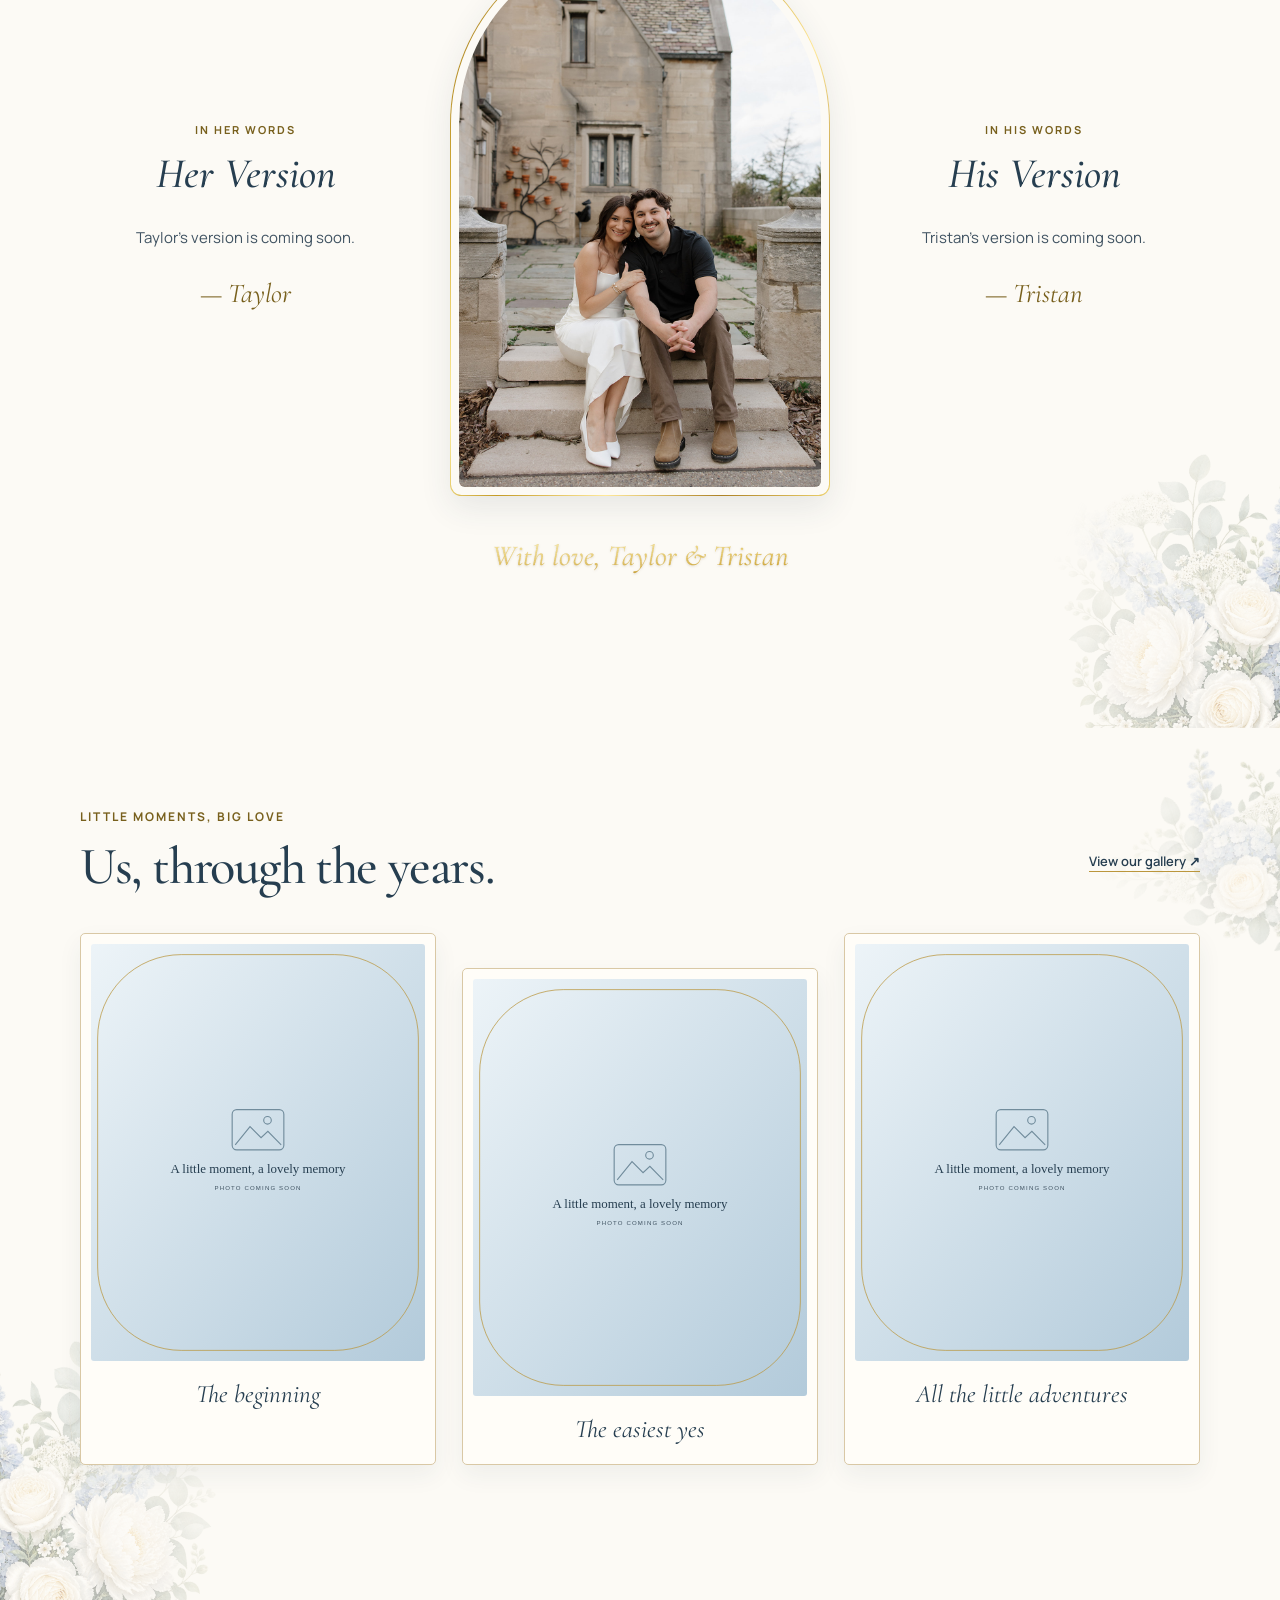
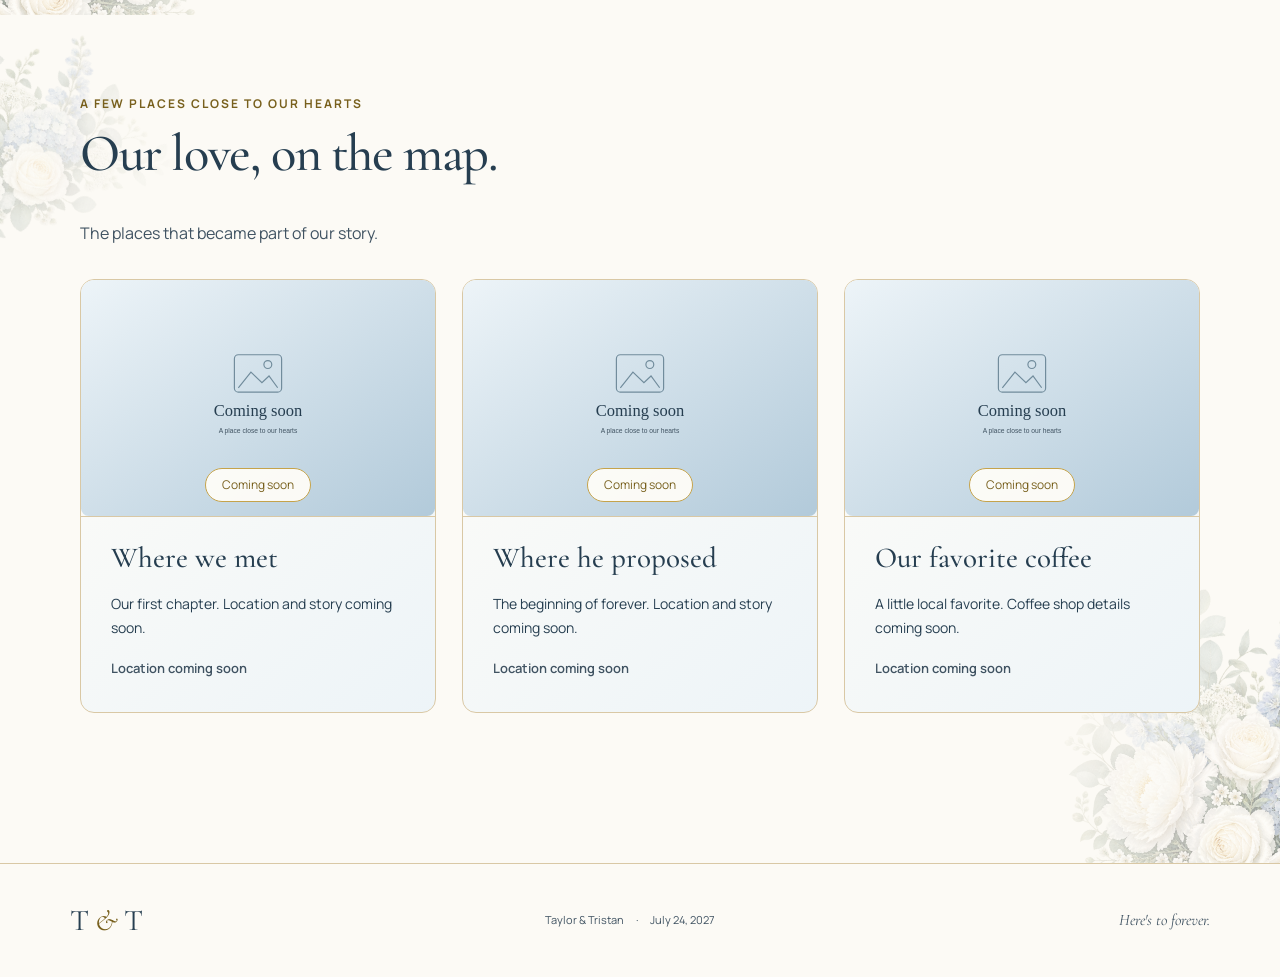
==== commit ba3b03f8: "the day updates, lace features" ====
--- a/index.html
+++ b/index.html
@@ -136,10 +136,10 @@
         In her words
        </p>
        <h3>
-        Her Story
-       </h3>
-       <p>
-        Taylor’s side of the story is coming soon.
+        Her Version
+       </h3>
+       <p>
+        Taylor’s version is coming soon.
        </p>
        <span class="story-signature">
         — Taylor
@@ -155,10 +155,10 @@
         In his words
        </p>
        <h3>
-        His Story
-       </h3>
-       <p>
-        Tristan’s side of the story is coming soon.
+        His Version
+       </h3>
+       <p>
+        Tristan’s version is coming soon.
        </p>
        <span class="story-signature">
         — Tristan
--- a/styles.css
+++ b/styles.css
@@ -507,3 +507,980 @@
 @media (prefers-reduced-motion: reduce) {
   #celebration .venue-photo.photo-arrived { animation: none; }
 }
+/* Show complete gallery photos at their natural proportions. */
+.gallery-page .gallery-grid .gallery-tile img,
+.gallery-page .gallery-grid .gallery-tile:nth-child(4n) img {
+  display: block;
+  width: 100%;
+  height: auto;
+  aspect-ratio: auto;
+  object-fit: contain;
+}
+/* Uniform gallery rows without cropping photos */
+.gallery-page .gallery-grid {
+  display: grid;
+  grid-template-columns: repeat(3, minmax(0, 1fr));
+  gap: 24px;
+  align-items: start;
+}
+
+.gallery-page .gallery-grid .gallery-tile {
+  margin: 0;
+  min-width: 0;
+}
+
+.gallery-page .gallery-grid .gallery-tile img {
+  display: block;
+  width: 100%;
+  height: auto;
+  aspect-ratio: auto;
+  object-fit: contain;
+}
+
+/* Two columns on phones */
+@media (max-width: 760px) {
+  .gallery-page .gallery-grid {
+    grid-template-columns: repeat(2, minmax(0, 1fr));
+    gap: 14px;
+  }
+}
+/* Consistent gaps between photos without cropping */
+.gallery-page .gallery-grid {
+  display: block;
+  column-count: 3;
+  column-gap: 20px;
+}
+
+.gallery-page .gallery-grid .gallery-tile:nth-child(n) {
+  display: inline-block;
+  width: 100%;
+  margin: 0 0 20px;
+  vertical-align: top;
+  break-inside: avoid;
+}
+
+.gallery-page .gallery-grid .gallery-tile:nth-child(n) img {
+  display: block;
+  width: 100%;
+  height: auto;
+  aspect-ratio: auto;
+  object-fit: contain;
+}
+
+/* Two columns on phones */
+@media (max-width: 760px) {
+  .gallery-page .gallery-grid {
+    column-count: 2;
+    column-gap: 14px;
+  }
+
+  .gallery-page .gallery-grid .gallery-tile:nth-child(n) {
+    margin-bottom: 14px;
+  }
+}
+/* PAGE TITLES: softly fade in when the page opens */
+@keyframes wedding-title-fade {
+  from {
+    opacity: 0;
+    translate: 0 8px;
+  }
+
+  to {
+    opacity: 1;
+    translate: 0 0;
+  }
+}
+
+.page-title-frame h1,
+.page-title-frame h2 {
+  animation: wedding-title-fade 1s ease-out both;
+}
+
+.page-title-frame > p {
+  animation: wedding-title-fade 1s ease-out .18s both;
+}
+
+/* HOME: introduce the announcement, names, and date gently */
+.hero-announcement {
+  animation: wedding-title-fade 1s ease-out .1s both;
+}
+
+.hero-content h1 {
+  animation: wedding-title-fade 1.2s ease-out .25s both;
+}
+
+.hero-date,
+.hero-place {
+  animation: wedding-title-fade 1s ease-out .45s both;
+}
+
+/* SCROLL FADES: JavaScript adds these classes.
+   Content stays visible if JavaScript is unavailable. */
+.fade-in-ready {
+  opacity: 0;
+  translate: 0 14px;
+  transition:
+    opacity .8s ease,
+    translate .8s ease;
+  transition-delay: var(--fade-delay, 0ms);
+}
+
+.fade-in-ready.is-visible {
+  opacity: 1;
+  translate: 0 0;
+}
+
+/* Respect visitors who prefer reduced motion */
+@media (prefers-reduced-motion: reduce) {
+  .page-title-frame h1,
+  .page-title-frame h2,
+  .page-title-frame > p,
+  .hero-announcement,
+  .hero-content h1,
+  .hero-date,
+  .hero-place {
+    animation: none;
+  }
+
+  .fade-in-ready,
+  .fade-in-ready.is-visible {
+    opacity: 1;
+    translate: none;
+    transition: none;
+  }
+}
+/* =========================================================
+   THE DAY — invitation-inspired redesign
+   Uses the existing sky blue, ivory, gold, and font variables.
+   ========================================================= */
+
+.wedding-day .day-wrap {
+  width: min(100%, 1180px);
+  margin: auto;
+  padding: 72px 40px;
+}
+
+.wedding-day .day-invitation {
+  padding: 55px 24px;
+  background: linear-gradient(135deg, #eaf2f7, #d7e6ef);
+}
+
+.wedding-day .day-invitation .page-title-frame {
+  max-width: 850px;
+  padding: 26px 24px 34px;
+  box-shadow: 0 12px 35px rgba(38, 62, 80, .04);
+}
+
+.wedding-day .day-invitation h1 {
+  font-size: clamp(82px, 9vw, 118px);
+}
+
+.wedding-day .day-label {
+  margin: 0 auto 16px;
+  color: var(--gold);
+  font-size: 11px;
+  font-weight: 600;
+  letter-spacing: 2px;
+  text-transform: uppercase;
+}
+
+.wedding-day .day-section-title {
+  display: block;
+  margin-bottom: 44px;
+  text-align: center;
+}
+
+.wedding-day .day-section-title h2 {
+  font-size: clamp(38px, 4vw, 54px);
+  font-style: italic;
+}
+
+.wedding-day .day-ornament {
+  display: block;
+  margin-top: 20px;
+  color: var(--gold);
+  font-size: 18px;
+}
+
+/* Delicate timeline rather than boxed event cards */
+.wedding-day .day-agenda {
+  display: grid;
+  grid-template-columns: repeat(4, minmax(0, 1fr));
+  margin: 0;
+  padding: 0;
+  list-style: none;
+}
+
+.wedding-day .day-agenda li {
+  position: relative;
+  display: grid;
+  grid-template-rows: 48px 35px 34px auto auto;
+  align-content: start;
+  justify-items: center;
+  min-width: 0;
+  text-align: center;
+}
+
+.wedding-day .day-agenda li::after {
+  content: "";
+  position: absolute;
+  top: 100px;
+  left: 50%;
+  width: 100%;
+  height: 1px;
+  background: var(--gold-shine);
+}
+
+.wedding-day .day-agenda li:last-child::after {
+  display: none;
+}
+
+.wedding-day .day-icon {
+  width: 31px;
+  height: 31px;
+  color: #927124;
+}
+
+.wedding-day .day-agenda time {
+  font-size: 15px;
+  font-weight: 600;
+  letter-spacing: 1px;
+  color: var(--ink);
+}
+
+.wedding-day .day-agenda-dot {
+  position: relative;
+  z-index: 1;
+  align-self: center;
+  width: 9px;
+  height: 9px;
+  border-radius: 50%;
+  background: var(--gold-shine);
+  box-shadow: 0 0 0 5px var(--paper);
+}
+
+.wedding-day .day-agenda h3 {
+  margin: 12px 8px 0;
+  font-size: clamp(25px, 2.5vw, 32px);
+  font-style: italic;
+}
+
+.wedding-day .day-agenda li > p {
+  margin: 10px 14px 0;
+  font-size: 12px;
+  line-height: 1.7;
+  color: var(--muted);
+}
+
+/* Venue chapters */
+.wedding-day .day-venue {
+  display: grid;
+  grid-template-columns: minmax(0, 1fr) minmax(0, 1.12fr);
+  grid-template-areas: "details visual";
+  align-items: center;
+  gap: clamp(35px, 6vw, 90px);
+}
+
+.wedding-day .day-venue-reverse {
+  grid-template-columns: minmax(0, 1.12fr) minmax(0, 1fr);
+  grid-template-areas: "visual details";
+}
+
+.wedding-day .day-venue-details {
+  grid-area: details;
+  display: block;
+  min-width: 0;
+  padding: 32px 0;
+  border: 0;
+  background: transparent;
+}
+
+.wedding-day .day-chapter {
+  display: flex;
+  align-items: center;
+  gap: 14px;
+  margin-bottom: 26px;
+  font-size: 10px;
+  font-weight: 600;
+  letter-spacing: 2px;
+  text-transform: uppercase;
+  color: var(--gold);
+}
+
+.wedding-day .day-chapter span {
+  display: grid;
+  place-items: center;
+  width: 38px;
+  height: 38px;
+  border: 1px solid var(--line);
+  border-radius: 50%;
+  font-size: 12px;
+  letter-spacing: 0;
+}
+
+.wedding-day .day-script {
+  margin-bottom: 22px;
+  font-family: "Pinyon Script", cursive;
+  font-size: clamp(52px, 5.3vw, 74px);
+  font-weight: 400;
+  line-height: 1.3;
+  letter-spacing: 0;
+  color: var(--gold);
+}
+
+.wedding-day .day-venue-name {
+  font-size: clamp(36px, 4vw, 52px);
+  line-height: 1.12;
+}
+
+.wedding-day .day-address {
+  margin: 24px 0 30px;
+  font-style: normal;
+  font-size: 14px;
+  line-height: 1.9;
+  color: var(--muted);
+}
+
+.wedding-day .day-times {
+  display: flex;
+  flex-wrap: wrap;
+  gap: 24px 38px;
+  margin: 0;
+  padding: 24px 0;
+  border-top: 1px solid var(--line);
+  border-bottom: 1px solid var(--line);
+}
+
+.wedding-day .day-times dt {
+  margin-bottom: 10px;
+  font-size: 10px;
+  font-weight: 600;
+  letter-spacing: 1px;
+  text-transform: uppercase;
+}
+
+.wedding-day .day-times dd {
+  margin: 0;
+  font-family: var(--font-heading);
+  font-size: 42px;
+  line-height: 1.1;
+}
+
+.wedding-day .day-times dd span {
+  font-family: var(--font-body);
+  font-size: 13px;
+}
+
+.wedding-day .day-end-note {
+  margin-top: 20px;
+  font-size: 12px;
+  color: var(--muted);
+}
+
+.wedding-day .day-venue-visual {
+  grid-area: visual;
+  min-width: 0;
+}
+
+.wedding-day .day-photo {
+  margin: 0;
+  padding: 8px;
+  border: 1px solid transparent;
+  border-radius: 24px;
+  background:
+    linear-gradient(var(--paper), var(--paper)) padding-box,
+    var(--gold-shine) border-box;
+  box-shadow: 0 12px 30px rgba(38, 62, 80, .07);
+}
+
+.wedding-day .day-photo img {
+  display: block;
+  width: 100%;
+  height: auto;
+  aspect-ratio: 4 / 3;
+  object-fit: cover;
+  border-radius: 16px;
+}
+
+/* Maps are quiet companions to the venue photographs */
+.wedding-day .day-map {
+  margin-top: 18px;
+  overflow: hidden;
+  border: 1px solid transparent;
+  border-radius: 16px;
+  background:
+    linear-gradient(#fffdf8, #fffdf8) padding-box,
+    var(--gold-shine) border-box;
+}
+
+.wedding-day .day-map-heading {
+  display: flex;
+  align-items: center;
+  justify-content: space-between;
+  flex-wrap: wrap;
+  gap: 6px 14px;
+  padding: 13px 17px;
+  border-bottom: 1px solid var(--line);
+  background: #e7f0f6;
+}
+
+.wedding-day .day-map-heading p {
+  font-family: var(--font-heading);
+  font-size: 22px;
+  font-style: italic;
+}
+
+.wedding-day .day-map-heading span {
+  font-size: 10px;
+  color: var(--muted);
+}
+
+.wedding-day .day-map iframe {
+  display: block;
+  width: 100%;
+  height: 180px;
+  border: 0;
+}
+
+.wedding-day .day-reception-band {
+  background: linear-gradient(135deg, #edf4f8, #e2edf4);
+  border-top: 1px solid var(--line);
+  border-bottom: 1px solid var(--line);
+}
+
+.wedding-day .day-closing {
+  padding: 55px 24px 65px;
+  text-align: center;
+}
+
+.wedding-day .day-closing .day-ornament {
+  margin: 0 0 18px;
+}
+
+.wedding-day .day-closing > p {
+  margin: auto;
+  font-family: var(--font-heading);
+  font-size: clamp(26px, 3vw, 36px);
+  font-style: italic;
+}
+
+.wedding-day .day-closing-names {
+  display: block;
+  margin-top: 18px;
+  font-family: "Pinyon Script", cursive;
+  font-size: 38px;
+  color: var(--gold);
+}
+
+/* Mobile: information first, then photo, then map */
+@media (max-width: 760px) {
+  .wedding-day .day-wrap {
+    padding: 48px 24px;
+  }
+
+  .wedding-day .day-invitation {
+    padding: 38px 20px;
+  }
+
+  .wedding-day .day-invitation h1 {
+    font-size: 84px;
+  }
+
+  .wedding-day .day-agenda {
+    grid-template-columns: 1fr;
+    gap: 0;
+    max-width: 420px;
+    margin: auto;
+  }
+
+  .wedding-day .day-agenda li {
+    display: block;
+    padding: 0 0 32px 56px;
+    text-align: left;
+  }
+
+  .wedding-day .day-agenda li:last-child {
+    padding-bottom: 0;
+  }
+
+  .wedding-day .day-agenda li::after {
+    top: 22px;
+    left: 15px;
+    width: 1px;
+    height: 100%;
+  }
+
+  .wedding-day .day-icon {
+    position: absolute;
+    top: 0;
+    left: 0;
+    z-index: 1;
+    background: var(--paper);
+  }
+
+  .wedding-day .day-agenda-dot {
+    display: none;
+  }
+
+  .wedding-day .day-agenda h3 {
+    margin: 6px 0 0;
+    font-size: 30px;
+  }
+
+  .wedding-day .day-agenda li > p {
+    margin: 8px 0 0;
+    font-size: 13px;
+  }
+
+  .wedding-day .day-venue,
+  .wedding-day .day-venue-reverse {
+    grid-template-columns: minmax(0, 1fr);
+    grid-template-areas:
+      "details"
+      "visual";
+    gap: 28px;
+  }
+
+  .wedding-day .day-venue-details {
+    padding: 0;
+  }
+
+  .wedding-day .day-script {
+    font-size: 60px;
+  }
+
+  .wedding-day .day-times {
+    gap: 22px;
+  }
+
+  .wedding-day .day-times dd {
+    font-size: 38px;
+  }
+
+  .wedding-day .day-map iframe {
+    height: 165px;
+  }
+}
+/* Reception: warm champagne gold, like the groomsmen section */
+.wedding-day .day-reception-band {
+  background: linear-gradient(135deg, #fffdf8, #f1e9dc);
+  border-top: 1px solid var(--line);
+  border-bottom: 1px solid var(--line);
+}
+
+/* Let The Day sit directly on the blue background */
+.wedding-day .day-invitation .page-title-frame {
+  padding: 12px 24px 20px;
+  border: 0;
+  border-radius: 0;
+  background: transparent;
+  box-shadow: none;
+}
+
+/* Timeline label occupies a small column on the left */
+.wedding-day .day-schedule {
+  display: grid;
+  grid-template-columns: 150px minmax(0, 1fr);
+  align-items: center;
+  gap: 32px;
+  padding-top: 44px;
+  padding-bottom: 30px;
+}
+
+.wedding-day .day-schedule .day-section-title {
+  margin: 0;
+  text-align: center;
+}
+
+.wedding-day .day-schedule .day-section-title h2 {
+  font-family: var(--font-body);
+  font-size: 15px;
+  font-weight: 600;
+  font-style: normal;
+  line-height: 1.6;
+  letter-spacing: 3px;
+  color: var(--gold);
+}
+
+/* Remove the clipped bottom flowers and extra timeline spacing */
+.wedding-day .day-timeline-frame {
+  padding-bottom: 0;
+}
+
+.wedding-day .day-timeline-frame::after {
+  display: none;
+}
+
+/* Bring the ceremony closer to the timeline */
+.wedding-day .day-timeline-frame + .floral-scene .day-venue {
+  padding-top: 36px;
+}
+
+/* Lora keeps the elegant serif aesthetic with clearer numerals */
+.wedding-day .day-times dd {
+  font-family: "Lora", Georgia, serif;
+  font-size: clamp(32px, 3.5vw, 42px);
+  font-weight: 400;
+  font-variant-numeric: lining-nums tabular-nums;
+  line-height: 1.3;
+  letter-spacing: -.5px;
+}
+
+.wedding-day .day-times dd span {
+  margin-left: 4px;
+  font-family: var(--font-body);
+  font-size: 12px;
+  letter-spacing: .5px;
+}
+
+/* White lace-inspired photo frames.
+   The repeating flower pattern is built into CSS;
+   no additional image file is needed. */
+.wedding-day .day-photo {
+  --day-lace: url("data:image/svg+xml,%3Csvg xmlns='http://www.w3.org/2000/svg' width='24' height='24' viewBox='0 0 24 24'%3E%3Cg fill='none' stroke='white' stroke-width='.8'%3E%3Ccircle cx='12' cy='7' r='4'/%3E%3Ccircle cx='17' cy='12' r='4'/%3E%3Ccircle cx='12' cy='17' r='4'/%3E%3Ccircle cx='7' cy='12' r='4'/%3E%3Cpath d='M0 12h3m18 0h3'/%3E%3C/g%3E%3Ccircle cx='12' cy='12' r='1.3' fill='white'/%3E%3C/svg%3E");
+
+  position: relative;
+  isolation: isolate;
+  padding: 22px;
+  border: 1px solid #bda15a;
+  border-radius: 26px;
+  background: linear-gradient(
+    135deg,
+    #d9c594,
+    #eee1bd 45%,
+    #cbb27c
+  );
+  box-shadow: 0 12px 28px rgba(105, 81, 30, .1);
+}
+
+.wedding-day .day-photo::before {
+  content: "";
+  position: absolute;
+  inset: 1px;
+  border-radius: 24px;
+  pointer-events: none;
+  background:
+    var(--day-lace) center top / 24px 24px repeat-x,
+    var(--day-lace) center bottom / 24px 24px repeat-x,
+    var(--day-lace) left center / 24px 24px repeat-y,
+    var(--day-lace) right center / 24px 24px repeat-y;
+}
+
+.wedding-day .day-photo img {
+  position: relative;
+  z-index: 1;
+  border: 1px solid rgba(255, 255, 255, .85);
+  border-radius: 10px;
+}
+
+/* Mobile: timeline label above the vertical schedule */
+@media (max-width: 760px) {
+  .wedding-day .day-schedule {
+    grid-template-columns: minmax(0, 1fr);
+    gap: 28px;
+    padding-top: 32px;
+    padding-bottom: 24px;
+  }
+
+  .wedding-day .day-schedule .day-section-title {
+    text-align: left;
+  }
+
+  .wedding-day .day-schedule .day-section-title h2 {
+    font-size: 16px;
+  }
+
+  .wedding-day .day-timeline-frame + .floral-scene .day-venue {
+    padding-top: 28px;
+  }
+
+  .wedding-day .day-photo {
+    padding: 18px;
+    border-radius: 22px;
+  }
+
+  .wedding-day .day-photo::before {
+    border-radius: 20px;
+    background-size: 20px 20px;
+  }
+
+  .wedding-day .day-times dd {
+    font-size: 34px;
+  }
+}
+/* TIMELINE: above the schedule, aligned with its left edge */
+.wedding-day .day-schedule {
+  display: block;
+}
+
+.wedding-day .day-schedule .day-section-title {
+  margin: 0 0 30px;
+  text-align: left;
+}
+
+.wedding-day .day-schedule .day-section-title h2 {
+  margin: 0;
+  font-family: var(--font-body);
+  font-size: 16px;
+  font-weight: 600;
+  letter-spacing: 3px;
+}
+
+.wedding-day .day-agenda {
+  width: 100%;
+  max-width: none;
+}
+
+/* Floral lace frame: replaces the previous small flower pattern */
+.wedding-day .day-photo {
+  position: relative;
+  padding: 0;
+  border: 34px solid transparent;
+  border-image-source: url("./assets/lace-border.svg");
+  border-image-slice: 40;
+  border-image-width: 1;
+  border-image-repeat: round;
+  border-radius: 0;
+  background: linear-gradient(135deg, #d7c397, #eee2c4, #cbb581);
+  box-shadow: 0 10px 28px rgba(105, 81, 30, .08);
+}
+
+.wedding-day .day-photo::before,
+.wedding-day .day-photo::after {
+  content: none;
+}
+
+.wedding-day .day-photo img {
+  display: block;
+  width: 100%;
+  height: auto;
+  border: 1px solid rgba(255, 255, 255, .8);
+  border-radius: 3px;
+}
+
+@media (max-width: 760px) {
+  .wedding-day .day-schedule .day-section-title {
+    margin-bottom: 26px;
+  }
+
+  .wedding-day .day-photo {
+    border-width: 25px;
+  }
+}
+/* White lace with no gold backing */
+.wedding-day .day-photo {
+  background: transparent;
+  box-shadow: none;
+}
+/* Sky blue background behind the white lace */
+body.wedding-day {
+  background: #dce8f0;
+}
+
+/* Keep the venue sections consistent */
+.wedding-day .floral-scene,
+.wedding-day .day-reception-band {
+  background: transparent;
+}
+
+/* Let the blue show through the lace */
+.wedding-day .day-photo {
+  background: transparent;
+  box-shadow: none;
+}
+/* Wider bridal lace around the venue photos */
+.wedding-day .day-photo {
+  padding: 0;
+  border: 42px solid transparent;
+  border-image-source: url("./assets/lace-border.svg?v=2");
+  border-image-slice: 40;
+  border-image-width: 1;
+  border-image-repeat: round;
+  background: transparent;
+  box-shadow: none;
+}
+
+.wedding-day .day-photo img {
+  display: block;
+  width: 100%;
+  border: 0;
+  border-radius: 8px;
+}
+
+@media (max-width: 760px) {
+  .wedding-day .day-photo {
+    border-width: 30px;
+  }
+}
+/* Matching bridal lace around the embedded maps */
+.wedding-day .day-map {
+  margin-top: 18px;
+  padding: 0;
+  border: 26px solid transparent;
+  border-image: url("./assets/lace-border.svg?v=4") 40 / 1 round;
+  border-radius: 0;
+  background: transparent;
+  box-shadow: none;
+  overflow: visible;
+}
+
+.wedding-day .day-map iframe {
+  display: block;
+  width: 100%;
+  height: 180px;
+  border: 0;
+  border-radius: 8px;
+}
+
+@media (max-width: 760px) {
+  .wedding-day .day-map {
+    border-width: 20px;
+  }
+
+  .wedding-day .day-map iframe {
+    height: 165px;
+  }
+}
+/* Photo beside the venue details, with the map below the details */
+.wedding-day .day-venue {
+  display: grid;
+  grid-template-columns: 1fr 1.12fr;
+  grid-template-areas:
+    "details visual"
+    "map     visual";
+  column-gap: clamp(32px, 5vw, 72px);
+  row-gap: 24px;
+  align-items: start;
+}
+
+/* Alternate the reception layout */
+.wedding-day .day-venue.day-venue-reverse {
+  grid-template-columns: 1.12fr 1fr;
+  grid-template-areas:
+    "visual details"
+    "visual map";
+}
+
+.wedding-day .day-venue > .day-venue-details {
+  grid-area: details;
+  padding: 0;
+}
+
+.wedding-day .day-venue > .day-venue-visual {
+  grid-area: visual;
+  align-self: center;
+  min-width: 0;
+}
+
+.wedding-day .day-venue .day-photo {
+  margin: 0;
+}
+
+.wedding-day .day-venue > .day-map {
+  grid-area: map;
+  width: 100%;
+  min-width: 0;
+  box-sizing: border-box;
+  margin: 0;
+}
+
+/* Mobile: information, photo, then map */
+@media (max-width: 760px) {
+  .wedding-day .day-venue,
+  .wedding-day .day-venue.day-venue-reverse {
+    grid-template-columns: minmax(0, 1fr);
+    grid-template-areas:
+      "details"
+      "visual"
+      "map";
+    gap: 24px;
+  }
+}
+/* Venue details beside the photo and map */
+.wedding-day .day-venue {
+  display: grid;
+  grid-template-columns: 1fr 1.12fr;
+  grid-template-areas: "details visual";
+  gap: clamp(32px, 5vw, 72px);
+  align-items: center;
+}
+
+.wedding-day .day-venue.day-venue-reverse {
+  grid-template-columns: 1.12fr 1fr;
+  grid-template-areas: "visual details";
+}
+
+.wedding-day .day-venue > .day-venue-details {
+  grid-area: details;
+  padding: 0;
+}
+
+.wedding-day .day-venue > .day-venue-visual {
+  grid-area: visual;
+  align-self: center;
+  min-width: 0;
+}
+
+.wedding-day .day-photo {
+  margin: 0;
+}
+
+/* Simple white map frame with a delicate gold outline */
+.wedding-day .day-venue .day-map {
+  display: block;
+  width: calc(100% - 48px);
+  max-width: 100%;
+  box-sizing: border-box;
+  margin: 20px auto 0;
+  padding: 7px;
+
+  border: 1px solid #c7ad68;
+  border-image: none;
+  border-radius: 16px;
+  background: #fffdf9;
+  overflow: hidden;
+
+  box-shadow: 0 6px 18px rgba(38, 62, 80, 0.07);
+}
+
+.wedding-day .day-map::before,
+.wedding-day .day-map::after {
+  content: none;
+}
+
+.wedding-day .day-map iframe {
+  display: block;
+  width: 100%;
+  height: 180px;
+  border: 0;
+  border-radius: 9px;
+}
+
+/* Mobile order: information, photo, map */
+@media (max-width: 760px) {
+  .wedding-day .day-venue,
+  .wedding-day .day-venue.day-venue-reverse {
+    grid-template-columns: minmax(0, 1fr);
+    grid-template-areas:
+      "details"
+      "visual";
+    gap: 28px;
+  }
+
+  .wedding-day .day-venue .day-map {
+    width: calc(100% - 32px);
+    margin-top: 16px;
+    padding: 6px;
+  }
+
+  .wedding-day .day-map iframe {
+    height: 165px;
+  }
+}
+.wedding-day .day-venue-reverse .day-venue-name {
+  margin-bottom: 8px;
+}
+
+.wedding-day .day-venue-reverse .day-address {
+  margin-top: 0;
+}
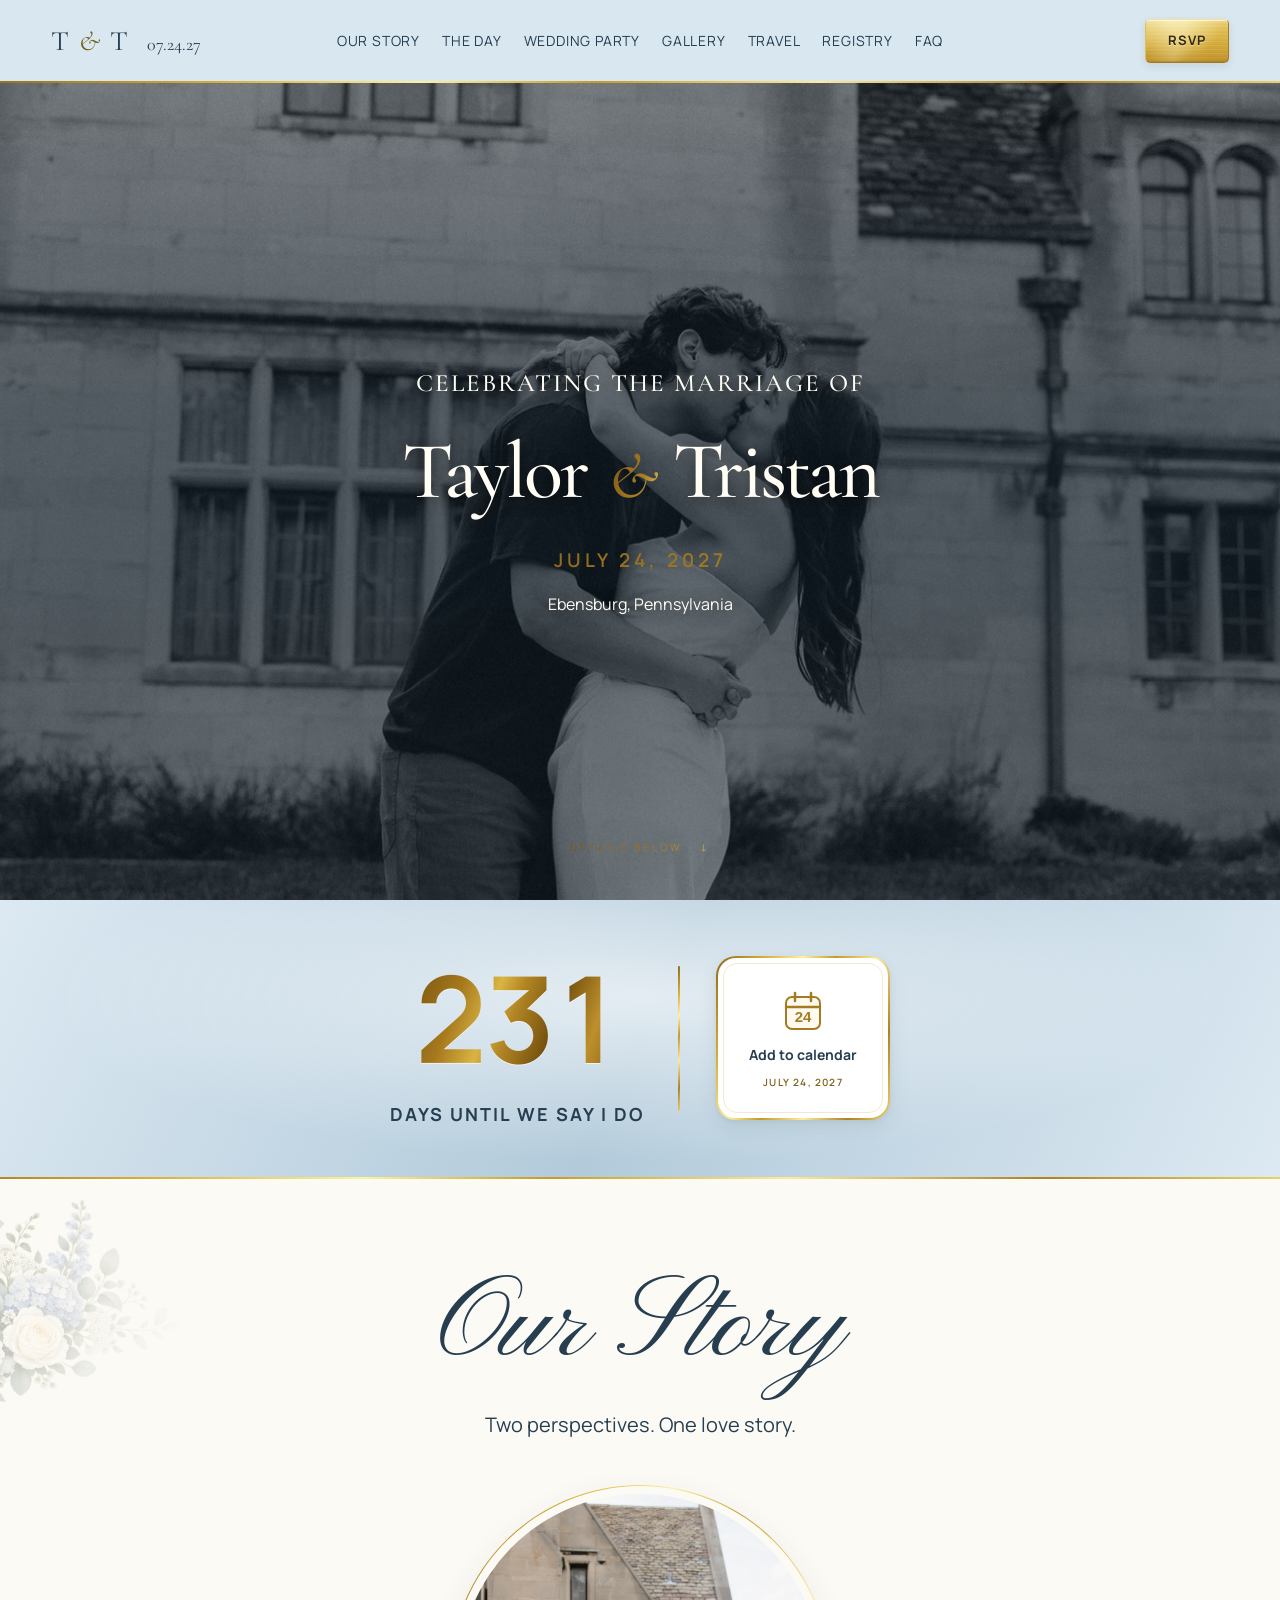
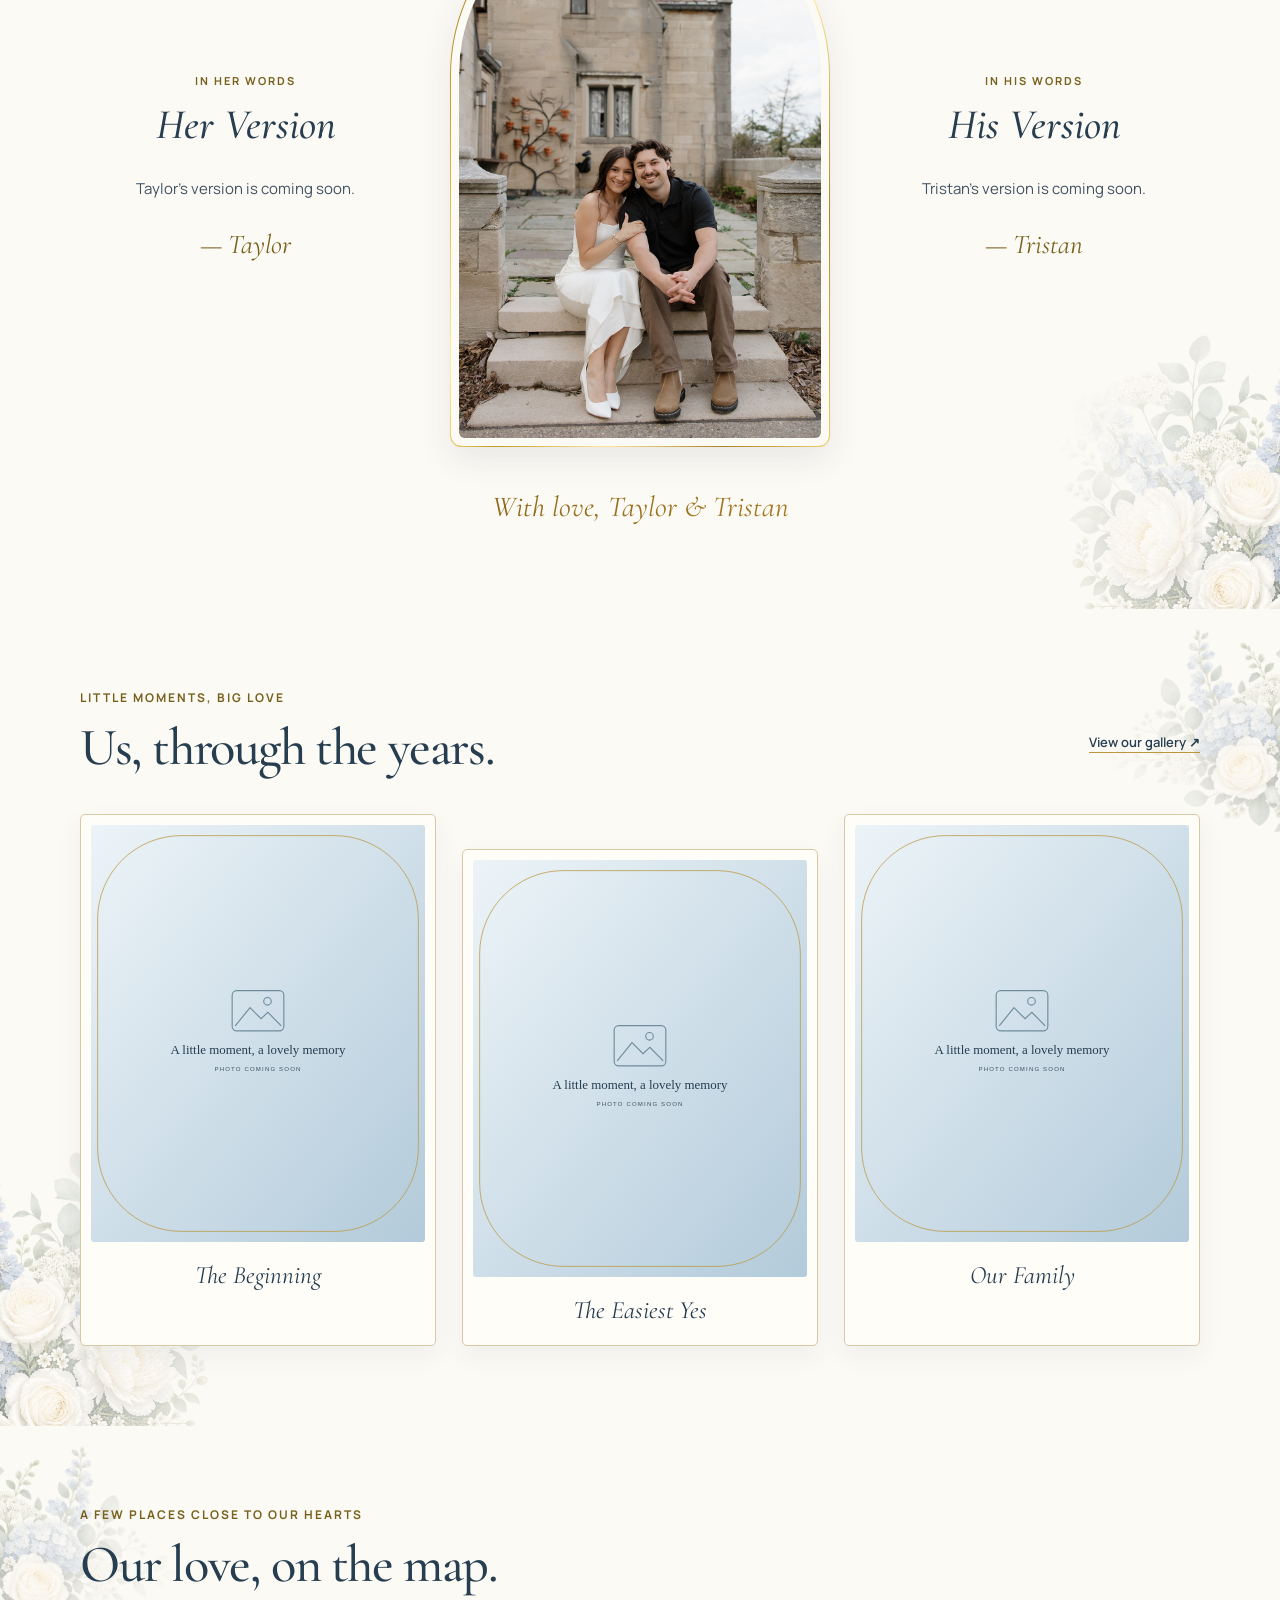
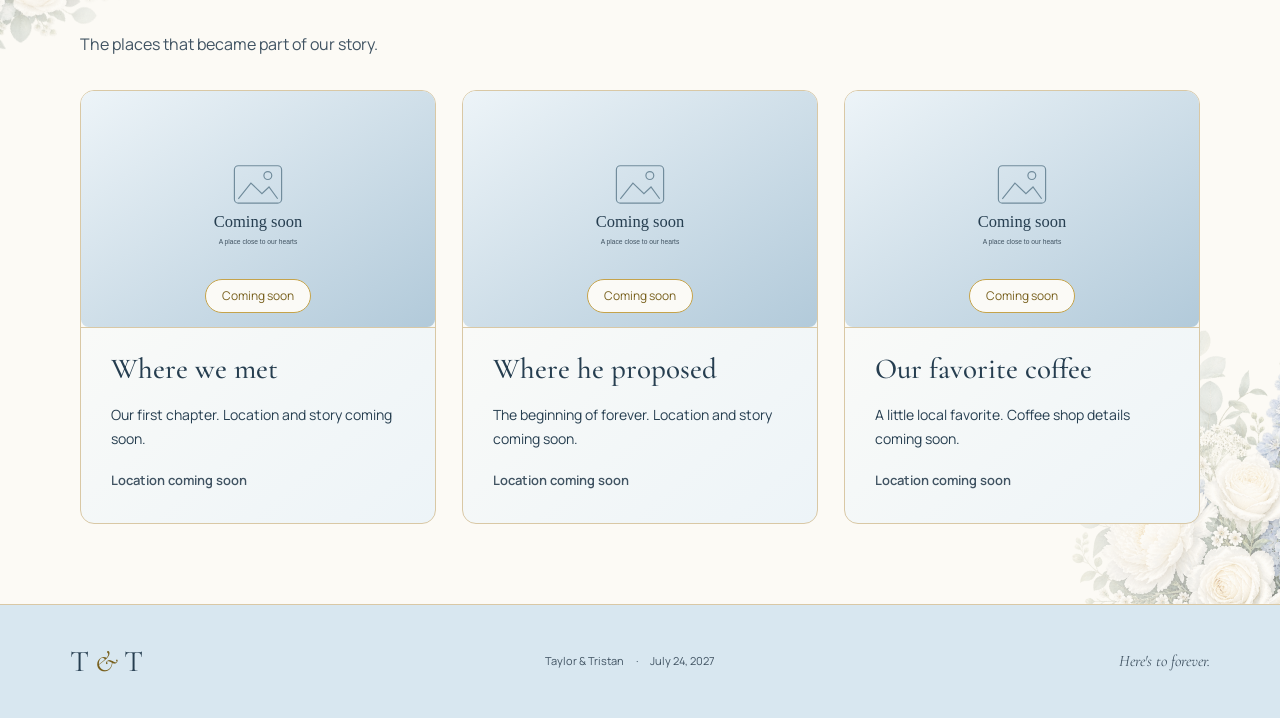
==== commit 149d6d33: "minor updates, consistent formatting" ====
--- a/index.html
+++ b/index.html
@@ -2,19 +2,19 @@
 <html lang="en">
  <head>
   <!-- EDITING GUIDE: Search for EDIT: in this file. Upload photos into assets/ using exact, case-sensitive filenames. Keep ./ prefixes for GitHub Pages. See README.md for the complete checklist. -->
-  <meta charset="utf-8"/>
-  <meta content="width=device-width, initial-scale=1" name="viewport"/>
+  <meta charset="utf-8">
+  <meta content="width=device-width, initial-scale=1" name="viewport">
   <title>
    Welcome • Taylor &amp; Tristan • July 24, 2027
   </title>
-  <meta content="Welcome for Taylor and Tristan's wedding on July 24, 2027." name="description"/>
-  <meta content="#b2cada" name="theme-color"/>
-  <link href="./favicon.svg" rel="icon" type="image/svg+xml"/>
-  <link href="https://fonts.googleapis.com" rel="preconnect"/>
-  <link crossorigin="" href="https://fonts.gstatic.com" rel="preconnect"/>
-  <link href="https://fonts.googleapis.com/css2?family=Cormorant+Garamond:ital,wght@0,400;0,500;0,600;1,400;1,500&amp;family=Manrope:wght@400;500;600;700&amp;family=Pinyon+Script&amp;display=swap" rel="stylesheet"/>
-  <link href="./styles.css?v=30" rel="stylesheet"/>
-  <script defer="" src="./script.js?v=30">
+  <meta content="Welcome for Taylor and Tristan's wedding on July 24, 2027." name="description">
+  <meta content="#b2cada" name="theme-color">
+  <link href="./favicon.svg" rel="icon" type="image/svg+xml">
+  <link href="https://fonts.googleapis.com" rel="preconnect">
+  <link crossorigin="" href="https://fonts.gstatic.com" rel="preconnect">
+  <link href="https://fonts.googleapis.com/css2?family=Cormorant+Garamond:ital,wght@0,400;0,500;0,600;1,400;1,500&amp;family=Lora:wght@400;500&amp;family=Manrope:wght@400;500;600;700&amp;family=Pinyon+Script&amp;display=swap" rel="stylesheet">
+  <link href="./styles.css?v=20261010-1" rel="stylesheet">
+  <script defer src="./script.js?v=20261010-1">
   </script>
  </head>
  <body class="home-page">
@@ -63,7 +63,7 @@
   <main id="main">
    <section aria-labelledby="hero-title" class="hero" id="home">
     <!-- EDIT: EXISTING PHOTO. Keep ./assets/couple.jpg in your repository, or update src to your own filename. Edit alt to describe the real photo. -->
-    <img alt="A couple sharing a joyful moment together" class="hero-photo" decoding="async" fetchpriority="high" height="558" src="./assets/couple.jpg" width="691"/>
+    <img alt="A couple sharing a joyful moment together" class="hero-photo" decoding="async" fetchpriority="high" height="558" src="./assets/couple.jpg" width="691">
     <div aria-hidden="true" class="hero-shade">
     </div>
     <div class="hero-content">
@@ -102,7 +102,7 @@
     </div>
     <a class="text-link calendar-button" download="" href="./wedding.ics">
      <!-- Decorative calendar icon showing our wedding date -->
-     <svg aria-hidden="true" class="calendar-icon" fill="none" focusable="false" height="48" viewBox="0 0 48 48" width="48">
+     <svg aria-hidden="true" class="calendar-icon" fill="none" focusable="false" height="48" viewbox="0 0 48 48" width="48">
       <rect fill="#fffaf0" height="32" rx="6" stroke="currentColor" stroke-width="2" width="34" x="7" y="10">
       </rect>
       <path d="M7 20H41M16 6V14M32 6V14" stroke="currentColor" stroke-linecap="round" stroke-width="2.5">
@@ -147,7 +147,7 @@
       </article>
       <figure class="story-center-photo">
        <!-- EDIT: Keep assets/couple_standing.jpg or change src and alt to your photo. -->
-       <img alt="Taylor and Tristan together" class="couple-photo" decoding="async" loading="lazy" src="./assets/couple_standing.jpg"/>
+       <img alt="Taylor and Tristan together" class="couple-photo" decoding="async" loading="lazy" src="./assets/couple_standing.jpg">
       </figure>
       <article class="story-side">
        <!-- EDIT: Replace this paragraph with Tristan's story. Add more p paragraphs if needed. -->
@@ -188,21 +188,21 @@
      <!-- EDIT: HOME PHOTOS. Replace the three src values with ./assets/first-date.jpg, ./assets/proposal.jpg, and ./assets/adventures.jpg. Upload those files, write descriptive alt text, and edit each caption. -->
      <div class="memory-grid">
       <figure class="photo-frame">
-       <img alt="Couple photo coming soon" decoding="async" height="1100" loading="lazy" src="./assets/couple-placeholder.svg" width="900"/>
+       <img alt="Couple photo coming soon" decoding="async" height="1100" loading="lazy" src="./assets/couple-placeholder.svg" width="900">
        <figcaption>
-        The beginning
+        The Beginning
        </figcaption>
       </figure>
       <figure class="photo-frame">
-       <img alt="Proposal photo coming soon" decoding="async" height="1100" loading="lazy" src="./assets/couple-placeholder.svg" width="900"/>
+       <img alt="Proposal photo coming soon" decoding="async" height="1100" loading="lazy" src="./assets/couple-placeholder.svg" width="900">
        <figcaption>
-        The easiest yes
+        The Easiest Yes
        </figcaption>
       </figure>
       <figure class="photo-frame">
-       <img alt="Adventure photo coming soon" decoding="async" height="1100" loading="lazy" src="./assets/couple-placeholder.svg" width="900"/>
+       <img alt="Adventure photo coming soon" decoding="async" height="1100" loading="lazy" src="./assets/couple-placeholder.svg" width="900">
        <figcaption>
-        All the little adventures
+        Our Family
        </figcaption>
       </figure>
      </div>
@@ -228,7 +228,7 @@
       <article class="place-card">
        <figure class="place-photo">
         <!-- EDIT: LOCATION PHOTO. Replace src with your place photo and describe it in alt. Future interactive-map stories can use the paragraph beneath this image. -->
-        <img alt="Location photo coming soon" decoding="async" height="600" loading="lazy" src="./assets/place-placeholder.svg" width="900"/>
+        <img alt="Location photo coming soon" decoding="async" height="600" loading="lazy" src="./assets/place-placeholder.svg" width="900">
         <figcaption>
          Coming soon
         </figcaption>
@@ -246,7 +246,7 @@
       <article class="place-card">
        <figure class="place-photo">
         <!-- EDIT: LOCATION PHOTO. Replace src with your place photo and describe it in alt. Future interactive-map stories can use the paragraph beneath this image. -->
-        <img alt="Location photo coming soon" decoding="async" height="600" loading="lazy" src="./assets/place-placeholder.svg" width="900"/>
+        <img alt="Location photo coming soon" decoding="async" height="600" loading="lazy" src="./assets/place-placeholder.svg" width="900">
         <figcaption>
          Coming soon
         </figcaption>
@@ -264,7 +264,7 @@
       <article class="place-card">
        <figure class="place-photo">
         <!-- EDIT: LOCATION PHOTO. Replace src with your place photo and describe it in alt. Future interactive-map stories can use the paragraph beneath this image. -->
-        <img alt="Location photo coming soon" decoding="async" height="600" loading="lazy" src="./assets/place-placeholder.svg" width="900"/>
+        <img alt="Location photo coming soon" decoding="async" height="600" loading="lazy" src="./assets/place-placeholder.svg" width="900">
         <figcaption>
          Coming soon
         </figcaption>
--- a/styles.css
+++ b/styles.css
@@ -26,7 +26,7 @@
 main { flex: 1; }
 a { color: inherit; text-underline-offset: 5px; -webkit-tap-highlight-color: transparent; }
 a:focus-visible, summary:focus-visible { outline: 3px solid var(--gold); outline-offset: 5px; }
-h1, h2, h3, h4, p { margin: 0; }
+h1, h2, h3, p { margin: 0; }
 h1, h2, h3 { font-family: var(--font-heading); font-weight: 500; }
 h1, h2 { font-size: clamp(34px, 4.1vw, 56px); line-height: 1.12; letter-spacing: -1.4px; }
 h3 { font-size: 29px; line-height: 1.2; }
@@ -50,8 +50,6 @@
 .button { display: inline-flex; align-items: center; justify-content: center; min-height: 49px; padding: 15px 26px; font-size: 14px; font-weight: 600; text-align: center; text-decoration: none; margin-top: 25px; }
 .button:hover, .nav-rsvp:hover { filter: brightness(1.05); }
 .section-wrap { max-width: 1200px; margin: auto; padding: 80px 40px; }
-.page-heading { padding: 58px 24px 48px; text-align: center; background: linear-gradient(120deg, #e7f0f6, #d8e7f0); border-bottom: 1px solid var(--line); }
-.page-heading p { margin: 16px auto 0; color: var(--muted); }
 .section-heading { display: flex; justify-content: space-between; align-items: center; flex-wrap: wrap; gap: 18px 30px; margin-bottom: 36px; }
 .section-heading .eyebrow { margin: 0; }
 
@@ -69,8 +67,6 @@
 .hero-bottom span { margin-left: 13px; }
 
 .couple-photo { display: block; width: 100%; height: auto; border-radius: 180px 180px 4px 4px; }
-
-
 
 .signature { margin-top: 30px; font: italic clamp(22px, 2.3vw, 29px)/1.5 var(--font-heading); color: var(--gold); }
 
@@ -89,40 +85,10 @@
 .calendar-button:active { transform: translateY(0); }
 
 /* Four-stop timeline and venue cards */
-.celebration .section-heading .eyebrow { font-size: clamp(23px, 2.5vw, 32px); letter-spacing: 4px; }
-.timeline-date { font: clamp(20px, 2.1vw, 27px)/1.4 var(--font-heading); }
-.day-timeline { display: grid; grid-template-columns: repeat(4, minmax(0, 1fr)); list-style: none; margin: 12px 0 48px; padding: 0; }
-.day-timeline li { position: relative; display: grid; grid-template-rows: 30px 42px auto auto; align-content: start; justify-items: center; min-width: 0; text-align: center; }
-.day-timeline li::after { content: ""; position: absolute; top: 50px; left: 50%; width: 100%; height: 2px; background: var(--gold-shine); }
-.day-timeline li:last-child::after { display: none; }
-.day-timeline time { font-size: 20px; font-weight: 600; line-height: 30px; letter-spacing: 1px; }
-.timeline-dot { position: relative; z-index: 1; align-self: center; width: 18px; height: 18px; border: 3px solid var(--paper); border-radius: 50%; background: var(--gold-shine); box-shadow: 0 0 0 1px #b58e32; }
-.day-timeline h3 { margin: 8px 12px 0; font-size: clamp(23px, 2.3vw, 30px); line-height: 1.3; }
-.day-timeline p { margin: 9px 16px 0; color: var(--muted); font-size: 13px; line-height: 1.6; }
-.event-grid { display: grid; grid-template-columns: repeat(2, minmax(0, 1fr)); align-items: stretch; gap: 30px; }
-.event-card { display: flex; flex-direction: column; min-width: 0; overflow: hidden; border: 1px solid transparent; border-radius: 18px; background: linear-gradient(#fffdf8,#fffdf8) padding-box, var(--gold-shine) border-box; box-shadow: 0 4px 12px rgba(38,62,80,.04), 0 16px 36px rgba(38,62,80,.07); }
-.venue-photo { display: block; width: 100%; height: auto; aspect-ratio: 16/10; object-fit: cover; object-position: center; flex-shrink: 0; background: var(--blue-light); border-bottom: 1px solid #d6b65d; }
-.event-content { display: flex; flex-direction: column; flex: 1; padding: clamp(24px, 3vw, 36px); }
-.card-number { align-self: flex-start; margin-bottom: 20px; padding-bottom: 10px; border-bottom: 1px solid #d7bb69; color: #806019; font-size: 12px; font-weight: 700; line-height: 1.5; letter-spacing: 2px; text-transform: uppercase; }
-.event-content h3 { min-height: 2.2em; font-size: clamp(34px, 3.2vw, 44px); line-height: 1.1; letter-spacing: -.6px; }
-.venue-location { margin: 18px 0 26px; font-style: normal; font-size: 15px; line-height: 1.8; color: var(--muted); }
-.venue-schedule { display: grid; grid-template-columns: repeat(auto-fit, minmax(min(135px, 100%), 1fr)); align-content: start; gap: 22px; min-height: 148px; margin: auto 0 22px; padding: 24px; border: 2px solid transparent; border-radius: 14px; background: linear-gradient(135deg, #f2f8fc, #dceaf4 60%, #cbdfea) padding-box, var(--gold-shine) border-box; box-shadow: inset 0 1px 0 rgba(255,255,255,.9), 0 5px 14px rgba(38,62,80,.06); }
-.venue-schedule > div { min-width: 0; }
-.venue-schedule dt { margin-bottom: 14px; font-size: 11px; font-weight: 700; line-height: 1.5; letter-spacing: 1.3px; text-transform: uppercase; color: #40596b; }
-.venue-schedule dd { margin: 0; font-size: clamp(25px, 2.4vw, 32px); font-weight: 600; font-variant-numeric: lining-nums tabular-nums; line-height: 1.25; }
-.venue-schedule time { white-space: nowrap; }
-.venue-schedule dd > time { display: block; }
-.venue-schedule time span { margin-left: 2px; font-size: .65em; font-weight: 600; }
-.venue-end-time { display: block; margin-top: 12px; font-size: 12px; font-weight: 500; line-height: 1.5; color: #40596b; }
-
-
-.venue-map:hover { filter: brightness(1.04); }
-
 /* Wedding party: five across desktop, two across tablet and phone */
 .party-section { background: #eef4f8; }
 
 .party-heading { text-align: center; margin: 0 auto 48px; }
-
 
 .party-grid { display: grid; grid-template-columns: repeat(5, minmax(0, 1fr)); align-items: start; gap: 48px 24px; width: 100%; margin: auto; }
 .party-card { min-width: 0; padding: 10px 8px 20px; text-align: center; }
@@ -131,53 +97,10 @@
 /* Adjust center 30% to reposition a person's face in the arch. */
 img.party-portrait { display: block; object-fit: cover; object-position: center 30%; padding: 7px; background: #f9f6ed; box-shadow: 0 8px 22px rgba(38,62,80,.08); }
 .party-card h3 { margin: 20px 0 10px; font-size: clamp(24px, 2vw, 29px); font-weight: 600; line-height: 1.1; overflow-wrap: break-word; }
-.party-card .party-role { margin: 0 0 12px; font-size: 11px; font-weight: 700; line-height: 1.6; letter-spacing: 1.1px; text-transform: uppercase; }
-.party-card p:not(.party-role) { margin: 0; font-size: 13px; line-height: 1.7; color: var(--muted); }
+.party-card p:not(.attendant-role) { margin: 0; font-size: 13px; line-height: 1.7; color: var(--muted); }
 .party-card-honor { border-radius: 150px 150px 12px 12px; background: linear-gradient(180deg,rgba(236,213,143,.22),rgba(255,250,232,.75)); box-shadow: 0 10px 24px rgba(126,97,25,.08); }
 .party-card-honor .party-portrait { border: 3px solid #c6a13c; box-shadow: 0 0 0 3px #fff8df, 0 0 0 4px #d9b857, 0 8px 20px rgba(136,105,29,.16); }
 .party-card-honor h3 { color: #705318; }
-.party-card-honor .party-role { display: inline-block; max-width: 100%; padding: 7px 12px; color: #30260e; background: var(--button-gold); border: 1px solid #bb9437; border-radius: 30px; box-shadow: inset 0 1px 0 rgba(255,250,220,.8); }
-
-/* Travel, FAQ, registry, and RSVP */
-.faq { max-width: 920px; padding-top: 55px; }
-details { border-bottom: 1px solid var(--line); }
-summary { cursor: pointer; padding: 23px 32px 23px 0; position: relative; font-size: 15px; list-style: none; }
-summary::-webkit-details-marker { display: none; }
-summary::after { content: "+"; position: absolute; right: 2px; font-size: 24px; line-height: 1; }
-details[open] summary::after { content: "−"; }
-details p { padding: 0 25px 25px 0; color: var(--muted); font-size: 14px; }
-.registry { text-align: center; padding-top: 90px; padding-bottom: 95px; }
-.registry h2 { max-width: 690px; margin: auto; }
-.registry > p:not(.eyebrow) { margin: 24px auto 0; max-width: 510px; font-size: 14px; color: var(--muted); }
-.registry p.status-pill { display: inline-block; border: 1px solid var(--line); padding: 10px 22px; font-size: 12px; }
-.rsvp { padding: 65px 35px; background: linear-gradient(120deg,#d6e5ef,#b2cada 55%,#d9e8f2); text-align: center; }
-.rsvp-inner { max-width: 1060px; margin: auto; padding: 64px 25px; border: 2px solid transparent; border-image: var(--gold-shine) 1; box-shadow: 0 0 0 7px #ffffff26; }
-.rsvp h2 { font-size: clamp(40px, 5vw, 66px); }
-.rsvp h2 em { color: #6c5419; }
-.rsvp p { margin-left: auto; margin-right: auto; }
-.rsvp h2 + p { margin-top: 23px; font-size: 14px; }
-.rsvp-status { display: inline-block; padding: 14px 25px; margin-top: 30px; margin-bottom: 17px; font-size: 12px; font-weight: 600; letter-spacing: 1px; text-transform: uppercase; }
-.rsvp .small { font-size: 12px; }
-footer { display: flex; align-items: center; justify-content: space-between; gap: 20px; padding: 38px 5.5%; border-top: 1px solid var(--line); }
-.monogram { font: 30px var(--font-heading); letter-spacing: -2px; text-decoration: none; }
-footer p { font-size: 11px; color: var(--muted); }
-footer p span { margin: 0 10px; }
-.footer-note { font: italic 16px var(--font-heading); }
-
-
-/* Ornate heading, shared floral artwork, and metallic home accents */
-.page-heading { position: relative; isolation: isolate; overflow: hidden; }
-
-
-
-
-
-
-
-
-@supports ((background-clip: text) or (-webkit-background-clip: text)) {
-  .home-page .hero h1 em, .home-page .hero-date, .home-page .hero-bottom, .home-page .signature { background: var(--button-gold); background-clip: text; -webkit-background-clip: text; color: transparent; text-shadow: none; filter: drop-shadow(0 1px 1px #4b35122b); }
-}
 
 /* Travel: hotel gallery, stay details, and helpful cards */
 .travel-intro { text-align: center; margin: 0 auto 38px; }
@@ -207,143 +130,12 @@
 .travel-list span { margin-top: 6px; font-size: 13px; color: var(--muted); }
 .travel-link { display: inline-flex; align-items: center; gap: 12px; margin-top: 18px; font-size: 13px; font-weight: 600; text-decoration-color: #bb963c; }
 .local-note { padding: 20px; margin-top: 26px; border: 1px dashed #bea75b; border-radius: 10px; background: #ffffff88; font-size: 13px; color: var(--muted); }
-.faq details { margin-bottom: 14px; padding: 0 22px; border: 1px solid #d8c99f; border-radius: 12px; background: #fffdf8; }
-
-/* Responsive rules, in one place */
-/* Header: brand and date left, page links centered, RSVP right.
-   Smaller screens keep brand/RSVP on row one and page links on row two. */
-@media (max-width: 1250px) {
-  .site-header { grid-template-columns: minmax(0, 1fr) auto; grid-template-areas: "brand rsvp" "pages pages"; gap: 8px 16px; padding: 12px 20px; }
-  .site-header .header-mark { grid-area: brand; margin: 0; }
-  .site-header .header-rsvp { grid-area: rsvp; }
-  .site-header .nav-pages { grid-area: pages; width: 100%; flex-wrap: wrap; gap: 4px 22px; }
-  .site-header .nav-pages a { min-height: 36px; font-size: 12px; }
-}
-
-@media (max-width: 1050px) {
-  .party-grid { grid-template-columns: repeat(2, minmax(0, 1fr)); max-width: 720px; gap: 40px 30px; }
-}
-@media (max-width: 760px) {
-  
-  
-  
-  
-  .hotel-card, .travel-card-grid { grid-template-columns: 1fr; }
-  .hotel-copy, .travel-info-card { padding: 26px; }
-  .hotel-gallery img { min-height: 115px; }
-  .hotel-photo-main img { min-height: 180px; }
-
-  html { scroll-padding-top: 155px; }
-  .section-wrap { padding: 60px 24px; }
-  .page-heading { padding: 40px 20px; }
-  .hero { height: 680px; min-height: 620px; max-height: 850px; padding: 85px 18px; }
-  .hero-photo { object-position: 49% 50%; }
-  .hero-announcement { font-size: 18px; letter-spacing: 1px; }
-  .hero h1 { font-size: clamp(42px, 8.7vw, 62px); letter-spacing: -1.5px; }
-  .hero-date { font-size: 14px; letter-spacing: 3px; }
-  .hero-bottom { bottom: 24px; font-size: 9px; letter-spacing: 2px; }
-  
-  .couple-photo { max-width: 480px; margin: auto; }
-  
-  
-  .section-heading { flex-direction: column; align-items: flex-start; gap: 12px; }
-  .day-timeline { grid-template-columns: 1fr; margin: 8px 0 36px; }
-  .day-timeline li { display: block; text-align: left; padding: 0 0 30px 42px; }
-  .day-timeline li:last-child { padding-bottom: 0; }
-  .day-timeline li::after { top: 15px; left: 9px; width: 2px; height: 100%; }
-  .timeline-dot { position: absolute; left: 1px; top: 6px; }
-  .day-timeline h3 { margin: 6px 0 0; font-size: 25px; }
-  .day-timeline p { margin: 7px 0 0; font-size: 14px; }
-  .event-grid { grid-template-columns: 1fr; gap: 28px; }
-  .event-content { padding: 26px 22px; }
-  .event-content h3 { min-height: 0; }
-  .venue-schedule { min-height: 0; margin-top: 0; padding: 20px; gap: 20px; }
-  
-  .party-grid { grid-template-columns: repeat(2, minmax(0, 1fr)); max-width: none; gap: 30px 14px; }
-  .party-card { padding: 8px 4px 14px; }
-  .party-card h3 { margin: 16px 0 8px; font-size: clamp(19px, 5vw, 25px); line-height: 1.15; overflow-wrap: anywhere; }
-  .party-card .party-role { font-size: 11px; letter-spacing: .5px; }
-  .party-card-honor .party-role { padding: 6px 8px; }
-  .party-card p:not(.party-role) { font-size: 12px; line-height: 1.6; }
-  
-  .rsvp { padding: 35px 18px; }
-  .rsvp-inner { padding: 50px 22px; }
-  footer { flex-direction: column; gap: 10px; padding: 30px 20px; text-align: center; }
-}
-@media (max-width: 600px) {
-  .site-header { padding: 10px 16px; }
-  .site-header .header-mark { font-size: 27px; }
-  .site-header .header-mark small { font-size: 15px; margin-left: 8px; }
-  .site-header .header-rsvp { min-height: 38px; padding: 9px 18px; }
-  .site-header .nav-pages { gap: 2px 14px; }
-  .site-header .nav-pages a { font-size: 11px; letter-spacing: .5px; }
-
-  .countdown-band { gap: 18px; padding: 32px 16px; }
-  .countdown-display { flex: 1 1 auto; padding-right: 18px; }
-  .countdown-display strong { font-size: clamp(48px, 12vw, 72px); }
-  .countdown-display span { max-width: 180px; margin-left: auto; margin-right: auto; font-size: 12px; letter-spacing: 1px; }
-  .calendar-button { width: 124px; min-height: 144px; padding: 16px 10px; gap: 9px; border-radius: 16px; }
-  .calendar-button::before { border-radius: 10px; }
-  .calendar-icon { width: 40px; height: 40px; }
-  .calendar-label { font-size: 12px; }
-  .calendar-date { font-size: 9px; letter-spacing: .6px; }
-}
-@media (prefers-reduced-motion: reduce) {
-  html { scroll-behavior: auto; }
-  .calendar-button { transition: none; }
-  .calendar-button:hover { transform: none; }
-}
-
-/* FLORAL PLACEMENT: artwork grows in from corners, not the middle of cards.
-   Change opacity to soften it; change the negative offsets to crop more/less.
-   These decorative layers never receive clicks or cover the reading layer. */
-.floral-scene { position: relative; isolation: isolate; overflow: hidden; }
-.floral-scene > section { position: relative; z-index: 1; }
-.floral-scene::before, .floral-scene::after, .page-heading::before, .page-heading::after,
-.home-page .hero::before, .home-page .hero::after {
-  content: ""; position: absolute; pointer-events: none;
-  background-repeat: no-repeat; background-size: contain;
-  filter: saturate(.76); z-index: 0;
-}
-.floral-scene::before { top: -65px; left: -125px; width: 285px; height: 390px;
-  background-image: url("./assets/floral-spray.png"); transform: rotate(-28deg); opacity: .38;
-  -webkit-mask-image: linear-gradient(135deg,#000 25%,transparent 85%);
-  mask-image: linear-gradient(135deg,#000 25%,transparent 85%); }
-.floral-scene::after { bottom: -125px; right: -100px; width: 320px; height: 430px;
-  background-image: url("./assets/floral-bouquet.png"); transform: rotate(-20deg); opacity: .5;
-  -webkit-mask-image: linear-gradient(315deg,#000 30%,transparent 85%);
-  mask-image: linear-gradient(315deg,#000 30%,transparent 85%); }
-.floral-scene-reverse::before { left: auto; right: -125px; transform: scaleX(-1) rotate(-28deg); }
-.floral-scene-reverse::after { right: auto; left: -100px; transform: scaleX(-1) rotate(-20deg); }
-/* Leave a generous paper margin below opaque sections for the corner stems. */
-.floral-scene { padding-bottom: 70px; }
-.page-heading { padding-top: 75px; padding-bottom: 65px; }
-.page-heading > * { position: relative; z-index: 1; }
-.page-heading::before { width: 290px; height: 340px; top: -150px; left: -75px;
-  background-image: url("./assets/floral-bouquet.png"); transform: rotate(135deg); opacity: .62;
-  -webkit-mask-image: linear-gradient(0deg,transparent,#000 55%); mask-image: linear-gradient(0deg,transparent,#000 55%); }
-.page-heading::after { width: 250px; height: 330px; bottom: -165px; right: -65px;
-  background-image: url("./assets/floral-spray.png"); transform: rotate(-28deg); opacity: .55;
-  -webkit-mask-image: linear-gradient(0deg,#000 25%,transparent); mask-image: linear-gradient(0deg,#000 25%,transparent); }
-.home-page .hero::before { top: -110px; left: -135px; width: clamp(250px,27vw,420px); height: clamp(350px,38vw,580px);
-  background-image: url("./assets/floral-spray.png"); transform: rotate(-18deg); opacity: .42; filter: saturate(.65) brightness(.85);
-  -webkit-mask-image: linear-gradient(135deg,#000 15%,#000c 40%,transparent 82%); mask-image: linear-gradient(135deg,#000 15%,#000c 40%,transparent 82%); }
-.home-page .hero::after { bottom: -180px; right: -145px; width: clamp(280px,30vw,460px); height: clamp(380px,42vw,640px);
-  background-image: url("./assets/floral-bouquet.png"); transform: rotate(12deg); opacity: .38; filter: saturate(.65) brightness(.85);
-  -webkit-mask-image: linear-gradient(315deg,#000 15%,#000c 42%,transparent 85%); mask-image: linear-gradient(315deg,#000 15%,#000c 42%,transparent 85%); }
-
 /* EDIT: Typography/color settings live in :root at the top of this file. */
 button { font: inherit; cursor: pointer; }
 button:focus-visible, [tabindex]:focus-visible { outline: 3px solid var(--gold); outline-offset: 4px; }
 .sr-only { position: absolute; width: 1px; height: 1px; padding: 0; margin: -1px; overflow: hidden; clip-path: inset(50%); white-space: nowrap; border: 0; }
 .section-lede { margin-bottom: 32px; color: var(--muted); }
 
-
-
-
-
-.story-signature { display: block; margin-top: 24px; color: var(--gold); font: italic 27px var(--font-heading); }
-.memory-section .eyebrow, .places-section .eyebrow, .lookbook .eyebrow { font-size: 12px; letter-spacing: 2px; margin-bottom: 12px; color: var(--gold); }
 .memory-grid, .places-grid, .lookbook-grid { display: grid; grid-template-columns: repeat(3,minmax(0,1fr)); gap: 26px; }
 .photo-frame { margin: 0; background: #fffdf8; padding: 10px; border: 1px solid var(--line); box-shadow: 0 10px 25px #263e5010; border-radius: 5px; }
 .photo-frame img { display: block; width: 100%; height: auto; aspect-ratio: 4/5; object-fit: cover; border-radius: 3px; }
@@ -353,23 +145,12 @@
 .place-card h3 { margin: 26px 0 16px; }
 .place-card p { font-size: 14px; }
 [aria-disabled="true"] { color: var(--muted); text-decoration: none; cursor: default; }
-.places-section iframe { display: block; width: 100%; height: 420px; border: 1px solid var(--line); border-radius: 16px; margin-top: 30px; }
 .look-card { overflow: hidden; border: 1px solid var(--line); border-radius: 130px 130px 12px 12px; background: #fffdf8; }
 .photo-crop { overflow: hidden; }
 .look-card img { display: block; width: 100%; height: auto; aspect-ratio: 4/5; object-fit: cover; }
 .look-copy { padding: 26px; }
 .look-copy p { margin-top: 14px; font-size: 14px; }
-.couple-keepsake { max-width: 350px; margin: 38px auto 0; transform: rotate(-2deg); }
-
-/* Gallery: responsive grid; full-size dialog uses native horizontal scrolling.
-   Add photos in gallery.html only; script.js builds the viewer automatically. */
-.gallery-intro { margin: 0 auto 36px; text-align: center; color: var(--muted); }
-.gallery-grid { display: grid; grid-template-columns: repeat(3,minmax(0,1fr)); gap: 28px; align-items: start; }
-.gallery-tile { min-width: 0; margin: 0; }
-.gallery-tile a { display: block; overflow: hidden; border: 1px solid var(--line); border-radius: 8px; background: var(--blue-light); }
-.gallery-tile:nth-child(3n + 2) { margin-top: 35px; }
-.gallery-tile img { display: block; width: 100%; height: auto; aspect-ratio: 4/5; object-fit: cover; }
-.gallery-tile:nth-child(4n) img { aspect-ratio: 1; }
+
 .gallery-tile figcaption { padding: 12px 4px; font: italic 24px var(--font-heading); }
 .photo-dialog { width: min(1100px,96vw); max-width: 96vw; height: min(880px,94dvh); max-height: 94dvh; padding: 0; color: var(--ink); background: var(--paper); border: 1px solid #c9a850; border-radius: 14px; box-shadow: 0 30px 100px #0005; overflow: hidden; }
 .photo-dialog[open] { display: flex; flex-direction: column; }
@@ -384,57 +165,6 @@
 .viewer-slide img { display: block; width: 100%; height: calc(100% - 45px); min-height: 0; object-fit: contain; }
 .viewer-slide figcaption { flex: 0 0 auto; padding: 8px; font-size: 14px; text-align: center; }
 body.gallery-open { overflow: hidden; }
-
-/* Photo motion: a gentle arrival and hover lift; no auto-advancing slideshow.
-   Images remain visible if JavaScript is unavailable. */
-@keyframes photo-arrive { from { opacity: .25; translate: 0 14px; } to { opacity: 1; translate: 0 0; } }
-.photo-arrived { animation: photo-arrive 850ms ease-out both; }
-.photo-frame, .gallery-tile img, .look-card img, .hotel-gallery img, img.party-portrait { transition: transform 450ms ease, box-shadow 450ms ease; }
-@media (hover: hover) and (prefers-reduced-motion: no-preference) {
-  .photo-frame:hover { transform: translateY(-5px); box-shadow: 0 16px 32px #263e5020; }
-  .gallery-tile a:hover img, .look-card:hover img, .hotel-gallery figure:hover img { transform: scale(1.035); }
-  img.party-portrait:hover { transform: translateY(-4px); }
-}
-@media (max-width: 760px) {
-  .floral-scene { padding-bottom: 45px; }
-  .floral-scene::before { width: 170px; height: 240px; left: -95px; top: -35px; opacity: .26; }
-  .floral-scene::after { width: 200px; height: 280px; right: -100px; bottom: -90px; opacity: .35; }
-  .floral-scene-reverse::before { left: auto; right: -95px; }
-  .floral-scene-reverse::after { right: auto; left: -100px; }
-  .page-heading { padding-top: 60px; padding-bottom: 60px; }
-  .page-heading::before { width: 190px; height: 240px; left: -80px; top: -110px; opacity: .4; }
-  .page-heading::after { width: 170px; height: 240px; right: -80px; bottom: -130px; opacity: .38; }
-  .home-page .hero::before { width: 230px; height: 330px; top: -85px; left: -115px; opacity: .35; }
-  .home-page .hero::after { width: 250px; height: 350px; right: -120px; bottom: -135px; opacity: .32; }
-  .story-versions, .places-grid { grid-template-columns: 1fr; }
-  
-  .memory-grid { gap: 16px; grid-template-columns: 1fr; max-width: 420px; margin: auto; }
-  .memory-grid .photo-frame:nth-child(2) { margin-top: 0; }
-  .lookbook-grid { grid-template-columns: 1fr; max-width: 440px; margin: auto; }
-  .gallery-grid { grid-template-columns: repeat(2,minmax(0,1fr)); gap: 18px 14px; }
-  .gallery-tile:nth-child(3n + 2) { margin-top: 0; }
-  .gallery-tile:nth-child(even) { margin-top: 25px; }
-  .gallery-tile figcaption { font-size: 21px; }
-  .viewer-toolbar, .viewer-controls { padding: 12px; gap: 8px; }
-  .viewer-toolbar h2 { font-size: 23px; }
-  .viewer-controls button { padding: 9px 10px; font-size: 12px; }
-  .photo-dialog { width: 96vw; height: 88dvh; }
-}
-@media (prefers-reduced-motion: reduce) {
-  .photo-arrived { animation: none; }
-  .photo-frame, .gallery-tile img, .look-card img, .hotel-gallery img, img.party-portrait { transition: none; }
-}
-/* Carry solid section colors on the outer frame so the corner artwork stays visible. */
-.floral-scene:has(> .party-section) { background: #eef4f8; }
-.floral-scene:has(> .rsvp) { background: linear-gradient(120deg,#d6e5ef,#b2cada 55%,#d9e8f2); }
-.floral-scene > .party-section, .floral-scene > .rsvp { background: transparent; }
-
-/* SHARED PAGE TITLES: calligraphy, simple subtitle, rounded gold frame. */
-.page-title-frame { width: min(100%,900px); margin: auto; padding: 28px 24px 36px; border: 1px solid transparent; border-radius: 22px; text-align: center; background: linear-gradient(135deg,#fffdf8,#edf5f9) padding-box,var(--gold-shine) border-box; }
-.page-title-frame h1, .page-title-frame h2 { margin: 0; font: 400 clamp(62px,7.5vw,106px)/1.3 "Pinyon Script",cursive; letter-spacing: 0; text-wrap: balance; }
-.page-title-frame p { max-width: none; margin: 10px auto 0; color: var(--ink); font: 500 clamp(14px,1.7vw,19px)/1.6 var(--font-body); letter-spacing: .3px; }
-.story-title-frame { margin-bottom: 44px; }
-
 /* OUR STORY: Her Story, center photograph, His Story. */
 .story-perspectives { display: grid; grid-template-columns: minmax(0,1fr) minmax(0,1.15fr) minmax(0,1fr); align-items: center; gap: clamp(24px,3vw,44px); }
 .story-side { min-width: 0; padding: 28px 0; text-align: center; }
@@ -445,37 +175,6 @@
 .story-center-photo .couple-photo { width: 100%; margin: 0; border-radius: 190px 190px 6px 6px; }
 .our-story-signature { margin-top: 38px; text-align: center; }
 
-/* VENUE CHAPTERS: rounded photo and map together; information alongside. */
-#celebration .event-grid { grid-template-columns: minmax(0,1fr); gap: 70px; margin-top: 64px; }
-#celebration .event-card { display: grid; grid-template-columns: minmax(0,.95fr) minmax(0,1.05fr); align-items: stretch; gap: 18px clamp(28px,5vw,64px); padding: 0; overflow: visible; border: 0; border-radius: 0; background: transparent; box-shadow: none; }
-#celebration .event-card > .venue-photo { grid-column: 1; grid-row: 1; align-self: start; width: 100%; max-width: none; margin: 0; height: auto; aspect-ratio: 4/3; padding: 7px; object-fit: cover; object-position: center; border: 1px solid transparent; border-radius: 22px; background: linear-gradient(var(--paper),var(--paper)) padding-box,var(--gold-shine) border-box; box-shadow: 0 12px 30px #263e5014; }
-#celebration .event-card > .event-content { grid-column: 2; grid-row: 1 / span 2; align-self: stretch; justify-content: center; align-items: flex-start; padding: clamp(26px,3.5vw,42px); border: 1px solid transparent; border-radius: 70px 8px 70px 8px; background: linear-gradient(140deg,#fffdf8,#e7f0f6) padding-box,var(--gold-shine) border-box; }
-#celebration .event-card:nth-child(even) > .venue-photo, #celebration .event-card:nth-child(even) > .venue-map-panel { grid-column: 2; }
-#celebration .event-card:nth-child(even) > .event-content { grid-column: 1; border-radius: 8px 70px 8px 70px; }
-#celebration .event-content h3 { min-height: 0; font-size: clamp(36px,4vw,52px); }
-#celebration .venue-schedule { width: 100%; min-height: 0; margin: 0; padding: 22px 0; gap: 24px; border: 0; border-top: 1px solid var(--line); border-bottom: 1px solid var(--line); border-radius: 0; background: transparent; box-shadow: none; }
-#celebration .event-card > .venue-map-panel { grid-column: 1; grid-row: 2; width: 100%; margin: 0; overflow: hidden; border: 1px solid transparent; border-radius: 16px; background: linear-gradient(#fffdf8,#fffdf8) padding-box,var(--gold-shine) border-box; box-shadow: 0 5px 16px #263e5010; }
-#celebration .event-card:nth-child(even) > .venue-map-panel { grid-column: 2; }
-.venue-map-heading { display: flex; align-items: center; gap: 12px; padding: 11px 15px; background: linear-gradient(120deg,#edf5f9,#dce9f2); border-bottom: 1px solid var(--line); }
-.venue-map-symbol { display: grid; place-items: center; flex: 0 0 36px; width: 36px; height: 36px; border: 1px solid #c5a34b; border-radius: 50%; background: #fffdf8; color: var(--gold); font-size: 21px; }
-.venue-map-label { font-size: 13px; font-weight: 700; line-height: 1.4; }
-.venue-map-caption { margin-top: 4px; color: var(--muted); font-size: 12px; line-height: 1.5; }
-.venue-map-panel iframe { display: block; width: 100%; height: 165px; border: 0; }
-.day-timeline h3 { display: flex; align-items: center; justify-content: center; gap: 9px; }
-.timeline-icon { display: block; flex: 0 0 27px; width: 27px; height: 27px; color: #927124; }
-@keyframes venue-photo-fade { from { opacity: 0; translate: 0 12px; } to { opacity: 1; translate: 0 0; } }
-#celebration .venue-photo.photo-arrived { animation: venue-photo-fade 1.1s ease-out both; }
-
-/* WEDDING PARTY: sky-blue bridesmaids, warm ivory groomsmen. */
-.party-section { background: transparent; }
-.floral-scene:has(> .party-section) { background: var(--paper); padding-bottom: 0; }
-.bridesmaids-group { background: linear-gradient(135deg,#edf5fa,#dce9f2); }
-.groomsmen-group { background: linear-gradient(135deg,#fffdf8,#f1e9dc); border-top: 1px solid var(--line); }
-.party-group > .section-wrap { max-width: 1440px; }
-.groomsmen-group .party-portrait { background: linear-gradient(145deg,#f9f5ec,#ddd2bd); box-shadow: inset 0 0 0 7px #f7f2e9,inset 0 0 0 8px #d4af3766; }
-.groomsmen-group img.party-portrait { background: #f7f2e9; }
-.groomsmen-group .party-card-honor .party-portrait { box-shadow: 0 0 0 3px #fff8df,0 0 0 4px #d9b857,0 8px 20px #88691d29; }
-
 /* COUNTDOWN: stronger gold with a restrained metallic highlight. */
 .home-page .countdown-display strong { color: #89651c; }
 @supports ((background-clip: text) or (-webkit-background-clip: text)) {
@@ -487,1000 +186,529 @@
 .place-photo figcaption { position: absolute; bottom: 14px; left: 50%; transform: translateX(-50%); padding: 6px 16px; border: 1px solid #c5a34b; border-radius: 20px; background: #fffdf8ed; font-size: 12px; white-space: nowrap; color: var(--gold); }
 .place-card h3 { margin-top: 0; }
 
-@media (max-width: 900px) {
-  .story-perspectives { grid-template-columns: minmax(0,1fr); gap: 28px; max-width: 540px; margin: auto; }
-  .story-side { padding: 12px 8px; }
-  .story-side > p:not(.story-kicker) { max-width: 46ch; font-size: 16px; }
-}
-@media (max-width: 760px) {
-  .page-title-frame { padding: 24px 16px 30px; }
-  .page-title-frame h1, .page-title-frame h2 { font-size: clamp(52px,12vw,78px); }
-  #celebration .event-grid { gap: 52px; margin-top: 42px; }
-  #celebration .event-card { grid-template-columns: minmax(0,1fr); gap: 20px; }
-  /* Requested mobile order for EACH venue: information, photograph, map. */
-  #celebration .event-card > .event-content, #celebration .event-card:nth-child(even) > .event-content { grid-column: 1; grid-row: 1; padding: 30px 24px; border-radius: 35px 8px 35px 8px; }
-  #celebration .event-card > .venue-photo, #celebration .event-card:nth-child(even) > .venue-photo { grid-column: 1; grid-row: 2; }
-  #celebration .event-card > .venue-map-panel, #celebration .event-card:nth-child(even) > .venue-map-panel { grid-column: 1; grid-row: 3; }
-  .day-timeline h3 { justify-content: flex-start; }
-  .party-group > .section-wrap { padding-left: 16px; padding-right: 16px; }
-}
-@media (prefers-reduced-motion: reduce) {
-  #celebration .venue-photo.photo-arrived { animation: none; }
-}
-/* Show complete gallery photos at their natural proportions. */
-.gallery-page .gallery-grid .gallery-tile img,
-.gallery-page .gallery-grid .gallery-tile:nth-child(4n) img {
-  display: block;
-  width: 100%;
-  height: auto;
-  aspect-ratio: auto;
-  object-fit: contain;
-}
-/* Uniform gallery rows without cropping photos */
-.gallery-page .gallery-grid {
-  display: grid;
-  grid-template-columns: repeat(3, minmax(0, 1fr));
-  gap: 24px;
-  align-items: start;
-}
-
-.gallery-page .gallery-grid .gallery-tile {
+body.wedding-day {
+  background: #dce8f0;
+}
+
+body.wedding-day main {
+  --day-blue: #dce8f0;
+  --day-ivory: #fcfaf5;
+  --day-ink: #263e50;
+  --day-gold: #896b20;
+  --day-gold-line: #ccb777;
+  color: var(--day-ink);
+}
+
+/* Section backgrounds and positioning */
+body.wedding-day .day-scene {
+  position: relative;
+  isolation: isolate;
+  overflow: hidden;
   margin: 0;
-  min-width: 0;
-}
-
-.gallery-page .gallery-grid .gallery-tile img {
-  display: block;
-  width: 100%;
-  height: auto;
-  aspect-ratio: auto;
-  object-fit: contain;
-}
-
-/* Two columns on phones */
-@media (max-width: 760px) {
-  .gallery-page .gallery-grid {
-    grid-template-columns: repeat(2, minmax(0, 1fr));
-    gap: 14px;
-  }
-}
-/* Consistent gaps between photos without cropping */
-.gallery-page .gallery-grid {
-  display: block;
-  column-count: 3;
-  column-gap: 20px;
-}
-
-.gallery-page .gallery-grid .gallery-tile:nth-child(n) {
-  display: inline-block;
-  width: 100%;
-  margin: 0 0 20px;
-  vertical-align: top;
-  break-inside: avoid;
-}
-
-.gallery-page .gallery-grid .gallery-tile:nth-child(n) img {
-  display: block;
-  width: 100%;
-  height: auto;
-  aspect-ratio: auto;
-  object-fit: contain;
-}
-
-/* Two columns on phones */
-@media (max-width: 760px) {
-  .gallery-page .gallery-grid {
-    column-count: 2;
-    column-gap: 14px;
-  }
-
-  .gallery-page .gallery-grid .gallery-tile:nth-child(n) {
-    margin-bottom: 14px;
-  }
-}
-/* PAGE TITLES: softly fade in when the page opens */
-@keyframes wedding-title-fade {
-  from {
-    opacity: 0;
-    translate: 0 8px;
-  }
-
-  to {
-    opacity: 1;
-    translate: 0 0;
-  }
-}
-
-.page-title-frame h1,
-.page-title-frame h2 {
-  animation: wedding-title-fade 1s ease-out both;
-}
-
-.page-title-frame > p {
-  animation: wedding-title-fade 1s ease-out .18s both;
-}
-
-/* HOME: introduce the announcement, names, and date gently */
-.hero-announcement {
-  animation: wedding-title-fade 1s ease-out .1s both;
-}
-
-.hero-content h1 {
-  animation: wedding-title-fade 1.2s ease-out .25s both;
-}
-
-.hero-date,
-.hero-place {
-  animation: wedding-title-fade 1s ease-out .45s both;
-}
-
-/* SCROLL FADES: JavaScript adds these classes.
-   Content stays visible if JavaScript is unavailable. */
-.fade-in-ready {
-  opacity: 0;
-  translate: 0 14px;
-  transition:
-    opacity .8s ease,
-    translate .8s ease;
-  transition-delay: var(--fade-delay, 0ms);
-}
-
-.fade-in-ready.is-visible {
-  opacity: 1;
-  translate: 0 0;
-}
-
-/* Respect visitors who prefer reduced motion */
-@media (prefers-reduced-motion: reduce) {
-  .page-title-frame h1,
-  .page-title-frame h2,
-  .page-title-frame > p,
-  .hero-announcement,
-  .hero-content h1,
-  .hero-date,
-  .hero-place {
-    animation: none;
-  }
-
-  .fade-in-ready,
-  .fade-in-ready.is-visible {
-    opacity: 1;
-    translate: none;
-    transition: none;
-  }
-}
-/* =========================================================
-   THE DAY — invitation-inspired redesign
-   Uses the existing sky blue, ivory, gold, and font variables.
-   ========================================================= */
-
-.wedding-day .day-wrap {
-  width: min(100%, 1180px);
-  margin: auto;
-  padding: 72px 40px;
-}
-
-.wedding-day .day-invitation {
-  padding: 55px 24px;
-  background: linear-gradient(135deg, #eaf2f7, #d7e6ef);
-}
-
-.wedding-day .day-invitation .page-title-frame {
-  max-width: 850px;
-  padding: 26px 24px 34px;
-  box-shadow: 0 12px 35px rgba(38, 62, 80, .04);
-}
-
-.wedding-day .day-invitation h1 {
-  font-size: clamp(82px, 9vw, 118px);
-}
-
-.wedding-day .day-label {
-  margin: 0 auto 16px;
-  color: var(--gold);
-  font-size: 11px;
+}
+
+body.wedding-day .day-layout-width {
+  position: relative;
+  z-index: 1;
+  box-sizing: border-box;
+  width: min(100%, 1240px);
+  margin: 0 auto;
+  padding: 64px 40px;
+}
+
+body.wedding-day .day-title-section {
+  background: linear-gradient(120deg, #edf3f6, #e3edf3);
+}
+
+body.wedding-day .day-timeline-section {
+  background: var(--day-ivory);
+  border-top: 1px solid var(--day-gold-line);
+  border-bottom: 1px solid var(--day-gold-line);
+}
+
+body.wedding-day .day-ceremony-section {
+  background: var(--day-blue);
+}
+
+body.wedding-day .day-reception-section {
+  background: var(--day-ivory);
+  border-top: 1px solid var(--day-gold-line);
+  border-bottom: 1px solid var(--day-gold-line);
+}
+
+/* Timeline: same horizontal design, now on ivory */
+body.wedding-day .day-timeline-title {
+  margin: 0 0 34px;
+  text-align: left;
+  font-family: "Manrope", Arial, sans-serif;
+  font-size: 16px;
   font-weight: 600;
-  letter-spacing: 2px;
-  text-transform: uppercase;
-}
-
-.wedding-day .day-section-title {
-  display: block;
-  margin-bottom: 44px;
-  text-align: center;
-}
-
-.wedding-day .day-section-title h2 {
-  font-size: clamp(38px, 4vw, 54px);
-  font-style: italic;
-}
-
-.wedding-day .day-ornament {
-  display: block;
-  margin-top: 20px;
-  color: var(--gold);
-  font-size: 18px;
-}
-
-/* Delicate timeline rather than boxed event cards */
-.wedding-day .day-agenda {
+  font-style: normal;
+  letter-spacing: 3px;
+  color: var(--day-gold);
+}
+
+body.wedding-day .day-agenda {
   display: grid;
   grid-template-columns: repeat(4, minmax(0, 1fr));
+  gap: 0;
+  width: 100%;
+  max-width: none;
+  padding: 0;
   margin: 0;
-  padding: 0;
   list-style: none;
 }
 
-.wedding-day .day-agenda li {
+body.wedding-day .day-agenda li {
   position: relative;
   display: grid;
   grid-template-rows: 48px 35px 34px auto auto;
+  justify-items: center;
   align-content: start;
-  justify-items: center;
   min-width: 0;
+  padding: 0 12px;
   text-align: center;
 }
 
-.wedding-day .day-agenda li::after {
+body.wedding-day .day-agenda li::before {
+  content: none;
+}
+
+body.wedding-day .day-agenda li::after {
   content: "";
   position: absolute;
+  z-index: 0;
   top: 100px;
   left: 50%;
   width: 100%;
   height: 1px;
-  background: var(--gold-shine);
-}
-
-.wedding-day .day-agenda li:last-child::after {
-  display: none;
-}
-
-.wedding-day .day-icon {
+  background: var(--day-gold-line);
+}
+
+body.wedding-day .day-agenda li:last-child::after {
+  content: none;
+}
+
+body.wedding-day .day-icon {
+  position: static;
+  display: block;
   width: 31px;
   height: 31px;
-  color: #927124;
-}
-
-.wedding-day .day-agenda time {
+  margin: 0;
+  color: var(--day-gold);
+  background: transparent;
+}
+
+body.wedding-day .day-agenda li > time {
+  font-family: "Manrope", Arial, sans-serif;
   font-size: 15px;
   font-weight: 600;
   letter-spacing: 1px;
-  color: var(--ink);
-}
-
-.wedding-day .day-agenda-dot {
+}
+
+body.wedding-day .day-agenda-dot {
   position: relative;
   z-index: 1;
+  display: block;
   align-self: center;
+  box-sizing: content-box;
   width: 9px;
   height: 9px;
+  margin: 0;
+  border: 0;
   border-radius: 50%;
-  background: var(--gold-shine);
-  box-shadow: 0 0 0 5px var(--paper);
-}
-
-.wedding-day .day-agenda h3 {
-  margin: 12px 8px 0;
+  background: linear-gradient(120deg, #a67c25, #f1d778, #ad852c);
+  box-shadow: 0 0 0 5px var(--day-ivory);
+}
+
+body.wedding-day .day-agenda h3 {
+  margin: 12px 0 0;
+  font-family: "Cormorant Garamond", Georgia, serif;
   font-size: clamp(25px, 2.5vw, 32px);
+  font-weight: 500;
   font-style: italic;
-}
-
-.wedding-day .day-agenda li > p {
-  margin: 10px 14px 0;
+  line-height: 1.2;
+}
+
+body.wedding-day .day-agenda p {
+  margin: 12px 0 0;
+  font-family: "Manrope", Arial, sans-serif;
   font-size: 12px;
   line-height: 1.7;
-  color: var(--muted);
-}
-
-/* Venue chapters */
-.wedding-day .day-venue {
+  color: #405362;
+}
+
+/* Alternating venue layouts */
+body.wedding-day .day-venue-layout {
   display: grid;
   grid-template-columns: minmax(0, 1fr) minmax(0, 1.12fr);
-  grid-template-areas: "details visual";
+  grid-template-areas: "copy photo";
   align-items: center;
-  gap: clamp(35px, 6vw, 90px);
-}
-
-.wedding-day .day-venue-reverse {
+  gap: clamp(30px, 5vw, 70px);
+}
+
+body.wedding-day .day-venue-layout-reversed {
   grid-template-columns: minmax(0, 1.12fr) minmax(0, 1fr);
-  grid-template-areas: "visual details";
-}
-
-.wedding-day .day-venue-details {
-  grid-area: details;
-  display: block;
+  grid-template-areas: "photo copy";
+}
+
+body.wedding-day .day-venue-copy {
+  grid-area: copy;
   min-width: 0;
-  padding: 32px 0;
-  border: 0;
-  background: transparent;
-}
-
-.wedding-day .day-chapter {
+}
+
+/* Ivory ceremony card with a double gold outline */
+body.wedding-day .day-ivory-card {
+  box-sizing: border-box;
+  padding: clamp(26px, 3vw, 40px);
+  border: 1px solid #bea15d;
+  border-radius: 18px;
+  background: var(--day-ivory);
+  box-shadow:
+    inset 0 0 0 4px var(--day-ivory),
+    inset 0 0 0 5px #e0d1aa;
+}
+
+body.wedding-day .day-script-heading {
+  margin: 0 0 22px;
+  font-family: "Pinyon Script", cursive;
+  font-size: clamp(50px, 5vw, 72px);
+  font-weight: 400;
+  line-height: 1.2;
+  color: var(--day-gold);
+}
+
+body.wedding-day .day-location-name {
+  margin: 0 0 10px;
+  font-family: "Cormorant Garamond", Georgia, serif;
+  font-size: clamp(34px, 4vw, 50px);
+  font-weight: 500;
+  line-height: 1.1;
+}
+
+body.wedding-day .day-printed-address {
+  margin: 0 0 28px;
+  padding: 0;
+  font-family: "Manrope", Arial, sans-serif;
+  font-size: 14px;
+  font-style: normal;
+  line-height: 1.9;
+  color: #405362;
+}
+
+body.wedding-day .day-time-details {
   display: flex;
-  align-items: center;
-  gap: 14px;
-  margin-bottom: 26px;
+  flex-wrap: wrap;
+  gap: 24px 30px;
+  margin: 0;
+  padding: 22px 0;
+  border-top: 1px solid var(--day-gold-line);
+  border-bottom: 1px solid var(--day-gold-line);
+}
+
+body.wedding-day .day-time-details dt {
+  margin: 0 0 10px;
+  font-family: "Manrope", Arial, sans-serif;
   font-size: 10px;
   font-weight: 600;
-  letter-spacing: 2px;
-  text-transform: uppercase;
-  color: var(--gold);
-}
-
-.wedding-day .day-chapter span {
-  display: grid;
-  place-items: center;
-  width: 38px;
-  height: 38px;
-  border: 1px solid var(--line);
-  border-radius: 50%;
-  font-size: 12px;
-  letter-spacing: 0;
-}
-
-.wedding-day .day-script {
-  margin-bottom: 22px;
-  font-family: "Pinyon Script", cursive;
-  font-size: clamp(52px, 5.3vw, 74px);
-  font-weight: 400;
-  line-height: 1.3;
-  letter-spacing: 0;
-  color: var(--gold);
-}
-
-.wedding-day .day-venue-name {
-  font-size: clamp(36px, 4vw, 52px);
-  line-height: 1.12;
-}
-
-.wedding-day .day-address {
-  margin: 24px 0 30px;
-  font-style: normal;
-  font-size: 14px;
-  line-height: 1.9;
-  color: var(--muted);
-}
-
-.wedding-day .day-times {
-  display: flex;
-  flex-wrap: wrap;
-  gap: 24px 38px;
-  margin: 0;
-  padding: 24px 0;
-  border-top: 1px solid var(--line);
-  border-bottom: 1px solid var(--line);
-}
-
-.wedding-day .day-times dt {
-  margin-bottom: 10px;
-  font-size: 10px;
-  font-weight: 600;
+  line-height: 1.6;
   letter-spacing: 1px;
   text-transform: uppercase;
 }
 
-.wedding-day .day-times dd {
+body.wedding-day .day-time-details dd {
   margin: 0;
-  font-family: var(--font-heading);
-  font-size: 42px;
-  line-height: 1.1;
-}
-
-.wedding-day .day-times dd span {
-  font-family: var(--font-body);
-  font-size: 13px;
-}
-
-.wedding-day .day-end-note {
-  margin-top: 20px;
+  font-family: "Lora", Georgia, serif;
+  font-size: clamp(32px, 3.5vw, 42px);
+  font-weight: 400;
+  font-variant-numeric: lining-nums tabular-nums;
+  line-height: 1.3;
+}
+
+body.wedding-day .day-time-details dd span {
+  margin-left: 4px;
+  font-family: "Manrope", Arial, sans-serif;
   font-size: 12px;
-  color: var(--muted);
-}
-
-.wedding-day .day-venue-visual {
-  grid-area: visual;
+}
+
+body.wedding-day .day-evening-note {
+  margin: 18px 0 0;
+  font-family: "Manrope", Arial, sans-serif;
+  font-size: 12px;
+  line-height: 1.8;
+  color: #405362;
+}
+
+/* Existing bridal lace asset around both photographs */
+body.wedding-day .day-lace-photo {
+  grid-area: photo;
+  box-sizing: border-box;
   min-width: 0;
-}
-
-.wedding-day .day-photo {
+  width: 100%;
   margin: 0;
-  padding: 8px;
-  border: 1px solid transparent;
-  border-radius: 24px;
-  background:
-    linear-gradient(var(--paper), var(--paper)) padding-box,
-    var(--gold-shine) border-box;
-  box-shadow: 0 12px 30px rgba(38, 62, 80, .07);
-}
-
-.wedding-day .day-photo img {
+  padding: 0;
+  border: 42px solid transparent;
+  border-image: url("./assets/lace-border.svg?v=4") 40 / 1 round;
+  border-radius: 0;
+  background: transparent;
+  box-shadow: none;
+}
+
+body.wedding-day .day-lace-photo::before, body.wedding-day .day-lace-photo::after {
+  content: none;
+}
+
+body.wedding-day .day-lace-photo img {
   display: block;
   width: 100%;
   height: auto;
   aspect-ratio: 4 / 3;
   object-fit: cover;
-  border-radius: 16px;
-}
-
-/* Maps are quiet companions to the venue photographs */
-.wedding-day .day-map {
-  margin-top: 18px;
-  overflow: hidden;
-  border: 1px solid transparent;
-  border-radius: 16px;
-  background:
-    linear-gradient(#fffdf8, #fffdf8) padding-box,
-    var(--gold-shine) border-box;
-}
-
-.wedding-day .day-map-heading {
-  display: flex;
-  align-items: center;
-  justify-content: space-between;
-  flex-wrap: wrap;
-  gap: 6px 14px;
-  padding: 13px 17px;
-  border-bottom: 1px solid var(--line);
-  background: #e7f0f6;
-}
-
-.wedding-day .day-map-heading p {
-  font-family: var(--font-heading);
-  font-size: 22px;
-  font-style: italic;
-}
-
-.wedding-day .day-map-heading span {
-  font-size: 10px;
-  color: var(--muted);
-}
-
-.wedding-day .day-map iframe {
-  display: block;
-  width: 100%;
-  height: 180px;
-  border: 0;
-}
-
-.wedding-day .day-reception-band {
-  background: linear-gradient(135deg, #edf4f8, #e2edf4);
-  border-top: 1px solid var(--line);
-  border-bottom: 1px solid var(--line);
-}
-
-.wedding-day .day-closing {
-  padding: 55px 24px 65px;
-  text-align: center;
-}
-
-.wedding-day .day-closing .day-ornament {
-  margin: 0 0 18px;
-}
-
-.wedding-day .day-closing > p {
-  margin: auto;
-  font-family: var(--font-heading);
-  font-size: clamp(26px, 3vw, 36px);
-  font-style: italic;
-}
-
-.wedding-day .day-closing-names {
-  display: block;
-  margin-top: 18px;
-  font-family: "Pinyon Script", cursive;
-  font-size: 38px;
-  color: var(--gold);
-}
-
-/* Mobile: information first, then photo, then map */
-@media (max-width: 760px) {
-  .wedding-day .day-wrap {
-    padding: 48px 24px;
-  }
-
-  .wedding-day .day-invitation {
-    padding: 38px 20px;
-  }
-
-  .wedding-day .day-invitation h1 {
-    font-size: 84px;
-  }
-
-  .wedding-day .day-agenda {
-    grid-template-columns: 1fr;
-    gap: 0;
-    max-width: 420px;
-    margin: auto;
-  }
-
-  .wedding-day .day-agenda li {
-    display: block;
-    padding: 0 0 32px 56px;
-    text-align: left;
-  }
-
-  .wedding-day .day-agenda li:last-child {
-    padding-bottom: 0;
-  }
-
-  .wedding-day .day-agenda li::after {
-    top: 22px;
-    left: 15px;
-    width: 1px;
-    height: 100%;
-  }
-
-  .wedding-day .day-icon {
-    position: absolute;
-    top: 0;
-    left: 0;
-    z-index: 1;
-    background: var(--paper);
-  }
-
-  .wedding-day .day-agenda-dot {
-    display: none;
-  }
-
-  .wedding-day .day-agenda h3 {
-    margin: 6px 0 0;
-    font-size: 30px;
-  }
-
-  .wedding-day .day-agenda li > p {
-    margin: 8px 0 0;
-    font-size: 13px;
-  }
-
-  .wedding-day .day-venue,
-  .wedding-day .day-venue-reverse {
-    grid-template-columns: minmax(0, 1fr);
-    grid-template-areas:
-      "details"
-      "visual";
-    gap: 28px;
-  }
-
-  .wedding-day .day-venue-details {
-    padding: 0;
-  }
-
-  .wedding-day .day-script {
-    font-size: 60px;
-  }
-
-  .wedding-day .day-times {
-    gap: 22px;
-  }
-
-  .wedding-day .day-times dd {
-    font-size: 38px;
-  }
-
-  .wedding-day .day-map iframe {
-    height: 165px;
-  }
-}
-/* Reception: warm champagne gold, like the groomsmen section */
-.wedding-day .day-reception-band {
-  background: linear-gradient(135deg, #fffdf8, #f1e9dc);
-  border-top: 1px solid var(--line);
-  border-bottom: 1px solid var(--line);
-}
-
-/* Let The Day sit directly on the blue background */
-.wedding-day .day-invitation .page-title-frame {
-  padding: 12px 24px 20px;
-  border: 0;
-  border-radius: 0;
-  background: transparent;
-  box-shadow: none;
-}
-
-/* Timeline label occupies a small column on the left */
-.wedding-day .day-schedule {
-  display: grid;
-  grid-template-columns: 150px minmax(0, 1fr);
-  align-items: center;
-  gap: 32px;
-  padding-top: 44px;
-  padding-bottom: 30px;
-}
-
-.wedding-day .day-schedule .day-section-title {
-  margin: 0;
-  text-align: center;
-}
-
-.wedding-day .day-schedule .day-section-title h2 {
-  font-family: var(--font-body);
-  font-size: 15px;
-  font-weight: 600;
-  font-style: normal;
-  line-height: 1.6;
-  letter-spacing: 3px;
-  color: var(--gold);
-}
-
-/* Remove the clipped bottom flowers and extra timeline spacing */
-.wedding-day .day-timeline-frame {
-  padding-bottom: 0;
-}
-
-.wedding-day .day-timeline-frame::after {
-  display: none;
-}
-
-/* Bring the ceremony closer to the timeline */
-.wedding-day .day-timeline-frame + .floral-scene .day-venue {
-  padding-top: 36px;
-}
-
-/* Lora keeps the elegant serif aesthetic with clearer numerals */
-.wedding-day .day-times dd {
-  font-family: "Lora", Georgia, serif;
-  font-size: clamp(32px, 3.5vw, 42px);
-  font-weight: 400;
-  font-variant-numeric: lining-nums tabular-nums;
-  line-height: 1.3;
-  letter-spacing: -.5px;
-}
-
-.wedding-day .day-times dd span {
-  margin-left: 4px;
-  font-family: var(--font-body);
-  font-size: 12px;
-  letter-spacing: .5px;
-}
-
-/* White lace-inspired photo frames.
-   The repeating flower pattern is built into CSS;
-   no additional image file is needed. */
-.wedding-day .day-photo {
-  --day-lace: url("data:image/svg+xml,%3Csvg xmlns='http://www.w3.org/2000/svg' width='24' height='24' viewBox='0 0 24 24'%3E%3Cg fill='none' stroke='white' stroke-width='.8'%3E%3Ccircle cx='12' cy='7' r='4'/%3E%3Ccircle cx='17' cy='12' r='4'/%3E%3Ccircle cx='12' cy='17' r='4'/%3E%3Ccircle cx='7' cy='12' r='4'/%3E%3Cpath d='M0 12h3m18 0h3'/%3E%3C/g%3E%3Ccircle cx='12' cy='12' r='1.3' fill='white'/%3E%3C/svg%3E");
-
-  position: relative;
-  isolation: isolate;
-  padding: 22px;
-  border: 1px solid #bda15a;
-  border-radius: 26px;
-  background: linear-gradient(
-    135deg,
-    #d9c594,
-    #eee1bd 45%,
-    #cbb27c
-  );
-  box-shadow: 0 12px 28px rgba(105, 81, 30, .1);
-}
-
-.wedding-day .day-photo::before {
-  content: "";
-  position: absolute;
-  inset: 1px;
-  border-radius: 24px;
-  pointer-events: none;
-  background:
-    var(--day-lace) center top / 24px 24px repeat-x,
-    var(--day-lace) center bottom / 24px 24px repeat-x,
-    var(--day-lace) left center / 24px 24px repeat-y,
-    var(--day-lace) right center / 24px 24px repeat-y;
-}
-
-.wedding-day .day-photo img {
-  position: relative;
-  z-index: 1;
-  border: 1px solid rgba(255, 255, 255, .85);
-  border-radius: 10px;
-}
-
-/* Mobile: timeline label above the vertical schedule */
-@media (max-width: 760px) {
-  .wedding-day .day-schedule {
-    grid-template-columns: minmax(0, 1fr);
-    gap: 28px;
-    padding-top: 32px;
-    padding-bottom: 24px;
-  }
-
-  .wedding-day .day-schedule .day-section-title {
-    text-align: left;
-  }
-
-  .wedding-day .day-schedule .day-section-title h2 {
-    font-size: 16px;
-  }
-
-  .wedding-day .day-timeline-frame + .floral-scene .day-venue {
-    padding-top: 28px;
-  }
-
-  .wedding-day .day-photo {
-    padding: 18px;
-    border-radius: 22px;
-  }
-
-  .wedding-day .day-photo::before {
-    border-radius: 20px;
-    background-size: 20px 20px;
-  }
-
-  .wedding-day .day-times dd {
-    font-size: 34px;
-  }
-}
-/* TIMELINE: above the schedule, aligned with its left edge */
-.wedding-day .day-schedule {
-  display: block;
-}
-
-.wedding-day .day-schedule .day-section-title {
-  margin: 0 0 30px;
-  text-align: left;
-}
-
-.wedding-day .day-schedule .day-section-title h2 {
-  margin: 0;
-  font-family: var(--font-body);
-  font-size: 16px;
-  font-weight: 600;
-  letter-spacing: 3px;
-}
-
-.wedding-day .day-agenda {
-  width: 100%;
-  max-width: none;
-}
-
-/* Floral lace frame: replaces the previous small flower pattern */
-.wedding-day .day-photo {
-  position: relative;
-  padding: 0;
-  border: 34px solid transparent;
-  border-image-source: url("./assets/lace-border.svg");
-  border-image-slice: 40;
-  border-image-width: 1;
-  border-image-repeat: round;
-  border-radius: 0;
-  background: linear-gradient(135deg, #d7c397, #eee2c4, #cbb581);
-  box-shadow: 0 10px 28px rgba(105, 81, 30, .08);
-}
-
-.wedding-day .day-photo::before,
-.wedding-day .day-photo::after {
-  content: none;
-}
-
-.wedding-day .day-photo img {
-  display: block;
-  width: 100%;
-  height: auto;
-  border: 1px solid rgba(255, 255, 255, .8);
-  border-radius: 3px;
-}
-
-@media (max-width: 760px) {
-  .wedding-day .day-schedule .day-section-title {
-    margin-bottom: 26px;
-  }
-
-  .wedding-day .day-photo {
-    border-width: 25px;
-  }
-}
-/* White lace with no gold backing */
-.wedding-day .day-photo {
-  background: transparent;
-  box-shadow: none;
-}
-/* Sky blue background behind the white lace */
-body.wedding-day {
-  background: #dce8f0;
-}
-
-/* Keep the venue sections consistent */
-.wedding-day .floral-scene,
-.wedding-day .day-reception-band {
-  background: transparent;
-}
-
-/* Let the blue show through the lace */
-.wedding-day .day-photo {
-  background: transparent;
-  box-shadow: none;
-}
-/* Wider bridal lace around the venue photos */
-.wedding-day .day-photo {
-  padding: 0;
-  border: 42px solid transparent;
-  border-image-source: url("./assets/lace-border.svg?v=2");
-  border-image-slice: 40;
-  border-image-width: 1;
-  border-image-repeat: round;
-  background: transparent;
-  box-shadow: none;
-}
-
-.wedding-day .day-photo img {
-  display: block;
-  width: 100%;
   border: 0;
   border-radius: 8px;
-}
-
-@media (max-width: 760px) {
-  .wedding-day .day-photo {
-    border-width: 30px;
+  background: transparent;
+}
+
+/* SHARED DESIGN SETTINGS. Change floral opacity here for EVERY page. */
+:root {
+  --font-script: "Pinyon Script", cursive;
+  --floral-opacity: .55;
+  --floral-saturation: .76;
+  --footer-background: #d8e7f0;
+  --champagne: linear-gradient(135deg, #fffdf8, #f1e9dc);
+}
+img { max-width: 100%; }
+button { font: inherit; cursor: pointer; }
+a:focus-visible, button:focus-visible, summary:focus-visible, [tabindex]:focus-visible { outline: 3px solid var(--gold); outline-offset: 4px; }
+.site-header nav a { font-size: 14px; }
+.site-header .header-rsvp { font-size: 13px; }
+
+/* Open calligraphy titles. No white panel, border, or box behind the words. */
+.page-heading { position: relative; isolation: isolate; overflow: hidden; padding: 50px 24px 58px; text-align: center; background: linear-gradient(120deg,#edf3f6,#e3edf3); border-bottom: 1px solid var(--line); }
+.page-title-frame { position: relative; z-index: 1; width: min(100%,1100px); margin: auto; text-align: center; }
+.page-title-frame h1, .page-title-frame h2 { margin: 0 0 12px; font: 400 clamp(68px,9vw,118px)/1.2 var(--font-script); letter-spacing: 0; text-wrap: balance; }
+.page-title-frame > p { width: 100%; max-width: none; margin: 0 auto; font: 400 clamp(16px,2vw,20px)/1.6 var(--font-body); color: var(--ink); }
+/* Cormorant keeps the same elegant family resemblance, with clear capital letters. */
+.faq-title-frame h1 { font-family: var(--font-heading); font-size: clamp(64px,8vw,100px); font-weight: 500; letter-spacing: .06em; }
+.story-title-frame { margin-bottom: 44px; }
+
+/* Flowers: one opacity/filter for headings and decorative sections alike.
+   Gradient masks let arrangements fade into the page rather than stop abruptly. */
+.floral-scene, .party-group { position: relative; isolation: isolate; overflow: hidden; }
+.floral-scene > section, .party-group > .section-wrap { position: relative; z-index: 1; }
+.page-heading::before, .page-heading::after, .floral-scene::before, .floral-scene::after, .party-group::before, .party-group::after, .day-corner-floral {
+  position: absolute; z-index: 0; pointer-events: none; user-select: none;
+  opacity: var(--floral-opacity); filter: saturate(var(--floral-saturation));
+}
+.page-heading::before, .page-heading::after, .floral-scene::before, .floral-scene::after, .party-group::before, .party-group::after {
+  content: ""; background-repeat: no-repeat; background-size: contain;
+}
+.page-heading::before { width: 290px; height: 340px; top: -150px; left: -75px; background-image: url("./assets/floral-bouquet.png"); transform: rotate(135deg); mask-image: linear-gradient(0deg,transparent,#000 55%); -webkit-mask-image: linear-gradient(0deg,transparent,#000 55%); }
+.page-heading::after { width: 250px; height: 330px; bottom: -165px; right: -65px; background-image: url("./assets/floral-spray.png"); transform: rotate(-28deg); mask-image: linear-gradient(0deg,#000 25%,transparent); -webkit-mask-image: linear-gradient(0deg,#000 25%,transparent); }
+.floral-scene::before, .party-group::before { top: -65px; left: -125px; width: 285px; height: 390px; background-image: url("./assets/floral-spray.png"); transform: rotate(-28deg); mask-image: linear-gradient(135deg,#000 25%,transparent 85%); -webkit-mask-image: linear-gradient(135deg,#000 25%,transparent 85%); }
+.floral-scene::after, .party-group::after { bottom: -125px; right: -100px; width: 320px; height: 430px; background-image: url("./assets/floral-bouquet.png"); transform: rotate(-20deg); mask-image: linear-gradient(315deg,#000 30%,transparent 85%); -webkit-mask-image: linear-gradient(315deg,#000 30%,transparent 85%); }
+.floral-scene-reverse::before, .groomsmen-group::before { left: auto; right: -125px; transform: scaleX(-1) rotate(-28deg); }
+.floral-scene-reverse::after, .groomsmen-group::after { right: auto; left: -100px; transform: scaleX(-1) rotate(-20deg); }
+.wedding-party-page .floral-scene::before, .wedding-party-page .floral-scene::after { content: none; }
+.day-corner-floral { display: block; width: clamp(220px,28vw,410px); height: auto; mask-image: radial-gradient(ellipse at center,#000 30%,transparent 75%); -webkit-mask-image: radial-gradient(ellipse at center,#000 30%,transparent 75%); }
+.day-corner-top-left { top: -65px; left: -75px; }
+
+.day-corner-bottom-left { bottom: -60px; left: -80px; transform: rotate(12deg); }
+.day-corner-bottom-right { bottom: -60px; right: -80px; transform: scaleX(-1) rotate(12deg); }
+
+/* Wedding party. Two equal rows of five; five rows of two on smaller screens. */
+.party-section { background: transparent; }
+.bridesmaids-group { background: linear-gradient(135deg,#edf5fa,#dce9f2); }
+.groomsmen-group, .attendants-group { background: var(--champagne); border-block: 1px solid var(--line); }
+.party-group > .section-wrap { max-width: 1440px; }
+.party-heading h2 { position: relative; display: inline-block; padding: 0 24px 20px; color: var(--gold); font: 400 clamp(46px,5.5vw,72px)/1.3 var(--font-script); letter-spacing: 0; }
+.party-heading h2::after { content: ""; position: absolute; bottom: 0; left: 25%; width: 50%; height: 1px; background: var(--gold-shine); }
+.party-card p { margin-inline: auto; }
+.attendants-grid { grid-template-columns: repeat(2,minmax(0,1fr)); max-width: 520px; gap: 40px; }
+.party-card .attendant-role { margin: 0 auto 18px; font: italic 500 clamp(23px,2.4vw,31px)/1.3 var(--font-heading); color: var(--gold); }
+.groomsmen-group .party-portrait, .attendants-group .party-portrait { background: linear-gradient(145deg,#f9f5ec,#ddd2bd); box-shadow: inset 0 0 0 7px #f7f2e9,inset 0 0 0 8px #d4af3766; }
+.groomsmen-group img.party-portrait, .attendants-group img.party-portrait { background: #f7f2e9; }
+.groomsmen-group .party-card-honor .party-portrait { box-shadow: 0 0 0 3px #fff8df,0 0 0 4px #d9b857,0 8px 20px #88691d29; }
+
+/* Bridal lace: reuse the venue frame as a small detail on keepsake photos
+   and as a narrow inset on registry cards. The artwork already lives in assets/. */
+body.wedding-day .day-lace-photo { filter: drop-shadow(0 3px 5px #263e5038); }
+.couple-keepsake { max-width: 350px; margin: 38px auto 0; }
+.couple-keepsake.photo-frame { padding: 0; border: 22px solid transparent; border-image: url("./assets/lace-border.svg?v=4") 40 / 1 round; background: transparent; box-shadow: none; filter: drop-shadow(0 2px 3px #263e5025); }
+.hotel-copy::before, .look-copy::before { content: ""; display: block; width: 100%; height: 15px; margin: 0 0 20px; background: url("./assets/lace-border.svg?v=4") center top / 100px 100px repeat-x; filter: drop-shadow(0 1px 1px #263e5022); }
+
+/* FAQ. Native details remains usable without JavaScript. */
+.faq { max-width: 920px; padding-top: 55px; }
+.faq details { margin-bottom: 14px; border: 1px solid #d8c99f; border-radius: 12px; background: #fffdf8; overflow: hidden; }
+.faq summary { cursor: pointer; padding: 22px 56px 22px 24px; position: relative; font-size: 16px; font-weight: 500; list-style: none; transition: background-color .25s ease; }
+.faq summary::-webkit-details-marker { display: none; }
+.faq summary::after { content: "+"; position: absolute; top: 22px; right: 22px; color: var(--gold); font-size: 24px; line-height: 1; transition: transform .3s ease; }
+.faq details[open] summary { background: #edf4f8; }
+.faq details[open] summary::after { transform: rotate(45deg); }
+.faq-answer { padding: 18px 24px 24px; color: var(--muted); font-size: 14px; }
+
+/* Registry: duplicate/remove one article.registry-card in registry.html. */
+.registry { text-align: center; }
+.registry h2 { max-width: 690px; margin: auto; }
+.registry > p { margin: 24px auto 0; max-width: 560px; font-size: 15px; color: var(--muted); }
+.registry .eyebrow { color: var(--gold); }
+.registry-grid { display: grid; grid-template-columns: repeat(auto-fit,minmax(min(100%,250px),1fr)); gap: 24px; margin-top: 42px; }
+.registry-card { position: relative; padding: 40px 28px; border: 1px solid #c4a35c; border-radius: 16px; background: linear-gradient(145deg,#e7f0f6,#f8f6ee); }
+.registry-card::before { content: ""; position: absolute; inset: 6px; border: 16px solid transparent; border-image: url("./assets/lace-border.svg?v=4") 40 / 1 round; pointer-events: none; }
+.registry-ornament { display: block; margin-bottom: 16px; color: var(--gold); font-size: 32px; line-height: 1; }
+.registry-card h3 { font-size: 34px; }
+.registry-card p { margin: 14px auto; font-size: 14px; }
+.registry-pending { display: inline-block; padding: 10px 16px; margin-top: 12px; border: 1px solid var(--line); border-radius: 7px; font-size: 12px; color: var(--muted); }
+
+/* RSVP: one blue invitation, no duplicate page heading. */
+.rsvp-page { background: #e7f0f6; }
+
+.rsvp { padding: 65px 35px; text-align: center; }
+.rsvp-inner { max-width: 1060px; margin: auto; padding: 64px 25px; border: 2px solid transparent; border-image: var(--gold-shine) 1; box-shadow: 0 0 0 7px #ffffff55; }
+.rsvp h1 { font: italic 500 clamp(54px,7vw,90px)/1.3 var(--font-heading); letter-spacing: .04em; }
+.rsvp h1 em { font-style: inherit; }
+.rsvp p { margin-inline: auto; }
+.rsvp h1 + p { margin-top: 23px; font-size: 15px; }
+.rsvp-status { display: inline-block; padding: 14px 25px; margin-top: 30px; margin-bottom: 17px; font-size: 12px; font-weight: 600; letter-spacing: 1px; text-transform: uppercase; }
+.rsvp .small { font-size: 13px; }
+.shimmer-gold { color: #86651b; }
+@supports ((background-clip: text) or (-webkit-background-clip: text)) {
+  .shimmer-gold, .home-page .hero h1 em, .home-page .hero-date, .home-page .hero-bottom, .home-page .signature {
+    background: linear-gradient(110deg,#73500f 0%,#aa7f24 32%,#ddbf61 46%,#fff0ab 50%,#bb902e 54%,#73500f 72%,#aa7f24 100%);
+    background-size: 220% 100%; background-clip: text; -webkit-background-clip: text; color: transparent; text-shadow: none;
   }
-}
-/* Matching bridal lace around the embedded maps */
-.wedding-day .day-map {
-  margin-top: 18px;
-  padding: 0;
-  border: 26px solid transparent;
-  border-image: url("./assets/lace-border.svg?v=4") 40 / 1 round;
-  border-radius: 0;
-  background: transparent;
-  box-shadow: none;
-  overflow: visible;
-}
-
-.wedding-day .day-map iframe {
-  display: block;
-  width: 100%;
-  height: 180px;
-  border: 0;
-  border-radius: 8px;
-}
-
-@media (max-width: 760px) {
-  .wedding-day .day-map {
-    border-width: 20px;
-  }
-
-  .wedding-day .day-map iframe {
-    height: 165px;
-  }
-}
-/* Photo beside the venue details, with the map below the details */
-.wedding-day .day-venue {
-  display: grid;
-  grid-template-columns: 1fr 1.12fr;
-  grid-template-areas:
-    "details visual"
-    "map     visual";
-  column-gap: clamp(32px, 5vw, 72px);
-  row-gap: 24px;
-  align-items: start;
-}
-
-/* Alternate the reception layout */
-.wedding-day .day-venue.day-venue-reverse {
-  grid-template-columns: 1.12fr 1fr;
-  grid-template-areas:
-    "visual details"
-    "visual map";
-}
-
-.wedding-day .day-venue > .day-venue-details {
-  grid-area: details;
-  padding: 0;
-}
-
-.wedding-day .day-venue > .day-venue-visual {
-  grid-area: visual;
-  align-self: center;
-  min-width: 0;
-}
-
-.wedding-day .day-venue .day-photo {
-  margin: 0;
-}
-
-.wedding-day .day-venue > .day-map {
-  grid-area: map;
-  width: 100%;
-  min-width: 0;
-  box-sizing: border-box;
-  margin: 0;
-}
-
-/* Mobile: information, photo, then map */
-@media (max-width: 760px) {
-  .wedding-day .day-venue,
-  .wedding-day .day-venue.day-venue-reverse {
-    grid-template-columns: minmax(0, 1fr);
-    grid-template-areas:
-      "details"
-      "visual"
-      "map";
-    gap: 24px;
-  }
-}
-/* Venue details beside the photo and map */
-.wedding-day .day-venue {
-  display: grid;
-  grid-template-columns: 1fr 1.12fr;
-  grid-template-areas: "details visual";
-  gap: clamp(32px, 5vw, 72px);
-  align-items: center;
-}
-
-.wedding-day .day-venue.day-venue-reverse {
-  grid-template-columns: 1.12fr 1fr;
-  grid-template-areas: "visual details";
-}
-
-.wedding-day .day-venue > .day-venue-details {
-  grid-area: details;
-  padding: 0;
-}
-
-.wedding-day .day-venue > .day-venue-visual {
-  grid-area: visual;
-  align-self: center;
-  min-width: 0;
-}
-
-.wedding-day .day-photo {
-  margin: 0;
-}
-
-/* Simple white map frame with a delicate gold outline */
-.wedding-day .day-venue .day-map {
-  display: block;
-  width: calc(100% - 48px);
-  max-width: 100%;
-  box-sizing: border-box;
-  margin: 20px auto 0;
-  padding: 7px;
-
-  border: 1px solid #c7ad68;
-  border-image: none;
-  border-radius: 16px;
-  background: #fffdf9;
-  overflow: hidden;
-
-  box-shadow: 0 6px 18px rgba(38, 62, 80, 0.07);
-}
-
-.wedding-day .day-map::before,
-.wedding-day .day-map::after {
-  content: none;
-}
-
-.wedding-day .day-map iframe {
-  display: block;
-  width: 100%;
-  height: 180px;
-  border: 0;
-  border-radius: 9px;
-}
-
-/* Mobile order: information, photo, map */
-@media (max-width: 760px) {
-  .wedding-day .day-venue,
-  .wedding-day .day-venue.day-venue-reverse {
-    grid-template-columns: minmax(0, 1fr);
-    grid-template-areas:
-      "details"
-      "visual";
-    gap: 28px;
-  }
-
-  .wedding-day .day-venue .day-map {
-    width: calc(100% - 32px);
-    margin-top: 16px;
-    padding: 6px;
-  }
-
-  .wedding-day .day-map iframe {
-    height: 165px;
-  }
-}
-.wedding-day .day-venue-reverse .day-venue-name {
-  margin-bottom: 8px;
-}
-
-.wedding-day .day-venue-reverse .day-address {
-  margin-top: 0;
-}+  .shimmer-gold { animation: gold-shimmer 7s ease-in-out infinite; }
+}
+@keyframes gold-shimmer { 0%,100% { background-position: 100% 0; } 50% { background-position: 0 0; } }
+
+/* Gallery: keep natural image proportions and even gaps. */
+.gallery-intro { margin: 0 auto 36px; text-align: center; color: var(--muted); }
+.gallery-grid { column-count: 3; column-gap: 20px; }
+.gallery-tile { display: inline-block; width: 100%; margin: 0 0 20px; vertical-align: top; break-inside: avoid; }
+.gallery-tile a { display: block; overflow: hidden; border: 1px solid var(--line); border-radius: 8px; background: var(--blue-light); }
+.gallery-tile img { display: block; width: 100%; height: auto; }
+.gallery-tile figcaption { padding: 12px 4px; font: italic 24px var(--font-heading); }
+.gallery-tile [hidden] { display: none; }
+.photo-dialog { width: min(1100px,96vw); max-width: 96vw; height: min(880px,94dvh); max-height: 94dvh; padding: 0; color: var(--ink); background: var(--paper); border: 1px solid #c9a850; border-radius: 14px; box-shadow: 0 30px 100px #0005; overflow: hidden; }
+.gallery-open { overflow: hidden; }
+
+/* One footer color across the entire website. */
+footer { display: flex; align-items: center; justify-content: space-between; gap: 20px; padding: 38px 5.5%; border-top: 1px solid var(--line); background: var(--footer-background); }
+.monogram { font: 30px var(--font-heading); letter-spacing: -2px; text-decoration: none; }
+footer p { font-size: 11px; color: var(--muted); }
+footer p span { margin: 0 10px; }
+.footer-note { font: italic 16px var(--font-heading); }
+.error-page main { width: min(100%,800px); margin: auto; padding: 100px 24px; text-align: center; }
+.error-page main p { margin: 24px auto; }
+
+/* One fade system for headings, content, and real photographs.
+   Decorative florals are deliberately excluded so animations never change opacity. */
+.fade-in-ready { opacity: 0; translate: 0 14px; transition: opacity .8s ease var(--fade-delay,0ms), translate .8s ease var(--fade-delay,0ms); }
+.fade-in-ready.is-visible { opacity: 1; translate: 0 0; }
+.photo-frame, .gallery-tile img, .look-card img, .hotel-gallery img { transition: transform .45s ease; }
+@media (hover:hover) and (prefers-reduced-motion:no-preference) {
+  .photo-frame:hover { transform: translateY(-3px); }
+  .gallery-tile a:hover img, .look-card:hover img, .hotel-gallery figure:hover img { transform: scale(1.025); }
+}
+
+/* RESPONSIVE LAYOUTS */
+@media (max-width:1250px) {
+  .site-header { grid-template-columns: minmax(0,1fr) auto; grid-template-areas: "brand rsvp" "pages pages"; gap: 8px 16px; padding: 12px 20px; }
+  .site-header .header-mark { grid-area: brand; }
+  .site-header .header-rsvp { grid-area: rsvp; }
+  .site-header .nav-pages { grid-area: pages; width: 100%; flex-wrap: wrap; gap: 4px 22px; }
+  .site-header .nav-pages a { min-height: 36px; font-size: 13px; }
+}
+@media (max-width:1050px) {
+  .party-grid { grid-template-columns: repeat(2,minmax(0,1fr)); max-width: 720px; gap: 40px 30px; }
+  .attendants-grid { max-width: 520px; }
+}
+@media (max-width:900px) {
+  .story-perspectives { grid-template-columns: minmax(0,1fr); gap: 28px; max-width: 540px; margin: auto; }
+  .story-side { padding: 12px 8px; }
+  .story-side > p:not(.story-kicker) { max-width: 46ch; font-size: 16px; }
+}
+@media (max-width:760px) {
+  html { scroll-padding-top: 175px; }
+  .section-wrap { padding: 60px 24px; }
+  .page-heading { padding: 38px 20px 44px; }
+  .page-title-frame h1, .page-title-frame h2 { font-size: clamp(52px,12vw,78px); }
+  .page-heading .page-title-frame { background: radial-gradient(ellipse at center,#edf3f6 10%,#edf3f6dd 45%,#edf3f600 75%); }
+  .page-title-frame h1, .page-title-frame h2, .page-title-frame p { text-shadow: 0 0 8px #edf3f6; }
+  .page-heading::before { width: 190px; height: 240px; left: -80px; top: -110px; }
+  .page-heading::after { width: 170px; height: 240px; right: -80px; bottom: -130px; }
+  .floral-scene::before, .party-group::before { width: 170px; height: 240px; left: -95px; top: -35px; }
+  .floral-scene::after, .party-group::after { width: 200px; height: 280px; right: -100px; bottom: -90px; }
+  .floral-scene-reverse::before, .groomsmen-group::before { left: auto; right: -95px; }
+  .floral-scene-reverse::after, .groomsmen-group::after { right: auto; left: -100px; }
+  .hero { height: 680px; min-height: 620px; max-height: 850px; padding: 85px 18px; }
+  .hero-photo { object-position: 49% 50%; }
+  .hero-announcement { font-size: 18px; letter-spacing: 1px; }
+  .hero h1 { font-size: clamp(42px,8.7vw,62px); letter-spacing: -1.5px; }
+  .hero-date { font-size: 14px; letter-spacing: 3px; }
+  .hero-bottom { bottom: 24px; font-size: 9px; letter-spacing: 2px; }
+  .section-heading { flex-direction: column; align-items: flex-start; gap: 12px; }
+  .hotel-card, .travel-card-grid, .places-grid { grid-template-columns: 1fr; }
+  .hotel-copy, .travel-info-card { padding: 26px; }
+  .hotel-gallery img { min-height: 115px; }
+  .hotel-photo-main img { min-height: 180px; }
+  .memory-grid, .lookbook-grid { grid-template-columns: 1fr; max-width: 440px; margin: auto; gap: 20px; }
+  .memory-grid .photo-frame:nth-child(2) { margin-top: 0; }
+  .party-group > .section-wrap { padding-inline: 16px; }
+  .party-grid { gap: 30px 14px; }
+  .party-card { padding: 8px 4px 14px; }
+  .party-card h3 { margin: 16px 0 8px; font-size: clamp(19px,5vw,25px); line-height: 1.15; }
+  .party-card p:not(.attendant-role) { font-size: 12px; }
+  .party-card .attendant-role { font-size: clamp(22px,5vw,27px); }
+  .gallery-grid { column-count: 2; column-gap: 14px; }
+  .gallery-tile { margin-bottom: 14px; }
+  .viewer-toolbar, .viewer-controls { padding: 12px; gap: 8px; }
+  .viewer-toolbar h2 { font-size: 23px; }
+  .viewer-controls button { padding: 9px 10px; font-size: 12px; }
+  .photo-dialog { height: 88dvh; }
+  .rsvp { padding: 40px 18px; }
+  .rsvp-inner { padding: 44px 22px; }
+  footer { flex-direction: column; gap: 10px; padding: 30px 20px; text-align: center; }
+  body.wedding-day .day-layout-width { padding: 42px 24px; }
+  body.wedding-day .day-venue-layout, body.wedding-day .day-venue-layout-reversed { grid-template-columns: minmax(0,1fr); grid-template-areas: "copy" "photo"; gap: 28px; }
+  body.wedding-day .day-ivory-card { padding: 28px 24px; }
+  body.wedding-day .day-lace-photo { border-width: 30px; }
+  .day-corner-floral { width: 230px; }
+  /* Keep the reception flowers BELOW the photograph on phones. */
+  .day-reception-section { padding-bottom: 105px; }
+  .day-reception-section > .day-corner-top-left { top: auto; bottom: -40px; left: -50px; }
+  .day-reception-section > .day-corner-bottom-right { display: none; }
+  body.wedding-day .day-agenda { grid-template-columns: minmax(0,1fr); max-width: 420px; margin: 0 auto; }
+  body.wedding-day .day-agenda li { display: block; padding: 0 0 32px 56px; text-align: left; }
+  body.wedding-day .day-agenda li:last-child { padding-bottom: 0; }
+  body.wedding-day .day-agenda li::after { top: 22px; left: 15px; width: 1px; height: 100%; }
+  body.wedding-day .day-icon { position: absolute; z-index: 1; top: 0; left: 0; background: var(--day-ivory); }
+  body.wedding-day .day-agenda-dot { display: none; }
+  body.wedding-day .day-agenda h3 { margin-top: 6px; font-size: 30px; }
+  body.wedding-day .day-agenda p { margin-top: 8px; font-size: 13px; }
+}
+@media (max-width:600px) {
+  .site-header { padding: 10px 16px; }
+  .site-header .header-mark { font-size: 27px; }
+  .site-header .header-mark small { font-size: 15px; margin-left: 8px; }
+  .site-header .header-rsvp { min-height: 40px; padding: 9px 18px; }
+  .site-header .nav-pages { gap: 2px 14px; }
+  .site-header .nav-pages a { font-size: 12px; letter-spacing: .4px; }
+  .countdown-band { gap: 18px; padding: 32px 16px; }
+  .countdown-display { flex: 1 1 auto; padding-right: 18px; }
+  .countdown-display strong { font-size: clamp(48px,12vw,72px); }
+  .countdown-display span { max-width: 180px; margin-inline: auto; font-size: 12px; letter-spacing: 1px; }
+  .calendar-button { width: 124px; min-height: 144px; padding: 16px 10px; gap: 9px; border-radius: 16px; }
+  .calendar-button::before { border-radius: 10px; }
+  .calendar-icon { width: 40px; height: 40px; }
+  .calendar-label { font-size: 12px; }
+  .calendar-date { font-size: 9px; letter-spacing: .6px; }
+}
+@media (prefers-reduced-motion:reduce) {
+  html { scroll-behavior: auto; }
+  *, *::before, *::after { animation: none !important; transition: none !important; }
+  .fade-in-ready { opacity: 1; translate: none; }
+}
+
+.story-signature { display: block; margin-top: 24px; color: var(--gold); font: italic 27px var(--font-heading); }
+.memory-section .eyebrow, .places-section .eyebrow, .lookbook .eyebrow { font-size: 12px; letter-spacing: 2px; margin-bottom: 12px; color: var(--gold); }
